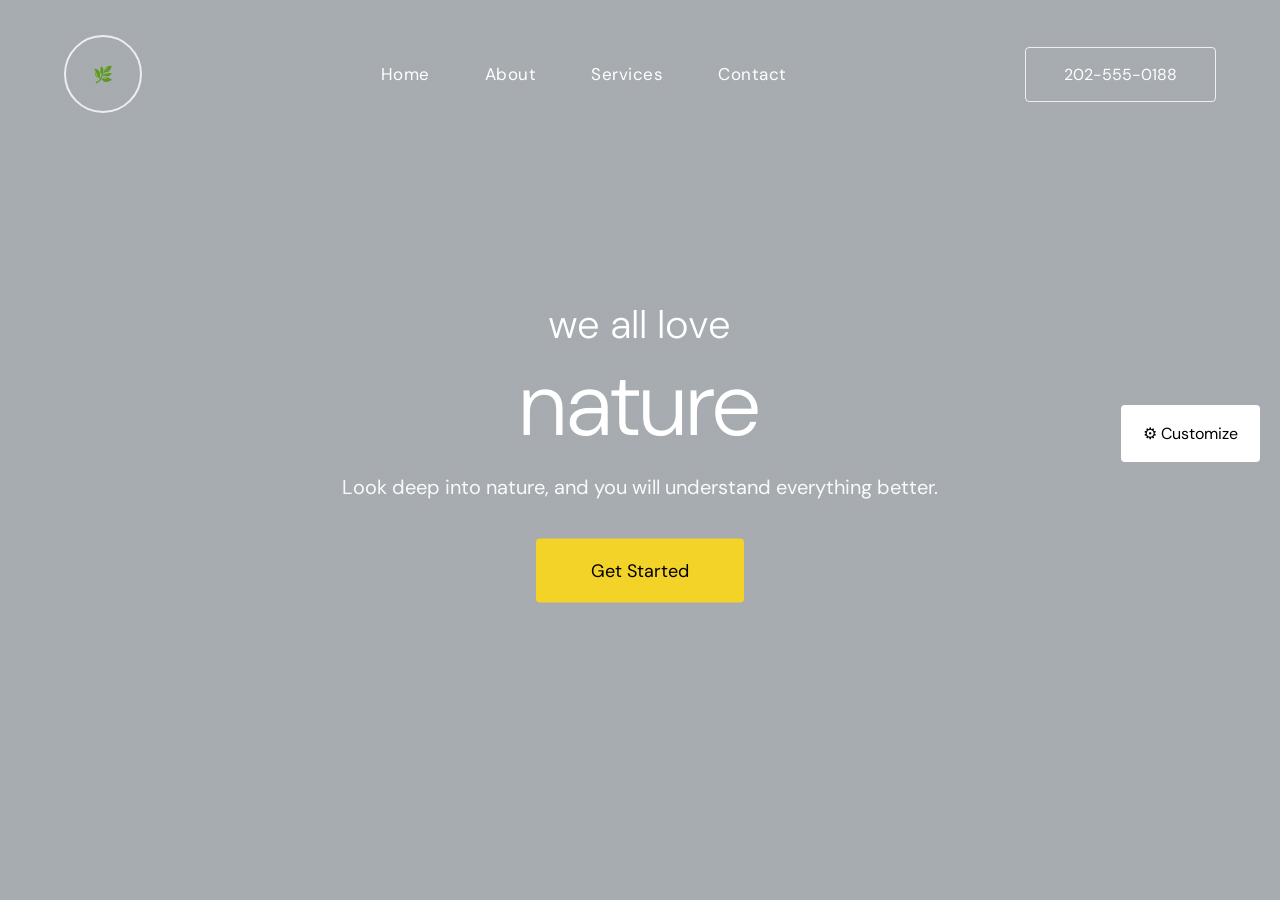
==== index.html @ b96a985e "Add files via upload" ====
<!DOCTYPE html>
<html lang="en">
<head>
    <meta charset="UTF-8">
    <meta name="viewport" content="width=device-width, initial-scale=1.0">
    <title>Love Nature Clone</title>

    <link rel="stylesheet" href="style.css">
</head>
<body>

    <div class="hero">

        <header>
            <div class="logo">
    <span>🌿</span>
</div>

            <nav>
                <a href="#">Home</a>
                <a href="#">About</a>
                <a href="#">Services</a>
                <a href="#">Contact</a>
            </nav>

            <a href="#" class="phone-btn">202-555-0188</a>
        </header>

        <div class="content">
            <h2>we all love</h2>
            <h1>nature</h1>
            <p>
                Look deep into nature, and you will
                understand everything better.
            </p>

            <button class="btn">Get Started</button>
        </div>

        <div class="customize">⚙ Customize</div>

    </div>

</body>
</html>
---- style.css ----
@import url('https://fonts.googleapis.com/css2?family=DM+Sans:wght@300;400;500;700&display=swap');

*{
    margin:0;
    padding:0;
    box-sizing:border-box;
    font-family:'DM Sans',sans-serif;
}

body{
    overflow-x:hidden;
}

/* HERO */
.hero{
    position:relative;
    width:100%;
    height:100vh;

    background:
    linear-gradient(rgba(60,70,80,0.45),rgba(60,70,80,0.45)),
    url("https://images.unsplash.com/photo-1464822759023-fed622ff2c3b?auto=format&fit=crop&w=1920&q=80");

    background-size:cover;
    background-position:center;
}

/* HEADER */
header{
    position:absolute;
    top:0;
    left:50%;
    transform:translateX(-50%);
    width:90%;
    max-width:1400px;

    display:flex;
    justify-content:space-between;
    align-items:center;

    padding:35px 0;
}

/* LOGO */
.logo{
    width:78px;
    height:78px;
    border:2px solid rgba(255,255,255,0.8);
    border-radius:50%;

    display:flex;
    align-items:center;
    justify-content:center;

    background:transparent;
}

.logo img{
    width:40px;
    height:40px;
    filter:invert(1);
}

/* NAV */
nav{
    display:flex;
    gap:55px;
}

nav a{
    color:white;
    text-decoration:none;
    font-size:17px;
    font-weight:400;
    letter-spacing:0.5px;
}

/* PHONE */
.phone-btn{
    color:white;
    text-decoration:none;
    border:1px solid rgba(255,255,255,0.8);
    padding:16px 38px;
    border-radius:4px;
    font-size:16px;
}

/* CONTENT CENTER */
.content{
    position:absolute;
    top:50%;
    left:50%;
    transform:translate(-50%,-50%);
    text-align:center;
    color:white;
    max-width:900px;
}

/* SMALL TEXT */
.content h2{
    font-size:40px;
    font-weight:300;
    letter-spacing:2px;
    margin-bottom:10px;
}

/* BIG TITLE */
.content h1{
    font-size:90px;
    font-weight:300;
    line-height:1;
    margin-bottom:20px;
    letter-spacing:1px;
}

/* DESCRIPTION */
.content p{
    font-size:20px;
    max-width:600px;
    margin:0 auto 35px;
    line-height:1.7;
    opacity:0.95;
}

/* BUTTON */
.btn{
    background:#f4d328;
    border:none;
    padding:20px 55px;
    font-size:18px;
    border-radius:4px;
    cursor:pointer;
    transition:0.3s;
}

.btn:hover{
    background:#e6c21f;
    transform:translateY(-2px);
}

/* CUSTOMIZE */
.customize{
    position:absolute;
    right:20px;
    top:45%;
    background:white;
    padding:18px 22px;
    font-size:16px;
    border-radius:4px;
}
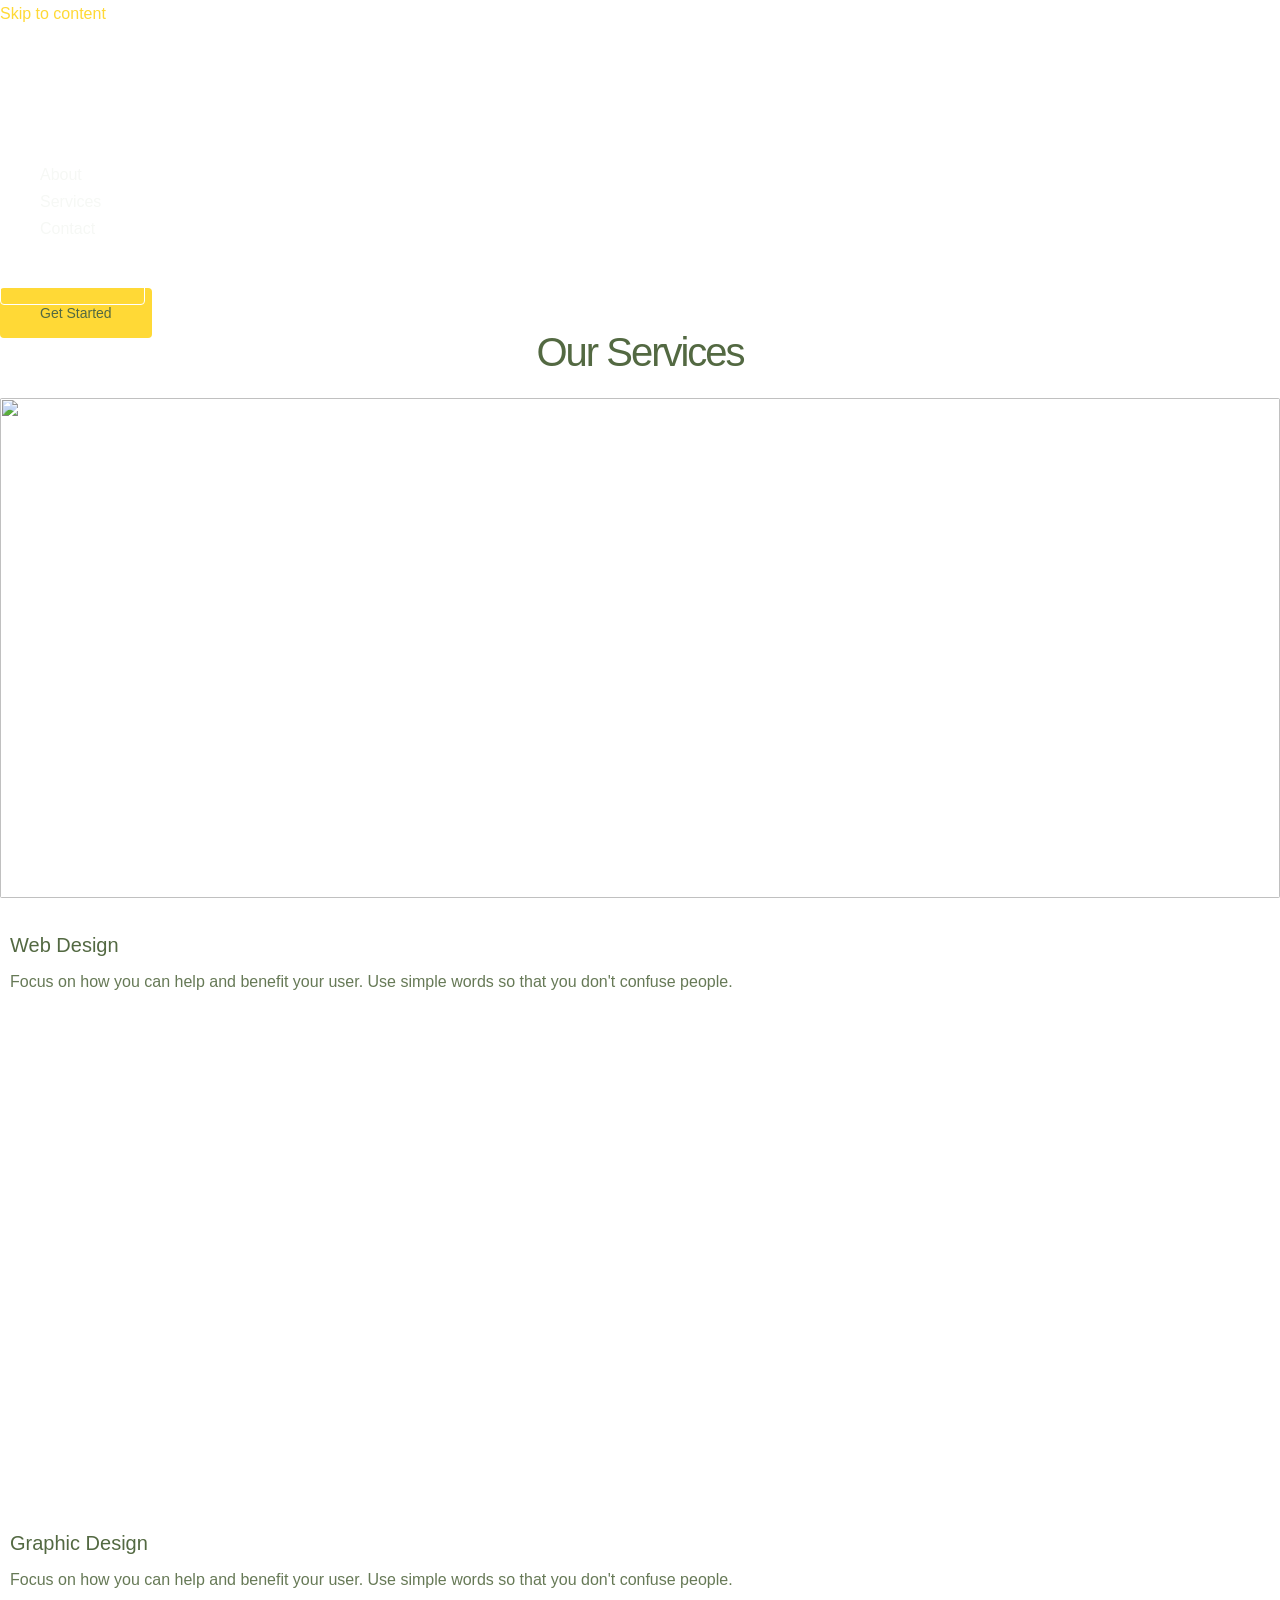
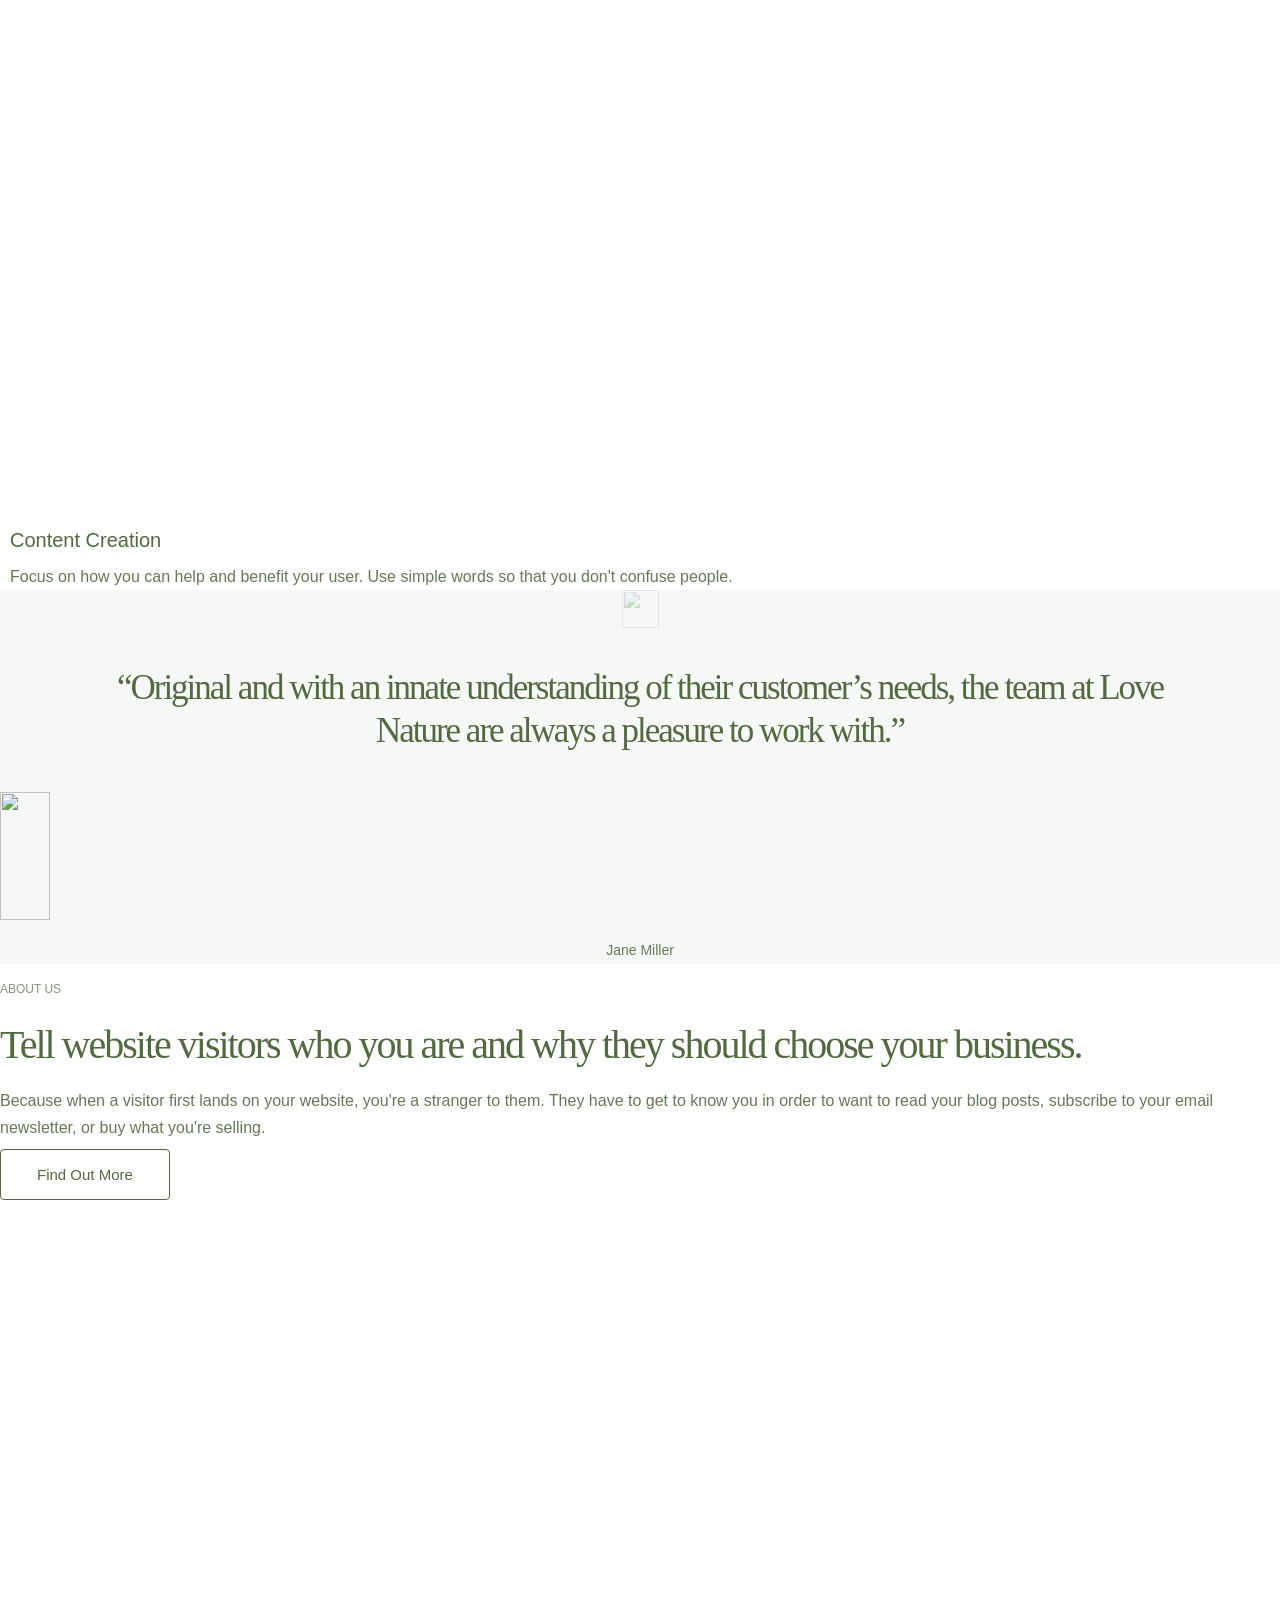
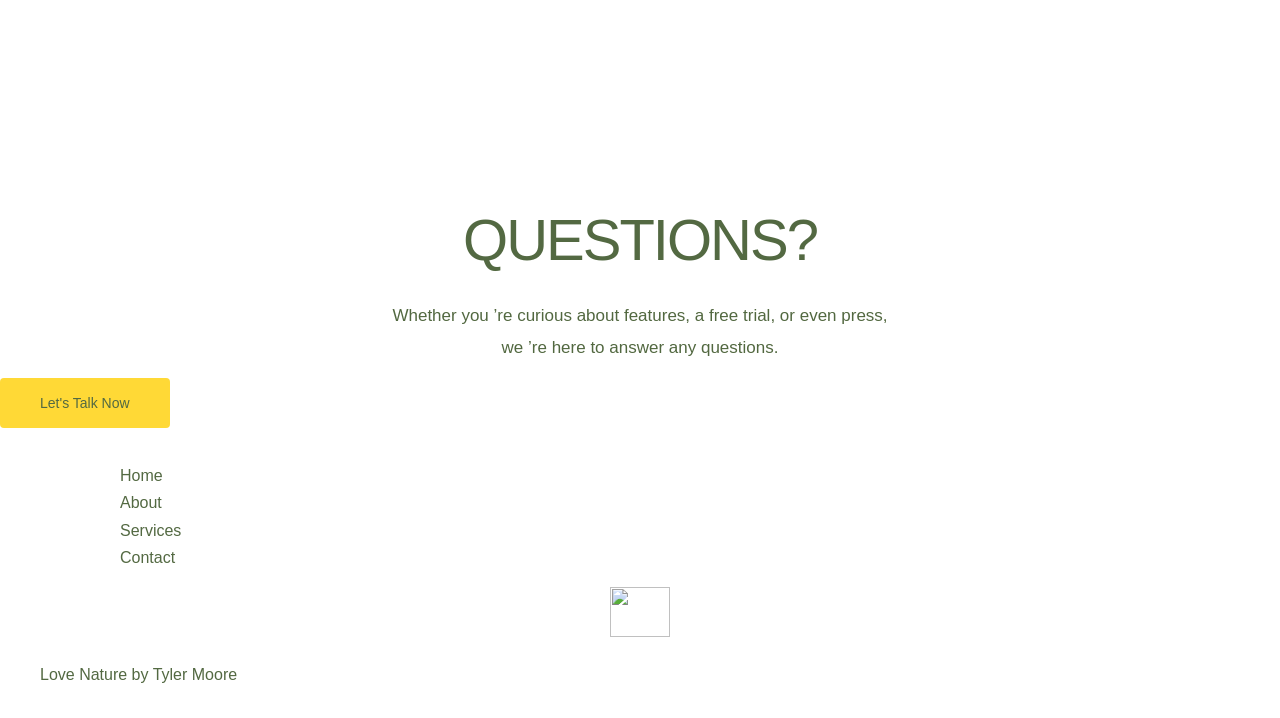
==== commit a94b2472: "First commit" ====
--- a/index.html
+++ b/index.html
@@ -1,45 +1,18826 @@
-<!DOCTYPE html>
-<html lang="en">
-<head>
-    <meta charset="UTF-8">
-    <meta name="viewport" content="width=device-width, initial-scale=1.0">
-    <title>Love Nature Clone</title>
-
-    <link rel="stylesheet" href="style.css">
-</head>
-<body>
-
-    <div class="hero">
-
-        <header>
-            <div class="logo">
-    <span>🌿</span>
-</div>
-
-            <nav>
-                <a href="#">Home</a>
-                <a href="#">About</a>
-                <a href="#">Services</a>
-                <a href="#">Contact</a>
-            </nav>
-
-            <a href="#" class="phone-btn">202-555-0188</a>
-        </header>
-
-        <div class="content">
-            <h2>we all love</h2>
-            <h1>nature</h1>
-            <p>
-                Look deep into nature, and you will
-                understand everything better.
-            </p>
-
-            <button class="btn">Get Started</button>
-        </div>
-
-        <div class="customize">⚙ Customize</div>
-
-    </div>
-
-</body>
-</html>+<!DOCTYPE html>
+<html lang="en-US">
+    <head>
+        <meta charset="UTF-8">
+        <meta name="viewport" content="width=device-width, initial-scale=1">
+        <link rel="profile" href="https://gmpg.org/xfn/11">
+        <script type="text/javascript">
+
+            var isInIFrame = (window.self !== window.top) ? true : false;
+
+            if (!isInIFrame) {
+                var jsData = ["showcase-cta-google-fonts", "\/\/fonts.googleapis.com\/css?family=DM%20Sans%3A400%2C500%2C700&subset=latin%2Clatin-ext"];
+                var style = document.createElement('link');
+                style.setAttribute('id', jsData[0]);
+                style.setAttribute('rel', 'stylesheet');
+                style.setAttribute('type', 'text/css');
+                style.setAttribute('media', 'all');
+                style.setAttribute('href', jsData[1]);
+
+                document.head.appendChild(style);
+            }
+        </script>
+        <meta name='robots' content='index, follow, max-image-preview:large, max-snippet:-1, max-video-preview:-1'/>
+        <!-- This site is optimized with the Yoast SEO plugin v27.3 - https://yoast.com/product/yoast-seo-wordpress/ -->
+        <title>Home - Love Nature</title>
+        <link rel="canonical" href="https://websitedemos.net/love-nature-02/"/>
+        <meta property="og:locale" content="en_US"/>
+        <meta property="og:type" content="website"/>
+        <meta property="og:title" content="Home - Love Nature"/>
+        <meta property="og:description" content="we all love nature Look deep into nature, and you willunderstand everything better. Get Started Our Services Web Design Focus on how you can help and benefit your user. Use simple words so that you don&#8217;t confuse people. Graphic Design Focus on how you can help and benefit your user. Use simple words so that [&hellip;]"/>
+        <meta property="og:url" content="https://websitedemos.net/love-nature-02/"/>
+        <meta property="og:site_name" content="Love Nature"/>
+        <meta property="article:modified_time" content="2025-06-12T08:13:55+00:00"/>
+        <meta property="og:image" content="https://websitedemos.net/love-nature-02/wp-content/uploads/sites/988/2021/11/service-1.jpg"/>
+        <meta property="og:image:width" content="370"/>
+        <meta property="og:image:height" content="500"/>
+        <meta property="og:image:type" content="image/jpeg"/>
+        <meta name="twitter:card" content="summary_large_image"/>
+        <script type="application/ld+json" class="yoast-schema-graph">
+            {
+                "@context": "https:\/\/schema.org",
+                "@graph": [
+                    {
+                        "@type": "WebPage",
+                        "@id": "https:\/\/websitedemos.net\/love-nature-02\/",
+                        "url": "https:\/\/websitedemos.net\/love-nature-02\/",
+                        "name": "Home - Love Nature",
+                        "isPartOf": {
+                            "@id": "https:\/\/websitedemos.net\/love-nature-02\/#website"
+                        },
+                        "about": {
+                            "@id": "https:\/\/websitedemos.net\/love-nature-02\/#organization"
+                        },
+                        "primaryImageOfPage": {
+                            "@id": "https:\/\/websitedemos.net\/love-nature-02\/#primaryimage"
+                        },
+                        "image": {"@id": "https:\/\/websitedemos.net\/love-nature-02\/#primaryimage"
+                    },
+                    "thumbnailUrl": "https:\/\/websitedemos.net\/love-nature-02\/wp-content\/uploads\/sites\/988\/2021\/11\/service-1.jpg",
+                    "datePublished": "2021-11-21T15:12:46+00:00",
+                    "dateModified": "2025-06-12T08:13:55+00:00",
+                    "breadcrumb": {
+                        "@id": "https:\/\/websitedemos.net\/love-nature-02\/#breadcrumb"
+                    },
+                    "inLanguage": "en-US",
+                    "potentialAction": [
+                        {
+                            "@type": "ReadAction",
+                            "target": [
+                                "https:\/\/websitedemos.net\/love-nature-02\/"
+                            ]
+                        }
+                    ]
+                },
+                {
+                    "@type": "ImageObject",
+                    "inLanguage": "en-US",
+                    "@id": "https:\/\/websitedemos.net\/love-nature-02\/#primaryimage",
+                    "url": "https:\/\/websitedemos.net\/love-nature-02\/wp-content\/uploads\/sites\/988\/2021\/11\/service-1.jpg",
+                    "contentUrl": "https:\/\/websitedemos.net\/love-nature-02\/wp-content\/uploads\/sites\/988\/2021\/11\/service-1.jpg",
+                    "width": 370,
+                    "height": 500
+                },
+                {
+                    "@type": "BreadcrumbList",
+                    "@id": "https:\/\/websitedemos.net\/love-nature-02\/#breadcrumb",
+                    "itemListElement": [
+                        {
+                            "@type": "ListItem",
+                            "position": 1,
+                            "name": "Home"
+                        }
+                    ]
+                },
+                {
+                    "@type": "WebSite",
+                    "@id": "https:\/\/websitedemos.net\/love-nature-02\/#website",
+                    "url": "https:\/\/websitedemos.net\/love-nature-02\/",
+                    "name": "Love Nature",
+                    "description": "Just another Astra Starter Templates site",
+                    "publisher": {
+                        "@id": "https:\/\/websitedemos.net\/love-nature-02\/#organization"
+                    },
+                    "potentialAction": [
+                        {
+                            "@type": "SearchAction",
+                            "target": {
+                                "@type": "EntryPoint",
+                                "urlTemplate": "https:\/\/websitedemos.net\/love-nature-02\/?s={search_term_string}"
+                            },
+                            "query-input": {
+                                "@type": "PropertyValueSpecification",
+                                "valueRequired": true,
+                                "valueName": "search_term_string"
+                            }
+                        }
+                    ],
+                    "inLanguage": "en-US"
+                },
+                {
+                    "@type": "Organization",
+                    "@id": "https:\/\/websitedemos.net\/love-nature-02\/#organization",
+                    "name": "Love Nature",
+                    "url": "https:\/\/websitedemos.net\/love-nature-02\/",
+                    "logo": {
+                        "@type": "ImageObject",
+                        "inLanguage": "en-US",
+                        "@id": "https:\/\/websitedemos.net\/love-nature-02\/#\/schema\/logo\/image\/",
+                        "url": "https:\/\/websitedemos.net\/love-nature-02\/wp-content\/uploads\/sites\/988\/2021\/11\/logo-green.svg",
+                        "contentUrl": "https:\/\/websitedemos.net\/love-nature-02\/wp-content\/uploads\/sites\/988\/2021\/11\/logo-green.svg",
+                        "width": 86,
+                        "height": 72,
+                        "caption": "Love Nature"
+                    },
+                    "image": {
+                        "@id": "https:\/\/websitedemos.net\/love-nature-02\/#\/schema\/logo\/image\/"
+                    }
+                }
+            ]
+        }</script>
+    <!-- / Yoast SEO plugin. -->
+    <link rel='dns-prefetch' href='//fonts.googleapis.com'/>
+    <link rel="alternate" type="application/rss+xml" title="Love Nature &raquo; Feed" href="https://websitedemos.net/love-nature-02/feed/"/>
+    <link rel="alternate" type="application/rss+xml" title="Love Nature &raquo; Comments Feed" href="https://websitedemos.net/love-nature-02/comments/feed/"/>
+    <link rel="alternate" title="oEmbed (JSON)" type="application/json+oembed" href="https://websitedemos.net/love-nature-02/wp-json/oembed/1.0/embed?url=https%3A%2F%2Fwebsitedemos.net%2Flove-nature-02%2F"/>
+    <link rel="alternate" title="oEmbed (XML)" type="text/xml+oembed" href="https://websitedemos.net/love-nature-02/wp-json/oembed/1.0/embed?url=https%3A%2F%2Fwebsitedemos.net%2Flove-nature-02%2F&#038;format=xml"/>
+    <style id='wp-img-auto-sizes-contain-inline-css'>
+        img:is([sizes=auto i],[sizes^="auto," i]) {
+            contain-intrinsic-size: 3000px 1500px
+        }
+
+        /*# sourceURL=wp-img-auto-sizes-contain-inline-css */
+    </style>
+    <link rel='stylesheet' id='astra-theme-css-css' href='https://websitedemos.net/love-nature-02/wp-content/themes/astra/assets/css/minified/main.min.css?ver=4.12.3' media='all'/>
+    <style id='astra-theme-css-inline-css'>
+        :root {
+            --ast-post-nav-space: 0;
+            --ast-container-default-xlg-padding: 6.67em;
+            --ast-container-default-lg-padding: 5.67em;
+            --ast-container-default-slg-padding: 4.34em;
+            --ast-container-default-md-padding: 3.34em;
+            --ast-container-default-sm-padding: 6.67em;
+            --ast-container-default-xs-padding: 2.4em;
+            --ast-container-default-xxs-padding: 1.4em;
+            --ast-code-block-background: #EEEEEE;
+            --ast-comment-inputs-background: #FAFAFA;
+            --ast-normal-container-width: 1200px;
+            --ast-narrow-container-width: 750px;
+            --ast-blog-title-font-weight: normal;
+            --ast-blog-meta-weight: inherit;
+            --ast-global-color-primary: var(--ast-global-color-5);
+            --ast-global-color-secondary: var(--ast-global-color-4);
+            --ast-global-color-alternate-background: var(--ast-global-color-7);
+            --ast-global-color-subtle-background: var(--ast-global-color-6);
+            --ast-bg-style-guide: var( --ast-global-color-secondary,--ast-global-color-5 );
+            --ast-shadow-style-guide: 0px 0px 4px 0 #00000057;
+            --ast-global-dark-bg-style: #fff;
+            --ast-global-dark-lfs: #fbfbfb;
+            --ast-widget-bg-color: #fafafa;
+            --ast-wc-container-head-bg-color: #fbfbfb;
+            --ast-title-layout-bg: #eeeeee;
+            --ast-search-border-color: #e7e7e7;
+            --ast-lifter-hover-bg: #e6e6e6;
+            --ast-gallery-block-color: #000;
+            --srfm-color-input-label: var(--ast-global-color-2);
+        }
+
+        html {
+            font-size: 100%;
+        }
+
+        a,.page-title {
+            color: var(--ast-global-color-0);
+        }
+
+        a:hover,a:focus {
+            color: var(--ast-global-color-1);
+        }
+
+        body,button,input,select,textarea,.ast-button,.ast-custom-button {
+            font-family: 'DM Sans',sans-serif;
+            font-weight: 400;
+            font-size: 16px;
+            font-size: 1rem;
+            line-height: var(--ast-body-line-height,1.7em);
+        }
+
+        blockquote {
+            color: var(--ast-global-color-3);
+        }
+
+        p,.entry-content p {
+            margin-bottom: 0em;
+        }
+
+        h1,h2,h3,h4,h5,h6,.entry-content :where(h1,h2,h3,h4,h5,h6),.site-title,.site-title a {
+            font-family: 'DM Sans',sans-serif;
+            font-weight: 400;
+            text-transform: none;
+        }
+
+        .site-title {
+            font-size: 35px;
+            font-size: 2.1875rem;
+            display: none;
+        }
+
+        header .custom-logo-link img {
+            max-width: 60px;
+            width: 60px;
+        }
+
+        .astra-logo-svg {
+            width: 60px;
+        }
+
+        .site-header .site-description {
+            font-size: 15px;
+            font-size: 0.9375rem;
+            display: none;
+        }
+
+        .entry-title {
+            font-size: 30px;
+            font-size: 1.875rem;
+        }
+
+        .archive .ast-article-post .ast-article-inner,.blog .ast-article-post .ast-article-inner,.archive .ast-article-post .ast-article-inner:hover,.blog .ast-article-post .ast-article-inner:hover {
+            overflow: hidden;
+        }
+
+        h1,.entry-content :where(h1) {
+            font-size: 64px;
+            font-size: 4rem;
+            font-weight: 400;
+            font-family: 'DM Sans',sans-serif;
+            line-height: 1.4em;
+            text-transform: none;
+        }
+
+        h2,.entry-content :where(h2) {
+            font-size: 30px;
+            font-size: 1.875rem;
+            font-weight: 400;
+            font-family: 'DM Sans',sans-serif;
+            line-height: 1.3em;
+            text-transform: none;
+        }
+
+        h3,.entry-content :where(h3) {
+            font-size: 20px;
+            font-size: 1.25rem;
+            font-weight: 400;
+            font-family: 'DM Sans',sans-serif;
+            line-height: 1.3em;
+            text-transform: none;
+        }
+
+        h4,.entry-content :where(h4) {
+            font-size: 35px;
+            font-size: 2.1875rem;
+            line-height: 1.2em;
+            font-weight: 400;
+            font-family: 'Forum',display;
+            text-transform: none;
+        }
+
+        h5,.entry-content :where(h5) {
+            font-size: 18px;
+            font-size: 1.125rem;
+            line-height: 1.2em;
+            font-weight: 400;
+            font-family: 'DM Sans',sans-serif;
+            text-transform: none;
+        }
+
+        h6,.entry-content :where(h6) {
+            font-size: 15px;
+            font-size: 0.9375rem;
+            line-height: 1.25em;
+            font-weight: 400;
+            font-family: 'DM Sans',sans-serif;
+            text-transform: none;
+        }
+
+        ::selection {
+            background-color: var(--ast-global-color-0);
+            color: #000000;
+        }
+
+        body,h1,h2,h3,h4,h5,h6,.entry-title a,.entry-content :where(h1,h2,h3,h4,h5,h6) {
+            color: var(--ast-global-color-3);
+        }
+
+        .tagcloud a:hover,.tagcloud a:focus,.tagcloud a.current-item {
+            color: #000000;
+            border-color: var(--ast-global-color-0);
+            background-color: var(--ast-global-color-0);
+        }
+
+        input:focus,input[type="text"]:focus,input[type="email"]:focus,input[type="url"]:focus,input[type="password"]:focus,input[type="reset"]:focus,input[type="search"]:focus,textarea:focus {
+            border-color: var(--ast-global-color-0);
+        }
+
+        input[type="radio"]:checked,input[type=reset],input[type="checkbox"]:checked,input[type="checkbox"]:hover:checked,input[type="checkbox"]:focus:checked,input[type=range]::-webkit-slider-thumb {
+            border-color: var(--ast-global-color-0);
+            background-color: var(--ast-global-color-0);
+            box-shadow: none;
+        }
+
+        .site-footer a:hover + .post-count,.site-footer a:focus + .post-count {
+            background: var(--ast-global-color-0);
+            border-color: var(--ast-global-color-0);
+        }
+
+        .single .nav-links .nav-previous,.single .nav-links .nav-next {
+            color: var(--ast-global-color-0);
+        }
+
+        .entry-meta,.entry-meta * {
+            line-height: 1.45;
+            color: var(--ast-global-color-0);
+        }
+
+        .entry-meta a:not(.ast-button):hover,.entry-meta a:not(.ast-button):hover *,.entry-meta a:not(.ast-button):focus,.entry-meta a:not(.ast-button):focus *,.page-links > .page-link,.page-links .page-link:hover,.post-navigation a:hover {
+            color: var(--ast-global-color-1);
+        }
+
+        #cat option,.secondary .calendar_wrap thead a,.secondary .calendar_wrap thead a:visited {
+            color: var(--ast-global-color-0);
+        }
+
+        .secondary .calendar_wrap #today,.ast-progress-val span {
+            background: var(--ast-global-color-0);
+        }
+
+        .secondary a:hover + .post-count,.secondary a:focus + .post-count {
+            background: var(--ast-global-color-0);
+            border-color: var(--ast-global-color-0);
+        }
+
+        .calendar_wrap #today > a {
+            color: #000000;
+        }
+
+        .page-links .page-link,.single .post-navigation a {
+            color: var(--ast-global-color-0);
+        }
+
+        .ast-search-menu-icon .search-form button.search-submit {
+            padding: 0 4px;
+        }
+
+        .ast-search-menu-icon form.search-form {
+            padding-right: 0;
+        }
+
+        .ast-header-search .ast-search-menu-icon.ast-dropdown-active .search-form,.ast-header-search .ast-search-menu-icon.ast-dropdown-active .search-field:focus {
+            transition: all 0.2s;
+        }
+
+        .search-form input.search-field:focus {
+            outline: none;
+        }
+
+        .ast-mobile-header-content .ast-builder-layout-element:not(.ast-builder-menu):not(.ast-header-divider-element),.ast-mobile-popup-content .ast-builder-layout-element:not(.ast-builder-menu):not(.ast-header-divider-element) {
+            padding: 15px 20px;
+        }
+
+        .ast-archive-title {
+            color: var(--ast-global-color-2);
+        }
+
+        .wp-block-latest-posts > li > a {
+            color: var(--ast-global-color-2);
+        }
+
+        .widget-title,.widget .wp-block-heading {
+            font-size: 22px;
+            font-size: 1.375rem;
+            color: var(--ast-global-color-2);
+        }
+
+        .ast-search-menu-icon.slide-search a:focus-visible:focus-visible,.astra-search-icon:focus-visible,#close:focus-visible,a:focus-visible,.ast-menu-toggle:focus-visible,.site .skip-link:focus-visible,.wp-block-loginout input:focus-visible,.wp-block-search.wp-block-search__button-inside .wp-block-search__inside-wrapper,.ast-header-navigation-arrow:focus-visible,.ast-orders-table__row .ast-orders-table__cell:focus-visible,a#ast-apply-coupon:focus-visible,#ast-apply-coupon:focus-visible,#close:focus-visible,.button.search-submit:focus-visible,#search_submit:focus,.normal-search:focus-visible,.ast-header-account-wrap:focus-visible,.astra-cart-drawer-close:focus,.ast-single-variation:focus,.ast-button:focus,.ast-builder-button-wrap:has(.ast-custom-button-link:focus),.ast-builder-button-wrap .ast-custom-button-link:focus {
+            outline-style: dotted;
+            outline-color: inherit;
+            outline-width: thin;
+        }
+
+        input:focus,input[type="text"]:focus,input[type="email"]:focus,input[type="url"]:focus,input[type="password"]:focus,input[type="reset"]:focus,input[type="search"]:focus,input[type="number"]:focus,textarea:focus,.wp-block-search__input:focus,[data-section="section-header-mobile-trigger"] .ast-button-wrap .ast-mobile-menu-trigger-minimal:focus,.ast-mobile-popup-drawer.active .menu-toggle-close:focus,#ast-scroll-top:focus,#coupon_code:focus,#ast-coupon-code:focus {
+            border-style: dotted;
+            border-color: inherit;
+            border-width: thin;
+        }
+
+        input {
+            outline: none;
+        }
+
+        .ast-logo-title-inline .site-logo-img {
+            padding-right: 1em;
+        }
+
+        .site-logo-img img {
+            transition: all 0.2s linear;
+        }
+
+        .site-logo-img .transparent-custom-logo img,.ast-theme-transparent-header .site-logo-img img {
+            filter: url(#ast-img-color-filter-2);
+        }
+
+        body .ast-oembed-container * {
+            position: absolute;
+            top: 0;
+            width: 100%;
+            height: 100%;
+            left: 0;
+        }
+
+        body .wp-block-embed-pocket-casts .ast-oembed-container * {
+            position: unset;
+        }
+
+        .ast-single-post-featured-section + article {
+            margin-top: 2em;
+        }
+
+        .site-content .ast-single-post-featured-section img {
+            width: 100%;
+            overflow: hidden;
+            object-fit: cover;
+        }
+
+        .site > .ast-single-related-posts-container {
+            margin-top: 0;
+        }
+
+        @media (min-width: 922px) {
+            .ast-desktop .ast-container--narrow {
+                max-width: var(--ast-narrow-container-width);
+                margin: 0 auto;
+            }
+        }
+
+        .ast-page-builder-template .hentry {
+            margin: 0;
+        }
+
+        .ast-page-builder-template .site-content > .ast-container {
+            max-width: 100%;
+            padding: 0;
+        }
+
+        .ast-page-builder-template .site .site-content #primary {
+            padding: 0;
+            margin: 0;
+        }
+
+        .ast-page-builder-template .no-results {
+            text-align: center;
+            margin: 4em auto;
+        }
+
+        .ast-page-builder-template .ast-pagination {
+            padding: 2em;
+        }
+
+        .ast-page-builder-template .entry-header.ast-no-title.ast-no-thumbnail {
+            margin-top: 0;
+        }
+
+        .ast-page-builder-template .entry-header.ast-header-without-markup {
+            margin-top: 0;
+            margin-bottom: 0;
+        }
+
+        .ast-page-builder-template .entry-header.ast-no-title.ast-no-meta {
+            margin-bottom: 0;
+        }
+
+        .ast-page-builder-template.single .post-navigation {
+            padding-bottom: 2em;
+        }
+
+        .ast-page-builder-template.single-post .site-content > .ast-container {
+            max-width: 100%;
+        }
+
+        .ast-page-builder-template .entry-header {
+            margin-top: 4em;
+            margin-left: auto;
+            margin-right: auto;
+            padding-left: 20px;
+            padding-right: 20px;
+        }
+
+        .single.ast-page-builder-template .entry-header {
+            padding-left: 20px;
+            padding-right: 20px;
+        }
+
+        .ast-page-builder-template .ast-archive-description {
+            margin: 4em auto 0;
+            padding-left: 20px;
+            padding-right: 20px;
+        }
+
+        @media (max-width: 921.9px) {
+            #ast-desktop-header {
+                display:none;
+            }
+        }
+
+        @media (min-width: 922px) {
+            #ast-mobile-header {
+                display:none;
+            }
+        }
+
+        .wp-block-buttons.aligncenter {
+            justify-content: center;
+        }
+
+        @media (max-width: 921px) {
+            .ast-theme-transparent-header #primary,.ast-theme-transparent-header #secondary {
+                padding:0;
+            }
+        }
+
+        @media (max-width: 921px) {
+            .ast-plain-container.ast-no-sidebar #primary {
+                padding:0;
+            }
+        }
+
+        .ast-plain-container.ast-no-sidebar #primary {
+            margin-top: 0;
+            margin-bottom: 0;
+        }
+
+        .wp-block-button.is-style-outline .wp-block-button__link {
+            border-color: var(--ast-global-color-0);
+        }
+
+        div.wp-block-button.is-style-outline > .wp-block-button__link:not(.has-text-color),div.wp-block-button.wp-block-button__link.is-style-outline:not(.has-text-color) {
+            color: var(--ast-global-color-0);
+        }
+
+        .wp-block-button.is-style-outline .wp-block-button__link:hover,.wp-block-buttons .wp-block-button.is-style-outline .wp-block-button__link:focus,.wp-block-buttons .wp-block-button.is-style-outline > .wp-block-button__link:not(.has-text-color):hover,.wp-block-buttons .wp-block-button.wp-block-button__link.is-style-outline:not(.has-text-color):hover {
+            color: var(--ast-global-color-2);
+            background-color: var(--ast-global-color-1);
+            border-color: var(--ast-global-color-1);
+        }
+
+        .post-page-numbers.current .page-link,.ast-pagination .page-numbers.current {
+            color: #000000;
+            border-color: var(--ast-global-color-0);
+            background-color: var(--ast-global-color-0);
+        }
+
+        .wp-block-button.is-style-outline .wp-block-button__link.wp-element-button,.ast-outline-button {
+            border-color: var(--ast-global-color-0);
+            font-family: inherit;
+            font-weight: 400;
+            font-size: 14px;
+            font-size: 0.875rem;
+            line-height: 1em;
+            border-top-left-radius: 4px;
+            border-top-right-radius: 4px;
+            border-bottom-right-radius: 4px;
+            border-bottom-left-radius: 4px;
+        }
+
+        .wp-block-buttons .wp-block-button.is-style-outline > .wp-block-button__link:not(.has-text-color),.wp-block-buttons .wp-block-button.wp-block-button__link.is-style-outline:not(.has-text-color),.ast-outline-button {
+            color: var(--ast-global-color-0);
+        }
+
+        .wp-block-button.is-style-outline .wp-block-button__link:hover,.wp-block-buttons .wp-block-button.is-style-outline .wp-block-button__link:focus,.wp-block-buttons .wp-block-button.is-style-outline > .wp-block-button__link:not(.has-text-color):hover,.wp-block-buttons .wp-block-button.wp-block-button__link.is-style-outline:not(.has-text-color):hover,.ast-outline-button:hover,.ast-outline-button:focus,.wp-block-uagb-buttons-child .uagb-buttons-repeater.ast-outline-button:hover,.wp-block-uagb-buttons-child .uagb-buttons-repeater.ast-outline-button:focus {
+            color: var(--ast-global-color-2);
+            background-color: var(--ast-global-color-1);
+            border-color: var(--ast-global-color-1);
+        }
+
+        .wp-block-button .wp-block-button__link.wp-element-button.is-style-outline:not(.has-background),.wp-block-button.is-style-outline>.wp-block-button__link.wp-element-button:not(.has-background),.ast-outline-button {
+            background-color: var(--ast-global-color-0);
+        }
+
+        @media (max-width: 921px) {
+            .wp-block-button.is-style-outline .wp-block-button__link.wp-element-button,.ast-outline-button {
+                font-size:16px;
+                font-size: 1rem;
+            }
+        }
+
+        @media (max-width: 544px) {
+            .wp-block-button.is-style-outline .wp-block-button__link.wp-element-button,.ast-outline-button {
+                font-size:14px;
+                font-size: 0.875rem;
+            }
+        }
+
+        .entry-content[data-ast-blocks-layout] > figure {
+            margin-bottom: 1em;
+        }
+
+        h1.widget-title {
+            font-weight: 400;
+        }
+
+        h2.widget-title {
+            font-weight: 400;
+        }
+
+        h3.widget-title {
+            font-weight: 400;
+        }
+
+        @media (max-width: 921px) {
+            .ast-left-sidebar #content > .ast-container {
+                display:flex;
+                flex-direction: column-reverse;
+                width: 100%;
+            }
+
+            .ast-separate-container .ast-article-post,.ast-separate-container .ast-article-single {
+                padding: 1.5em 2.14em;
+            }
+
+            .ast-author-box img.avatar {
+                margin: 20px 0 0 0;
+            }
+        }
+
+        @media (min-width: 922px) {
+            .ast-separate-container.ast-right-sidebar #primary,.ast-separate-container.ast-left-sidebar #primary {
+                border:0;
+            }
+
+            .search-no-results.ast-separate-container #primary {
+                margin-bottom: 4em;
+            }
+        }
+
+        .elementor-widget-button .elementor-button {
+            border-style: solid;
+            text-decoration: none;
+            border-top-width: 0;
+            border-right-width: 0;
+            border-left-width: 0;
+            border-bottom-width: 0;
+        }
+
+        body .elementor-button.elementor-size-sm,body .elementor-button.elementor-size-xs,body .elementor-button.elementor-size-md,body .elementor-button.elementor-size-lg,body .elementor-button.elementor-size-xl,body .elementor-button {
+            border-top-left-radius: 4px;
+            border-top-right-radius: 4px;
+            border-bottom-right-radius: 4px;
+            border-bottom-left-radius: 4px;
+            padding-top: 17px;
+            padding-right: 40px;
+            padding-bottom: 17px;
+            padding-left: 40px;
+        }
+
+        @media (max-width: 921px) {
+            .elementor-widget-button .elementor-button.elementor-size-sm,.elementor-widget-button .elementor-button.elementor-size-xs,.elementor-widget-button .elementor-button.elementor-size-md,.elementor-widget-button .elementor-button.elementor-size-lg,.elementor-widget-button .elementor-button.elementor-size-xl,.elementor-widget-button .elementor-button {
+                padding-top:16px;
+                padding-right: 32px;
+                padding-bottom: 16px;
+                padding-left: 32px;
+            }
+        }
+
+        @media (max-width: 544px) {
+            .elementor-widget-button .elementor-button.elementor-size-sm,.elementor-widget-button .elementor-button.elementor-size-xs,.elementor-widget-button .elementor-button.elementor-size-md,.elementor-widget-button .elementor-button.elementor-size-lg,.elementor-widget-button .elementor-button.elementor-size-xl,.elementor-widget-button .elementor-button {
+                padding-top:15px;
+                padding-right: 28px;
+                padding-bottom: 15px;
+                padding-left: 28px;
+            }
+        }
+
+        .elementor-widget-button .elementor-button {
+            border-color: var(--ast-global-color-0);
+            background-color: var(--ast-global-color-0);
+        }
+
+        .elementor-widget-button .elementor-button:hover,.elementor-widget-button .elementor-button:focus {
+            color: var(--ast-global-color-2);
+            background-color: var(--ast-global-color-1);
+            border-color: var(--ast-global-color-1);
+        }
+
+        .wp-block-button .wp-block-button__link ,.elementor-widget-button .elementor-button,.elementor-widget-button .elementor-button:visited {
+            color: var(--ast-global-color-2);
+        }
+
+        .elementor-widget-button .elementor-button {
+            font-weight: 400;
+            font-size: 14px;
+            font-size: 0.875rem;
+            line-height: 1em;
+            text-transform: none;
+        }
+
+        body .elementor-button.elementor-size-sm,body .elementor-button.elementor-size-xs,body .elementor-button.elementor-size-md,body .elementor-button.elementor-size-lg,body .elementor-button.elementor-size-xl,body .elementor-button {
+            font-size: 14px;
+            font-size: 0.875rem;
+        }
+
+        .wp-block-button .wp-block-button__link:hover,.wp-block-button .wp-block-button__link:focus {
+            color: var(--ast-global-color-2);
+            background-color: var(--ast-global-color-1);
+            border-color: var(--ast-global-color-1);
+        }
+
+        .elementor-widget-heading h1.elementor-heading-title {
+            line-height: 1.4em;
+        }
+
+        .elementor-widget-heading h2.elementor-heading-title {
+            line-height: 1.3em;
+        }
+
+        .elementor-widget-heading h3.elementor-heading-title {
+            line-height: 1.3em;
+        }
+
+        .elementor-widget-heading h4.elementor-heading-title {
+            line-height: 1.2em;
+        }
+
+        .elementor-widget-heading h5.elementor-heading-title {
+            line-height: 1.2em;
+        }
+
+        .elementor-widget-heading h6.elementor-heading-title {
+            line-height: 1.25em;
+        }
+
+        .wp-block-button .wp-block-button__link,.wp-block-search .wp-block-search__button,body .wp-block-file .wp-block-file__button {
+            border-color: var(--ast-global-color-0);
+            background-color: var(--ast-global-color-0);
+            color: var(--ast-global-color-2);
+            font-family: inherit;
+            font-weight: 400;
+            line-height: 1em;
+            text-transform: none;
+            font-size: 14px;
+            font-size: 0.875rem;
+            border-top-left-radius: 4px;
+            border-top-right-radius: 4px;
+            border-bottom-right-radius: 4px;
+            border-bottom-left-radius: 4px;
+            padding-top: 17px;
+            padding-right: 40px;
+            padding-bottom: 17px;
+            padding-left: 40px;
+        }
+
+        @media (max-width: 921px) {
+            .wp-block-button .wp-block-button__link,.wp-block-search .wp-block-search__button,body .wp-block-file .wp-block-file__button {
+                font-size:16px;
+                font-size: 1rem;
+                padding-top: 16px;
+                padding-right: 32px;
+                padding-bottom: 16px;
+                padding-left: 32px;
+            }
+        }
+
+        @media (max-width: 544px) {
+            .wp-block-button .wp-block-button__link,.wp-block-search .wp-block-search__button,body .wp-block-file .wp-block-file__button {
+                font-size:14px;
+                font-size: 0.875rem;
+                padding-top: 15px;
+                padding-right: 28px;
+                padding-bottom: 15px;
+                padding-left: 28px;
+            }
+        }
+
+        .menu-toggle,button,.ast-button,.ast-custom-button,.button,input#submit,input[type="button"],input[type="submit"],input[type="reset"],form[CLASS*="wp-block-search__"].wp-block-search .wp-block-search__inside-wrapper .wp-block-search__button,body .wp-block-file .wp-block-file__button {
+            border-style: solid;
+            border-top-width: 0;
+            border-right-width: 0;
+            border-left-width: 0;
+            border-bottom-width: 0;
+            color: var(--ast-global-color-2);
+            border-color: var(--ast-global-color-0);
+            background-color: var(--ast-global-color-0);
+            padding-top: 17px;
+            padding-right: 40px;
+            padding-bottom: 17px;
+            padding-left: 40px;
+            font-family: inherit;
+            font-weight: 400;
+            font-size: 14px;
+            font-size: 0.875rem;
+            line-height: 1em;
+            text-transform: none;
+            border-top-left-radius: 4px;
+            border-top-right-radius: 4px;
+            border-bottom-right-radius: 4px;
+            border-bottom-left-radius: 4px;
+        }
+
+        button:focus,.menu-toggle:hover,button:hover,.ast-button:hover,.ast-custom-button:hover .button:hover,.ast-custom-button:hover ,input[type=reset]:hover,input[type=reset]:focus,input#submit:hover,input#submit:focus,input[type="button"]:hover,input[type="button"]:focus,input[type="submit"]:hover,input[type="submit"]:focus,form[CLASS*="wp-block-search__"].wp-block-search .wp-block-search__inside-wrapper .wp-block-search__button:hover,form[CLASS*="wp-block-search__"].wp-block-search .wp-block-search__inside-wrapper .wp-block-search__button:focus,body .wp-block-file .wp-block-file__button:hover,body .wp-block-file .wp-block-file__button:focus {
+            color: var(--ast-global-color-2);
+            background-color: var(--ast-global-color-1);
+            border-color: var(--ast-global-color-1);
+        }
+
+        @media (max-width: 921px) {
+            .menu-toggle,button,.ast-button,.ast-custom-button,.button,input#submit,input[type="button"],input[type="submit"],input[type="reset"],form[CLASS*="wp-block-search__"].wp-block-search .wp-block-search__inside-wrapper .wp-block-search__button,body .wp-block-file .wp-block-file__button {
+                padding-top:16px;
+                padding-right: 32px;
+                padding-bottom: 16px;
+                padding-left: 32px;
+                font-size: 16px;
+                font-size: 1rem;
+            }
+        }
+
+        @media (max-width: 544px) {
+            .menu-toggle,button,.ast-button,.ast-custom-button,.button,input#submit,input[type="button"],input[type="submit"],input[type="reset"],form[CLASS*="wp-block-search__"].wp-block-search .wp-block-search__inside-wrapper .wp-block-search__button,body .wp-block-file .wp-block-file__button {
+                padding-top:15px;
+                padding-right: 28px;
+                padding-bottom: 15px;
+                padding-left: 28px;
+                font-size: 14px;
+                font-size: 0.875rem;
+            }
+        }
+
+        @media (max-width: 921px) {
+            .menu-toggle,button,.ast-button,.button,input#submit,input[type="button"],input[type="submit"],input[type="reset"] {
+                font-size:16px;
+                font-size: 1rem;
+            }
+
+            .ast-mobile-header-stack .main-header-bar .ast-search-menu-icon {
+                display: inline-block;
+            }
+
+            .ast-header-break-point.ast-header-custom-item-outside .ast-mobile-header-stack .main-header-bar .ast-search-icon {
+                margin: 0;
+            }
+
+            .ast-comment-avatar-wrap img {
+                max-width: 2.5em;
+            }
+
+            .ast-comment-meta {
+                padding: 0 1.8888em 1.3333em;
+            }
+
+            .ast-separate-container .ast-comment-list li.depth-1 {
+                padding: 1.5em 2.14em;
+            }
+
+            .ast-separate-container .comment-respond {
+                padding: 2em 2.14em;
+            }
+        }
+
+        @media (min-width: 544px) {
+            .ast-container {
+                max-width:100%;
+            }
+        }
+
+        @media (max-width: 544px) {
+            .ast-separate-container .ast-article-post,.ast-separate-container .ast-article-single,.ast-separate-container .comments-title,.ast-separate-container .ast-archive-description {
+                padding:1.5em 1em;
+            }
+
+            .ast-separate-container #content .ast-container {
+                padding-left: 0.54em;
+                padding-right: 0.54em;
+            }
+
+            .ast-separate-container .ast-comment-list .bypostauthor {
+                padding: .5em;
+            }
+
+            .ast-search-menu-icon.ast-dropdown-active .search-field {
+                width: 170px;
+            }
+
+            .menu-toggle,button,.ast-button,.button,input#submit,input[type="button"],input[type="submit"],input[type="reset"] {
+                font-size: 14px;
+                font-size: 0.875rem;
+            }
+        }
+
+        #ast-mobile-header .ast-site-header-cart-li a {
+            pointer-events: none;
+        }
+
+        body,.ast-separate-container {
+            background-color: var(--ast-global-color-5);
+            background-image: none;
+        }
+
+        @media (max-width: 921px) {
+            .site-title {
+                display:none;
+            }
+
+            .site-header .site-description {
+                display: none;
+            }
+
+            h1,.entry-content :where(h1) {
+                font-size: 30px;
+            }
+
+            h2,.entry-content :where(h2) {
+                font-size: 25px;
+            }
+
+            h3,.entry-content :where(h3) {
+                font-size: 20px;
+            }
+
+            h4,.entry-content :where(h4) {
+                font-size: 35px;
+                font-size: 2.1875rem;
+            }
+
+            .astra-logo-svg {
+                width: 60px;
+            }
+
+            header .custom-logo-link img,.ast-header-break-point .site-logo-img .custom-mobile-logo-link img {
+                max-width: 60px;
+                width: 60px;
+            }
+        }
+
+        @media (max-width: 544px) {
+            .site-title {
+                display:none;
+            }
+
+            .site-header .site-description {
+                display: none;
+            }
+
+            h1,.entry-content :where(h1) {
+                font-size: 30px;
+            }
+
+            h2,.entry-content :where(h2) {
+                font-size: 25px;
+            }
+
+            h3,.entry-content :where(h3) {
+                font-size: 20px;
+            }
+
+            h4,.entry-content :where(h4) {
+                font-size: 24px;
+                font-size: 1.5rem;
+            }
+
+            header .custom-logo-link img,.ast-header-break-point .site-branding img,.ast-header-break-point .custom-logo-link img {
+                max-width: 50px;
+                width: 50px;
+            }
+
+            .astra-logo-svg {
+                width: 50px;
+            }
+
+            .ast-header-break-point .site-logo-img .custom-mobile-logo-link img {
+                max-width: 50px;
+            }
+        }
+
+        @media (max-width: 921px) {
+            html {
+                font-size:91.2%;
+            }
+        }
+
+        @media (max-width: 544px) {
+            html {
+                font-size:91.2%;
+            }
+        }
+
+        @media (min-width: 922px) {
+            .ast-container {
+                max-width:1240px;
+            }
+        }
+
+        @media (min-width: 922px) {
+            .site-content .ast-container {
+                display:flex;
+            }
+        }
+
+        @media (max-width: 921px) {
+            .site-content .ast-container {
+                flex-direction:column;
+            }
+        }
+
+        @media (min-width: 922px) {
+            .main-header-menu .sub-menu .menu-item.ast-left-align-sub-menu:hover > .sub-menu,.main-header-menu .sub-menu .menu-item.ast-left-align-sub-menu.focus > .sub-menu {
+                margin-left:-0px;
+            }
+        }
+
+        .ast-theme-transparent-header .ast-header-search .astra-search-icon,.ast-theme-transparent-header .ast-header-search .search-field::placeholder,.ast-theme-transparent-header .ast-header-search .ast-icon {
+            color: #ffffff;
+        }
+
+        .ast-theme-transparent-header [CLASS*="ast-header-button-"] .ast-custom-button {
+            color: #ffffff;
+            border-color: #ffffff;
+        }
+
+        .ast-theme-transparent-header [CLASS*="ast-header-button-"] .ast-custom-button:hover {
+            color: #ffffff;
+            border-color: #ffffff;
+        }
+
+        .ast-theme-transparent-header [data-section="section-header-mobile-trigger"] .ast-button-wrap .mobile-menu-toggle-icon .ast-mobile-svg {
+            fill: #ffffff;
+        }
+
+        .ast-theme-transparent-header [data-section="section-header-mobile-trigger"] .ast-button-wrap .mobile-menu-wrap .mobile-menu {
+            color: #ffffff;
+        }
+
+        .ast-theme-transparent-header [data-section="section-header-mobile-trigger"] .ast-button-wrap .ast-mobile-menu-trigger-fill {
+            background: var(--ast-global-color-0);
+        }
+
+        .ast-theme-transparent-header [data-section="section-header-mobile-trigger"] .ast-button-wrap .ast-mobile-menu-trigger-fill,.ast-theme-transparent-header [data-section="section-header-mobile-trigger"] .ast-button-wrap .ast-mobile-menu-trigger-minimal {
+            color: #ffffff;
+            border: none;
+        }
+
+        .site .comments-area {
+            padding-bottom: 3em;
+        }
+
+        .footer-widget-area[data-section^="section-fb-html-"] .ast-builder-html-element {
+            text-align: center;
+        }
+
+        .wp-block-file {
+            display: flex;
+            align-items: center;
+            flex-wrap: wrap;
+            justify-content: space-between;
+        }
+
+        .wp-block-pullquote {
+            border: none;
+        }
+
+        .wp-block-pullquote blockquote::before {
+            content: "\201D";
+            font-family: "Helvetica",sans-serif;
+            display: flex;
+            transform: rotate( 180deg );
+            font-size: 6rem;
+            font-style: normal;
+            line-height: 1;
+            font-weight: bold;
+            align-items: center;
+            justify-content: center;
+        }
+
+        .has-text-align-right > blockquote::before {
+            justify-content: flex-start;
+        }
+
+        .has-text-align-left > blockquote::before {
+            justify-content: flex-end;
+        }
+
+        figure.wp-block-pullquote.is-style-solid-color blockquote {
+            max-width: 100%;
+            text-align: inherit;
+        }
+
+        :root {
+            --wp--custom--ast-default-block-top-padding: 3em;
+            --wp--custom--ast-default-block-right-padding: 3em;
+            --wp--custom--ast-default-block-bottom-padding: 3em;
+            --wp--custom--ast-default-block-left-padding: 3em;
+            --wp--custom--ast-container-width: 1200px;
+            --wp--custom--ast-content-width-size: 1200px;
+            --wp--custom--ast-wide-width-size: calc(1200px + var(--wp--custom--ast-default-block-left-padding) + var(--wp--custom--ast-default-block-right-padding));
+        }
+
+        .ast-narrow-container {
+            --wp--custom--ast-content-width-size: 750px;
+            --wp--custom--ast-wide-width-size: 750px;
+        }
+
+        @media(max-width: 921px) {
+            :root {
+                --wp--custom--ast-default-block-top-padding: 3em;
+                --wp--custom--ast-default-block-right-padding: 2em;
+                --wp--custom--ast-default-block-bottom-padding: 3em;
+                --wp--custom--ast-default-block-left-padding: 2em;
+            }
+        }
+
+        @media(max-width: 544px) {
+            :root {
+                --wp--custom--ast-default-block-top-padding: 3em;
+                --wp--custom--ast-default-block-right-padding: 1.5em;
+                --wp--custom--ast-default-block-bottom-padding: 3em;
+                --wp--custom--ast-default-block-left-padding: 1.5em;
+            }
+        }
+
+        .entry-content > .wp-block-group,.entry-content > .wp-block-cover,.entry-content > .wp-block-columns {
+            padding-top: var(--wp--custom--ast-default-block-top-padding);
+            padding-right: var(--wp--custom--ast-default-block-right-padding);
+            padding-bottom: var(--wp--custom--ast-default-block-bottom-padding);
+            padding-left: var(--wp--custom--ast-default-block-left-padding);
+        }
+
+        .ast-plain-container.ast-no-sidebar .entry-content > .alignfull,.ast-page-builder-template .ast-no-sidebar .entry-content > .alignfull {
+            margin-left: calc( -50vw + 50%);
+            margin-right: calc( -50vw + 50%);
+            max-width: 100vw;
+            width: 100vw;
+        }
+
+        .ast-plain-container.ast-no-sidebar .entry-content .alignfull .alignfull,.ast-page-builder-template.ast-no-sidebar .entry-content .alignfull .alignfull,.ast-plain-container.ast-no-sidebar .entry-content .alignfull .alignwide,.ast-page-builder-template.ast-no-sidebar .entry-content .alignfull .alignwide,.ast-plain-container.ast-no-sidebar .entry-content .alignwide .alignfull,.ast-page-builder-template.ast-no-sidebar .entry-content .alignwide .alignfull,.ast-plain-container.ast-no-sidebar .entry-content .alignwide .alignwide,.ast-page-builder-template.ast-no-sidebar .entry-content .alignwide .alignwide,.ast-plain-container.ast-no-sidebar .entry-content .wp-block-column .alignfull,.ast-page-builder-template.ast-no-sidebar .entry-content .wp-block-column .alignfull,.ast-plain-container.ast-no-sidebar .entry-content .wp-block-column .alignwide,.ast-page-builder-template.ast-no-sidebar .entry-content .wp-block-column .alignwide {
+            margin-left: auto;
+            margin-right: auto;
+            width: 100%;
+        }
+
+        [data-ast-blocks-layout] .wp-block-separator:not(.is-style-dots) {
+            height: 0;
+        }
+
+        [data-ast-blocks-layout] .wp-block-separator {
+            margin: 20px auto;
+        }
+
+        [data-ast-blocks-layout] .wp-block-separator:not(.is-style-wide):not(.is-style-dots) {
+            max-width: 100px;
+        }
+
+        [data-ast-blocks-layout] .wp-block-separator.has-background {
+            padding: 0;
+        }
+
+        .entry-content[data-ast-blocks-layout] > * {
+            max-width: var(--wp--custom--ast-content-width-size);
+            margin-left: auto;
+            margin-right: auto;
+        }
+
+        .entry-content[data-ast-blocks-layout] > .alignwide {
+            max-width: var(--wp--custom--ast-wide-width-size);
+        }
+
+        .entry-content[data-ast-blocks-layout] .alignfull {
+            max-width: none;
+        }
+
+        .entry-content .wp-block-columns {
+            margin-bottom: 0;
+        }
+
+        blockquote {
+            margin: 1.5em;
+            border-color: rgba(0,0,0,0.05);
+        }
+
+        .wp-block-quote:not(.has-text-align-right):not(.has-text-align-center) {
+            border-left: 5px solid rgba(0,0,0,0.05);
+        }
+
+        .has-text-align-right > blockquote,blockquote.has-text-align-right {
+            border-right: 5px solid rgba(0,0,0,0.05);
+        }
+
+        .has-text-align-left > blockquote,blockquote.has-text-align-left {
+            border-left: 5px solid rgba(0,0,0,0.05);
+        }
+
+        .wp-block-site-tagline,.wp-block-latest-posts .read-more {
+            margin-top: 15px;
+        }
+
+        .wp-block-loginout p label {
+            display: block;
+        }
+
+        .wp-block-loginout p:not(.login-remember):not(.login-submit) input {
+            width: 100%;
+        }
+
+        .wp-block-loginout input:focus {
+            border-color: transparent;
+        }
+
+        .wp-block-loginout input:focus {
+            outline: thin dotted;
+        }
+
+        .entry-content .wp-block-media-text .wp-block-media-text__content {
+            padding: 0 0 0 8%;
+        }
+
+        .entry-content .wp-block-media-text.has-media-on-the-right .wp-block-media-text__content {
+            padding: 0 8% 0 0;
+        }
+
+        .entry-content .wp-block-media-text.has-background .wp-block-media-text__content {
+            padding: 8%;
+        }
+
+        .entry-content .wp-block-cover:not([class*="background-color"]):not(.has-text-color.has-link-color) .wp-block-cover__inner-container,.entry-content .wp-block-cover:not([class*="background-color"]) .wp-block-cover-image-text,.entry-content .wp-block-cover:not([class*="background-color"]) .wp-block-cover-text,.entry-content .wp-block-cover-image:not([class*="background-color"]) .wp-block-cover__inner-container,.entry-content .wp-block-cover-image:not([class*="background-color"]) .wp-block-cover-image-text,.entry-content .wp-block-cover-image:not([class*="background-color"]) .wp-block-cover-text {
+            color: var(--ast-global-color-primary,var(--ast-global-color-5));
+        }
+
+        .wp-block-loginout .login-remember input {
+            width: 1.1rem;
+            height: 1.1rem;
+            margin: 0 5px 4px 0;
+            vertical-align: middle;
+        }
+
+        .wp-block-latest-posts > li > *:first-child,.wp-block-latest-posts:not(.is-grid) > li:first-child {
+            margin-top: 0;
+        }
+
+        .entry-content > .wp-block-buttons,.entry-content > .wp-block-uagb-buttons {
+            margin-bottom: 1.5em;
+        }
+
+        .wp-block-search__inside-wrapper .wp-block-search__input {
+            padding: 0 10px;
+            color: var(--ast-global-color-3);
+            background: var(--ast-global-color-primary,var(--ast-global-color-5));
+            border-color: var(--ast-border-color);
+        }
+
+        .wp-block-latest-posts .read-more {
+            margin-bottom: 1.5em;
+        }
+
+        .wp-block-search__no-button .wp-block-search__inside-wrapper .wp-block-search__input {
+            padding-top: 5px;
+            padding-bottom: 5px;
+        }
+
+        .wp-block-latest-posts .wp-block-latest-posts__post-date,.wp-block-latest-posts .wp-block-latest-posts__post-author {
+            font-size: 1rem;
+        }
+
+        .wp-block-latest-posts > li > *,.wp-block-latest-posts:not(.is-grid) > li {
+            margin-top: 12px;
+            margin-bottom: 12px;
+        }
+
+        .ast-page-builder-template .entry-content[data-ast-blocks-layout] > .alignwide:where(:not(.uagb-is-root-container):not(.spectra-is-root-container)) > * {
+            max-width: var(--wp--custom--ast-wide-width-size);
+        }
+
+        .ast-page-builder-template .entry-content[data-ast-blocks-layout] > .inherit-container-width > *,.ast-page-builder-template .entry-content[data-ast-blocks-layout] > *:not(.wp-block-group):where(:not(.uagb-is-root-container):not(.spectra-is-root-container)) > *,.entry-content[data-ast-blocks-layout] > .wp-block-cover .wp-block-cover__inner-container {
+            max-width: var(--wp--custom--ast-content-width-size) ;
+            margin-left: auto;
+            margin-right: auto;
+        }
+
+        .ast-page-builder-template .entry-content[data-ast-blocks-layout] > *,.ast-page-builder-template .entry-content[data-ast-blocks-layout] > .alignfull:where(:not(.wp-block-group):not(.uagb-is-root-container):not(.spectra-is-root-container)) > * {
+            max-width: none;
+        }
+
+        .entry-content[data-ast-blocks-layout] .wp-block-cover:not(.alignleft):not(.alignright) {
+            width: auto;
+        }
+
+        @media(max-width: 1200px) {
+            .ast-separate-container .entry-content > .alignfull,.ast-separate-container .entry-content[data-ast-blocks-layout] > .alignwide,.ast-plain-container .entry-content[data-ast-blocks-layout] > .alignwide,.ast-plain-container .entry-content .alignfull {
+                margin-left: calc(-1 * min(var(--ast-container-default-xlg-padding),20px)) ;
+                margin-right: calc(-1 * min(var(--ast-container-default-xlg-padding),20px));
+            }
+        }
+
+        @media(min-width: 1201px) {
+            .ast-separate-container .entry-content > .alignfull {
+                margin-left: calc(-1 * var(--ast-container-default-xlg-padding) );
+                margin-right: calc(-1 * var(--ast-container-default-xlg-padding) );
+            }
+
+            .ast-separate-container .entry-content[data-ast-blocks-layout] > .alignwide,.ast-plain-container .entry-content[data-ast-blocks-layout] > .alignwide {
+                margin-left: calc(-1 * var(--wp--custom--ast-default-block-left-padding) );
+                margin-right: calc(-1 * var(--wp--custom--ast-default-block-right-padding) );
+            }
+        }
+
+        @media(min-width: 921px) {
+            .ast-separate-container .entry-content .wp-block-group.alignwide:not(.inherit-container-width) > :where(:not(.alignleft):not(.alignright)),.ast-plain-container .entry-content .wp-block-group.alignwide:not(.inherit-container-width) > :where(:not(.alignleft):not(.alignright)) {
+                max-width: calc( var(--wp--custom--ast-content-width-size) + 80px );
+            }
+
+            .ast-plain-container.ast-right-sidebar .entry-content[data-ast-blocks-layout] .alignfull,.ast-plain-container.ast-left-sidebar .entry-content[data-ast-blocks-layout] .alignfull {
+                margin-left: -60px;
+                margin-right: -60px;
+            }
+        }
+
+        @media(min-width: 544px) {
+            .entry-content > .alignleft {
+                margin-right: 20px;
+            }
+
+            .entry-content > .alignright {
+                margin-left: 20px;
+            }
+        }
+
+        @media (max-width: 544px) {
+            .wp-block-columns .wp-block-column:not(:last-child) {
+                margin-bottom:20px;
+            }
+
+            .wp-block-latest-posts {
+                margin: 0;
+            }
+        }
+
+        @media( max-width: 600px ) {
+            .entry-content .wp-block-media-text .wp-block-media-text__content,.entry-content .wp-block-media-text.has-media-on-the-right .wp-block-media-text__content {
+                padding: 8% 0 0;
+            }
+
+            .entry-content .wp-block-media-text.has-background .wp-block-media-text__content {
+                padding: 8%;
+            }
+        }
+
+        .ast-page-builder-template .entry-header {
+            padding-left: 0;
+        }
+
+        .ast-narrow-container .site-content .wp-block-uagb-image--align-full .wp-block-uagb-image__figure {
+            max-width: 100%;
+            margin-left: auto;
+            margin-right: auto;
+        }
+
+        :root .has-ast-global-color-0-color {
+            color: var(--ast-global-color-0);
+        }
+
+        :root .has-ast-global-color-0-background-color {
+            background-color: var(--ast-global-color-0);
+        }
+
+        :root .wp-block-button .has-ast-global-color-0-color {
+            color: var(--ast-global-color-0);
+        }
+
+        :root .wp-block-button .has-ast-global-color-0-background-color {
+            background-color: var(--ast-global-color-0);
+        }
+
+        :root .has-ast-global-color-1-color {
+            color: var(--ast-global-color-1);
+        }
+
+        :root .has-ast-global-color-1-background-color {
+            background-color: var(--ast-global-color-1);
+        }
+
+        :root .wp-block-button .has-ast-global-color-1-color {
+            color: var(--ast-global-color-1);
+        }
+
+        :root .wp-block-button .has-ast-global-color-1-background-color {
+            background-color: var(--ast-global-color-1);
+        }
+
+        :root .has-ast-global-color-2-color {
+            color: var(--ast-global-color-2);
+        }
+
+        :root .has-ast-global-color-2-background-color {
+            background-color: var(--ast-global-color-2);
+        }
+
+        :root .wp-block-button .has-ast-global-color-2-color {
+            color: var(--ast-global-color-2);
+        }
+
+        :root .wp-block-button .has-ast-global-color-2-background-color {
+            background-color: var(--ast-global-color-2);
+        }
+
+        :root .has-ast-global-color-3-color {
+            color: var(--ast-global-color-3);
+        }
+
+        :root .has-ast-global-color-3-background-color {
+            background-color: var(--ast-global-color-3);
+        }
+
+        :root .wp-block-button .has-ast-global-color-3-color {
+            color: var(--ast-global-color-3);
+        }
+
+        :root .wp-block-button .has-ast-global-color-3-background-color {
+            background-color: var(--ast-global-color-3);
+        }
+
+        :root .has-ast-global-color-4-color {
+            color: var(--ast-global-color-4);
+        }
+
+        :root .has-ast-global-color-4-background-color {
+            background-color: var(--ast-global-color-4);
+        }
+
+        :root .wp-block-button .has-ast-global-color-4-color {
+            color: var(--ast-global-color-4);
+        }
+
+        :root .wp-block-button .has-ast-global-color-4-background-color {
+            background-color: var(--ast-global-color-4);
+        }
+
+        :root .has-ast-global-color-5-color {
+            color: var(--ast-global-color-5);
+        }
+
+        :root .has-ast-global-color-5-background-color {
+            background-color: var(--ast-global-color-5);
+        }
+
+        :root .wp-block-button .has-ast-global-color-5-color {
+            color: var(--ast-global-color-5);
+        }
+
+        :root .wp-block-button .has-ast-global-color-5-background-color {
+            background-color: var(--ast-global-color-5);
+        }
+
+        :root .has-ast-global-color-6-color {
+            color: var(--ast-global-color-6);
+        }
+
+        :root .has-ast-global-color-6-background-color {
+            background-color: var(--ast-global-color-6);
+        }
+
+        :root .wp-block-button .has-ast-global-color-6-color {
+            color: var(--ast-global-color-6);
+        }
+
+        :root .wp-block-button .has-ast-global-color-6-background-color {
+            background-color: var(--ast-global-color-6);
+        }
+
+        :root .has-ast-global-color-7-color {
+            color: var(--ast-global-color-7);
+        }
+
+        :root .has-ast-global-color-7-background-color {
+            background-color: var(--ast-global-color-7);
+        }
+
+        :root .wp-block-button .has-ast-global-color-7-color {
+            color: var(--ast-global-color-7);
+        }
+
+        :root .wp-block-button .has-ast-global-color-7-background-color {
+            background-color: var(--ast-global-color-7);
+        }
+
+        :root .has-ast-global-color-8-color {
+            color: var(--ast-global-color-8);
+        }
+
+        :root .has-ast-global-color-8-background-color {
+            background-color: var(--ast-global-color-8);
+        }
+
+        :root .wp-block-button .has-ast-global-color-8-color {
+            color: var(--ast-global-color-8);
+        }
+
+        :root .wp-block-button .has-ast-global-color-8-background-color {
+            background-color: var(--ast-global-color-8);
+        }
+
+        :root {
+            --ast-global-color-0: #ffd936;
+            --ast-global-color-1: #dab200;
+            --ast-global-color-2: #536942;
+            --ast-global-color-3: rgba(83,105,65,0.89);
+            --ast-global-color-4: #f6f8f5;
+            --ast-global-color-5: #ffffff;
+            --ast-global-color-6: rgba(82,104,64,0.8);
+            --ast-global-color-7: #000000;
+            --ast-global-color-8: rgba(82,104,64,0.3);
+        }
+
+        :root {
+            --ast-border-color : #dddddd;
+        }
+
+        .ast-single-entry-banner {
+            -js-display: flex;
+            display: flex;
+            flex-direction: column;
+            justify-content: center;
+            text-align: center;
+            position: relative;
+            background: var(--ast-title-layout-bg);
+        }
+
+        .ast-single-entry-banner[data-banner-layout="layout-1"] {
+            max-width: 1200px;
+            background: inherit;
+            padding: 20px 0;
+        }
+
+        .ast-single-entry-banner[data-banner-width-type="custom"] {
+            margin: 0 auto;
+            width: 100%;
+        }
+
+        .ast-single-entry-banner + .site-content .entry-header {
+            margin-bottom: 0;
+        }
+
+        .site .ast-author-avatar {
+            --ast-author-avatar-size: ;
+        }
+
+        a.ast-underline-text {
+            text-decoration: underline;
+        }
+
+        .ast-container > .ast-terms-link {
+            position: relative;
+            display: block;
+        }
+
+        a.ast-button.ast-badge-tax {
+            padding: 4px 8px;
+            border-radius: 3px;
+            font-size: inherit;
+        }
+
+        header.entry-header {
+            text-align: left;
+        }
+
+        header.entry-header .entry-title {
+            font-size: 30px;
+            font-size: 1.875rem;
+        }
+
+        header.entry-header > *:not(:last-child) {
+            margin-bottom: 10px;
+        }
+
+        @media (max-width: 921px) {
+            header.entry-header {
+                text-align:left;
+            }
+        }
+
+        @media (max-width: 544px) {
+            header.entry-header {
+                text-align:left;
+            }
+        }
+
+        .ast-archive-entry-banner {
+            -js-display: flex;
+            display: flex;
+            flex-direction: column;
+            justify-content: center;
+            text-align: center;
+            position: relative;
+            background: var(--ast-title-layout-bg);
+        }
+
+        .ast-archive-entry-banner[data-banner-width-type="custom"] {
+            margin: 0 auto;
+            width: 100%;
+        }
+
+        .ast-archive-entry-banner[data-banner-layout="layout-1"] {
+            background: inherit;
+            padding: 20px 0;
+            text-align: left;
+        }
+
+        body.archive .ast-archive-description {
+            max-width: 1200px;
+            width: 100%;
+            text-align: left;
+            padding-top: 3em;
+            padding-right: 3em;
+            padding-bottom: 3em;
+            padding-left: 3em;
+        }
+
+        body.archive .ast-archive-description .ast-archive-title,body.archive .ast-archive-description .ast-archive-title * {
+            font-size: 40px;
+            font-size: 2.5rem;
+        }
+
+        body.archive .ast-archive-description > *:not(:last-child) {
+            margin-bottom: 10px;
+        }
+
+        @media (max-width: 921px) {
+            body.archive .ast-archive-description {
+                text-align:left;
+            }
+        }
+
+        @media (max-width: 544px) {
+            body.archive .ast-archive-description {
+                text-align:left;
+            }
+        }
+
+        .ast-theme-transparent-header #masthead .site-logo-img .transparent-custom-logo .astra-logo-svg {
+            width: 60px;
+        }
+
+        .ast-theme-transparent-header #masthead .site-logo-img .transparent-custom-logo img {
+            max-width: 60px;
+            width: 60px;
+        }
+
+        @media (max-width: 921px) {
+            .ast-theme-transparent-header #masthead .site-logo-img .transparent-custom-logo .astra-logo-svg {
+                width:60px;
+            }
+
+            .ast-theme-transparent-header #masthead .site-logo-img .transparent-custom-logo img {
+                max-width: 60px;
+                width: 60px;
+            }
+        }
+
+        @media (max-width: 543px) {
+            .ast-theme-transparent-header #masthead .site-logo-img .transparent-custom-logo .astra-logo-svg {
+                width:50px;
+            }
+
+            .ast-theme-transparent-header #masthead .site-logo-img .transparent-custom-logo img {
+                max-width: 50px;
+                width: 50px;
+            }
+        }
+
+        @media (min-width: 921px) {
+            .ast-theme-transparent-header #masthead {
+                position:absolute;
+                left: 0;
+                right: 0;
+            }
+
+            .ast-theme-transparent-header .main-header-bar,.ast-theme-transparent-header.ast-header-break-point .main-header-bar {
+                background: none;
+            }
+
+            body.elementor-editor-active.ast-theme-transparent-header #masthead,.fl-builder-edit .ast-theme-transparent-header #masthead,body.vc_editor.ast-theme-transparent-header #masthead,body.brz-ed.ast-theme-transparent-header #masthead {
+                z-index: 0;
+            }
+
+            .ast-header-break-point.ast-replace-site-logo-transparent.ast-theme-transparent-header .custom-mobile-logo-link {
+                display: none;
+            }
+
+            .ast-header-break-point.ast-replace-site-logo-transparent.ast-theme-transparent-header .transparent-custom-logo {
+                display: inline-block;
+            }
+
+            .ast-theme-transparent-header .ast-above-header,.ast-theme-transparent-header .ast-above-header.ast-above-header-bar {
+                background-image: none;
+                background-color: transparent;
+            }
+
+            .ast-theme-transparent-header .ast-below-header,.ast-theme-transparent-header .ast-below-header.ast-below-header-bar {
+                background-image: none;
+                background-color: transparent;
+            }
+        }
+
+        .ast-theme-transparent-header .site-title a,.ast-theme-transparent-header .site-title a:focus,.ast-theme-transparent-header .site-title a:hover,.ast-theme-transparent-header .site-title a:visited {
+            color: var(--ast-global-color-5);
+        }
+
+        .ast-theme-transparent-header .site-header .site-description {
+            color: var(--ast-global-color-5);
+        }
+
+        .ast-theme-transparent-header .ast-builder-menu .main-header-menu,.ast-theme-transparent-header .ast-builder-menu .main-header-menu .sub-menu,.ast-theme-transparent-header .ast-builder-menu .main-header-menu,.ast-theme-transparent-header.ast-header-break-point .ast-builder-menu .main-header-bar-wrap .main-header-menu,.ast-flyout-menu-enable.ast-header-break-point.ast-theme-transparent-header .main-header-bar-navigation .site-navigation,.ast-fullscreen-menu-enable.ast-header-break-point.ast-theme-transparent-header .main-header-bar-navigation .site-navigation,.ast-flyout-above-menu-enable.ast-header-break-point.ast-theme-transparent-header .ast-above-header-navigation-wrap .ast-above-header-navigation,.ast-flyout-below-menu-enable.ast-header-break-point.ast-theme-transparent-header .ast-below-header-navigation-wrap .ast-below-header-actual-nav,.ast-fullscreen-above-menu-enable.ast-header-break-point.ast-theme-transparent-header .ast-above-header-navigation-wrap,.ast-fullscreen-below-menu-enable.ast-header-break-point.ast-theme-transparent-header .ast-below-header-navigation-wrap,.ast-theme-transparent-header .main-header-menu .menu-link {
+            background-color: rgba(255,255,255,0);
+        }
+
+        .ast-theme-transparent-header .ast-builder-menu .main-header-menu,.ast-theme-transparent-header .ast-builder-menu .main-header-menu .menu-link,.ast-theme-transparent-header [CLASS*="ast-builder-menu-"] .main-header-menu .menu-item > .menu-link,.ast-theme-transparent-header .ast-masthead-custom-menu-items,.ast-theme-transparent-header .ast-masthead-custom-menu-items a,.ast-theme-transparent-header .ast-builder-menu .main-header-menu .menu-item > .ast-menu-toggle,.ast-theme-transparent-header .ast-builder-menu .main-header-menu .menu-item > .ast-menu-toggle,.ast-theme-transparent-header .ast-above-header-navigation a,.ast-header-break-point.ast-theme-transparent-header .ast-above-header-navigation a,.ast-header-break-point.ast-theme-transparent-header .ast-above-header-navigation > ul.ast-above-header-menu > .menu-item-has-children:not(.current-menu-item) > .ast-menu-toggle,.ast-theme-transparent-header .ast-below-header-menu,.ast-theme-transparent-header .ast-below-header-menu a,.ast-header-break-point.ast-theme-transparent-header .ast-below-header-menu a,.ast-header-break-point.ast-theme-transparent-header .ast-below-header-menu,.ast-theme-transparent-header .main-header-menu .menu-link {
+            color: #f6f8f5;
+        }
+
+        .ast-theme-transparent-header .ast-builder-menu .main-header-menu .menu-item:hover > .menu-link,.ast-theme-transparent-header .ast-builder-menu .main-header-menu .menu-item:hover > .ast-menu-toggle,.ast-theme-transparent-header .ast-builder-menu .main-header-menu .ast-masthead-custom-menu-items a:hover,.ast-theme-transparent-header .ast-builder-menu .main-header-menu .focus > .menu-link,.ast-theme-transparent-header .ast-builder-menu .main-header-menu .focus > .ast-menu-toggle,.ast-theme-transparent-header .ast-builder-menu .main-header-menu .current-menu-item > .menu-link,.ast-theme-transparent-header .ast-builder-menu .main-header-menu .current-menu-ancestor > .menu-link,.ast-theme-transparent-header .ast-builder-menu .main-header-menu .current-menu-item > .ast-menu-toggle,.ast-theme-transparent-header .ast-builder-menu .main-header-menu .current-menu-ancestor > .ast-menu-toggle,.ast-theme-transparent-header [CLASS*="ast-builder-menu-"] .main-header-menu .current-menu-item > .menu-link,.ast-theme-transparent-header [CLASS*="ast-builder-menu-"] .main-header-menu .current-menu-ancestor > .menu-link,.ast-theme-transparent-header [CLASS*="ast-builder-menu-"] .main-header-menu .current-menu-item > .ast-menu-toggle,.ast-theme-transparent-header [CLASS*="ast-builder-menu-"] .main-header-menu .current-menu-ancestor > .ast-menu-toggle,.ast-theme-transparent-header .main-header-menu .menu-item:hover > .menu-link,.ast-theme-transparent-header .main-header-menu .current-menu-item > .menu-link,.ast-theme-transparent-header .main-header-menu .current-menu-ancestor > .menu-link {
+            color: #ffffff;
+        }
+
+        .ast-theme-transparent-header .ast-builder-menu .main-header-menu .menu-item .sub-menu .menu-link,.ast-theme-transparent-header .main-header-menu .menu-item .sub-menu .menu-link {
+            background-color: transparent;
+        }
+
+        @media (max-width: 921px) {
+            .ast-theme-transparent-header #masthead {
+                position:absolute;
+                left: 0;
+                right: 0;
+            }
+
+            .ast-theme-transparent-header .main-header-bar,.ast-theme-transparent-header.ast-header-break-point .main-header-bar {
+                background: none;
+            }
+
+            body.elementor-editor-active.ast-theme-transparent-header #masthead,.fl-builder-edit .ast-theme-transparent-header #masthead,body.vc_editor.ast-theme-transparent-header #masthead,body.brz-ed.ast-theme-transparent-header #masthead {
+                z-index: 0;
+            }
+
+            .ast-header-break-point.ast-replace-site-logo-transparent.ast-theme-transparent-header .custom-mobile-logo-link {
+                display: none;
+            }
+
+            .ast-header-break-point.ast-replace-site-logo-transparent.ast-theme-transparent-header .transparent-custom-logo {
+                display: inline-block;
+            }
+
+            .ast-theme-transparent-header .ast-above-header,.ast-theme-transparent-header .ast-above-header.ast-above-header-bar {
+                background-image: none;
+                background-color: transparent;
+            }
+
+            .ast-theme-transparent-header .ast-below-header,.ast-theme-transparent-header .ast-below-header.ast-below-header-bar {
+                background-image: none;
+                background-color: transparent;
+            }
+        }
+
+        @media (max-width: 921px) {
+            .ast-theme-transparent-header .site-title a,.ast-theme-transparent-header .site-title a:focus,.ast-theme-transparent-header .site-title a:hover,.ast-theme-transparent-header .site-title a:visited,.ast-theme-transparent-header .ast-builder-layout-element .ast-site-identity .site-title a,.ast-theme-transparent-header .ast-builder-layout-element .ast-site-identity .site-title a:hover,.ast-theme-transparent-header .ast-builder-layout-element .ast-site-identity .site-title a:focus,.ast-theme-transparent-header .ast-builder-layout-element .ast-site-identity .site-title a:visited {
+                color:#ffffff;
+            }
+
+            .ast-theme-transparent-header .site-header .site-description {
+                color: #ffffff;
+            }
+
+            .ast-theme-transparent-header.ast-header-break-point .ast-builder-menu .main-header-menu,.ast-theme-transparent-header.ast-header-break-point .ast-builder-menu.main-header-menu .sub-menu,.ast-theme-transparent-header.ast-header-break-point .ast-builder-menu.main-header-menu,.ast-theme-transparent-header.ast-header-break-point .ast-builder-menu .main-header-bar-wrap .main-header-menu,.ast-flyout-menu-enable.ast-header-break-point.ast-theme-transparent-header .main-header-bar-navigation .site-navigation,.ast-fullscreen-menu-enable.ast-header-break-point.ast-theme-transparent-header .main-header-bar-navigation .site-navigation,.ast-flyout-above-menu-enable.ast-header-break-point.ast-theme-transparent-header .ast-above-header-navigation-wrap .ast-above-header-navigation,.ast-flyout-below-menu-enable.ast-header-break-point.ast-theme-transparent-header .ast-below-header-navigation-wrap .ast-below-header-actual-nav,.ast-fullscreen-above-menu-enable.ast-header-break-point.ast-theme-transparent-header .ast-above-header-navigation-wrap,.ast-fullscreen-below-menu-enable.ast-header-break-point.ast-theme-transparent-header .ast-below-header-navigation-wrap,.ast-theme-transparent-header .main-header-menu .menu-link {
+                background-color: #ffffff;
+            }
+
+            .ast-theme-transparent-header .ast-builder-menu .main-header-menu,.ast-theme-transparent-header .ast-builder-menu .main-header-menu .menu-link,.ast-theme-transparent-header [CLASS*="ast-builder-menu-"] .main-header-menu .menu-item > .menu-link,.ast-theme-transparent-header .ast-masthead-custom-menu-items,.ast-theme-transparent-header .ast-masthead-custom-menu-items a,.ast-theme-transparent-header .ast-builder-menu .main-header-menu .menu-item > .ast-menu-toggle,.ast-theme-transparent-header .ast-builder-menu .main-header-menu .menu-item > .ast-menu-toggle,.ast-theme-transparent-header .main-header-menu .menu-link {
+                color: #000000;
+            }
+
+            .ast-theme-transparent-header .ast-builder-menu .main-header-menu .menu-item:hover > .menu-link,.ast-theme-transparent-header .ast-builder-menu .main-header-menu .menu-item:hover > .ast-menu-toggle,.ast-theme-transparent-header .ast-builder-menu .main-header-menu .ast-masthead-custom-menu-items a:hover,.ast-theme-transparent-header .ast-builder-menu .main-header-menu .focus > .menu-link,.ast-theme-transparent-header .ast-builder-menu .main-header-menu .focus > .ast-menu-toggle,.ast-theme-transparent-header .ast-builder-menu .main-header-menu .current-menu-item > .menu-link,.ast-theme-transparent-header .ast-builder-menu .main-header-menu .current-menu-ancestor > .menu-link,.ast-theme-transparent-header .ast-builder-menu .main-header-menu .current-menu-item > .ast-menu-toggle,.ast-theme-transparent-header .ast-builder-menu .main-header-menu .current-menu-ancestor > .ast-menu-toggle,.ast-theme-transparent-header [CLASS*="ast-builder-menu-"] .main-header-menu .current-menu-item > .menu-link,.ast-theme-transparent-header [CLASS*="ast-builder-menu-"] .main-header-menu .current-menu-ancestor > .menu-link,.ast-theme-transparent-header [CLASS*="ast-builder-menu-"] .main-header-menu .current-menu-item > .ast-menu-toggle,.ast-theme-transparent-header [CLASS*="ast-builder-menu-"] .main-header-menu .current-menu-ancestor > .ast-menu-toggle,.ast-theme-transparent-header .main-header-menu .menu-item:hover > .menu-link,.ast-theme-transparent-header .main-header-menu .current-menu-item > .menu-link,.ast-theme-transparent-header .main-header-menu .current-menu-ancestor > .menu-link {
+                color: var(--ast-global-color-0);
+            }
+        }
+
+        @media (max-width: 544px) {
+            .ast-theme-transparent-header .site-title a,.ast-theme-transparent-header .site-title a:focus,.ast-theme-transparent-header .site-title a:hover,.ast-theme-transparent-header .site-title a:visited,.ast-theme-transparent-header .ast-builder-layout-element .ast-site-identity .site-title a,.ast-theme-transparent-header .ast-builder-layout-element .ast-site-identity .site-title a:hover,.ast-theme-transparent-header .ast-builder-layout-element .ast-site-identity .site-title a:focus,.ast-theme-transparent-header .ast-builder-layout-element .ast-site-identity .site-title a:visited {
+                color:#ffffff;
+            }
+
+            .ast-theme-transparent-header .site-header .site-description {
+                color: #ffffff;
+            }
+
+            .ast-theme-transparent-header.ast-header-break-point .ast-builder-menu .main-header-menu,.ast-theme-transparent-header.ast-header-break-point .ast-builder-menu.main-header-menu .sub-menu,.ast-theme-transparent-header.ast-header-break-point .ast-builder-menu.main-header-menu,.ast-theme-transparent-header.ast-header-break-point .ast-builder-menu .main-header-bar-wrap .main-header-menu,.ast-flyout-menu-enable.ast-header-break-point.ast-theme-transparent-header .main-header-bar-navigation .site-navigation,.ast-fullscreen-menu-enable.ast-header-break-point.ast-theme-transparent-header .main-header-bar-navigation .site-navigation,.ast-flyout-above-menu-enable.ast-header-break-point.ast-theme-transparent-header .ast-above-header-navigation-wrap .ast-above-header-navigation,.ast-flyout-below-menu-enable.ast-header-break-point.ast-theme-transparent-header .ast-below-header-navigation-wrap .ast-below-header-actual-nav,.ast-fullscreen-above-menu-enable.ast-header-break-point.ast-theme-transparent-header .ast-above-header-navigation-wrap,.ast-fullscreen-below-menu-enable.ast-header-break-point.ast-theme-transparent-header .ast-below-header-navigation-wrap,.ast-theme-transparent-header .main-header-menu .menu-link {
+                background-color: #ffffff;
+            }
+
+            .ast-theme-transparent-header .ast-builder-menu .main-header-menu,.ast-theme-transparent-header .ast-builder-menu .main-header-menu .menu-item > .menu-link,.ast-theme-transparent-header .ast-builder-menu .main-header-menu .menu-link,.ast-theme-transparent-header .ast-masthead-custom-menu-items,.ast-theme-transparent-header .ast-masthead-custom-menu-items a,.ast-theme-transparent-header .ast-builder-menu .main-header-menu .menu-item > .ast-menu-toggle,.ast-theme-transparent-header .ast-builder-menu .main-header-menu .menu-item > .ast-menu-toggle,.ast-theme-transparent-header .main-header-menu .menu-link {
+                color: #000000;
+            }
+
+            .ast-theme-transparent-header .ast-builder-menu .main-header-menu .menu-item:hover > .menu-link,.ast-theme-transparent-header .ast-builder-menu .main-header-menu .menu-item:hover > .ast-menu-toggle,.ast-theme-transparent-header .ast-builder-menu .main-header-menu .ast-masthead-custom-menu-items a:hover,.ast-theme-transparent-header .ast-builder-menu .main-header-menu .focus > .menu-link,.ast-theme-transparent-header .ast-builder-menu .main-header-menu .focus > .ast-menu-toggle,.ast-theme-transparent-header .ast-builder-menu .main-header-menu .current-menu-item > .menu-link,.ast-theme-transparent-header .ast-builder-menu .main-header-menu .current-menu-ancestor > .menu-link,.ast-theme-transparent-header .ast-builder-menu .main-header-menu .current-menu-item > .ast-menu-toggle,.ast-theme-transparent-header .ast-builder-menu .main-header-menu .current-menu-ancestor > .ast-menu-toggle,.ast-theme-transparent-header [CLASS*="ast-builder-menu-"] .main-header-menu .current-menu-item > .menu-link,.ast-theme-transparent-header [CLASS*="ast-builder-menu-"] .main-header-menu .current-menu-ancestor > .menu-link,.ast-theme-transparent-header [CLASS*="ast-builder-menu-"] .main-header-menu .current-menu-item > .ast-menu-toggle,.ast-theme-transparent-header [CLASS*="ast-builder-menu-"] .main-header-menu .current-menu-ancestor > .ast-menu-toggle,.ast-theme-transparent-header .main-header-menu .menu-item:hover > .menu-link,.ast-theme-transparent-header .main-header-menu .current-menu-item > .menu-link,.ast-theme-transparent-header .main-header-menu .current-menu-ancestor > .menu-link {
+                color: var(--ast-global-color-0);
+            }
+        }
+
+        .ast-theme-transparent-header #ast-desktop-header > .ast-main-header-wrap > .main-header-bar,.ast-theme-transparent-header.ast-header-break-point #ast-mobile-header > .ast-main-header-wrap > .main-header-bar {
+            border-bottom-width: 0px;
+            border-bottom-style: solid;
+        }
+
+        .ast-breadcrumbs .trail-browse,.ast-breadcrumbs .trail-items,.ast-breadcrumbs .trail-items li {
+            display: inline-block;
+            margin: 0;
+            padding: 0;
+            border: none;
+            background: inherit;
+            text-indent: 0;
+            text-decoration: none;
+        }
+
+        .ast-breadcrumbs .trail-browse {
+            font-size: inherit;
+            font-style: inherit;
+            font-weight: inherit;
+            color: inherit;
+        }
+
+        .ast-breadcrumbs .trail-items {
+            list-style: none;
+        }
+
+        .trail-items li::after {
+            padding: 0 0.3em;
+            content: "\00bb";
+        }
+
+        .trail-items li:last-of-type::after {
+            display: none;
+        }
+
+        h1,h2,h3,h4,h5,h6,.entry-content :where(h1,h2,h3,h4,h5,h6) {
+            color: var(--ast-global-color-2);
+        }
+
+        .entry-title a {
+            color: var(--ast-global-color-2);
+        }
+
+        @media (max-width: 921px) {
+            .ast-builder-grid-row-container.ast-builder-grid-row-tablet-3-firstrow .ast-builder-grid-row > *:first-child,.ast-builder-grid-row-container.ast-builder-grid-row-tablet-3-lastrow .ast-builder-grid-row > *:last-child {
+                grid-column:1 / -1;
+            }
+        }
+
+        @media (max-width: 544px) {
+            .ast-builder-grid-row-container.ast-builder-grid-row-mobile-3-firstrow .ast-builder-grid-row > *:first-child,.ast-builder-grid-row-container.ast-builder-grid-row-mobile-3-lastrow .ast-builder-grid-row > *:last-child {
+                grid-column:1 / -1;
+            }
+        }
+
+        @media (max-width: 921px) {
+            .ast-builder-layout-element .ast-site-identity {
+                margin-top:5px;
+                margin-left: 15px;
+            }
+        }
+
+        @media (max-width: 544px) {
+            .ast-builder-layout-element .ast-site-identity {
+                margin-top:5px;
+                margin-bottom: 0px;
+                margin-left: 20px;
+                margin-right: 0px;
+            }
+        }
+
+        .ast-builder-layout-element[data-section="title_tagline"] {
+            display: flex;
+        }
+
+        @media (max-width: 921px) {
+            .ast-header-break-point .ast-builder-layout-element[data-section="title_tagline"] {
+                display:flex;
+            }
+        }
+
+        @media (max-width: 544px) {
+            .ast-header-break-point .ast-builder-layout-element[data-section="title_tagline"] {
+                display:flex;
+            }
+        }
+
+        [data-section*="section-hb-button-"] .menu-link {
+            display: none;
+        }
+
+        .ast-header-button-1[data-section*="section-hb-button-"] .ast-builder-button-wrap .ast-custom-button {
+            font-size: 15px;
+            font-size: 0.9375rem;
+        }
+
+        .ast-header-button-1 .ast-custom-button {
+            color: var(--ast-global-color-2);
+            background: rgba(0,0,0,0);
+            border-color: var(--ast-global-color-2);
+            border-top-width: 1px;
+            border-bottom-width: 1px;
+            border-left-width: 1px;
+            border-right-width: 1px;
+        }
+
+        .ast-header-button-1 .ast-custom-button:hover {
+            color: var(--ast-global-color-1);
+            background: rgba(0,0,0,0);
+            border-color: var(--ast-global-color-1);
+        }
+
+        .ast-header-button-1[data-section*="section-hb-button-"] .ast-builder-button-wrap .ast-custom-button {
+            padding-top: 15px;
+            padding-bottom: 15px;
+            padding-left: 25px;
+            padding-right: 25px;
+        }
+
+        .ast-header-button-1[data-section="section-hb-button-1"] {
+            display: flex;
+        }
+
+        @media (max-width: 921px) {
+            .ast-header-break-point .ast-header-button-1[data-section="section-hb-button-1"] {
+                display:flex;
+            }
+        }
+
+        @media (max-width: 544px) {
+            .ast-header-break-point .ast-header-button-1[data-section="section-hb-button-1"] {
+                display:flex;
+            }
+        }
+
+        .ast-builder-menu-1 {
+            font-family: inherit;
+            font-weight: inherit;
+        }
+
+        .ast-builder-menu-1 .menu-item > .menu-link {
+            color: var(--ast-global-color-2);
+        }
+
+        .ast-builder-menu-1 .menu-item > .ast-menu-toggle {
+            color: var(--ast-global-color-2);
+        }
+
+        .ast-builder-menu-1 .menu-item:hover > .menu-link,.ast-builder-menu-1 .inline-on-mobile .menu-item:hover > .ast-menu-toggle {
+            color: var(--ast-global-color-1);
+        }
+
+        .ast-builder-menu-1 .menu-item:hover > .ast-menu-toggle {
+            color: var(--ast-global-color-1);
+        }
+
+        .ast-builder-menu-1 .menu-item.current-menu-item > .menu-link,.ast-builder-menu-1 .inline-on-mobile .menu-item.current-menu-item > .ast-menu-toggle,.ast-builder-menu-1 .current-menu-ancestor > .menu-link {
+            color: var(--ast-global-color-1);
+        }
+
+        .ast-builder-menu-1 .menu-item.current-menu-item > .ast-menu-toggle {
+            color: var(--ast-global-color-1);
+        }
+
+        .ast-builder-menu-1 .sub-menu,.ast-builder-menu-1 .inline-on-mobile .sub-menu {
+            border-top-width: 2px;
+            border-bottom-width: 0px;
+            border-right-width: 0px;
+            border-left-width: 0px;
+            border-color: var(--ast-global-color-0);
+            border-style: solid;
+        }
+
+        .ast-builder-menu-1 .sub-menu .sub-menu {
+            top: -2px;
+        }
+
+        .ast-builder-menu-1 .main-header-menu > .menu-item > .sub-menu,.ast-builder-menu-1 .main-header-menu > .menu-item > .astra-full-megamenu-wrapper {
+            margin-top: 0px;
+        }
+
+        .ast-desktop .ast-builder-menu-1 .main-header-menu > .menu-item > .sub-menu:before,.ast-desktop .ast-builder-menu-1 .main-header-menu > .menu-item > .astra-full-megamenu-wrapper:before {
+            height: calc( 0px + 2px + 5px );
+        }
+
+        .ast-desktop .ast-builder-menu-1 .menu-item .sub-menu .menu-link {
+            border-style: none;
+        }
+
+        @media (max-width: 921px) {
+            .ast-header-break-point .ast-builder-menu-1 .menu-item.menu-item-has-children > .ast-menu-toggle {
+                top:0;
+            }
+
+            .ast-builder-menu-1 .inline-on-mobile .menu-item.menu-item-has-children > .ast-menu-toggle {
+                right: -15px;
+            }
+
+            .ast-builder-menu-1 .menu-item-has-children > .menu-link:after {
+                content: unset;
+            }
+
+            .ast-builder-menu-1 .main-header-menu > .menu-item > .sub-menu,.ast-builder-menu-1 .main-header-menu > .menu-item > .astra-full-megamenu-wrapper {
+                margin-top: 0;
+            }
+        }
+
+        @media (max-width: 544px) {
+            .ast-header-break-point .ast-builder-menu-1 .menu-item.menu-item-has-children > .ast-menu-toggle {
+                top:0;
+            }
+
+            .ast-builder-menu-1 .main-header-menu > .menu-item > .sub-menu,.ast-builder-menu-1 .main-header-menu > .menu-item > .astra-full-megamenu-wrapper {
+                margin-top: 0;
+            }
+        }
+
+        .ast-builder-menu-1 {
+            display: flex;
+        }
+
+        @media (max-width: 921px) {
+            .ast-header-break-point .ast-builder-menu-1 {
+                display:flex;
+            }
+        }
+
+        @media (max-width: 544px) {
+            .ast-header-break-point .ast-builder-menu-1 {
+                display:flex;
+            }
+        }
+
+        .ast-builder-html-element img.alignnone {
+            display: inline-block;
+        }
+
+        .ast-builder-html-element p:first-child {
+            margin-top: 0;
+        }
+
+        .ast-builder-html-element p:last-child {
+            margin-bottom: 0;
+        }
+
+        .ast-header-break-point .main-header-bar .ast-builder-html-element {
+            line-height: 1.85714285714286;
+        }
+
+        @media (max-width: 921px) {
+            .footer-widget-area[data-section="section-fb-html-1"] {
+                margin-top:30px;
+                margin-bottom: 29px;
+                margin-left: 0px;
+                margin-right: 0px;
+            }
+        }
+
+        @media (max-width: 544px) {
+            .footer-widget-area[data-section="section-fb-html-1"] {
+                margin-top:15px;
+                margin-bottom: 25px;
+                margin-left: 0px;
+                margin-right: 0px;
+            }
+        }
+
+        .footer-widget-area[data-section="section-fb-html-1"] {
+            display: block;
+        }
+
+        @media (max-width: 921px) {
+            .ast-header-break-point .footer-widget-area[data-section="section-fb-html-1"] {
+                display:block;
+            }
+        }
+
+        @media (max-width: 544px) {
+            .ast-header-break-point .footer-widget-area[data-section="section-fb-html-1"] {
+                display:block;
+            }
+        }
+
+        .footer-widget-area[data-section="section-fb-html-1"] .ast-builder-html-element {
+            text-align: center;
+        }
+
+        @media (max-width: 921px) {
+            .footer-widget-area[data-section="section-fb-html-1"] .ast-builder-html-element {
+                text-align:center;
+            }
+        }
+
+        @media (max-width: 544px) {
+            .footer-widget-area[data-section="section-fb-html-1"] .ast-builder-html-element {
+                text-align:center;
+            }
+        }
+
+        .ast-footer-copyright {
+            text-align: right;
+        }
+
+        .ast-footer-copyright.site-footer-focus-item {
+            color: var(--ast-global-color-2);
+            margin-top: 0px;
+            margin-bottom: 0px;
+            margin-left: 0px;
+            margin-right: 40px;
+        }
+
+        @media (max-width: 921px) {
+            .ast-footer-copyright {
+                text-align:center;
+            }
+
+            .ast-footer-copyright.site-footer-focus-item {
+                margin-top: 0px;
+                margin-bottom: 0px;
+                margin-left: 0px;
+                margin-right: 0px;
+            }
+        }
+
+        @media (max-width: 544px) {
+            .ast-footer-copyright {
+                text-align:center;
+            }
+
+            .ast-footer-copyright.site-footer-focus-item {
+                margin-top: 0px;
+                margin-bottom: 0px;
+                margin-left: 0px;
+                margin-right: 0px;
+            }
+        }
+
+        .ast-footer-copyright.ast-builder-layout-element {
+            display: flex;
+        }
+
+        @media (max-width: 921px) {
+            .ast-header-break-point .ast-footer-copyright.ast-builder-layout-element {
+                display:flex;
+            }
+        }
+
+        @media (max-width: 544px) {
+            .ast-header-break-point .ast-footer-copyright.ast-builder-layout-element {
+                display:flex;
+            }
+        }
+
+        .site-primary-footer-wrap {
+            padding-top: 45px;
+            padding-bottom: 45px;
+        }
+
+        .site-primary-footer-wrap[data-section="section-primary-footer-builder"] {
+            background-color: var(--ast-global-color-5);
+            background-image: none;
+        }
+
+        .site-primary-footer-wrap[data-section="section-primary-footer-builder"] .ast-builder-grid-row {
+            max-width: 1200px;
+            margin-left: auto;
+            margin-right: auto;
+        }
+
+        .site-primary-footer-wrap[data-section="section-primary-footer-builder"] .ast-builder-grid-row,.site-primary-footer-wrap[data-section="section-primary-footer-builder"] .site-footer-section {
+            align-items: center;
+        }
+
+        .site-primary-footer-wrap[data-section="section-primary-footer-builder"].ast-footer-row-inline .site-footer-section {
+            display: flex;
+            margin-bottom: 0;
+        }
+
+        .ast-builder-grid-row-3-equal .ast-builder-grid-row {
+            grid-template-columns: repeat( 3,1fr );
+        }
+
+        @media (max-width: 921px) {
+            .site-primary-footer-wrap[data-section="section-primary-footer-builder"].ast-footer-row-tablet-inline .site-footer-section {
+                display:flex;
+                margin-bottom: 0;
+            }
+
+            .site-primary-footer-wrap[data-section="section-primary-footer-builder"].ast-footer-row-tablet-stack .site-footer-section {
+                display: block;
+                margin-bottom: 10px;
+            }
+
+            .ast-builder-grid-row-container.ast-builder-grid-row-tablet-full .ast-builder-grid-row {
+                grid-template-columns: 1fr;
+            }
+        }
+
+        @media (max-width: 544px) {
+            .site-primary-footer-wrap[data-section="section-primary-footer-builder"].ast-footer-row-mobile-inline .site-footer-section {
+                display:flex;
+                margin-bottom: 0;
+            }
+
+            .site-primary-footer-wrap[data-section="section-primary-footer-builder"].ast-footer-row-mobile-stack .site-footer-section {
+                display: block;
+                margin-bottom: 10px;
+            }
+
+            .ast-builder-grid-row-container.ast-builder-grid-row-mobile-full .ast-builder-grid-row {
+                grid-template-columns: 1fr;
+            }
+        }
+
+        .site-primary-footer-wrap[data-section="section-primary-footer-builder"] {
+            padding-top: 30px;
+            padding-bottom: 30px;
+            margin-top: 0px;
+            margin-bottom: 0px;
+        }
+
+        @media (max-width: 921px) {
+            .site-primary-footer-wrap[data-section="section-primary-footer-builder"] {
+                padding-top:50px;
+                padding-bottom: 30px;
+                padding-left: 20px;
+                padding-right: 20px;
+                margin-top: 0px;
+                margin-bottom: 0px;
+                margin-left: 0px;
+                margin-right: 0px;
+            }
+        }
+
+        @media (max-width: 544px) {
+            .site-primary-footer-wrap[data-section="section-primary-footer-builder"] {
+                padding-top:35px;
+                padding-bottom: 35px;
+                padding-left: 0px;
+                padding-right: 0px;
+                margin-top: 0px;
+                margin-bottom: 0px;
+                margin-left: 0px;
+                margin-right: 0px;
+            }
+        }
+
+        .site-primary-footer-wrap[data-section="section-primary-footer-builder"] {
+            display: grid;
+        }
+
+        @media (max-width: 921px) {
+            .ast-header-break-point .site-primary-footer-wrap[data-section="section-primary-footer-builder"] {
+                display:grid;
+            }
+        }
+
+        @media (max-width: 544px) {
+            .ast-header-break-point .site-primary-footer-wrap[data-section="section-primary-footer-builder"] {
+                display:grid;
+            }
+        }
+
+        .footer-widget-area.widget-area.site-footer-focus-item {
+            width: auto;
+        }
+
+        .ast-footer-row-inline .footer-widget-area.widget-area.site-footer-focus-item {
+            width: 100%;
+        }
+
+        .elementor-widget-heading .elementor-heading-title {
+            margin: 0;
+        }
+
+        .elementor-page .ast-menu-toggle {
+            color: unset !important;
+            background: unset !important;
+        }
+
+        .elementor-post.elementor-grid-item.hentry {
+            margin-bottom: 0;
+        }
+
+        .woocommerce div.product .elementor-element.elementor-products-grid .related.products ul.products li.product,.elementor-element .elementor-wc-products .woocommerce[class*='columns-'] ul.products li.product {
+            width: auto;
+            margin: 0;
+            float: none;
+        }
+
+        .elementor-toc__list-wrapper {
+            margin: 0;
+        }
+
+        body .elementor hr {
+            background-color: #ccc;
+            margin: 0;
+        }
+
+        .ast-left-sidebar .elementor-section.elementor-section-stretched,.ast-right-sidebar .elementor-section.elementor-section-stretched {
+            max-width: 100%;
+            left: 0 !important;
+        }
+
+        .elementor-posts-container [CLASS*="ast-width-"] {
+            width: 100%;
+        }
+
+        .elementor-template-full-width .ast-container {
+            display: block;
+        }
+
+        .elementor-screen-only,.screen-reader-text,.screen-reader-text span,.ui-helper-hidden-accessible {
+            top: 0 !important;
+        }
+
+        @media (max-width: 544px) {
+            .elementor-element .elementor-wc-products .woocommerce[class*="columns-"] ul.products li.product {
+                width:auto;
+                margin: 0;
+            }
+
+            .elementor-element .woocommerce .woocommerce-result-count {
+                float: none;
+            }
+        }
+
+        .ast-header-break-point .main-header-bar {
+            border-bottom-width: 1px;
+        }
+
+        @media (min-width: 922px) {
+            .main-header-bar {
+                border-bottom-width:1px;
+            }
+        }
+
+        .main-header-menu .menu-item, #astra-footer-menu .menu-item, .main-header-bar .ast-masthead-custom-menu-items {
+            -js-display: flex;
+            display: flex;
+            -webkit-box-pack: center;
+            -webkit-justify-content: center;
+            -moz-box-pack: center;
+            -ms-flex-pack: center;
+            justify-content: center;
+            -webkit-box-orient: vertical;
+            -webkit-box-direction: normal;
+            -webkit-flex-direction: column;
+            -moz-box-orient: vertical;
+            -moz-box-direction: normal;
+            -ms-flex-direction: column;
+            flex-direction: column;
+        }
+
+        .main-header-menu > .menu-item > .menu-link, #astra-footer-menu > .menu-item > .menu-link {
+            height: 100%;
+            -webkit-box-align: center;
+            -webkit-align-items: center;
+            -moz-box-align: center;
+            -ms-flex-align: center;
+            align-items: center;
+            -js-display: flex;
+            display: flex;
+        }
+
+        .ast-header-break-point .main-navigation ul .menu-item .menu-link .icon-arrow:first-of-type svg {
+            top: .2em;
+            margin-top: 0px;
+            margin-left: 0px;
+            width: .65em;
+            transform: translate(0, -2px) rotateZ(270deg);
+        }
+
+        .ast-mobile-popup-content .ast-submenu-expanded > .ast-menu-toggle {
+            transform: rotateX(180deg);
+            overflow-y: auto;
+        }
+
+        @media (min-width: 922px) {
+            .ast-builder-menu .main-navigation > ul > li:last-child a {
+                margin-right:0;
+            }
+        }
+
+        .ast-separate-container .ast-article-inner {
+            background-color: transparent;
+            background-image: none;
+        }
+
+        .ast-separate-container .ast-article-post {
+            background-color: var(--ast-global-color-4);
+            background-image: none;
+        }
+
+        @media (max-width: 921px) {
+            .ast-separate-container .ast-article-post {
+                background-color:var(--ast-global-color-5);
+                background-image: none;
+            }
+        }
+
+        @media (max-width: 544px) {
+            .ast-separate-container .ast-article-post {
+                background-color:var(--ast-global-color-5);
+                background-image: none;
+            }
+        }
+
+        .ast-separate-container .ast-article-single:not(.ast-related-post), .ast-separate-container .error-404, .ast-separate-container .no-results, .single.ast-separate-container .ast-author-meta, .ast-separate-container .related-posts-title-wrapper, .ast-separate-container .comments-count-wrapper, .ast-box-layout.ast-plain-container .site-content, .ast-padded-layout.ast-plain-container .site-content, .ast-separate-container .ast-archive-description, .ast-separate-container .comments-area .comment-respond, .ast-separate-container .comments-area .ast-comment-list li, .ast-separate-container .comments-area .comments-title {
+            background-color: var(--ast-global-color-4);
+            background-image: none;
+        }
+
+        @media (max-width: 921px) {
+            .ast-separate-container .ast-article-single:not(.ast-related-post), .ast-separate-container .error-404, .ast-separate-container .no-results, .single.ast-separate-container .ast-author-meta, .ast-separate-container .related-posts-title-wrapper, .ast-separate-container .comments-count-wrapper, .ast-box-layout.ast-plain-container .site-content, .ast-padded-layout.ast-plain-container .site-content, .ast-separate-container .ast-archive-description {
+                background-color:var(--ast-global-color-5);
+                background-image: none;
+            }
+        }
+
+        @media (max-width: 544px) {
+            .ast-separate-container .ast-article-single:not(.ast-related-post), .ast-separate-container .error-404, .ast-separate-container .no-results, .single.ast-separate-container .ast-author-meta, .ast-separate-container .related-posts-title-wrapper, .ast-separate-container .comments-count-wrapper, .ast-box-layout.ast-plain-container .site-content, .ast-padded-layout.ast-plain-container .site-content, .ast-separate-container .ast-archive-description {
+                background-color:var(--ast-global-color-5);
+                background-image: none;
+            }
+        }
+
+        .ast-separate-container.ast-two-container #secondary .widget {
+            background-color: var(--ast-global-color-4);
+            background-image: none;
+        }
+
+        @media (max-width: 921px) {
+            .ast-separate-container.ast-two-container #secondary .widget {
+                background-color:var(--ast-global-color-5);
+                background-image: none;
+            }
+        }
+
+        @media (max-width: 544px) {
+            .ast-separate-container.ast-two-container #secondary .widget {
+                background-color:var(--ast-global-color-5);
+                background-image: none;
+            }
+        }
+
+        .ast-mobile-header-content > *,.ast-desktop-header-content > * {
+            padding: 10px 0;
+            height: auto;
+        }
+
+        .ast-mobile-header-content > *:first-child,.ast-desktop-header-content > *:first-child {
+            padding-top: 10px;
+        }
+
+        .ast-mobile-header-content > .ast-builder-menu,.ast-desktop-header-content > .ast-builder-menu {
+            padding-top: 0;
+        }
+
+        .ast-mobile-header-content > *:last-child,.ast-desktop-header-content > *:last-child {
+            padding-bottom: 0;
+        }
+
+        .ast-mobile-header-content .ast-search-menu-icon.ast-inline-search label,.ast-desktop-header-content .ast-search-menu-icon.ast-inline-search label {
+            width: 100%;
+        }
+
+        .ast-desktop-header-content .main-header-bar-navigation .ast-submenu-expanded > .ast-menu-toggle::before {
+            transform: rotateX(180deg);
+        }
+
+        #ast-desktop-header .ast-desktop-header-content,.ast-mobile-header-content .ast-search-icon,.ast-desktop-header-content .ast-search-icon,.ast-mobile-header-wrap .ast-mobile-header-content,.ast-main-header-nav-open.ast-popup-nav-open .ast-mobile-header-wrap .ast-mobile-header-content,.ast-main-header-nav-open.ast-popup-nav-open .ast-desktop-header-content {
+            display: none;
+        }
+
+        .ast-main-header-nav-open.ast-header-break-point #ast-desktop-header .ast-desktop-header-content,.ast-main-header-nav-open.ast-header-break-point .ast-mobile-header-wrap .ast-mobile-header-content {
+            display: block;
+        }
+
+        .ast-desktop .ast-desktop-header-content .astra-menu-animation-slide-up > .menu-item > .sub-menu,.ast-desktop .ast-desktop-header-content .astra-menu-animation-slide-up > .menu-item .menu-item > .sub-menu,.ast-desktop .ast-desktop-header-content .astra-menu-animation-slide-down > .menu-item > .sub-menu,.ast-desktop .ast-desktop-header-content .astra-menu-animation-slide-down > .menu-item .menu-item > .sub-menu,.ast-desktop .ast-desktop-header-content .astra-menu-animation-fade > .menu-item > .sub-menu,.ast-desktop .ast-desktop-header-content .astra-menu-animation-fade > .menu-item .menu-item > .sub-menu {
+            opacity: 1;
+            visibility: visible;
+        }
+
+        .ast-hfb-header.ast-default-menu-enable.ast-header-break-point .ast-mobile-header-wrap .ast-mobile-header-content .main-header-bar-navigation {
+            width: unset;
+            margin: unset;
+        }
+
+        .ast-mobile-header-content.content-align-flex-end .main-header-bar-navigation .menu-item-has-children > .ast-menu-toggle,.ast-desktop-header-content.content-align-flex-end .main-header-bar-navigation .menu-item-has-children > .ast-menu-toggle {
+            left: calc( 20px - 0.907em);
+            right: auto;
+        }
+
+        .ast-mobile-header-content .ast-search-menu-icon,.ast-mobile-header-content .ast-search-menu-icon.slide-search,.ast-desktop-header-content .ast-search-menu-icon,.ast-desktop-header-content .ast-search-menu-icon.slide-search {
+            width: 100%;
+            position: relative;
+            display: block;
+            right: auto;
+            transform: none;
+        }
+
+        .ast-mobile-header-content .ast-search-menu-icon.slide-search .search-form,.ast-mobile-header-content .ast-search-menu-icon .search-form,.ast-desktop-header-content .ast-search-menu-icon.slide-search .search-form,.ast-desktop-header-content .ast-search-menu-icon .search-form {
+            right: 0;
+            visibility: visible;
+            opacity: 1;
+            position: relative;
+            top: auto;
+            transform: none;
+            padding: 0;
+            display: block;
+            overflow: hidden;
+        }
+
+        .ast-mobile-header-content .ast-search-menu-icon.ast-inline-search .search-field,.ast-mobile-header-content .ast-search-menu-icon .search-field,.ast-desktop-header-content .ast-search-menu-icon.ast-inline-search .search-field,.ast-desktop-header-content .ast-search-menu-icon .search-field {
+            width: 100%;
+            padding-right: 5.5em;
+        }
+
+        .ast-mobile-header-content .ast-search-menu-icon .search-submit,.ast-desktop-header-content .ast-search-menu-icon .search-submit {
+            display: block;
+            position: absolute;
+            height: 100%;
+            top: 0;
+            right: 0;
+            padding: 0 1em;
+            border-radius: 0;
+        }
+
+        .ast-hfb-header.ast-default-menu-enable.ast-header-break-point .ast-mobile-header-wrap .ast-mobile-header-content .main-header-bar-navigation ul .sub-menu .menu-link {
+            padding-left: 30px;
+        }
+
+        .ast-hfb-header.ast-default-menu-enable.ast-header-break-point .ast-mobile-header-wrap .ast-mobile-header-content .main-header-bar-navigation .sub-menu .menu-item .menu-item .menu-link {
+            padding-left: 40px;
+        }
+
+        .ast-mobile-popup-drawer.active .ast-mobile-popup-inner {
+            background-color: #ffffff;
+            ;}
+
+        .ast-mobile-header-wrap .ast-mobile-header-content, .ast-desktop-header-content {
+            background-color: #ffffff;
+            ;}
+
+        .ast-mobile-popup-content > *, .ast-mobile-header-content > *, .ast-desktop-popup-content > *, .ast-desktop-header-content > * {
+            padding-top: 0px;
+            padding-bottom: 0px;
+        }
+
+        .content-align-flex-start .ast-builder-layout-element {
+            justify-content: flex-start;
+        }
+
+        .content-align-flex-start .main-header-menu {
+            text-align: left;
+        }
+
+        .ast-mobile-popup-drawer.active .menu-toggle-close {
+            color: #3a3a3a;
+        }
+
+        .ast-mobile-header-wrap .ast-primary-header-bar,.ast-primary-header-bar .site-primary-header-wrap {
+            min-height: 70px;
+        }
+
+        .ast-desktop .ast-primary-header-bar .main-header-menu > .menu-item {
+            line-height: 70px;
+        }
+
+        .ast-header-break-point #masthead .ast-mobile-header-wrap .ast-primary-header-bar,.ast-header-break-point #masthead .ast-mobile-header-wrap .ast-below-header-bar,.ast-header-break-point #masthead .ast-mobile-header-wrap .ast-above-header-bar {
+            padding-left: 20px;
+            padding-right: 20px;
+        }
+
+        .ast-header-break-point .ast-primary-header-bar {
+            border-bottom-width: 0px;
+            border-bottom-color: #eaeaea;
+            border-bottom-style: solid;
+        }
+
+        @media (min-width: 922px) {
+            .ast-primary-header-bar {
+                border-bottom-width:0px;
+                border-bottom-color: #eaeaea;
+                border-bottom-style: solid;
+            }
+        }
+
+        .ast-primary-header-bar {
+            background-color: var(--ast-global-color-5);
+            background-image: none;
+        }
+
+        .ast-desktop .ast-primary-header-bar.main-header-bar, .ast-header-break-point #masthead .ast-primary-header-bar.main-header-bar {
+            margin-top: 10px;
+            margin-bottom: 10px;
+        }
+
+        @media (max-width: 544px) {
+            .ast-desktop .ast-primary-header-bar.main-header-bar, .ast-header-break-point #masthead .ast-primary-header-bar.main-header-bar {
+                padding-top:0px;
+                padding-bottom: 0px;
+                padding-left: 0px;
+                padding-right: 0px;
+                margin-top: 0px;
+                margin-bottom: 0px;
+                margin-left: 0px;
+                margin-right: 0px;
+            }
+        }
+
+        .ast-primary-header-bar {
+            display: block;
+        }
+
+        @media (max-width: 921px) {
+            .ast-header-break-point .ast-primary-header-bar {
+                display:grid;
+            }
+        }
+
+        @media (max-width: 544px) {
+            .ast-header-break-point .ast-primary-header-bar {
+                display:grid;
+            }
+        }
+
+        [data-section="section-header-mobile-trigger"] .ast-button-wrap .ast-mobile-menu-trigger-fill {
+            color: var(--ast-global-color-5);
+            border: none;
+            background: var(--ast-global-color-0);
+            border-top-left-radius: 100px;
+            border-top-right-radius: 100px;
+            border-bottom-right-radius: 100px;
+            border-bottom-left-radius: 100px;
+        }
+
+        [data-section="section-header-mobile-trigger"] .ast-button-wrap .mobile-menu-toggle-icon .ast-mobile-svg {
+            width: 22px;
+            height: 22px;
+            fill: var(--ast-global-color-5);
+        }
+
+        [data-section="section-header-mobile-trigger"] .ast-button-wrap .mobile-menu-wrap .mobile-menu {
+            color: var(--ast-global-color-5);
+        }
+
+        @media (max-width: 921px) {
+            [data-section="section-header-mobile-trigger"] .ast-button-wrap .menu-toggle {
+                margin-top:5px;
+                margin-right: 15px;
+            }
+        }
+
+        @media (max-width: 544px) {
+            [data-section="section-header-mobile-trigger"] .ast-button-wrap .menu-toggle {
+                margin-top:5px;
+                margin-bottom: 0px;
+                margin-left: 0px;
+                margin-right: 20px;
+            }
+        }
+
+        .ast-builder-menu-mobile .main-navigation .menu-item.menu-item-has-children > .ast-menu-toggle {
+            top: 0;
+        }
+
+        .ast-builder-menu-mobile .main-navigation .menu-item-has-children > .menu-link:after {
+            content: unset;
+        }
+
+        .ast-hfb-header .ast-builder-menu-mobile .main-navigation .main-header-menu, .ast-hfb-header .ast-builder-menu-mobile .main-navigation .main-header-menu, .ast-hfb-header .ast-mobile-header-content .ast-builder-menu-mobile .main-navigation .main-header-menu, .ast-hfb-header .ast-mobile-popup-content .ast-builder-menu-mobile .main-navigation .main-header-menu {
+            border-top-width: 1px;
+            border-color: #eaeaea;
+        }
+
+        .ast-hfb-header .ast-builder-menu-mobile .main-navigation .menu-item .sub-menu .menu-link, .ast-hfb-header .ast-builder-menu-mobile .main-navigation .menu-item .menu-link, .ast-hfb-header .ast-builder-menu-mobile .main-navigation .menu-item .sub-menu .menu-link, .ast-hfb-header .ast-builder-menu-mobile .main-navigation .menu-item .menu-link, .ast-hfb-header .ast-mobile-header-content .ast-builder-menu-mobile .main-navigation .menu-item .sub-menu .menu-link, .ast-hfb-header .ast-mobile-header-content .ast-builder-menu-mobile .main-navigation .menu-item .menu-link, .ast-hfb-header .ast-mobile-popup-content .ast-builder-menu-mobile .main-navigation .menu-item .sub-menu .menu-link, .ast-hfb-header .ast-mobile-popup-content .ast-builder-menu-mobile .main-navigation .menu-item .menu-link {
+            border-bottom-width: 1px;
+            border-color: #eaeaea;
+            border-style: solid;
+        }
+
+        .ast-builder-menu-mobile .main-navigation .menu-item.menu-item-has-children > .ast-menu-toggle {
+            top: 0;
+        }
+
+        @media (max-width: 921px) {
+            .ast-builder-menu-mobile .main-navigation .main-header-menu .menu-item > .menu-link {
+                color:#000000;
+                padding-top: 5px;
+                padding-bottom: 5px;
+                padding-left: 0px;
+                padding-right: 0px;
+            }
+
+            .ast-builder-menu-mobile .main-navigation .main-header-menu .menu-item > .ast-menu-toggle {
+                color: #000000;
+            }
+
+            .ast-builder-menu-mobile .main-navigation .main-header-menu .menu-item:hover > .menu-link, .ast-builder-menu-mobile .main-navigation .inline-on-mobile .menu-item:hover > .ast-menu-toggle {
+                color: #000000;
+                background: rgba(0,0,0,0);
+            }
+
+            .ast-builder-menu-mobile .main-navigation .menu-item:hover > .ast-menu-toggle {
+                color: #000000;
+            }
+
+            .ast-builder-menu-mobile .main-navigation .menu-item.current-menu-item > .menu-link, .ast-builder-menu-mobile .main-navigation .inline-on-mobile .menu-item.current-menu-item > .ast-menu-toggle, .ast-builder-menu-mobile .main-navigation .menu-item.current-menu-ancestor > .menu-link, .ast-builder-menu-mobile .main-navigation .menu-item.current-menu-ancestor > .ast-menu-toggle {
+                color: var(--ast-global-color-0);
+                background: rgba(0,0,0,0);
+            }
+
+            .ast-builder-menu-mobile .main-navigation .menu-item.current-menu-item > .ast-menu-toggle {
+                color: var(--ast-global-color-0);
+            }
+
+            .ast-builder-menu-mobile .main-navigation .menu-item.menu-item-has-children > .ast-menu-toggle {
+                top: 5px;
+                right: calc( 0px - 0.907em );
+            }
+
+            .ast-builder-menu-mobile .main-navigation .menu-item-has-children > .menu-link:after {
+                content: unset;
+            }
+
+            .ast-builder-menu-mobile .main-navigation .main-header-menu , .ast-builder-menu-mobile .main-navigation .main-header-menu .menu-link, .ast-builder-menu-mobile .main-navigation .main-header-menu .sub-menu {
+                background-color: rgba(0,0,0,0);
+                background-image: none;
+            }
+        }
+
+        @media (max-width: 544px) {
+            .ast-builder-menu-mobile .main-navigation .main-header-menu .menu-item > .menu-link {
+                padding-top:5px;
+                padding-bottom: 5px;
+            }
+
+            .ast-builder-menu-mobile .main-navigation .menu-item.menu-item-has-children > .ast-menu-toggle {
+                top: 5px;
+            }
+        }
+
+        .ast-builder-menu-mobile .main-navigation {
+            display: block;
+        }
+
+        @media (max-width: 921px) {
+            .ast-header-break-point .ast-builder-menu-mobile .main-navigation {
+                display:block;
+            }
+        }
+
+        @media (max-width: 544px) {
+            .ast-header-break-point .ast-builder-menu-mobile .main-navigation {
+                display:block;
+            }
+        }
+
+        .footer-nav-wrap .astra-footer-vertical-menu {
+            display: grid;
+        }
+
+        @media (min-width: 769px) {
+            .footer-nav-wrap .astra-footer-horizontal-menu li {
+                margin: 0;
+            }
+
+            .footer-nav-wrap .astra-footer-horizontal-menu a {
+                padding: 0 0.5em;
+            }
+        }
+
+        @media (min-width: 769px) {
+            .footer-nav-wrap .astra-footer-horizontal-menu li:first-child a {
+                padding-left: 0;
+            }
+
+            .footer-nav-wrap .astra-footer-horizontal-menu li:last-child a {
+                padding-right: 0;
+            }
+        }
+
+        .footer-widget-area[data-section="section-footer-menu"] .astra-footer-horizontal-menu {
+            justify-content: flex-start;
+        }
+
+        .footer-widget-area[data-section="section-footer-menu"] .astra-footer-vertical-menu .menu-item {
+            align-items: flex-start;
+        }
+
+        #astra-footer-menu .menu-item > a {
+            color: var(--ast-global-color-2);
+            padding-top: 0px;
+            padding-bottom: 0px;
+            padding-left: 0px;
+            padding-right: 15px;
+        }
+
+        #astra-footer-menu {
+            margin-left: 40px;
+        }
+
+        @media (max-width: 921px) {
+            .footer-widget-area[data-section="section-footer-menu"] .astra-footer-tablet-horizontal-menu {
+                justify-content:center;
+                display: flex;
+            }
+
+            .footer-widget-area[data-section="section-footer-menu"] .astra-footer-tablet-vertical-menu {
+                display: grid;
+                justify-content: center;
+            }
+
+            .footer-widget-area[data-section="section-footer-menu"] .astra-footer-tablet-vertical-menu .menu-item {
+                align-items: center;
+            }
+
+            #astra-footer-menu .menu-item > a {
+                padding-top: 0px;
+                padding-bottom: 0px;
+                padding-left: 20px;
+                padding-right: 20px;
+            }
+
+            #astra-footer-menu {
+                margin-top: 0px;
+                margin-bottom: 0px;
+                margin-left: 0px;
+                margin-right: 0px;
+            }
+        }
+
+        @media (max-width: 544px) {
+            #astra-footer-menu {
+                margin-top:0px;
+                margin-bottom: 0px;
+                margin-left: 0px;
+                margin-right: 0px;
+            }
+
+            .footer-widget-area[data-section="section-footer-menu"] .astra-footer-mobile-horizontal-menu {
+                justify-content: center;
+                display: flex;
+            }
+
+            .footer-widget-area[data-section="section-footer-menu"] .astra-footer-mobile-vertical-menu {
+                display: grid;
+                justify-content: center;
+            }
+
+            .footer-widget-area[data-section="section-footer-menu"] .astra-footer-mobile-vertical-menu .menu-item {
+                align-items: center;
+            }
+
+            #astra-footer-menu .menu-item > a {
+                padding-top: 0px;
+                padding-bottom: 10px;
+                padding-left: 0px;
+                padding-right: 0px;
+            }
+        }
+
+        .footer-widget-area[data-section="section-footer-menu"] {
+            display: block;
+        }
+
+        @media (max-width: 921px) {
+            .ast-header-break-point .footer-widget-area[data-section="section-footer-menu"] {
+                display:block;
+            }
+        }
+
+        @media (max-width: 544px) {
+            .ast-header-break-point .footer-widget-area[data-section="section-footer-menu"] {
+                display:block;
+            }
+        }
+
+        :root {
+            --e-global-color-astglobalcolor0: #ffd936;
+            --e-global-color-astglobalcolor1: #dab200;
+            --e-global-color-astglobalcolor2: #536942;
+            --e-global-color-astglobalcolor3: rgba(83,105,65,0.89);
+            --e-global-color-astglobalcolor4: #f6f8f5;
+            --e-global-color-astglobalcolor5: #ffffff;
+            --e-global-color-astglobalcolor6: rgba(82,104,64,0.8);
+            --e-global-color-astglobalcolor7: #000000;
+            --e-global-color-astglobalcolor8: rgba(82,104,64,0.3);
+        }
+
+        /*# sourceURL=astra-theme-css-inline-css */
+    </style>
+    <style id="astra-google-fonts-css" media="all">
+        /* latin-ext */
+        @font-face {
+            font-family: 'DM Sans';
+            font-style: normal;
+            font-weight: 400;
+            font-display: fallback;
+            src: url(/fonts.gstatic.com/s/dmsans/v17/rP2Yp2ywxg089UriI5-g4vlH9VoD8Cmcqbu6-K6h9Q.woff2) format('woff2');
+            unicode-range: U+0100-02BA, U+02BD-02C5, U+02C7-02CC, U+02CE-02D7, U+02DD-02FF, U+0304, U+0308, U+0329, U+1D00-1DBF, U+1E00-1E9F, U+1EF2-1EFF, U+2020, U+20A0-20AB, U+20AD-20C0, U+2113, U+2C60-2C7F, U+A720-A7FF;
+        }
+
+        /* latin */
+        @font-face {
+            font-family: 'DM Sans';
+            font-style: normal;
+            font-weight: 400;
+            font-display: fallback;
+            src: url(/fonts.gstatic.com/s/dmsans/v17/rP2Yp2ywxg089UriI5-g4vlH9VoD8Cmcqbu0-K4.woff2) format('woff2');
+            unicode-range: U+0000-00FF, U+0131, U+0152-0153, U+02BB-02BC, U+02C6, U+02DA, U+02DC, U+0304, U+0308, U+0329, U+2000-206F, U+20AC, U+2122, U+2191, U+2193, U+2212, U+2215, U+FEFF, U+FFFD;
+        }
+
+        /* latin-ext */
+        @font-face {
+            font-family: 'DM Sans';
+            font-style: normal;
+            font-weight: 700;
+            font-display: fallback;
+            src: url(/fonts.gstatic.com/s/dmsans/v17/rP2Yp2ywxg089UriI5-g4vlH9VoD8Cmcqbu6-K6h9Q.woff2) format('woff2');
+            unicode-range: U+0100-02BA, U+02BD-02C5, U+02C7-02CC, U+02CE-02D7, U+02DD-02FF, U+0304, U+0308, U+0329, U+1D00-1DBF, U+1E00-1E9F, U+1EF2-1EFF, U+2020, U+20A0-20AB, U+20AD-20C0, U+2113, U+2C60-2C7F, U+A720-A7FF;
+        }
+
+        /* latin */
+        @font-face {
+            font-family: 'DM Sans';
+            font-style: normal;
+            font-weight: 700;
+            font-display: fallback;
+            src: url(/fonts.gstatic.com/s/dmsans/v17/rP2Yp2ywxg089UriI5-g4vlH9VoD8Cmcqbu0-K4.woff2) format('woff2');
+            unicode-range: U+0000-00FF, U+0131, U+0152-0153, U+02BB-02BC, U+02C6, U+02DA, U+02DC, U+0304, U+0308, U+0329, U+2000-206F, U+20AC, U+2122, U+2191, U+2193, U+2212, U+2215, U+FEFF, U+FFFD;
+        }
+
+        /* cyrillic-ext */
+        @font-face {
+            font-family: 'Forum';
+            font-style: normal;
+            font-weight: 400;
+            font-display: fallback;
+            src: url(/fonts.gstatic.com/s/forum/v19/6aey4Ky-Vb8Ew8IcOpIq3g.woff2) format('woff2');
+            unicode-range: U+0460-052F, U+1C80-1C8A, U+20B4, U+2DE0-2DFF, U+A640-A69F, U+FE2E-FE2F;
+        }
+
+        /* cyrillic */
+        @font-face {
+            font-family: 'Forum';
+            font-style: normal;
+            font-weight: 400;
+            font-display: fallback;
+            src: url(/fonts.gstatic.com/s/forum/v19/6aey4Ky-Vb8Ew8IVOpIq3g.woff2) format('woff2');
+            unicode-range: U+0301, U+0400-045F, U+0490-0491, U+04B0-04B1, U+2116;
+        }
+
+        /* latin-ext */
+        @font-face {
+            font-family: 'Forum';
+            font-style: normal;
+            font-weight: 400;
+            font-display: fallback;
+            src: url(/fonts.gstatic.com/s/forum/v19/6aey4Ky-Vb8Ew8IfOpIq3g.woff2) format('woff2');
+            unicode-range: U+0100-02BA, U+02BD-02C5, U+02C7-02CC, U+02CE-02D7, U+02DD-02FF, U+0304, U+0308, U+0329, U+1D00-1DBF, U+1E00-1E9F, U+1EF2-1EFF, U+2020, U+20A0-20AB, U+20AD-20C0, U+2113, U+2C60-2C7F, U+A720-A7FF;
+        }
+
+        /* latin */
+        @font-face {
+            font-family: 'Forum';
+            font-style: normal;
+            font-weight: 400;
+            font-display: fallback;
+            src: url(/fonts.gstatic.com/s/forum/v19/6aey4Ky-Vb8Ew8IROpI.woff2) format('woff2');
+            unicode-range: U+0000-00FF, U+0131, U+0152-0153, U+02BB-02BC, U+02C6, U+02DA, U+02DC, U+0304, U+0308, U+0329, U+2000-206F, U+20AC, U+2122, U+2191, U+2193, U+2212, U+2215, U+FEFF, U+FFFD;
+        }
+    </style>
+    <link rel='stylesheet' id='hfe-widgets-style-css' href='https://websitedemos.net/love-nature-02/wp-content/plugins/header-footer-elementor/inc/widgets-css/frontend.css?ver=2.8.6' media='all'/>
+    <style id='wp-emoji-styles-inline-css'>
+        img.wp-smiley, img.emoji {
+            display: inline !important;
+            border: none !important;
+            box-shadow: none !important;
+            height: 1em !important;
+            width: 1em !important;
+            margin: 0 0.07em !important;
+            vertical-align: -0.1em !important;
+            background: none !important;
+            padding: 0 !important;
+        }
+
+        /*# sourceURL=wp-emoji-styles-inline-css */
+    </style>
+    <style id='global-styles-inline-css'>
+        :root {
+            --wp--preset--aspect-ratio--square: 1;
+            --wp--preset--aspect-ratio--4-3: 4/3;
+            --wp--preset--aspect-ratio--3-4: 3/4;
+            --wp--preset--aspect-ratio--3-2: 3/2;
+            --wp--preset--aspect-ratio--2-3: 2/3;
+            --wp--preset--aspect-ratio--16-9: 16/9;
+            --wp--preset--aspect-ratio--9-16: 9/16;
+            --wp--preset--color--black: #000000;
+            --wp--preset--color--cyan-bluish-gray: #abb8c3;
+            --wp--preset--color--white: #ffffff;
+            --wp--preset--color--pale-pink: #f78da7;
+            --wp--preset--color--vivid-red: #cf2e2e;
+            --wp--preset--color--luminous-vivid-orange: #ff6900;
+            --wp--preset--color--luminous-vivid-amber: #fcb900;
+            --wp--preset--color--light-green-cyan: #7bdcb5;
+            --wp--preset--color--vivid-green-cyan: #00d084;
+            --wp--preset--color--pale-cyan-blue: #8ed1fc;
+            --wp--preset--color--vivid-cyan-blue: #0693e3;
+            --wp--preset--color--vivid-purple: #9b51e0;
+            --wp--preset--color--ast-global-color-0: var(--ast-global-color-0);
+            --wp--preset--color--ast-global-color-1: var(--ast-global-color-1);
+            --wp--preset--color--ast-global-color-2: var(--ast-global-color-2);
+            --wp--preset--color--ast-global-color-3: var(--ast-global-color-3);
+            --wp--preset--color--ast-global-color-4: var(--ast-global-color-4);
+            --wp--preset--color--ast-global-color-5: var(--ast-global-color-5);
+            --wp--preset--color--ast-global-color-6: var(--ast-global-color-6);
+            --wp--preset--color--ast-global-color-7: var(--ast-global-color-7);
+            --wp--preset--color--ast-global-color-8: var(--ast-global-color-8);
+            --wp--preset--gradient--vivid-cyan-blue-to-vivid-purple: linear-gradient(135deg,rgb(6,147,227) 0%,rgb(155,81,224) 100%);
+            --wp--preset--gradient--light-green-cyan-to-vivid-green-cyan: linear-gradient(135deg,rgb(122,220,180) 0%,rgb(0,208,130) 100%);
+            --wp--preset--gradient--luminous-vivid-amber-to-luminous-vivid-orange: linear-gradient(135deg,rgb(252,185,0) 0%,rgb(255,105,0) 100%);
+            --wp--preset--gradient--luminous-vivid-orange-to-vivid-red: linear-gradient(135deg,rgb(255,105,0) 0%,rgb(207,46,46) 100%);
+            --wp--preset--gradient--very-light-gray-to-cyan-bluish-gray: linear-gradient(135deg,rgb(238,238,238) 0%,rgb(169,184,195) 100%);
+            --wp--preset--gradient--cool-to-warm-spectrum: linear-gradient(135deg,rgb(74,234,220) 0%,rgb(151,120,209) 20%,rgb(207,42,186) 40%,rgb(238,44,130) 60%,rgb(251,105,98) 80%,rgb(254,248,76) 100%);
+            --wp--preset--gradient--blush-light-purple: linear-gradient(135deg,rgb(255,206,236) 0%,rgb(152,150,240) 100%);
+            --wp--preset--gradient--blush-bordeaux: linear-gradient(135deg,rgb(254,205,165) 0%,rgb(254,45,45) 50%,rgb(107,0,62) 100%);
+            --wp--preset--gradient--luminous-dusk: linear-gradient(135deg,rgb(255,203,112) 0%,rgb(199,81,192) 50%,rgb(65,88,208) 100%);
+            --wp--preset--gradient--pale-ocean: linear-gradient(135deg,rgb(255,245,203) 0%,rgb(182,227,212) 50%,rgb(51,167,181) 100%);
+            --wp--preset--gradient--electric-grass: linear-gradient(135deg,rgb(202,248,128) 0%,rgb(113,206,126) 100%);
+            --wp--preset--gradient--midnight: linear-gradient(135deg,rgb(2,3,129) 0%,rgb(40,116,252) 100%);
+            --wp--preset--font-size--small: 13px;
+            --wp--preset--font-size--medium: 20px;
+            --wp--preset--font-size--large: 36px;
+            --wp--preset--font-size--x-large: 42px;
+            --wp--preset--spacing--20: 0.44rem;
+            --wp--preset--spacing--30: 0.67rem;
+            --wp--preset--spacing--40: 1rem;
+            --wp--preset--spacing--50: 1.5rem;
+            --wp--preset--spacing--60: 2.25rem;
+            --wp--preset--spacing--70: 3.38rem;
+            --wp--preset--spacing--80: 5.06rem;
+            --wp--preset--shadow--natural: 6px 6px 9px rgba(0, 0, 0, 0.2);
+            --wp--preset--shadow--deep: 12px 12px 50px rgba(0, 0, 0, 0.4);
+            --wp--preset--shadow--sharp: 6px 6px 0px rgba(0, 0, 0, 0.2);
+            --wp--preset--shadow--outlined: 6px 6px 0px -3px rgb(255, 255, 255), 6px 6px rgb(0, 0, 0);
+            --wp--preset--shadow--crisp: 6px 6px 0px rgb(0, 0, 0);
+        }
+
+        :root {
+            --wp--style--global--content-size: var(--wp--custom--ast-content-width-size);
+            --wp--style--global--wide-size: var(--wp--custom--ast-wide-width-size);
+        }
+
+        :where(body) {
+            margin: 0;
+        }
+
+        .wp-site-blocks > .alignleft {
+            float: left;
+            margin-right: 2em;
+        }
+
+        .wp-site-blocks > .alignright {
+            float: right;
+            margin-left: 2em;
+        }
+
+        .wp-site-blocks > .aligncenter {
+            justify-content: center;
+            margin-left: auto;
+            margin-right: auto;
+        }
+
+        :where(.wp-site-blocks) > * {
+            margin-block-start: 24px; margin-block-end: 0; }
+
+        :where(.wp-site-blocks) > :first-child {
+            margin-block-start: 0; }
+
+        :where(.wp-site-blocks) > :last-child {
+            margin-block-end: 0; }
+
+        :root {
+            --wp--style--block-gap: 24px;
+        }
+
+        :root :where(.is-layout-flow) > :first-child {
+            margin-block-start: 0;}
+
+        :root :where(.is-layout-flow) > :last-child {
+            margin-block-end: 0;}
+
+        :root :where(.is-layout-flow) > * {
+            margin-block-start: 24px;margin-block-end: 0;}
+
+        :root :where(.is-layout-constrained) > :first-child {
+            margin-block-start: 0;}
+
+        :root :where(.is-layout-constrained) > :last-child {
+            margin-block-end: 0;}
+
+        :root :where(.is-layout-constrained) > * {
+            margin-block-start: 24px;margin-block-end: 0;}
+
+        :root :where(.is-layout-flex) {
+            gap: 24px;
+        }
+
+        :root :where(.is-layout-grid) {
+            gap: 24px;
+        }
+
+        .is-layout-flow > .alignleft {
+            float: left;
+            margin-inline-start: 0;margin-inline-end: 2em;}
+
+        .is-layout-flow > .alignright {
+            float: right;
+            margin-inline-start: 2em;margin-inline-end: 0;}
+
+        .is-layout-flow > .aligncenter {
+            margin-left: auto !important;
+            margin-right: auto !important;
+        }
+
+        .is-layout-constrained > .alignleft {
+            float: left;
+            margin-inline-start: 0;margin-inline-end: 2em;}
+
+        .is-layout-constrained > .alignright {
+            float: right;
+            margin-inline-start: 2em;margin-inline-end: 0;}
+
+        .is-layout-constrained > .aligncenter {
+            margin-left: auto !important;
+            margin-right: auto !important;
+        }
+
+        .is-layout-constrained > :where(:not(.alignleft):not(.alignright):not(.alignfull)) {
+            max-width: var(--wp--style--global--content-size);
+            margin-left: auto !important;
+            margin-right: auto !important;
+        }
+
+        .is-layout-constrained > .alignwide {
+            max-width: var(--wp--style--global--wide-size);
+        }
+
+        body .is-layout-flex {
+            display: flex;
+        }
+
+        .is-layout-flex {
+            flex-wrap: wrap;
+            align-items: center;
+        }
+
+        .is-layout-flex > :is(*, div) {
+            margin: 0;
+        }
+
+        body .is-layout-grid {
+            display: grid;
+        }
+
+        .is-layout-grid > :is(*, div) {
+            margin: 0;
+        }
+
+        body {
+            padding-top: 0px;
+            padding-right: 0px;
+            padding-bottom: 0px;
+            padding-left: 0px;
+        }
+
+        a:where(:not(.wp-element-button)) {
+            text-decoration: none;
+        }
+
+        :root :where(.wp-element-button, .wp-block-button__link) {
+            background-color: #32373c;
+            border-width: 0;
+            color: #fff;
+            font-family: inherit;
+            font-size: inherit;
+            font-style: inherit;
+            font-weight: inherit;
+            letter-spacing: inherit;
+            line-height: inherit;
+            padding-top: calc(0.667em + 2px);
+            padding-right: calc(1.333em + 2px);
+            padding-bottom: calc(0.667em + 2px);
+            padding-left: calc(1.333em + 2px);
+            text-decoration: none;
+            text-transform: inherit;
+        }
+
+        .has-black-color {
+            color: var(--wp--preset--color--black) !important;
+        }
+
+        .has-cyan-bluish-gray-color {
+            color: var(--wp--preset--color--cyan-bluish-gray) !important;
+        }
+
+        .has-white-color {
+            color: var(--wp--preset--color--white) !important;
+        }
+
+        .has-pale-pink-color {
+            color: var(--wp--preset--color--pale-pink) !important;
+        }
+
+        .has-vivid-red-color {
+            color: var(--wp--preset--color--vivid-red) !important;
+        }
+
+        .has-luminous-vivid-orange-color {
+            color: var(--wp--preset--color--luminous-vivid-orange) !important;
+        }
+
+        .has-luminous-vivid-amber-color {
+            color: var(--wp--preset--color--luminous-vivid-amber) !important;
+        }
+
+        .has-light-green-cyan-color {
+            color: var(--wp--preset--color--light-green-cyan) !important;
+        }
+
+        .has-vivid-green-cyan-color {
+            color: var(--wp--preset--color--vivid-green-cyan) !important;
+        }
+
+        .has-pale-cyan-blue-color {
+            color: var(--wp--preset--color--pale-cyan-blue) !important;
+        }
+
+        .has-vivid-cyan-blue-color {
+            color: var(--wp--preset--color--vivid-cyan-blue) !important;
+        }
+
+        .has-vivid-purple-color {
+            color: var(--wp--preset--color--vivid-purple) !important;
+        }
+
+        .has-ast-global-color-0-color {
+            color: var(--wp--preset--color--ast-global-color-0) !important;
+        }
+
+        .has-ast-global-color-1-color {
+            color: var(--wp--preset--color--ast-global-color-1) !important;
+        }
+
+        .has-ast-global-color-2-color {
+            color: var(--wp--preset--color--ast-global-color-2) !important;
+        }
+
+        .has-ast-global-color-3-color {
+            color: var(--wp--preset--color--ast-global-color-3) !important;
+        }
+
+        .has-ast-global-color-4-color {
+            color: var(--wp--preset--color--ast-global-color-4) !important;
+        }
+
+        .has-ast-global-color-5-color {
+            color: var(--wp--preset--color--ast-global-color-5) !important;
+        }
+
+        .has-ast-global-color-6-color {
+            color: var(--wp--preset--color--ast-global-color-6) !important;
+        }
+
+        .has-ast-global-color-7-color {
+            color: var(--wp--preset--color--ast-global-color-7) !important;
+        }
+
+        .has-ast-global-color-8-color {
+            color: var(--wp--preset--color--ast-global-color-8) !important;
+        }
+
+        .has-black-background-color {
+            background-color: var(--wp--preset--color--black) !important;
+        }
+
+        .has-cyan-bluish-gray-background-color {
+            background-color: var(--wp--preset--color--cyan-bluish-gray) !important;
+        }
+
+        .has-white-background-color {
+            background-color: var(--wp--preset--color--white) !important;
+        }
+
+        .has-pale-pink-background-color {
+            background-color: var(--wp--preset--color--pale-pink) !important;
+        }
+
+        .has-vivid-red-background-color {
+            background-color: var(--wp--preset--color--vivid-red) !important;
+        }
+
+        .has-luminous-vivid-orange-background-color {
+            background-color: var(--wp--preset--color--luminous-vivid-orange) !important;
+        }
+
+        .has-luminous-vivid-amber-background-color {
+            background-color: var(--wp--preset--color--luminous-vivid-amber) !important;
+        }
+
+        .has-light-green-cyan-background-color {
+            background-color: var(--wp--preset--color--light-green-cyan) !important;
+        }
+
+        .has-vivid-green-cyan-background-color {
+            background-color: var(--wp--preset--color--vivid-green-cyan) !important;
+        }
+
+        .has-pale-cyan-blue-background-color {
+            background-color: var(--wp--preset--color--pale-cyan-blue) !important;
+        }
+
+        .has-vivid-cyan-blue-background-color {
+            background-color: var(--wp--preset--color--vivid-cyan-blue) !important;
+        }
+
+        .has-vivid-purple-background-color {
+            background-color: var(--wp--preset--color--vivid-purple) !important;
+        }
+
+        .has-ast-global-color-0-background-color {
+            background-color: var(--wp--preset--color--ast-global-color-0) !important;
+        }
+
+        .has-ast-global-color-1-background-color {
+            background-color: var(--wp--preset--color--ast-global-color-1) !important;
+        }
+
+        .has-ast-global-color-2-background-color {
+            background-color: var(--wp--preset--color--ast-global-color-2) !important;
+        }
+
+        .has-ast-global-color-3-background-color {
+            background-color: var(--wp--preset--color--ast-global-color-3) !important;
+        }
+
+        .has-ast-global-color-4-background-color {
+            background-color: var(--wp--preset--color--ast-global-color-4) !important;
+        }
+
+        .has-ast-global-color-5-background-color {
+            background-color: var(--wp--preset--color--ast-global-color-5) !important;
+        }
+
+        .has-ast-global-color-6-background-color {
+            background-color: var(--wp--preset--color--ast-global-color-6) !important;
+        }
+
+        .has-ast-global-color-7-background-color {
+            background-color: var(--wp--preset--color--ast-global-color-7) !important;
+        }
+
+        .has-ast-global-color-8-background-color {
+            background-color: var(--wp--preset--color--ast-global-color-8) !important;
+        }
+
+        .has-black-border-color {
+            border-color: var(--wp--preset--color--black) !important;
+        }
+
+        .has-cyan-bluish-gray-border-color {
+            border-color: var(--wp--preset--color--cyan-bluish-gray) !important;
+        }
+
+        .has-white-border-color {
+            border-color: var(--wp--preset--color--white) !important;
+        }
+
+        .has-pale-pink-border-color {
+            border-color: var(--wp--preset--color--pale-pink) !important;
+        }
+
+        .has-vivid-red-border-color {
+            border-color: var(--wp--preset--color--vivid-red) !important;
+        }
+
+        .has-luminous-vivid-orange-border-color {
+            border-color: var(--wp--preset--color--luminous-vivid-orange) !important;
+        }
+
+        .has-luminous-vivid-amber-border-color {
+            border-color: var(--wp--preset--color--luminous-vivid-amber) !important;
+        }
+
+        .has-light-green-cyan-border-color {
+            border-color: var(--wp--preset--color--light-green-cyan) !important;
+        }
+
+        .has-vivid-green-cyan-border-color {
+            border-color: var(--wp--preset--color--vivid-green-cyan) !important;
+        }
+
+        .has-pale-cyan-blue-border-color {
+            border-color: var(--wp--preset--color--pale-cyan-blue) !important;
+        }
+
+        .has-vivid-cyan-blue-border-color {
+            border-color: var(--wp--preset--color--vivid-cyan-blue) !important;
+        }
+
+        .has-vivid-purple-border-color {
+            border-color: var(--wp--preset--color--vivid-purple) !important;
+        }
+
+        .has-ast-global-color-0-border-color {
+            border-color: var(--wp--preset--color--ast-global-color-0) !important;
+        }
+
+        .has-ast-global-color-1-border-color {
+            border-color: var(--wp--preset--color--ast-global-color-1) !important;
+        }
+
+        .has-ast-global-color-2-border-color {
+            border-color: var(--wp--preset--color--ast-global-color-2) !important;
+        }
+
+        .has-ast-global-color-3-border-color {
+            border-color: var(--wp--preset--color--ast-global-color-3) !important;
+        }
+
+        .has-ast-global-color-4-border-color {
+            border-color: var(--wp--preset--color--ast-global-color-4) !important;
+        }
+
+        .has-ast-global-color-5-border-color {
+            border-color: var(--wp--preset--color--ast-global-color-5) !important;
+        }
+
+        .has-ast-global-color-6-border-color {
+            border-color: var(--wp--preset--color--ast-global-color-6) !important;
+        }
+
+        .has-ast-global-color-7-border-color {
+            border-color: var(--wp--preset--color--ast-global-color-7) !important;
+        }
+
+        .has-ast-global-color-8-border-color {
+            border-color: var(--wp--preset--color--ast-global-color-8) !important;
+        }
+
+        .has-vivid-cyan-blue-to-vivid-purple-gradient-background {
+            background: var(--wp--preset--gradient--vivid-cyan-blue-to-vivid-purple) !important;
+        }
+
+        .has-light-green-cyan-to-vivid-green-cyan-gradient-background {
+            background: var(--wp--preset--gradient--light-green-cyan-to-vivid-green-cyan) !important;
+        }
+
+        .has-luminous-vivid-amber-to-luminous-vivid-orange-gradient-background {
+            background: var(--wp--preset--gradient--luminous-vivid-amber-to-luminous-vivid-orange) !important;
+        }
+
+        .has-luminous-vivid-orange-to-vivid-red-gradient-background {
+            background: var(--wp--preset--gradient--luminous-vivid-orange-to-vivid-red) !important;
+        }
+
+        .has-very-light-gray-to-cyan-bluish-gray-gradient-background {
+            background: var(--wp--preset--gradient--very-light-gray-to-cyan-bluish-gray) !important;
+        }
+
+        .has-cool-to-warm-spectrum-gradient-background {
+            background: var(--wp--preset--gradient--cool-to-warm-spectrum) !important;
+        }
+
+        .has-blush-light-purple-gradient-background {
+            background: var(--wp--preset--gradient--blush-light-purple) !important;
+        }
+
+        .has-blush-bordeaux-gradient-background {
+            background: var(--wp--preset--gradient--blush-bordeaux) !important;
+        }
+
+        .has-luminous-dusk-gradient-background {
+            background: var(--wp--preset--gradient--luminous-dusk) !important;
+        }
+
+        .has-pale-ocean-gradient-background {
+            background: var(--wp--preset--gradient--pale-ocean) !important;
+        }
+
+        .has-electric-grass-gradient-background {
+            background: var(--wp--preset--gradient--electric-grass) !important;
+        }
+
+        .has-midnight-gradient-background {
+            background: var(--wp--preset--gradient--midnight) !important;
+        }
+
+        .has-small-font-size {
+            font-size: var(--wp--preset--font-size--small) !important;
+        }
+
+        .has-medium-font-size {
+            font-size: var(--wp--preset--font-size--medium) !important;
+        }
+
+        .has-large-font-size {
+            font-size: var(--wp--preset--font-size--large) !important;
+        }
+
+        .has-x-large-font-size {
+            font-size: var(--wp--preset--font-size--x-large) !important;
+        }
+
+        :root :where(.wp-block-pullquote) {
+            font-size: 1.5em;
+            line-height: 1.6;
+        }
+
+        /*# sourceURL=global-styles-inline-css */
+    </style>
+    <link rel='stylesheet' id='hfe-style-css' href='https://websitedemos.net/love-nature-02/wp-content/plugins/header-footer-elementor/assets/css/header-footer-elementor.css?ver=2.8.6' media='all'/>
+    <link rel='stylesheet' id='elementor-icons-css' href='https://websitedemos.net/love-nature-02/wp-content/plugins/elementor/assets/lib/eicons/css/elementor-icons.min.css?ver=5.48.0' media='all'/>
+    <link rel='stylesheet' id='elementor-frontend-css' href='https://websitedemos.net/love-nature-02/wp-content/plugins/elementor/assets/css/frontend.min.css?ver=4.0.1' media='all'/>
+    <style id='elementor-frontend-inline-css'>
+        .elementor-kit-4 {
+            --e-global-color-primary: #6EC1E4;
+            --e-global-color-secondary: #54595F;
+            --e-global-color-text: #7A7A7A;
+            --e-global-color-2e6c5c0: #9FCE00;
+            --e-global-typography-primary-font-family: "Roboto";
+            --e-global-typography-primary-font-weight: 600;
+            --e-global-typography-secondary-font-family: "Roboto Slab";
+            --e-global-typography-secondary-font-weight: 400;
+            --e-global-typography-text-font-family: "Roboto";
+            --e-global-typography-text-font-weight: 400;
+            --e-global-typography-accent-font-family: "Roboto";
+            --e-global-typography-accent-font-weight: 500;
+        }
+
+        .elementor-section.elementor-section-boxed > .elementor-container {
+            max-width: 1140px;
+        }
+
+        .e-con {
+            --container-max-width: 1140px;
+        }
+
+        .elementor-widget:not(:last-child) {
+            margin-block-end:20px;}
+
+        .elementor-element {
+            --widgets-spacing: 20px 20px;
+            --widgets-spacing-row: 20px;
+            --widgets-spacing-column: 20px;
+        }
+
+        {
+        }
+
+        h1.entry-title {
+            display: var(--page-title-display);
+        }
+
+        @media(max-width: 1024px) {
+            .elementor-section.elementor-section-boxed > .elementor-container {
+                max-width:1024px;
+            }
+
+            .e-con {
+                --container-max-width: 1024px;
+            }
+        }
+
+        @media(max-width: 767px) {
+            .elementor-section.elementor-section-boxed > .elementor-container {
+                max-width:767px;
+            }
+
+            .e-con {
+                --container-max-width: 767px;
+            }
+        }
+
+        .elementor-11 .elementor-element.elementor-element-9e1a3b7 {
+            --display: flex;
+            --min-height: 655px;
+            --flex-direction: row;
+            --container-widget-width: calc( ( 1 - var( --container-widget-flex-grow ) ) * 100% );
+            --container-widget-height: 100%;
+            --container-widget-flex-grow: 1;
+            --container-widget-align-self: stretch;
+            --flex-wrap-mobile: wrap;
+            --align-items: stretch;
+            --gap: 0px 0px;
+            --row-gap: 0px;
+            --column-gap: 0px;
+            --overlay-opacity: 0.3;
+            --margin-top: 0px;
+            --margin-bottom: 0px;
+            --margin-left: 0px;
+            --margin-right: 0px;
+            --padding-top: 50px;
+            --padding-bottom: 0px;
+            --padding-left: 0px;
+            --padding-right: 0px;
+        }
+
+        .elementor-11 .elementor-element.elementor-element-9e1a3b7:not(.elementor-motion-effects-element-type-background), .elementor-11 .elementor-element.elementor-element-9e1a3b7 > .elementor-motion-effects-container > .elementor-motion-effects-layer {
+            background-image: url("https://websitedemos.net/love-nature-02/wp-content/uploads/sites/988/2022/01/header-hero.jpg");
+            background-position: center center;
+            background-repeat: no-repeat;
+            background-size: cover;
+        }
+
+        .elementor-11 .elementor-element.elementor-element-9e1a3b7::before, .elementor-11 .elementor-element.elementor-element-9e1a3b7 > .elementor-background-video-container::before, .elementor-11 .elementor-element.elementor-element-9e1a3b7 > .e-con-inner > .elementor-background-video-container::before, .elementor-11 .elementor-element.elementor-element-9e1a3b7 > .elementor-background-slideshow::before, .elementor-11 .elementor-element.elementor-element-9e1a3b7 > .e-con-inner > .elementor-background-slideshow::before, .elementor-11 .elementor-element.elementor-element-9e1a3b7 > .elementor-motion-effects-container > .elementor-motion-effects-layer::before {
+            background-color: #000000;
+            --background-overlay: '';
+        }
+
+        .elementor-11 .elementor-element.elementor-element-8f73ee5 {
+            --display: flex;
+            --min-height: 0px;
+            --justify-content: center;
+            --margin-top: 0px;
+            --margin-bottom: 0px;
+            --margin-left: 0px;
+            --margin-right: 0px;
+            --padding-top: 0px;
+            --padding-bottom: 0px;
+            --padding-left: 0px;
+            --padding-right: 0px;
+        }
+
+        .elementor-11 .elementor-element.elementor-element-4a02dab {
+            text-align: center;
+        }
+
+        .elementor-11 .elementor-element.elementor-element-4a02dab .elementor-heading-title {
+            font-size: 50px;
+            letter-spacing: -3px;
+            color: #FFFFFF;
+        }
+
+        .elementor-11 .elementor-element.elementor-element-93873aa > .elementor-widget-container {
+            margin: -50px 0px 0px 0px;
+        }
+
+        .elementor-11 .elementor-element.elementor-element-93873aa {
+            text-align: center;
+        }
+
+        .elementor-11 .elementor-element.elementor-element-93873aa .elementor-heading-title {
+            font-size: 117px;
+            letter-spacing: -3px;
+            color: #FFFFFF;
+        }
+
+        .elementor-11 .elementor-element.elementor-element-e46045d > .elementor-widget-container {
+            margin: -20px 0px 0px 0px;
+        }
+
+        .elementor-11 .elementor-element.elementor-element-e46045d {
+            text-align: center;
+            font-size: 16px;
+            line-height: 24px;
+            color: #FFFFFF;
+        }
+
+        .elementor-11 .elementor-element.elementor-element-84e5af3 > .elementor-widget-container {
+            margin: 10px 0px 0px 0px;
+        }
+
+        .elementor-11 .elementor-element.elementor-element-84e5af3 .elementor-button {
+            font-size: 14px;
+            font-weight: normal;
+            border-radius: 4px 4px 4px 4px;
+            padding: 17px 40px 17px 40px;
+        }
+
+        .elementor-11 .elementor-element.elementor-element-96bd614 {
+            --display: flex;
+            --flex-direction: row;
+            --container-widget-width: calc( ( 1 - var( --container-widget-flex-grow ) ) * 100% );
+            --container-widget-height: 100%;
+            --container-widget-flex-grow: 1;
+            --container-widget-align-self: stretch;
+            --flex-wrap-mobile: wrap;
+            --align-items: stretch;
+            --gap: 10px 10px;
+            --row-gap: 10px;
+            --column-gap: 10px;
+            --padding-top: 70px;
+            --padding-bottom: 70px;
+            --padding-left: 0px;
+            --padding-right: 0px;
+        }
+
+        .elementor-11 .elementor-element.elementor-element-f6f7e27 {
+            --display: flex;
+        }
+
+        .elementor-11 .elementor-element.elementor-element-d16f5b6 {
+            text-align: center;
+        }
+
+        .elementor-11 .elementor-element.elementor-element-d16f5b6 .elementor-heading-title {
+            font-size: 40px;
+            letter-spacing: -2px;
+        }
+
+        .elementor-11 .elementor-element.elementor-element-49160ad {
+            --divider-border-style: solid;
+            --divider-color: var( --e-global-color-astglobalcolor0 );
+            --divider-border-width: 3px;
+        }
+
+        .elementor-11 .elementor-element.elementor-element-49160ad .elementor-divider-separator {
+            width: 8%;
+            margin: 0 auto;
+            margin-center: 0;
+        }
+
+        .elementor-11 .elementor-element.elementor-element-49160ad .elementor-divider {
+            text-align: center;
+            padding-block-start:0px;padding-block-end:0px;}
+
+        .elementor-11 .elementor-element.elementor-element-a306a4a {
+            --display: flex;
+            --flex-direction: row;
+            --container-widget-width: calc( ( 1 - var( --container-widget-flex-grow ) ) * 100% );
+            --container-widget-height: 100%;
+            --container-widget-flex-grow: 1;
+            --container-widget-align-self: stretch;
+            --flex-wrap-mobile: wrap;
+            --align-items: stretch;
+            --gap: 0px 0px;
+            --row-gap: 0px;
+            --column-gap: 0px;
+            --padding-top: 25px;
+            --padding-bottom: 0px;
+            --padding-left: 0px;
+            --padding-right: 0px;
+        }
+
+        .elementor-11 .elementor-element.elementor-element-5822dc4 {
+            --display: flex;
+            --padding-top: 15px;
+            --padding-bottom: 15px;
+            --padding-left: 15px;
+            --padding-right: 15px;
+        }
+
+        .elementor-11 .elementor-element.elementor-element-85cc8cf img {
+            width: 100%;
+            border-radius: 2px 2px 2px 2px;
+        }
+
+        .elementor-11 .elementor-element.elementor-element-46b514f > .elementor-widget-container {
+            padding: 6px 10px 0px 10px;
+        }
+
+        .elementor-11 .elementor-element.elementor-element-46b514f .hfe-infocard {
+            text-align: left;
+        }
+
+        .elementor-11 .elementor-element.elementor-element-46b514f .hfe-infocard-title {
+            margin: 0px 0px 10px 0px;
+        }
+
+        .elementor-11 .elementor-element.elementor-element-46b514f .hfe-infocard-text {
+            margin: 0px 0px 0px 0px;
+        }
+
+        .elementor-11 .elementor-element.elementor-element-39b81fb {
+            --display: flex;
+            --padding-top: 15px;
+            --padding-bottom: 15px;
+            --padding-left: 15px;
+            --padding-right: 15px;
+        }
+
+        .elementor-11 .elementor-element.elementor-element-66dde07 img {
+            width: 100%;
+            border-radius: 2px 2px 2px 2px;
+        }
+
+        .elementor-11 .elementor-element.elementor-element-b55debf > .elementor-widget-container {
+            padding: 6px 10px 0px 10px;
+        }
+
+        .elementor-11 .elementor-element.elementor-element-b55debf .hfe-infocard {
+            text-align: left;
+        }
+
+        .elementor-11 .elementor-element.elementor-element-b55debf .hfe-infocard-title {
+            margin: 0px 0px 10px 0px;
+        }
+
+        .elementor-11 .elementor-element.elementor-element-b55debf .hfe-infocard-text {
+            margin: 0px 0px 0px 0px;
+        }
+
+        .elementor-11 .elementor-element.elementor-element-db379a5 {
+            --display: flex;
+            --padding-top: 15px;
+            --padding-bottom: 15px;
+            --padding-left: 15px;
+            --padding-right: 15px;
+        }
+
+        .elementor-11 .elementor-element.elementor-element-ece35b4 img {
+            width: 100%;
+            border-radius: 2px 2px 2px 2px;
+        }
+
+        .elementor-11 .elementor-element.elementor-element-6001a5f > .elementor-widget-container {
+            padding: 6px 10px 0px 10px;
+        }
+
+        .elementor-11 .elementor-element.elementor-element-6001a5f .hfe-infocard {
+            text-align: left;
+        }
+
+        .elementor-11 .elementor-element.elementor-element-6001a5f .hfe-infocard-title {
+            margin: 0px 0px 10px 0px;
+        }
+
+        .elementor-11 .elementor-element.elementor-element-6001a5f .hfe-infocard-text {
+            margin: 0px 0px 0px 0px;
+        }
+
+        .elementor-11 .elementor-element.elementor-element-eef07f1 {
+            --display: flex;
+            --flex-direction: row;
+            --container-widget-width: calc( ( 1 - var( --container-widget-flex-grow ) ) * 100% );
+            --container-widget-height: 100%;
+            --container-widget-flex-grow: 1;
+            --container-widget-align-self: stretch;
+            --flex-wrap-mobile: wrap;
+            --align-items: stretch;
+            --gap: 0px 0px;
+            --row-gap: 0px;
+            --column-gap: 0px;
+            --padding-top: 50px;
+            --padding-bottom: 50px;
+            --padding-left: 0px;
+            --padding-right: 0px;
+        }
+
+        .elementor-11 .elementor-element.elementor-element-eef07f1:not(.elementor-motion-effects-element-type-background), .elementor-11 .elementor-element.elementor-element-eef07f1 > .elementor-motion-effects-container > .elementor-motion-effects-layer {
+            background-color: var( --e-global-color-astglobalcolor4 );
+        }
+
+        .elementor-11 .elementor-element.elementor-element-560a2f2 {
+            --display: flex;
+            --margin-top: 0px;
+            --margin-bottom: 0px;
+            --margin-left: 0px;
+            --margin-right: 0px;
+            --padding-top: 0px;
+            --padding-bottom: 0px;
+            --padding-left: 0px;
+            --padding-right: 0px;
+        }
+
+        .elementor-11 .elementor-element.elementor-element-2969cd2 {
+            --display: flex;
+            --padding-top: 20px;
+            --padding-bottom: 20px;
+            --padding-left: 0px;
+            --padding-right: 0px;
+        }
+
+        .elementor-11 .elementor-element.elementor-element-b386419 {
+            text-align: center;
+        }
+
+        .elementor-11 .elementor-element.elementor-element-b386419 img {
+            width: 37px;
+            max-width: 37px;
+            opacity: 0.3;
+        }
+
+        .elementor-11 .elementor-element.elementor-element-e609acf > .elementor-widget-container {
+            padding: 10px 80px 20px 80px;
+        }
+
+        .elementor-11 .elementor-element.elementor-element-e609acf {
+            text-align: center;
+        }
+
+        .elementor-11 .elementor-element.elementor-element-e609acf .elementor-heading-title {
+            font-size: 35px;
+            line-height: 43px;
+            letter-spacing: -2px;
+        }
+
+        .elementor-11 .elementor-element.elementor-element-012264a img {
+            width: 50px;
+        }
+
+        .elementor-11 .elementor-element.elementor-element-f8ed883 > .elementor-widget-container {
+            margin: -12px 0px 0px 0px;
+        }
+
+        .elementor-11 .elementor-element.elementor-element-f8ed883 {
+            text-align: center;
+            font-size: 14px;
+            color: var( --e-global-color-astglobalcolor3 );
+        }
+
+        .elementor-11 .elementor-element.elementor-element-dff0224 {
+            --display: flex;
+            --margin-top: 0px;
+            --margin-bottom: 0px;
+            --margin-left: 0px;
+            --margin-right: 0px;
+            --padding-top: 0px;
+            --padding-bottom: 0px;
+            --padding-left: 0px;
+            --padding-right: 0px;
+        }
+
+        .elementor-11 .elementor-element.elementor-element-f457a2d {
+            --display: flex;
+            --flex-direction: row;
+            --container-widget-width: calc( ( 1 - var( --container-widget-flex-grow ) ) * 100% );
+            --container-widget-height: 100%;
+            --container-widget-flex-grow: 1;
+            --container-widget-align-self: stretch;
+            --flex-wrap-mobile: wrap;
+            --align-items: stretch;
+            --gap: 0px 0px;
+            --row-gap: 0px;
+            --column-gap: 0px;
+            --padding-top: 50px;
+            --padding-bottom: 50px;
+            --padding-left: 0px;
+            --padding-right: 0px;
+        }
+
+        .elementor-11 .elementor-element.elementor-element-3b5731b {
+            --display: flex;
+            --justify-content: center;
+            --padding-top: 10px;
+            --padding-bottom: 10px;
+            --padding-left: 25px;
+            --padding-right: 250px;
+        }
+
+        .elementor-11 .elementor-element.elementor-element-51a9953 {
+            text-align: start;
+            font-size: 12px;
+            color: #536941B3;
+        }
+
+        .elementor-11 .elementor-element.elementor-element-63972dd .hfe-infocard {
+            text-align: left;
+        }
+
+        .elementor-11 .elementor-element.elementor-element-63972dd .hfe-infocard-title {
+            font-size: 40px;
+            line-height: 44px;
+            letter-spacing: -2px;
+            margin: 0px 0px 20px 0px;
+        }
+
+        .elementor-11 .elementor-element.elementor-element-63972dd .hfe-infocard-text {
+            margin: 0px 0px 20px 0px;
+        }
+
+        .elementor-11 .elementor-element.elementor-element-18de470 .elementor-button {
+            background-color: #FFFFFF00;
+            font-size: 15px;
+            font-weight: normal;
+            fill: var( --e-global-color-astglobalcolor2 );
+            color: var( --e-global-color-astglobalcolor2 );
+            border-style: solid;
+            border-width: 1px 1px 1px 1px;
+            border-color: var( --e-global-color-astglobalcolor2 );
+            border-radius: 4px 4px 4px 4px;
+            padding: 16px 36px 16px 36px;
+        }
+
+        .elementor-11 .elementor-element.elementor-element-18de470 .elementor-button:hover, .elementor-11 .elementor-element.elementor-element-18de470 .elementor-button:focus {
+            color: var( --e-global-color-2e6c5c0 );
+            border-color: var( --e-global-color-2e6c5c0 );
+        }
+
+        .elementor-11 .elementor-element.elementor-element-18de470 .elementor-button:hover svg, .elementor-11 .elementor-element.elementor-element-18de470 .elementor-button:focus svg {
+            fill: var( --e-global-color-2e6c5c0 );
+        }
+
+        .elementor-11 .elementor-element.elementor-element-162cad4 {
+            --display: flex;
+            --padding-top: 10px;
+            --padding-bottom: 10px;
+            --padding-left: 10px;
+            --padding-right: 10px;
+        }
+
+        .elementor-11 .elementor-element.elementor-element-8aee090 > .elementor-widget-container {
+            padding: 16px 16px 16px 16px;
+        }
+
+        .elementor-11 .elementor-element.elementor-element-8aee090 img {
+            border-radius: 2px 2px 2px 2px;
+        }
+
+        .elementor-11 .elementor-element.elementor-element-16ec7fa {
+            --display: flex;
+            --min-height: 480px;
+            --flex-direction: row;
+            --container-widget-width: calc( ( 1 - var( --container-widget-flex-grow ) ) * 100% );
+            --container-widget-height: 100%;
+            --container-widget-flex-grow: 1;
+            --container-widget-align-self: stretch;
+            --flex-wrap-mobile: wrap;
+            --align-items: stretch;
+            --gap: 0px 0px;
+            --row-gap: 0px;
+            --column-gap: 0px;
+            --overlay-opacity: 0;
+            --margin-top: 0px;
+            --margin-bottom: 0px;
+            --margin-left: 0px;
+            --margin-right: 0px;
+            --padding-top: 0px;
+            --padding-bottom: 0px;
+            --padding-left: 0px;
+            --padding-right: 0px;
+        }
+
+        .elementor-11 .elementor-element.elementor-element-16ec7fa:not(.elementor-motion-effects-element-type-background), .elementor-11 .elementor-element.elementor-element-16ec7fa > .elementor-motion-effects-container > .elementor-motion-effects-layer {
+            background-image: url("https://websitedemos.net/love-nature-02/wp-content/uploads/sites/988/2021/11/footer-hero-big.jpg");
+            background-position: bottom center;
+            background-repeat: no-repeat;
+            background-size: cover;
+        }
+
+        .elementor-11 .elementor-element.elementor-element-16ec7fa::before, .elementor-11 .elementor-element.elementor-element-16ec7fa > .elementor-background-video-container::before, .elementor-11 .elementor-element.elementor-element-16ec7fa > .e-con-inner > .elementor-background-video-container::before, .elementor-11 .elementor-element.elementor-element-16ec7fa > .elementor-background-slideshow::before, .elementor-11 .elementor-element.elementor-element-16ec7fa > .e-con-inner > .elementor-background-slideshow::before, .elementor-11 .elementor-element.elementor-element-16ec7fa > .elementor-motion-effects-container > .elementor-motion-effects-layer::before {
+            --background-overlay: '';
+        }
+
+        .elementor-11 .elementor-element.elementor-element-d13f07f {
+            --display: flex;
+            --justify-content: center;
+        }
+
+        .elementor-11 .elementor-element.elementor-element-ba599af > .elementor-widget-container {
+            margin: 0px 0px 0px 0px;
+            padding: 0px 0px 0px 0px;
+        }
+
+        .elementor-11 .elementor-element.elementor-element-ba599af {
+            text-align: center;
+        }
+
+        .elementor-11 .elementor-element.elementor-element-ba599af .elementor-heading-title {
+            font-size: 58px;
+            letter-spacing: -2px;
+        }
+
+        .elementor-11 .elementor-element.elementor-element-03937cd > .elementor-widget-container {
+            margin: 5px 0px 25px 0px;
+            padding: 0% 30% 0% 30%;
+        }
+
+        .elementor-11 .elementor-element.elementor-element-03937cd {
+            text-align: center;
+            font-size: 17px;
+            line-height: 32px;
+            color: #526840;
+        }
+
+        .elementor-11 .elementor-element.elementor-element-639a73b > .elementor-widget-container {
+            padding: 0px 0px 0px 0px;
+        }
+
+        .elementor-11 .elementor-element.elementor-element-639a73b .elementor-button {
+            font-weight: normal;
+        }
+
+        @media(max-width: 1024px) {
+            .elementor-11 .elementor-element.elementor-element-9e1a3b7 {
+                --min-height:480px;
+                --padding-top: 70px;
+                --padding-bottom: 10px;
+                --padding-left: 0px;
+                --padding-right: 0px;
+            }
+
+            .elementor-11 .elementor-element.elementor-element-93873aa > .elementor-widget-container {
+                margin: -45px 0px 0px 0px;
+            }
+
+            .elementor-11 .elementor-element.elementor-element-93873aa .elementor-heading-title {
+                font-size: 98px;
+                letter-spacing: -2px;
+            }
+
+            .elementor-11 .elementor-element.elementor-element-e46045d {
+                font-size: 18px;
+            }
+
+            .elementor-11 .elementor-element.elementor-element-84e5af3 > .elementor-widget-container {
+                margin: 10px 0px 0px 0px;
+            }
+
+            .elementor-11 .elementor-element.elementor-element-84e5af3 .elementor-button {
+                font-size: 16px;
+                padding: 16px 32px 16px 32px;
+            }
+
+            .elementor-11 .elementor-element.elementor-element-96bd614 {
+                --padding-top: 70px;
+                --padding-bottom: 70px;
+                --padding-left: 0px;
+                --padding-right: 0px;
+            }
+
+            .elementor-11 .elementor-element.elementor-element-d16f5b6 .elementor-heading-title {
+                font-size: 38px;
+            }
+
+            .elementor-11 .elementor-element.elementor-element-a306a4a {
+                --gap: 0px 0px;
+                --row-gap: 0px;
+                --column-gap: 0px;
+                --margin-top: 0px;
+                --margin-bottom: 0px;
+                --margin-left: 0px;
+                --margin-right: 0px;
+                --padding-top: 20px;
+                --padding-bottom: 0px;
+                --padding-left: 0px;
+                --padding-right: 0px;
+            }
+
+            .elementor-11 .elementor-element.elementor-element-eef07f1 {
+                --flex-wrap: wrap;
+                --padding-top: 40px;
+                --padding-bottom: 30px;
+                --padding-left: 0px;
+                --padding-right: 0px;
+            }
+
+            .elementor-11 .elementor-element.elementor-element-b386419 img {
+                width: 37px;
+                max-width: 37px;
+            }
+
+            .elementor-11 .elementor-element.elementor-element-e609acf .elementor-heading-title {
+                font-size: 35px;
+                line-height: 43px;
+            }
+
+            .elementor-11 .elementor-element.elementor-element-f457a2d {
+                --padding-top: 70px;
+                --padding-bottom: 70px;
+                --padding-left: 25px;
+                --padding-right: 25px;
+            }
+
+            .elementor-11 .elementor-element.elementor-element-3b5731b {
+                --padding-top: 10px;
+                --padding-bottom: 10px;
+                --padding-left: 0px;
+                --padding-right: 35px;
+            }
+
+            .elementor-11 .elementor-element.elementor-element-63972dd .hfe-infocard-title {
+                font-size: 35px;
+            }
+
+            .elementor-11 .elementor-element.elementor-element-18de470 .elementor-button {
+                font-size: 14px;
+                padding: 15px 30px 15px 30px;
+            }
+
+            .elementor-11 .elementor-element.elementor-element-162cad4 {
+                --justify-content: center;
+                --padding-top: 0px;
+                --padding-bottom: 0px;
+                --padding-left: 0px;
+                --padding-right: 0px;
+            }
+
+            .elementor-11 .elementor-element.elementor-element-8aee090 > .elementor-widget-container {
+                padding: 0px 0px 0px 0px;
+            }
+
+            .elementor-11 .elementor-element.elementor-element-16ec7fa {
+                --min-height: 450px;
+                --padding-top: 40px;
+                --padding-bottom: 40px;
+                --padding-left: 0px;
+                --padding-right: 0px;
+            }
+
+            .elementor-11 .elementor-element.elementor-element-03937cd > .elementor-widget-container {
+                margin: 0px 0px 0px 0px;
+                padding: 0% 20% 0% 20%;
+            }
+
+            .elementor-11 .elementor-element.elementor-element-639a73b > .elementor-widget-container {
+                margin: 10px 0px 0px 0px;
+            }
+
+            .elementor-11 .elementor-element.elementor-element-639a73b .elementor-button {
+                font-size: 16px;
+                padding: 16px 32px 16px 32px;
+            }
+        }
+
+        @media(max-width: 767px) {
+            .elementor-11 .elementor-element.elementor-element-9e1a3b7 {
+                --min-height:414px;
+                --padding-top: 64px;
+                --padding-bottom: 0px;
+                --padding-left: 0px;
+                --padding-right: 0px;
+            }
+
+            .elementor-11 .elementor-element.elementor-element-4a02dab .elementor-heading-title {
+                font-size: 44px;
+            }
+
+            .elementor-11 .elementor-element.elementor-element-93873aa > .elementor-widget-container {
+                margin: -40px 0px 0px 0px;
+            }
+
+            .elementor-11 .elementor-element.elementor-element-93873aa .elementor-heading-title {
+                font-size: 72px;
+            }
+
+            .elementor-11 .elementor-element.elementor-element-e46045d > .elementor-widget-container {
+                margin: -25px 0px 0px 0px;
+            }
+
+            .elementor-11 .elementor-element.elementor-element-e46045d {
+                font-size: 14px;
+            }
+
+            .elementor-11 .elementor-element.elementor-element-84e5af3 > .elementor-widget-container {
+                margin: 0px 0px 0px 0px;
+            }
+
+            .elementor-11 .elementor-element.elementor-element-84e5af3 .elementor-button {
+                font-size: 14px;
+                padding: 15px 28px 15px 28px;
+            }
+
+            .elementor-11 .elementor-element.elementor-element-96bd614 {
+                --padding-top: 50px;
+                --padding-bottom: 50px;
+                --padding-left: 0px;
+                --padding-right: 0px;
+            }
+
+            .elementor-11 .elementor-element.elementor-element-d16f5b6 .elementor-heading-title {
+                font-size: 34px;
+            }
+
+            .elementor-11 .elementor-element.elementor-element-49160ad .elementor-divider-separator {
+                width: 20%;
+            }
+
+            .elementor-11 .elementor-element.elementor-element-a306a4a {
+                --padding-top: 0px;
+                --padding-bottom: 0px;
+                --padding-left: 0px;
+                --padding-right: 0px;
+            }
+
+            .elementor-11 .elementor-element.elementor-element-5822dc4 {
+                --padding-top: 30px;
+                --padding-bottom: 40px;
+                --padding-left: 15px;
+                --padding-right: 15px;
+            }
+
+            .elementor-11 .elementor-element.elementor-element-39b81fb {
+                --padding-top: 30px;
+                --padding-bottom: 40px;
+                --padding-left: 15px;
+                --padding-right: 15px;
+            }
+
+            .elementor-11 .elementor-element.elementor-element-db379a5 {
+                --padding-top: 30px;
+                --padding-bottom: 0px;
+                --padding-left: 15px;
+                --padding-right: 15px;
+            }
+
+            .elementor-11 .elementor-element.elementor-element-eef07f1 {
+                --padding-top: 35px;
+                --padding-bottom: 28px;
+                --padding-left: 0px;
+                --padding-right: 0px;
+            }
+
+            .elementor-11 .elementor-element.elementor-element-b386419 img {
+                width: 34px;
+                max-width: 34px;
+            }
+
+            .elementor-11 .elementor-element.elementor-element-e609acf > .elementor-widget-container {
+                padding: 0px 25px 0px 25px;
+            }
+
+            .elementor-11 .elementor-element.elementor-element-e609acf .elementor-heading-title {
+                font-size: 24px;
+                line-height: 38px;
+                letter-spacing: -1.5px;
+            }
+
+            .elementor-11 .elementor-element.elementor-element-012264a > .elementor-widget-container {
+                padding: 5px 0px 0px 0px;
+            }
+
+            .elementor-11 .elementor-element.elementor-element-f457a2d {
+                --padding-top: 50px;
+                --padding-bottom: 50px;
+                --padding-left: 25px;
+                --padding-right: 25px;
+            }
+
+            .elementor-11 .elementor-element.elementor-element-3b5731b {
+                --padding-top: 10px;
+                --padding-bottom: 10px;
+                --padding-left: 0px;
+                --padding-right: 0px;
+            }
+
+            .elementor-11 .elementor-element.elementor-element-16ec7fa:not(.elementor-motion-effects-element-type-background), .elementor-11 .elementor-element.elementor-element-16ec7fa > .elementor-motion-effects-container > .elementor-motion-effects-layer {
+                background-image: url("https://websitedemos.net/love-nature-02/wp-content/uploads/sites/988/2021/11/footer-hero-mobile.jpg");
+                background-position: center center;
+            }
+
+            .elementor-11 .elementor-element.elementor-element-16ec7fa {
+                --min-height: 394px;
+                --padding-top: 32px;
+                --padding-bottom: 32px;
+                --padding-left: 0px;
+                --padding-right: 0px;
+            }
+
+            .elementor-11 .elementor-element.elementor-element-ba599af .elementor-heading-title {
+                font-size: 42px;
+                letter-spacing: -1.5px;
+            }
+
+            .elementor-11 .elementor-element.elementor-element-03937cd > .elementor-widget-container {
+                padding: 0% 10% 0% 10%;
+            }
+
+            .elementor-11 .elementor-element.elementor-element-03937cd {
+                font-size: 15px;
+            }
+
+            .elementor-11 .elementor-element.elementor-element-639a73b > .elementor-widget-container {
+                margin: 10px 0px 0px 0px;
+            }
+
+            .elementor-11 .elementor-element.elementor-element-639a73b .elementor-button {
+                font-size: 14px;
+                padding: 15px 28px 15px 28px;
+            }
+        }
+
+        @media(min-width: 768px) {
+            .elementor-11 .elementor-element.elementor-element-a306a4a {
+                --content-width:100%;
+            }
+
+            .elementor-11 .elementor-element.elementor-element-5822dc4 {
+                --content-width: 100%;
+            }
+
+            .elementor-11 .elementor-element.elementor-element-39b81fb {
+                --content-width: 100%;
+            }
+
+            .elementor-11 .elementor-element.elementor-element-db379a5 {
+                --content-width: 100%;
+            }
+
+            .elementor-11 .elementor-element.elementor-element-560a2f2 {
+                --width: 15%;
+            }
+
+            .elementor-11 .elementor-element.elementor-element-2969cd2 {
+                --width: 69.332%;
+            }
+
+            .elementor-11 .elementor-element.elementor-element-dff0224 {
+                --width: 15%;
+            }
+
+            .elementor-11 .elementor-element.elementor-element-3b5731b {
+                --width: 60%;
+            }
+
+            .elementor-11 .elementor-element.elementor-element-162cad4 {
+                --width: 40%;
+            }
+        }
+
+        @media(max-width: 1024px) and (min-width:768px) {
+            .elementor-11 .elementor-element.elementor-element-560a2f2 {
+                --width:100%;
+            }
+
+            .elementor-11 .elementor-element.elementor-element-2969cd2 {
+                --width: 100%;
+            }
+
+            .elementor-11 .elementor-element.elementor-element-dff0224 {
+                --width: 100%;
+            }
+
+            .elementor-11 .elementor-element.elementor-element-3b5731b {
+                --width: 50%;
+            }
+
+            .elementor-11 .elementor-element.elementor-element-162cad4 {
+                --width: 50%;
+            }
+        }
+
+        @media(min-width: 1025px) {
+            .elementor-11 .elementor-element.elementor-element-9e1a3b7:not(.elementor-motion-effects-element-type-background), .elementor-11 .elementor-element.elementor-element-9e1a3b7 > .elementor-motion-effects-container > .elementor-motion-effects-layer {
+                background-attachment:scroll;
+            }
+
+            .elementor-11 .elementor-element.elementor-element-16ec7fa:not(.elementor-motion-effects-element-type-background), .elementor-11 .elementor-element.elementor-element-16ec7fa > .elementor-motion-effects-container > .elementor-motion-effects-layer {
+                background-attachment: scroll;
+            }
+        }
+
+        /*# sourceURL=elementor-frontend-inline-css */
+    </style>
+    <link rel='stylesheet' id='font-awesome-5-all-css' href='https://websitedemos.net/love-nature-02/wp-content/plugins/elementor/assets/lib/font-awesome/css/all.min.css?ver=4.0.1' media='all'/>
+    <link rel='stylesheet' id='font-awesome-4-shim-css' href='https://websitedemos.net/love-nature-02/wp-content/plugins/elementor/assets/lib/font-awesome/css/v4-shims.min.css?ver=4.0.1' media='all'/>
+    <link rel='stylesheet' id='widget-heading-css' href='https://websitedemos.net/love-nature-02/wp-content/plugins/elementor/assets/css/widget-heading.min.css?ver=4.0.1' media='all'/>
+    <link rel='stylesheet' id='widget-divider-css' href='https://websitedemos.net/love-nature-02/wp-content/plugins/elementor/assets/css/widget-divider.min.css?ver=4.0.1' media='all'/>
+    <link rel='stylesheet' id='widget-image-css' href='https://websitedemos.net/love-nature-02/wp-content/plugins/elementor/assets/css/widget-image.min.css?ver=4.0.1' media='all'/>
+    <link rel='stylesheet' id='showcase-cta-css' href='https://websitedemos.net/love-nature-02/wp-content/plugins/astra-sites-server/admin/showcase-cta/switcher/dist/style-main.css?ver=0ca6a158cd8f4928bf5f' media='all'/>
+    <link rel='stylesheet' id='hfe-elementor-icons-css' href='https://websitedemos.net/love-nature-02/wp-content/plugins/elementor/assets/lib/eicons/css/elementor-icons.min.css?ver=5.34.0' media='all'/>
+    <link rel='stylesheet' id='hfe-icons-list-css' href='https://websitedemos.net/love-nature-02/wp-content/plugins/elementor/assets/css/widget-icon-list.min.css?ver=3.24.3' media='all'/>
+    <link rel='stylesheet' id='hfe-social-icons-css' href='https://websitedemos.net/love-nature-02/wp-content/plugins/elementor/assets/css/widget-social-icons.min.css?ver=3.24.0' media='all'/>
+    <link rel='stylesheet' id='hfe-social-share-icons-brands-css' href='https://websitedemos.net/love-nature-02/wp-content/plugins/elementor/assets/lib/font-awesome/css/brands.css?ver=5.15.3' media='all'/>
+    <link rel='stylesheet' id='hfe-social-share-icons-fontawesome-css' href='https://websitedemos.net/love-nature-02/wp-content/plugins/elementor/assets/lib/font-awesome/css/fontawesome.css?ver=5.15.3' media='all'/>
+    <link rel='stylesheet' id='hfe-nav-menu-icons-css' href='https://websitedemos.net/love-nature-02/wp-content/plugins/elementor/assets/lib/font-awesome/css/solid.css?ver=5.15.3' media='all'/>
+    <link rel='stylesheet' id='elementor-gf-local-roboto-css' href='https://websitedemos.net/love-nature-02/wp-content/uploads/sites/988/elementor/google-fonts/css/roboto.css?ver=1742882060' media='all'/>
+    <link rel='stylesheet' id='elementor-gf-local-robotoslab-css' href='https://websitedemos.net/love-nature-02/wp-content/uploads/sites/988/elementor/google-fonts/css/robotoslab.css?ver=1742882070' media='all'/>
+    <link rel='stylesheet' id='elementor-icons-shared-0-css' href='https://websitedemos.net/love-nature-02/wp-content/plugins/elementor/assets/lib/font-awesome/css/fontawesome.min.css?ver=5.15.3' media='all'/>
+    <link rel='stylesheet' id='elementor-icons-fa-solid-css' href='https://websitedemos.net/love-nature-02/wp-content/plugins/elementor/assets/lib/font-awesome/css/solid.min.css?ver=5.15.3' media='all'/>
+    <script src="https://websitedemos.net/love-nature-02/wp-content/themes/astra/assets/js/minified/flexibility.min.js?ver=4.12.3" id="astra-flexibility-js"></script>
+    <script id="astra-flexibility-js-after">
+        typeof flexibility !== "undefined" && flexibility(document.documentElement);
+        //# sourceURL=astra-flexibility-js-after
+    </script>
+    <script src="https://websitedemos.net/love-nature-02/wp-content/plugins/elementor/assets/lib/font-awesome/js/v4-shims.min.js?ver=4.0.1" id="font-awesome-4-shim-js"></script>
+    <script src="https://websitedemos.net/love-nature-02/wp-includes/js/jquery/jquery.min.js?ver=3.7.1" id="jquery-core-js"></script>
+    <script src="https://websitedemos.net/love-nature-02/wp-includes/js/jquery/jquery-migrate.min.js?ver=3.4.1" id="jquery-migrate-js"></script>
+    <script id="jquery-js-after">
+        !function($) {
+            "use strict";
+            $(document).ready(function() {
+                $(this).scrollTop() > 100 && $(".hfe-scroll-to-top-wrap").removeClass("hfe-scroll-to-top-hide"),
+                $(window).scroll(function() {
+                    $(this).scrollTop() < 100 ? $(".hfe-scroll-to-top-wrap").fadeOut(300) : $(".hfe-scroll-to-top-wrap").fadeIn(300)
+                }),
+                $(".hfe-scroll-to-top-wrap").on("click", function() {
+                    $("html, body").animate({
+                        scrollTop: 0
+                    }, 300);
+                    return !1
+                })
+            })
+        }(jQuery);
+        !function($) {
+            'use strict';
+            $(document).ready(function() {
+                var bar = $('.hfe-reading-progress-bar');
+                if (!bar.length)
+                    return;
+                $(window).on('scroll', function() {
+                    var s = $(window).scrollTop()
+                      , d = $(document).height() - $(window).height()
+                      , p = d ? s / d * 100 : 0;
+                    bar.css('width', p + '%')
+                });
+            });
+        }(jQuery);
+        //# sourceURL=jquery-js-after
+    </script>
+    <script src="https://websitedemos.net/love-nature-02/wp-includes/js/dist/dom-ready.min.js?ver=f77871ff7694fffea381" id="wp-dom-ready-js"></script>
+    <script src="https://websitedemos.net/love-nature-02/wp-includes/js/dist/url.min.js?ver=9e178c9516d1222dc834" id="wp-url-js"></script>
+    <script id="showcase-cta-preview-js-js-after">
+        (window.self !== window.top) || document.write('<script src="https://websitedemos.net/love-nature-02/wp-content/plugins/astra-sites-server/dist/template-preview/main.js?ver=ae2e87f495819b6e9f4f"></scr' + 'ipt>');
+        //# sourceURL=showcase-cta-preview-js-js-after
+    </script>
+    <script id="starter-templates-preview-js-js-extra">
+        var starterTemplatesPreview = {
+            "site_url": "https://websitedemos.net/love-nature-02",
+            "AstColorPaletteVarPrefix": "--ast-global-color-",
+            "AstEleColorPaletteVarPrefix": ["ast-global-color-0", "ast-global-color-1", "ast-global-color-2", "ast-global-color-3", "ast-global-color-4", "ast-global-color-5", "ast-global-color-6", "ast-global-color-7", "ast-global-color-8"],
+            "templateTheme": "astra"
+        };
+        //# sourceURL=starter-templates-preview-js-js-extra
+    </script>
+    <script id="starter-templates-preview-js-js-after">
+        (window.self === window.top) || document.write('<script src="https://websitedemos.net/love-nature-02/wp-content/plugins/astra-sites-server/dist/template-preview/main.js?ver=ae2e87f495819b6e9f4f"></scr' + 'ipt>');
+        //# sourceURL=starter-templates-preview-js-js-after
+    </script>
+    <link rel="https://api.w.org/" href="https://websitedemos.net/love-nature-02/wp-json/"/>
+    <link rel="alternate" title="JSON" type="application/json" href="https://websitedemos.net/love-nature-02/wp-json/wp/v2/pages/11"/>
+    <link rel="EditURI" type="application/rsd+xml" title="RSD" href="https://websitedemos.net/love-nature-02/xmlrpc.php?rsd"/>
+    <meta name="generator" content="WordPress 6.9.4"/>
+    <link rel='shortlink' href='https://websitedemos.net/love-nature-02/'/>
+    <!-- Google Tag Manager -->
+    <script>
+        (function(w, d, s, l, i) {
+            w[l] = w[l] || [];
+            w[l].push({
+                'gtm.start': new Date().getTime(),
+                event: 'gtm.js'
+            });
+            var f = d.getElementsByTagName(s)[0]
+              , j = d.createElement(s)
+              , dl = l != 'dataLayer' ? '&l=' + l : '';
+            j.async = true;
+            j.src = 'https://www.googletagmanager.com/gtm.js?id=' + i + dl;
+            f.parentNode.insertBefore(j, f);
+        }
+        )(window, document, 'script', 'dataLayer', 'GTM-PW78FQ8');
+    </script>
+    <!-- End Google Tag Manager -->
+    <meta name="generator" content="Elementor 4.0.1; features: additional_custom_breakpoints; settings: css_print_method-internal, google_font-enabled, font_display-auto">
+    <style>
+        .e-con.e-parent:nth-of-type(n+4):not(.e-lazyloaded):not(.e-no-lazyload), .e-con.e-parent:nth-of-type(n+4):not(.e-lazyloaded):not(.e-no-lazyload) * {
+            background-image: none !important;
+        }
+
+        @media screen and (max-height: 1024px) {
+            .e-con.e-parent:nth-of-type(n+3):not(.e-lazyloaded):not(.e-no-lazyload), .e-con.e-parent:nth-of-type(n+3):not(.e-lazyloaded):not(.e-no-lazyload) * {
+                background-image: none !important;
+            }
+        }
+
+        @media screen and (max-height: 640px) {
+            .e-con.e-parent:nth-of-type(n+2):not(.e-lazyloaded):not(.e-no-lazyload), .e-con.e-parent:nth-of-type(n+2):not(.e-lazyloaded):not(.e-no-lazyload) * {
+                background-image: none !important;
+            }
+        }
+    </style>
+    <link rel="icon" href="https://websitedemos.net/love-nature-02/wp-content/uploads/sites/988/2021/11/logo-green.svg" sizes="32x32"/>
+    <link rel="icon" href="https://websitedemos.net/love-nature-02/wp-content/uploads/sites/988/2021/11/logo-green.svg" sizes="192x192"/>
+    <link rel="apple-touch-icon" href="https://websitedemos.net/love-nature-02/wp-content/uploads/sites/988/2021/11/logo-green.svg"/>
+    <meta name="msapplication-TileImage" content="https://websitedemos.net/love-nature-02/wp-content/uploads/sites/988/2021/11/logo-green.svg"/>
+    <style id="wp-custom-css">
+        /* WPForms fixes */
+        /* Initial field looks */
+        .wpforms-container input[type=date], .wpforms-container input[type=datetime], .wpforms-container input[type=datetime-local], .wpforms-container input[type=email], .wpforms-container input[type=month], .wpforms-container input[type=number], .wpforms-container input[type=password], .wpforms-container input[type=range], .wpforms-container input[type=search], .wpforms-container input[type=tel], .wpforms-container input[type=text], .wpforms-container input[type=time], .wpforms-container input[type=url], .wpforms-container input[type=week], .wpforms-container select, .wpforms-container textarea {
+            background: #fff;
+            border-width: 0 0 1px 0;
+            color: var(--ast-global-color-2);
+            opacity: 0.5;
+        }
+
+        /* On focus */
+        .wpforms-container input:focus, .wpforms-container select:focus, .wpforms-container textarea:focus {
+            outline: none;
+            opacity: 1;
+            border-color: var(--ast-global-color-0);
+        }
+
+        /* Don't allow resizing the Message box */
+        .wpforms-container textarea {
+            resize: none;
+        }
+
+        /* Message box fixed height */
+        .wpforms-container .wpforms-field-textarea textarea.wpforms-field-medium {
+            height: 136px;
+        }
+
+        /* Button size & font size */
+        .wpforms-container button {
+            padding: 15px 34px;
+            font-size: 15px;
+        }
+
+        /* WPForms done */
+        /* Footer 2 big columns on sides and 1 small one in the middle */
+        .ast-builder-grid-row-3-equal .ast-builder-grid-row {
+            grid-template-columns: 3fr 1fr 3fr;
+        }
+    </style>
+</head>
+<body itemtype='https://schema.org/WebPage' itemscope='itemscope' class="home wp-singular page-template-default page page-id-11 wp-custom-logo wp-embed-responsive wp-theme-astra ehf-template-astra ehf-stylesheet-astra ast-header-break-point ast-page-builder-template ast-no-sidebar astra-4.12.3 ast-single-post ast-replace-site-logo-transparent ast-inherit-site-logo-transparent ast-theme-transparent-header ast-hfb-header elementor-default elementor-kit-4 elementor-page elementor-page-11">
+    <!-- Google Tag Manager (noscript) -->
+    <noscript>
+        <iframe src="https://www.googletagmanager.com/ns.html?id=GTM-PW78FQ8" height="0" width="0" style="display:none;visibility:hidden"></iframe>
+    </noscript>
+    <!-- End Google Tag Manager (noscript) -->
+    <a class="skip-link screen-reader-text" href="#content">Skip to content</a>
+    <div class="hfeed site" id="page">
+        <header class="site-header header-main-layout-1 ast-primary-menu-enabled ast-logo-title-inline ast-hide-custom-menu-mobile ast-builder-menu-toggle-icon ast-mobile-header-inline" id="masthead" itemtype="https://schema.org/WPHeader" itemscope="itemscope" itemid="#masthead">
+            <div id="ast-desktop-header" data-toggle-type="dropdown">
+                <div class="ast-main-header-wrap main-header-bar-wrap ">
+                    <div class="ast-primary-header-bar ast-primary-header main-header-bar site-header-focus-item" data-section="section-primary-header-builder">
+                        <div class="site-primary-header-wrap ast-builder-grid-row-container site-header-focus-item ast-container" data-section="section-primary-header-builder">
+                            <div class="ast-builder-grid-row ast-builder-grid-row-has-sides ast-builder-grid-row-no-center">
+                                <div class="site-header-primary-section-left site-header-section ast-flex site-header-section-left">
+                                    <div class="ast-builder-layout-element ast-flex site-header-focus-item" data-section="title_tagline">
+                                        <div class="site-branding ast-site-identity" itemtype="https://schema.org/Organization" itemscope="itemscope">
+                                            <span class="site-logo-img">
+                                                <a href="https://websitedemos.net/love-nature-02/" class="custom-logo-link transparent-custom-logo" rel="home" itemprop="url" aria-label="Love Nature">
+                                                    <img width="86" height="72" src="https://websitedemos.net/love-nature-02/wp-content/uploads/sites/988/2021/11/logo-white.svg" class="custom-logo" alt="" decoding="async"/>
+                                                </a>
+                                            </span>
+                                        </div>
+                                        <!-- .site-branding -->
+                                    </div>
+                                </div>
+                                <div class="site-header-primary-section-right site-header-section ast-flex ast-grid-right-section">
+                                    <div class="ast-builder-menu-1 ast-builder-menu ast-flex ast-builder-menu-1-focus-item ast-builder-layout-element site-header-focus-item" data-section="section-hb-menu-1">
+                                        <div class="ast-main-header-bar-alignment">
+                                            <div class="main-header-bar-navigation">
+                                                <nav class="site-navigation ast-flex-grow-1 navigation-accessibility site-header-focus-item" id="primary-site-navigation-desktop" aria-label="Primary Site Navigation" itemtype="https://schema.org/SiteNavigationElement" itemscope="itemscope">
+                                                    <div class="main-navigation ast-inline-flex">
+                                                        <ul id="ast-hf-menu-1" class="main-header-menu ast-menu-shadow ast-nav-menu ast-flex  submenu-with-border stack-on-mobile">
+                                                            <li id="menu-item-1169" class="menu-item menu-item-type-post_type menu-item-object-page menu-item-home current-menu-item page_item page-item-11 current_page_item menu-item-1169">
+                                                                <a href="https://websitedemos.net/love-nature-02/" aria-current="page" class="menu-link">Home</a>
+                                                            </li>
+                                                            <li id="menu-item-1170" class="menu-item menu-item-type-post_type menu-item-object-page menu-item-1170">
+                                                                <a href="https://websitedemos.net/love-nature-02/about/" class="menu-link">About</a>
+                                                            </li>
+                                                            <li id="menu-item-1172" class="menu-item menu-item-type-post_type menu-item-object-page menu-item-1172">
+                                                                <a href="https://websitedemos.net/love-nature-02/services/" class="menu-link">Services</a>
+                                                            </li>
+                                                            <li id="menu-item-1171" class="menu-item menu-item-type-post_type menu-item-object-page menu-item-1171">
+                                                                <a href="https://websitedemos.net/love-nature-02/contact/" class="menu-link">Contact</a>
+                                                            </li>
+                                                        </ul>
+                                                    </div>
+                                                </nav>
+                                            </div>
+                                        </div>
+                                    </div>
+                                    <div class="ast-builder-layout-element ast-flex site-header-focus-item ast-header-button-1" data-section="section-hb-button-1">
+                                        <div class="ast-builder-button-wrap ast-builder-button-size-">
+                                            <a class="ast-custom-button-link" href="tel:202-555-0188" target="_self" role="button" aria-label="202-555-0188">
+                                                <div class="ast-custom-button">202-555-0188</div>
+                                            </a>
+                                            <a class="menu-link" href="tel:202-555-0188" target="_self">202-555-0188</a>
+                                        </div>
+                                    </div>
+                                </div>
+                            </div>
+                        </div>
+                    </div>
+                </div>
+            </div>
+            <!-- Main Header Bar Wrap -->
+            <div id="ast-mobile-header" class="ast-mobile-header-wrap " data-type="dropdown">
+                <div class="ast-main-header-wrap main-header-bar-wrap">
+                    <div class="ast-primary-header-bar ast-primary-header main-header-bar site-primary-header-wrap site-header-focus-item ast-builder-grid-row-layout-default ast-builder-grid-row-tablet-layout-default ast-builder-grid-row-mobile-layout-default" data-section="section-primary-header-builder">
+                        <div class="ast-builder-grid-row ast-builder-grid-row-has-sides ast-builder-grid-row-no-center">
+                            <div class="site-header-primary-section-left site-header-section ast-flex site-header-section-left">
+                                <div class="ast-builder-layout-element ast-flex site-header-focus-item" data-section="title_tagline">
+                                    <div class="site-branding ast-site-identity" itemtype="https://schema.org/Organization" itemscope="itemscope">
+                                        <span class="site-logo-img">
+                                            <a href="https://websitedemos.net/love-nature-02/" class="custom-logo-link transparent-custom-logo" rel="home" itemprop="url" aria-label="Love Nature">
+                                                <img width="86" height="72" src="https://websitedemos.net/love-nature-02/wp-content/uploads/sites/988/2021/11/logo-white.svg" class="custom-logo" alt="" decoding="async"/>
+                                            </a>
+                                        </span>
+                                    </div>
+                                    <!-- .site-branding -->
+                                </div>
+                            </div>
+                            <div class="site-header-primary-section-right site-header-section ast-flex ast-grid-right-section">
+                                <div class="ast-builder-layout-element ast-flex site-header-focus-item" data-section="section-header-mobile-trigger">
+                                    <div class="ast-button-wrap">
+                                        <button type="button" class="menu-toggle main-header-menu-toggle ast-mobile-menu-trigger-fill" aria-expanded="false" aria-label="Main menu toggle">
+                                            <span class="mobile-menu-toggle-icon">
+                                                <span aria-hidden="true" class="ahfb-svg-iconset ast-inline-flex svg-baseline">
+                                                    <svg class='ast-mobile-svg ast-menu2-svg' fill='currentColor' version='1.1' xmlns='http://www.w3.org/2000/svg' width='24' height='28' viewBox='0 0 24 28'>
+                                                        <path d='M24 21v2c0 0.547-0.453 1-1 1h-22c-0.547 0-1-0.453-1-1v-2c0-0.547 0.453-1 1-1h22c0.547 0 1 0.453 1 1zM24 13v2c0 0.547-0.453 1-1 1h-22c-0.547 0-1-0.453-1-1v-2c0-0.547 0.453-1 1-1h22c0.547 0 1 0.453 1 1zM24 5v2c0 0.547-0.453 1-1 1h-22c-0.547 0-1-0.453-1-1v-2c0-0.547 0.453-1 1-1h22c0.547 0 1 0.453 1 1z'></path>
+                                                    </svg>
+                                                </span>
+                                                <span aria-hidden="true" class="ahfb-svg-iconset ast-inline-flex svg-baseline">
+                                                    <svg class='ast-mobile-svg ast-close-svg' fill='currentColor' version='1.1' xmlns='http://www.w3.org/2000/svg' width='24' height='24' viewBox='0 0 24 24'>
+                                                        <path d='M5.293 6.707l5.293 5.293-5.293 5.293c-0.391 0.391-0.391 1.024 0 1.414s1.024 0.391 1.414 0l5.293-5.293 5.293 5.293c0.391 0.391 1.024 0.391 1.414 0s0.391-1.024 0-1.414l-5.293-5.293 5.293-5.293c0.391-0.391 0.391-1.024 0-1.414s-1.024-0.391-1.414 0l-5.293 5.293-5.293-5.293c-0.391-0.391-1.024-0.391-1.414 0s-0.391 1.024 0 1.414z'></path>
+                                                    </svg>
+                                                </span>
+                                            </span>
+                                        </button>
+                                    </div>
+                                </div>
+                            </div>
+                        </div>
+                    </div>
+                </div>
+                <div class="ast-mobile-header-content content-align-flex-start ">
+                    <div class="ast-builder-menu-1 ast-builder-menu ast-flex ast-builder-menu-1-focus-item ast-builder-layout-element site-header-focus-item" data-section="section-hb-menu-1">
+                        <div class="ast-main-header-bar-alignment">
+                            <div class="main-header-bar-navigation">
+                                <nav class="site-navigation ast-flex-grow-1 navigation-accessibility site-header-focus-item" id="primary-site-navigation-mobile" aria-label="Primary Site Navigation" itemtype="https://schema.org/SiteNavigationElement" itemscope="itemscope">
+                                    <div class="main-navigation ast-inline-flex">
+                                        <ul id="ast-hf-menu-1-mobile" class="main-header-menu ast-menu-shadow ast-nav-menu ast-flex  submenu-with-border stack-on-mobile">
+                                            <li class="menu-item menu-item-type-post_type menu-item-object-page menu-item-home current-menu-item page_item page-item-11 current_page_item menu-item-1169">
+                                                <a href="https://websitedemos.net/love-nature-02/" aria-current="page" class="menu-link">Home</a>
+                                            </li>
+                                            <li class="menu-item menu-item-type-post_type menu-item-object-page menu-item-1170">
+                                                <a href="https://websitedemos.net/love-nature-02/about/" class="menu-link">About</a>
+                                            </li>
+                                            <li class="menu-item menu-item-type-post_type menu-item-object-page menu-item-1172">
+                                                <a href="https://websitedemos.net/love-nature-02/services/" class="menu-link">Services</a>
+                                            </li>
+                                            <li class="menu-item menu-item-type-post_type menu-item-object-page menu-item-1171">
+                                                <a href="https://websitedemos.net/love-nature-02/contact/" class="menu-link">Contact</a>
+                                            </li>
+                                        </ul>
+                                    </div>
+                                </nav>
+                            </div>
+                        </div>
+                    </div>
+                </div>
+            </div>
+        </header>
+        <!-- #masthead -->
+        <div id="content" class="site-content">
+            <div class="ast-container">
+                <div id="primary" class="content-area primary">
+                    <main id="main" class="site-main">
+                        <article class="post-11 page type-page status-publish ast-article-single" id="post-11" itemtype="https://schema.org/CreativeWork" itemscope="itemscope">
+                            <header class="entry-header ast-no-title ast-header-without-markup"></header>
+                            <!-- .entry-header -->
+                            <div class="entry-content clear" itemprop="text">
+                                <div data-elementor-type="wp-page" data-elementor-id="11" class="elementor elementor-11">
+                                    <div class="elementor-element elementor-element-9e1a3b7 e-flex e-con-boxed e-con e-parent" data-id="9e1a3b7" data-element_type="container" data-e-type="container" data-settings="{&quot;background_background&quot;:&quot;classic&quot;}">
+                                        <div class="e-con-inner">
+                                            <div class="elementor-element elementor-element-8f73ee5 e-con-full e-flex e-con e-child" data-id="8f73ee5" data-element_type="container" data-e-type="container">
+                                                <div class="elementor-element elementor-element-4a02dab elementor-widget elementor-widget-heading" data-id="4a02dab" data-element_type="widget" data-e-type="widget" data-widget_type="heading.default">
+                                                    <div class="elementor-widget-container">
+                                                        <h1 class="elementor-heading-title elementor-size-default">we all love</h1>
+                                                    </div>
+                                                </div>
+                                                <div class="elementor-element elementor-element-93873aa elementor-widget elementor-widget-heading" data-id="93873aa" data-element_type="widget" data-e-type="widget" data-widget_type="heading.default">
+                                                    <div class="elementor-widget-container">
+                                                        <h1 class="elementor-heading-title elementor-size-default">nature</h1>
+                                                    </div>
+                                                </div>
+                                                <div class="elementor-element elementor-element-e46045d elementor-widget elementor-widget-text-editor" data-id="e46045d" data-element_type="widget" data-e-type="widget" data-widget_type="text-editor.default">
+                                                    <div class="elementor-widget-container">
+                                                        <p>
+                                                            Look deep into nature, and you will<br/>understand everything better.
+                                                        </p>
+                                                    </div>
+                                                </div>
+                                                <div class="elementor-element elementor-element-84e5af3 elementor-align-center elementor-widget elementor-widget-button" data-id="84e5af3" data-element_type="widget" data-e-type="widget" data-widget_type="button.default">
+                                                    <div class="elementor-widget-container">
+                                                        <div class="elementor-button-wrapper">
+                                                            <a class="elementor-button elementor-button-link elementor-size-sm" href="#">
+                                                                <span class="elementor-button-content-wrapper">
+                                                                    <span class="elementor-button-text">Get Started</span>
+                                                                </span>
+                                                            </a>
+                                                        </div>
+                                                    </div>
+                                                </div>
+                                            </div>
+                                        </div>
+                                    </div>
+                                    <div class="elementor-element elementor-element-96bd614 e-flex e-con-boxed e-con e-parent" data-id="96bd614" data-element_type="container" data-e-type="container">
+                                        <div class="e-con-inner">
+                                            <div class="elementor-element elementor-element-f6f7e27 e-flex e-con-boxed e-con e-child" data-id="f6f7e27" data-element_type="container" data-e-type="container">
+                                                <div class="e-con-inner">
+                                                    <div class="elementor-element elementor-element-d16f5b6 elementor-widget elementor-widget-heading" data-id="d16f5b6" data-element_type="widget" data-e-type="widget" data-widget_type="heading.default">
+                                                        <div class="elementor-widget-container">
+                                                            <h2 class="elementor-heading-title elementor-size-default">Our Services</h2>
+                                                        </div>
+                                                    </div>
+                                                    <div class="elementor-element elementor-element-49160ad elementor-widget-divider--view-line elementor-widget elementor-widget-divider" data-id="49160ad" data-element_type="widget" data-e-type="widget" data-widget_type="divider.default">
+                                                        <div class="elementor-widget-container">
+                                                            <div class="elementor-divider">
+                                                                <span class="elementor-divider-separator"></span>
+                                                            </div>
+                                                        </div>
+                                                    </div>
+                                                    <div class="elementor-element elementor-element-a306a4a e-flex e-con-boxed e-con e-child" data-id="a306a4a" data-element_type="container" data-e-type="container">
+                                                        <div class="e-con-inner">
+                                                            <div class="elementor-element elementor-element-5822dc4 e-flex e-con-boxed e-con e-child" data-id="5822dc4" data-element_type="container" data-e-type="container">
+                                                                <div class="e-con-inner">
+                                                                    <div class="elementor-element elementor-element-85cc8cf elementor-widget elementor-widget-image" data-id="85cc8cf" data-element_type="widget" data-e-type="widget" data-widget_type="image.default">
+                                                                        <div class="elementor-widget-container">
+                                                                            <img fetchpriority="high" decoding="async" width="370" height="500" src="https://websitedemos.net/love-nature-02/wp-content/uploads/sites/988/2021/11/service-1.jpg" class="attachment-full size-full wp-image-109" alt="" srcset="https://websitedemos.net/love-nature-02/wp-content/uploads/sites/988/2021/11/service-1.jpg 370w, https://websitedemos.net/love-nature-02/wp-content/uploads/sites/988/2021/11/service-1-222x300.jpg 222w" sizes="(max-width: 370px) 100vw, 370px"/>
+                                                                        </div>
+                                                                    </div>
+                                                                    <div class="elementor-element elementor-element-46b514f elementor-widget elementor-widget-hfe-infocard" data-id="46b514f" data-element_type="widget" data-e-type="widget" data-widget_type="hfe-infocard.default">
+                                                                        <div class="elementor-widget-container">
+                                                                            <div class="hfe-infocard">
+                                                                                <div class="hfe-infocard-title-wrap">
+                                                                                    <h3 class="hfe-infocard-title elementor-inline-editing" data-elementor-setting-key="infocard_title" data-elementor-inline-editing-toolbar="basic">Web Design</h3>
+                                                                                </div>
+                                                                                <div class="hfe-infocard-text-wrap">
+                                                                                    <div class="hfe-infocard-text elementor-inline-editing" data-elementor-setting-key="infocard_description" data-elementor-inline-editing-toolbar="advanced">Focus on how you can help and benefit your user. Use simple words so that you don't confuse people.				</div>
+                                                                                </div>
+                                                                            </div>
+                                                                        </div>
+                                                                    </div>
+                                                                </div>
+                                                            </div>
+                                                            <div class="elementor-element elementor-element-39b81fb e-flex e-con-boxed e-con e-child" data-id="39b81fb" data-element_type="container" data-e-type="container">
+                                                                <div class="e-con-inner">
+                                                                    <div class="elementor-element elementor-element-66dde07 elementor-widget elementor-widget-image" data-id="66dde07" data-element_type="widget" data-e-type="widget" data-widget_type="image.default">
+                                                                        <div class="elementor-widget-container">
+                                                                            <img decoding="async" width="370" height="500" src="https://websitedemos.net/love-nature-02/wp-content/uploads/sites/988/2021/11/service-2.jpg" class="attachment-full size-full wp-image-110" alt="" srcset="https://websitedemos.net/love-nature-02/wp-content/uploads/sites/988/2021/11/service-2.jpg 370w, https://websitedemos.net/love-nature-02/wp-content/uploads/sites/988/2021/11/service-2-222x300.jpg 222w" sizes="(max-width: 370px) 100vw, 370px"/>
+                                                                        </div>
+                                                                    </div>
+                                                                    <div class="elementor-element elementor-element-b55debf elementor-widget elementor-widget-hfe-infocard" data-id="b55debf" data-element_type="widget" data-e-type="widget" data-widget_type="hfe-infocard.default">
+                                                                        <div class="elementor-widget-container">
+                                                                            <div class="hfe-infocard">
+                                                                                <div class="hfe-infocard-title-wrap">
+                                                                                    <h3 class="hfe-infocard-title elementor-inline-editing" data-elementor-setting-key="infocard_title" data-elementor-inline-editing-toolbar="basic">Graphic Design</h3>
+                                                                                </div>
+                                                                                <div class="hfe-infocard-text-wrap">
+                                                                                    <div class="hfe-infocard-text elementor-inline-editing" data-elementor-setting-key="infocard_description" data-elementor-inline-editing-toolbar="advanced">Focus on how you can help and benefit your user. Use simple words so that you don't confuse people.				</div>
+                                                                                </div>
+                                                                            </div>
+                                                                        </div>
+                                                                    </div>
+                                                                </div>
+                                                            </div>
+                                                            <div class="elementor-element elementor-element-db379a5 e-flex e-con-boxed e-con e-child" data-id="db379a5" data-element_type="container" data-e-type="container">
+                                                                <div class="e-con-inner">
+                                                                    <div class="elementor-element elementor-element-ece35b4 elementor-widget elementor-widget-image" data-id="ece35b4" data-element_type="widget" data-e-type="widget" data-widget_type="image.default">
+                                                                        <div class="elementor-widget-container">
+                                                                            <img decoding="async" width="370" height="500" src="https://websitedemos.net/love-nature-02/wp-content/uploads/sites/988/2021/11/service-3.jpg" class="attachment-full size-full wp-image-108" alt="" srcset="https://websitedemos.net/love-nature-02/wp-content/uploads/sites/988/2021/11/service-3.jpg 370w, https://websitedemos.net/love-nature-02/wp-content/uploads/sites/988/2021/11/service-3-222x300.jpg 222w" sizes="(max-width: 370px) 100vw, 370px"/>
+                                                                        </div>
+                                                                    </div>
+                                                                    <div class="elementor-element elementor-element-6001a5f elementor-widget elementor-widget-hfe-infocard" data-id="6001a5f" data-element_type="widget" data-e-type="widget" data-widget_type="hfe-infocard.default">
+                                                                        <div class="elementor-widget-container">
+                                                                            <div class="hfe-infocard">
+                                                                                <div class="hfe-infocard-title-wrap">
+                                                                                    <h3 class="hfe-infocard-title elementor-inline-editing" data-elementor-setting-key="infocard_title" data-elementor-inline-editing-toolbar="basic">Content Creation</h3>
+                                                                                </div>
+                                                                                <div class="hfe-infocard-text-wrap">
+                                                                                    <div class="hfe-infocard-text elementor-inline-editing" data-elementor-setting-key="infocard_description" data-elementor-inline-editing-toolbar="advanced">Focus on how you can help and benefit your user. Use simple words so that you don't confuse people.				</div>
+                                                                                </div>
+                                                                            </div>
+                                                                        </div>
+                                                                    </div>
+                                                                </div>
+                                                            </div>
+                                                        </div>
+                                                    </div>
+                                                </div>
+                                            </div>
+                                        </div>
+                                    </div>
+                                    <div class="elementor-element elementor-element-eef07f1 e-flex e-con-boxed e-con e-parent" data-id="eef07f1" data-element_type="container" data-e-type="container" data-settings="{&quot;background_background&quot;:&quot;classic&quot;}">
+                                        <div class="e-con-inner">
+                                            <div class="elementor-element elementor-element-560a2f2 e-con-full e-flex e-con e-child" data-id="560a2f2" data-element_type="container" data-e-type="container"></div>
+                                            <div class="elementor-element elementor-element-2969cd2 e-con-full e-flex e-con e-child" data-id="2969cd2" data-element_type="container" data-e-type="container">
+                                                <div class="elementor-element elementor-element-b386419 elementor-widget elementor-widget-image" data-id="b386419" data-element_type="widget" data-e-type="widget" data-widget_type="image.default">
+                                                    <div class="elementor-widget-container">
+                                                        <img loading="lazy" decoding="async" width="46" height="38" src="https://websitedemos.net/love-nature-02/wp-content/uploads/sites/988/2021/11/quotes.svg" class="attachment-full size-full wp-image-117" alt=""/>
+                                                    </div>
+                                                </div>
+                                                <div class="elementor-element elementor-element-e609acf elementor-widget elementor-widget-heading" data-id="e609acf" data-element_type="widget" data-e-type="widget" data-widget_type="heading.default">
+                                                    <div class="elementor-widget-container">
+                                                        <h4 class="elementor-heading-title elementor-size-default">“Original and with an innate understanding of their customer’s needs, the team at Love Nature are always a pleasure to work with.”</h4>
+                                                    </div>
+                                                </div>
+                                                <div class="elementor-element elementor-element-012264a elementor-widget elementor-widget-image" data-id="012264a" data-element_type="widget" data-e-type="widget" data-widget_type="image.default">
+                                                    <div class="elementor-widget-container">
+                                                        <img loading="lazy" decoding="async" width="128" height="128" src="https://websitedemos.net/love-nature-02/wp-content/uploads/sites/988/2021/11/avatar_on_home.png" class="attachment-full size-full wp-image-924" alt=""/>
+                                                    </div>
+                                                </div>
+                                                <div class="elementor-element elementor-element-f8ed883 elementor-widget elementor-widget-text-editor" data-id="f8ed883" data-element_type="widget" data-e-type="widget" data-widget_type="text-editor.default">
+                                                    <div class="elementor-widget-container">
+                                                        <p>Jane Miller</p>
+                                                    </div>
+                                                </div>
+                                            </div>
+                                            <div class="elementor-element elementor-element-dff0224 e-con-full e-flex e-con e-child" data-id="dff0224" data-element_type="container" data-e-type="container"></div>
+                                        </div>
+                                    </div>
+                                    <div class="elementor-element elementor-element-f457a2d e-flex e-con-boxed e-con e-parent" data-id="f457a2d" data-element_type="container" data-e-type="container">
+                                        <div class="e-con-inner">
+                                            <div class="elementor-element elementor-element-3b5731b e-con-full e-flex e-con e-child" data-id="3b5731b" data-element_type="container" data-e-type="container">
+                                                <div class="elementor-element elementor-element-51a9953 elementor-widget elementor-widget-text-editor" data-id="51a9953" data-element_type="widget" data-e-type="widget" data-widget_type="text-editor.default">
+                                                    <div class="elementor-widget-container">
+                                                        <p>ABOUT US</p>
+                                                    </div>
+                                                </div>
+                                                <div class="elementor-element elementor-element-63972dd elementor-widget elementor-widget-hfe-infocard" data-id="63972dd" data-element_type="widget" data-e-type="widget" data-widget_type="hfe-infocard.default">
+                                                    <div class="elementor-widget-container">
+                                                        <div class="hfe-infocard">
+                                                            <div class="hfe-infocard-title-wrap">
+                                                                <h4 class="hfe-infocard-title elementor-inline-editing" data-elementor-setting-key="infocard_title" data-elementor-inline-editing-toolbar="basic">Tell website visitors who you are and why they should choose your business.</h4>
+                                                            </div>
+                                                            <div class="hfe-infocard-text-wrap">
+                                                                <div class="hfe-infocard-text elementor-inline-editing" data-elementor-setting-key="infocard_description" data-elementor-inline-editing-toolbar="advanced">Because when a visitor first lands on your website, you're a stranger to them. They have to get to know you in order to want to read your blog posts, subscribe to your email newsletter, or buy what you're selling.				</div>
+                                                            </div>
+                                                        </div>
+                                                    </div>
+                                                </div>
+                                                <div class="elementor-element elementor-element-18de470 elementor-widget elementor-widget-button" data-id="18de470" data-element_type="widget" data-e-type="widget" data-widget_type="button.default">
+                                                    <div class="elementor-widget-container">
+                                                        <div class="elementor-button-wrapper">
+                                                            <a class="elementor-button elementor-button-link elementor-size-sm" href="#">
+                                                                <span class="elementor-button-content-wrapper">
+                                                                    <span class="elementor-button-text">Find Out More</span>
+                                                                </span>
+                                                            </a>
+                                                        </div>
+                                                    </div>
+                                                </div>
+                                            </div>
+                                            <div class="elementor-element elementor-element-162cad4 elementor-hidden-mobile e-con-full e-flex e-con e-child" data-id="162cad4" data-element_type="container" data-e-type="container">
+                                                <div class="elementor-element elementor-element-8aee090 elementor-widget elementor-widget-image" data-id="8aee090" data-element_type="widget" data-e-type="widget" data-widget_type="image.default">
+                                                    <div class="elementor-widget-container">
+                                                        <img loading="lazy" decoding="async" width="470" height="570" src="https://websitedemos.net/love-nature-02/wp-content/uploads/sites/988/2021/11/leaf.jpg" class="attachment-full size-full wp-image-145" alt="" srcset="https://websitedemos.net/love-nature-02/wp-content/uploads/sites/988/2021/11/leaf.jpg 470w, https://websitedemos.net/love-nature-02/wp-content/uploads/sites/988/2021/11/leaf-247x300.jpg 247w, https://websitedemos.net/love-nature-02/wp-content/uploads/sites/988/2021/11/leaf-400x485.jpg 400w" sizes="(max-width: 470px) 100vw, 470px"/>
+                                                    </div>
+                                                </div>
+                                            </div>
+                                        </div>
+                                    </div>
+                                    <div class="elementor-element elementor-element-16ec7fa e-flex e-con-boxed e-con e-parent" data-id="16ec7fa" data-element_type="container" data-e-type="container" data-settings="{&quot;background_background&quot;:&quot;classic&quot;}">
+                                        <div class="e-con-inner">
+                                            <div class="elementor-element elementor-element-d13f07f e-con-full e-flex e-con e-child" data-id="d13f07f" data-element_type="container" data-e-type="container">
+                                                <div class="elementor-element elementor-element-ba599af elementor-widget elementor-widget-heading" data-id="ba599af" data-element_type="widget" data-e-type="widget" data-widget_type="heading.default">
+                                                    <div class="elementor-widget-container">
+                                                        <h1 class="elementor-heading-title elementor-size-default">QUESTIONS?</h1>
+                                                    </div>
+                                                </div>
+                                                <div class="elementor-element elementor-element-03937cd elementor-widget elementor-widget-text-editor" data-id="03937cd" data-element_type="widget" data-e-type="widget" data-widget_type="text-editor.default">
+                                                    <div class="elementor-widget-container">
+                                                        <p>Whether you &#8217;re curious about features, a free trial, or even press, we &#8217;re here to answer any questions.</p>
+                                                    </div>
+                                                </div>
+                                                <div class="elementor-element elementor-element-639a73b elementor-align-center elementor-widget elementor-widget-button" data-id="639a73b" data-element_type="widget" data-e-type="widget" data-widget_type="button.default">
+                                                    <div class="elementor-widget-container">
+                                                        <div class="elementor-button-wrapper">
+                                                            <a class="elementor-button elementor-button-link elementor-size-sm" href="#">
+                                                                <span class="elementor-button-content-wrapper">
+                                                                    <span class="elementor-button-text">Let's Talk Now</span>
+                                                                </span>
+                                                            </a>
+                                                        </div>
+                                                    </div>
+                                                </div>
+                                            </div>
+                                        </div>
+                                    </div>
+                                </div>
+                            </div>
+                            <!-- .entry-content .clear -->
+                        </article>
+                        <!-- #post-## -->
+                    </main>
+                    <!-- #main -->
+                </div>
+                <!-- #primary -->
+            </div>
+            <!-- ast-container -->
+        </div>
+        <!-- #content -->
+        <footer class="site-footer" id="colophon" itemtype="https://schema.org/WPFooter" itemscope="itemscope" itemid="#colophon">
+            <div class="site-primary-footer-wrap ast-builder-grid-row-container site-footer-focus-item ast-builder-grid-row-3-equal ast-builder-grid-row-tablet-full ast-builder-grid-row-mobile-full ast-footer-row-stack ast-footer-row-tablet-stack ast-footer-row-mobile-stack" data-section="section-primary-footer-builder">
+                <div class="ast-builder-grid-row-container-inner">
+                    <div class="ast-builder-footer-grid-columns site-primary-footer-inner-wrap ast-builder-grid-row">
+                        <div class="site-footer-primary-section-1 site-footer-section site-footer-section-1">
+                            <div class="footer-widget-area widget-area site-footer-focus-item" data-section="section-footer-menu">
+                                <div class="footer-bar-navigation">
+                                    <nav class="site-navigation ast-flex-grow-1 navigation-accessibility footer-navigation" id="footer-site-navigation" aria-label="Site Navigation: Main Menu" itemtype="https://schema.org/SiteNavigationElement" itemscope="itemscope">
+                                        <div class="footer-nav-wrap">
+                                            <ul id="astra-footer-menu" class="ast-nav-menu ast-flex astra-footer-horizontal-menu astra-footer-tablet-horizontal-menu astra-footer-mobile-vertical-menu">
+                                                <li class="menu-item menu-item-type-post_type menu-item-object-page menu-item-home current-menu-item page_item page-item-11 current_page_item menu-item-1169">
+                                                    <a href="https://websitedemos.net/love-nature-02/" aria-current="page" class="menu-link">Home</a>
+                                                </li>
+                                                <li class="menu-item menu-item-type-post_type menu-item-object-page menu-item-1170">
+                                                    <a href="https://websitedemos.net/love-nature-02/about/" class="menu-link">About</a>
+                                                </li>
+                                                <li class="menu-item menu-item-type-post_type menu-item-object-page menu-item-1172">
+                                                    <a href="https://websitedemos.net/love-nature-02/services/" class="menu-link">Services</a>
+                                                </li>
+                                                <li class="menu-item menu-item-type-post_type menu-item-object-page menu-item-1171">
+                                                    <a href="https://websitedemos.net/love-nature-02/contact/" class="menu-link">Contact</a>
+                                                </li>
+                                            </ul>
+                                        </div>
+                                    </nav>
+                                </div>
+                            </div>
+                        </div>
+                        <div class="site-footer-primary-section-2 site-footer-section site-footer-section-2">
+                            <div class="footer-widget-area widget-area site-footer-focus-item ast-footer-html-1" data-section="section-fb-html-1">
+                                <div class="ast-header-html inner-link-style-">
+                                    <div class="ast-builder-html-element">
+                                        <p>
+                                            <img class="alignnone wp-image-74 size-thumbnail" src="https://websitedemos.net/love-nature-02/wp-content/uploads/sites/988/2021/11/logo-green.svg" alt="" width="60" height="50"/>
+                                        </p>
+                                    </div>
+                                </div>
+                            </div>
+                        </div>
+                        <div class="site-footer-primary-section-3 site-footer-section site-footer-section-3">
+                            <div class="ast-builder-layout-element ast-flex site-footer-focus-item ast-footer-copyright" data-section="section-footer-builder">
+                                <div class="ast-footer-copyright">
+                                    <p>Love Nature by Tyler Moore</p>
+                                </div>
+                            </div>
+                        </div>
+                    </div>
+                </div>
+            </div>
+        </footer>
+        <!-- #colophon -->
+    </div>
+    <!-- #page -->
+    <script type="speculationrules">
+        {
+            "prefetch": [
+                {
+                    "source": "document",
+                    "where": {
+                        "and": [
+                            {
+                                "href_matches": "/love-nature-02/*"
+                            },
+                            {
+                                "not": {
+                                    "href_matches": [
+                                        "/love-nature-02/wp-*.php",
+                                        "/love-nature-02/wp-admin/*",
+                                        "/love-nature-02/wp-content/uploads/sites/988/*",
+                                        "/love-nature-02/wp-content/*",
+                                        "/love-nature-02/wp-content/plugins/*",
+                                        "/love-nature-02/wp-content/themes/astra/*",
+                                        "/love-nature-02/*\\?(.+)"
+                                    ]
+                                }
+                            },
+                            {
+                                "not": {
+                                    "selector_matches": "a[rel~=\"nofollow\"]"
+                                }
+                            },
+                            {
+                                "not": {
+                                    "selector_matches": ".no-prefetch, .no-prefetch a"
+                                }
+                            }
+                        ]
+                    },
+                    "eagerness": "conservative"
+                }
+            ]
+        }</script>
+    <svg xmlns="http://www.w3.org/2000/svg" viewBox="0 0 0 0" width="0" height="0" focusable="false" role="none" style="visibility: hidden; position: absolute; left: -9999px; overflow: hidden;">
+        <defs>
+            <filter id="ast-img-color-filter-2">
+                <feColorMatrix color-interpolation-filters="sRGB" type="matrix" values=" .299 .587 .114 0 0 .299 .587 .114 0 0 .299 .587 .114 0 0 .299 .587 .114 0 0 "/>
+                <feComponentTransfer color-interpolation-filters="sRGB">
+                    <feFuncR type="table" tableValues="1 1"/>
+                    <feFuncG type="table" tableValues="1 1"/>
+                    <feFuncB type="table" tableValues="1 1"/>
+                    <feFuncA type="table" tableValues="1 1"/>
+                </feComponentTransfer>
+                <feComposite in2="SourceGraphic" operator="in"/>
+            </filter>
+        </defs>
+    </svg>
+    <div id="showcase-cta-entry-root" class="st-customizer-cta st-section-root"></div>
+    <script>
+        const lazyloadRunObserver = () => {
+            const lazyloadBackgrounds = document.querySelectorAll(`.e-con.e-parent:not(.e-lazyloaded)`);
+            const lazyloadBackgroundObserver = new IntersectionObserver( (entries) => {
+                entries.forEach( (entry) => {
+                    if (entry.isIntersecting) {
+                        let lazyloadBackground = entry.target;
+                        if (lazyloadBackground) {
+                            lazyloadBackground.classList.add('e-lazyloaded');
+                        }
+                        lazyloadBackgroundObserver.unobserve(entry.target);
+                    }
+                }
+                );
+            }
+            ,{
+                rootMargin: '200px 0px 200px 0px'
+            });
+            lazyloadBackgrounds.forEach( (lazyloadBackground) => {
+                lazyloadBackgroundObserver.observe(lazyloadBackground);
+            }
+            );
+        }
+        ;
+        const events = ['DOMContentLoaded', 'elementor/lazyload/observe', ];
+        events.forEach( (event) => {
+            document.addEventListener(event, lazyloadRunObserver);
+        }
+        );
+    </script>
+    <script id="astra-theme-js-js-extra">
+        var astra = {
+            "break_point": "921",
+            "isRtl": "",
+            "is_scroll_to_id": "",
+            "is_scroll_to_top": "",
+            "is_header_footer_builder_active": "1",
+            "responsive_cart_click": "flyout",
+            "is_dark_palette": ""
+        };
+        //# sourceURL=astra-theme-js-js-extra
+    </script>
+    <script src="https://websitedemos.net/love-nature-02/wp-content/themes/astra/assets/js/minified/frontend.min.js?ver=4.12.3" id="astra-theme-js-js"></script>
+    <script src="https://websitedemos.net/love-nature-02/wp-content/plugins/elementor/assets/js/webpack.runtime.min.js?ver=4.0.1" id="elementor-webpack-runtime-js"></script>
+    <script src="https://websitedemos.net/love-nature-02/wp-content/plugins/elementor/assets/js/frontend-modules.min.js?ver=4.0.1" id="elementor-frontend-modules-js"></script>
+    <script src="https://websitedemos.net/love-nature-02/wp-includes/js/jquery/ui/core.min.js?ver=1.13.3" id="jquery-ui-core-js"></script>
+    <script id="elementor-frontend-js-before">
+        var elementorFrontendConfig = {
+            "environmentMode": {
+                "edit": false,
+                "wpPreview": false,
+                "isScriptDebug": false
+            },
+            "i18n": {
+                "shareOnFacebook": "Share on Facebook",
+                "shareOnTwitter": "Share on Twitter",
+                "pinIt": "Pin it",
+                "download": "Download",
+                "downloadImage": "Download image",
+                "fullscreen": "Fullscreen",
+                "zoom": "Zoom",
+                "share": "Share",
+                "playVideo": "Play Video",
+                "previous": "Previous",
+                "next": "Next",
+                "close": "Close",
+                "a11yCarouselPrevSlideMessage": "Previous slide",
+                "a11yCarouselNextSlideMessage": "Next slide",
+                "a11yCarouselFirstSlideMessage": "This is the first slide",
+                "a11yCarouselLastSlideMessage": "This is the last slide",
+                "a11yCarouselPaginationBulletMessage": "Go to slide"
+            },
+            "is_rtl": false,
+            "breakpoints": {
+                "xs": 0,
+                "sm": 480,
+                "md": 768,
+                "lg": 1025,
+                "xl": 1440,
+                "xxl": 1600
+            },
+            "responsive": {
+                "breakpoints": {
+                    "mobile": {
+                        "label": "Mobile Portrait",
+                        "value": 767,
+                        "default_value": 767,
+                        "direction": "max",
+                        "is_enabled": true
+                    },
+                    "mobile_extra": {
+                        "label": "Mobile Landscape",
+                        "value": 880,
+                        "default_value": 880,
+                        "direction": "max",
+                        "is_enabled": false
+                    },
+                    "tablet": {
+                        "label": "Tablet Portrait",
+                        "value": 1024,
+                        "default_value": 1024,
+                        "direction": "max",
+                        "is_enabled": true
+                    },
+                    "tablet_extra": {
+                        "label": "Tablet Landscape",
+                        "value": 1200,
+                        "default_value": 1200,
+                        "direction": "max",
+                        "is_enabled": false
+                    },
+                    "laptop": {
+                        "label": "Laptop",
+                        "value": 1366,
+                        "default_value": 1366,
+                        "direction": "max",
+                        "is_enabled": false
+                    },
+                    "widescreen": {
+                        "label": "Widescreen",
+                        "value": 2400,
+                        "default_value": 2400,
+                        "direction": "min",
+                        "is_enabled": false
+                    }
+                },
+                "hasCustomBreakpoints": false
+            },
+            "version": "4.0.1",
+            "is_static": false,
+            "experimentalFeatures": {
+                "additional_custom_breakpoints": true,
+                "container": true,
+                "nested-elements": true,
+                "global_classes_should_enforce_capabilities": true,
+                "e_variables": true,
+                "e_opt_in_v4_page": true,
+                "e_components": true,
+                "e_interactions": true,
+                "e_widget_creation": true,
+                "import-export-customization": true
+            },
+            "urls": {
+                "assets": "https:\/\/websitedemos.net\/love-nature-02\/wp-content\/plugins\/elementor\/assets\/",
+                "ajaxurl": "https:\/\/websitedemos.net\/love-nature-02\/wp-admin\/admin-ajax.php",
+                "uploadUrl": "https:\/\/websitedemos.net\/love-nature-02\/wp-content\/uploads\/sites\/988"
+            },
+            "nonces": {
+                "floatingButtonsClickTracking": "59b5106a2e",
+                "atomicFormsSendForm": "a05d8240c5"
+            },
+            "swiperClass": "swiper",
+            "settings": {
+                "page": [],
+                "editorPreferences": []
+            },
+            "kit": {
+                "active_breakpoints": ["viewport_mobile", "viewport_tablet"],
+                "global_image_lightbox": "yes",
+                "lightbox_enable_counter": "yes",
+                "lightbox_enable_fullscreen": "yes",
+                "lightbox_enable_zoom": "yes",
+                "lightbox_enable_share": "yes",
+                "lightbox_title_src": "title",
+                "lightbox_description_src": "description"
+            },
+            "post": {
+                "id": 11,
+                "title": "Home%20-%20Love%20Nature",
+                "excerpt": "",
+                "featuredImage": false
+            }
+        };
+        //# sourceURL=elementor-frontend-js-before
+    </script>
+    <script src="https://websitedemos.net/love-nature-02/wp-content/plugins/elementor/assets/js/frontend.min.js?ver=4.0.1" id="elementor-frontend-js"></script>
+    <script id="starter-templates-zip-preview-js-extra">
+        var starter_templates_zip_preview = {
+            "AstColorPaletteVarPrefix": "--ast-global-color-",
+            "AstEleColorPaletteVarPrefix": ["ast-global-color-0", "ast-global-color-1", "ast-global-color-2", "ast-global-color-3", "ast-global-color-4", "ast-global-color-5", "ast-global-color-6", "ast-global-color-7", "ast-global-color-8"]
+        };
+        //# sourceURL=starter-templates-zip-preview-js-extra
+    </script>
+    <script src="https://websitedemos.net/love-nature-02/wp-content/plugins/astra-pro-sites/inc/lib/onboarding/assets/dist/template-preview/main.js?ver=aabd2ae4238bd052108b" id="starter-templates-zip-preview-js"></script>
+    <script src="https://websitedemos.net/love-nature-02/wp-includes/js/dist/vendor/react.min.js?ver=18.3.1.1" id="react-js"></script>
+    <script src="https://websitedemos.net/love-nature-02/wp-includes/js/dist/vendor/react-dom.min.js?ver=18.3.1.1" id="react-dom-js"></script>
+    <script src="https://websitedemos.net/love-nature-02/wp-includes/js/dist/escape-html.min.js?ver=6561a406d2d232a6fbd2" id="wp-escape-html-js"></script>
+    <script src="https://websitedemos.net/love-nature-02/wp-includes/js/dist/element.min.js?ver=6a582b0c827fa25df3dd" id="wp-element-js"></script>
+    <script src="https://websitedemos.net/love-nature-02/wp-includes/js/dist/hooks.min.js?ver=dd5603f07f9220ed27f1" id="wp-hooks-js"></script>
+    <script src="https://websitedemos.net/love-nature-02/wp-includes/js/dist/i18n.min.js?ver=c26c3dc7bed366793375" id="wp-i18n-js"></script>
+    <script id="wp-i18n-js-after">
+        wp.i18n.setLocaleData({
+            'text direction\u0004ltr': ['ltr']
+        });
+        //# sourceURL=wp-i18n-js-after
+    </script>
+    <script id="showcase-cta-js-js-extra">
+        var showcaseCTA = {
+            "adminUrl": "https://websitedemos.net/love-nature-02/wp-admin/",
+            "networkSiteURL": "https://websitedemos.net/",
+            "templateName": "Love Nature",
+            "isMainSite": "",
+            "templateColorScheme": "light",
+            "path": "/love-nature-02/",
+            "pageBuilder": ["elementor"],
+            "customizerData": {
+                "astra-settings": {
+                    "blog-single-width": "default",
+                    "blog-single-max-width": 1200,
+                    "page-single-width": "default",
+                    "page-single-max-width": 1200,
+                    "single-content-images-shadow": false,
+                    "single-post-ast-content-layout": "default",
+                    "single-post-sidebar-style": "default",
+                    "ast-dynamic-single-post-elements-gap": 10,
+                    "ast-dynamic-single-post-meta-font-size": {
+                        "desktop": "",
+                        "tablet": "",
+                        "mobile": "",
+                        "desktop-unit": "px",
+                        "tablet-unit": "px",
+                        "mobile-unit": "px"
+                    },
+                    "ast-dynamic-single-post-meta-font-weight": "",
+                    "ast-dynamic-single-post-metadata": ["comments", "ast-dynamic-single-post-taxonomy", "author"],
+                    "section-search-page-title-structure": ["section-search-page-title-title"],
+                    "section-search-page-title-custom-title": "Search Results for:",
+                    "section-search-page-title-found-custom-description": "Here are the search results for your search.",
+                    "section-search-page-title-not-found-custom-description": "Sorry, but we could not find anything related to your search terms. Please try again.",
+                    "section-search-page-title-title-font-weight": "",
+                    "section-search-page-title-title-font-size": {
+                        "desktop": "",
+                        "tablet": "",
+                        "mobile": "",
+                        "desktop-unit": "px",
+                        "tablet-unit": "px",
+                        "mobile-unit": "px"
+                    },
+                    "ast-search-results-per-page": 10,
+                    "section-search-page-title-horizontal-alignment": {
+                        "desktop": "",
+                        "tablet": "",
+                        "mobile": ""
+                    },
+                    "ast-search-live-search": false,
+                    "ast-search-live-search-post-types": {
+                        "post": 1,
+                        "page": 1
+                    },
+                    "blog-post-structure": ["image", "title", "title-meta", "excerpt", "read-more"],
+                    "blog-post-per-page": 10,
+                    "blog-hover-effect": "none",
+                    "blog-layout": "blog-layout-classic",
+                    "blog-width": "default",
+                    "blog-meta-date-type": "published",
+                    "blog-meta-date-format": "",
+                    "blog-max-width": 1200,
+                    "blog-post-content": "excerpt",
+                    "blog-meta": ["comments", "category", "author"],
+                    "post-card-border-radius": {
+                        "desktop": {
+                            "top": "",
+                            "right": "",
+                            "bottom": "",
+                            "left": ""
+                        },
+                        "tablet": {
+                            "top": "",
+                            "right": "",
+                            "bottom": "",
+                            "left": ""
+                        },
+                        "mobile": {
+                            "top": "",
+                            "right": "",
+                            "bottom": "",
+                            "left": ""
+                        },
+                        "desktop-unit": "px",
+                        "tablet-unit": "px",
+                        "mobile-unit": "px"
+                    },
+                    "post-card-featured-overlay": "",
+                    "blog-category-style": "default",
+                    "blog-tag-style": "default",
+                    "blog-post-meta-divider-type": "/",
+                    "blog-meta-category-style": "default",
+                    "blog-meta-tag-style": "default",
+                    "blog-image-ratio-type": "",
+                    "blog-image-ratio-pre-scale": "16/9",
+                    "blog-image-custom-scale-width": 16,
+                    "blog-image-custom-scale-height": 9,
+                    "text-color": "var(--ast-global-color-3)",
+                    "link-color": "var(--ast-global-color-0)",
+                    "theme-color": "var(--ast-global-color-0)",
+                    "link-h-color": "var(--ast-global-color-1)",
+                    "heading-base-color": "var(--ast-global-color-2)",
+                    "border-color": "",
+                    "footer-bg-obj": {
+                        "background-color": "",
+                        "background-image": "",
+                        "background-repeat": "repeat",
+                        "background-position": "center center",
+                        "background-size": "auto",
+                        "background-attachment": "scroll",
+                        "background-type": "",
+                        "background-media": "",
+                        "overlay-type": "none",
+                        "overlay-color": "",
+                        "overlay-gradient": ""
+                    },
+                    "footer-color": "",
+                    "footer-link-color": "",
+                    "footer-link-h-color": "",
+                    "footer-adv-bg-obj": {
+                        "background-color": "",
+                        "background-image": "",
+                        "background-repeat": "repeat",
+                        "background-position": "center center",
+                        "background-size": "auto",
+                        "background-attachment": "scroll",
+                        "background-type": "",
+                        "background-media": "",
+                        "overlay-type": "none",
+                        "overlay-color": "",
+                        "overlay-gradient": ""
+                    },
+                    "footer-adv-text-color": "",
+                    "footer-adv-link-color": "",
+                    "footer-adv-link-h-color": "",
+                    "footer-adv-wgt-title-color": "",
+                    "button-color": "var(--ast-global-color-2)",
+                    "button-h-color": "var(--ast-global-color-2)",
+                    "button-bg-color": "var(--ast-global-color-0)",
+                    "button-bg-h-color": "var(--ast-global-color-1)",
+                    "secondary-button-bg-h-color": "var(--ast-global-color-1)",
+                    "secondary-button-bg-color": "var(--ast-global-color-0)",
+                    "secondary-button-color": "",
+                    "secondary-button-h-color": "",
+                    "theme-button-padding": {
+                        "desktop": {
+                            "top": "17",
+                            "right": "40",
+                            "bottom": "17",
+                            "left": "40"
+                        },
+                        "tablet": {
+                            "top": "16",
+                            "right": "32",
+                            "bottom": "16",
+                            "left": "32"
+                        },
+                        "mobile": {
+                            "top": "15",
+                            "right": "28",
+                            "bottom": "15",
+                            "left": "28"
+                        },
+                        "desktop-unit": "px",
+                        "tablet-unit": "px",
+                        "mobile-unit": "px"
+                    },
+                    "secondary-theme-button-padding": {
+                        "desktop": {
+                            "top": "",
+                            "right": "",
+                            "bottom": "",
+                            "left": ""
+                        },
+                        "tablet": {
+                            "top": "",
+                            "right": "",
+                            "bottom": "",
+                            "left": ""
+                        },
+                        "mobile": {
+                            "top": "",
+                            "right": "",
+                            "bottom": "",
+                            "left": ""
+                        },
+                        "desktop-unit": "px",
+                        "tablet-unit": "px",
+                        "mobile-unit": "px"
+                    },
+                    "button-radius-fields": {
+                        "desktop": {
+                            "top": 4,
+                            "right": 4,
+                            "bottom": 4,
+                            "left": 4
+                        },
+                        "tablet": {
+                            "top": "",
+                            "right": "",
+                            "bottom": "",
+                            "left": ""
+                        },
+                        "mobile": {
+                            "top": "",
+                            "right": "",
+                            "bottom": "",
+                            "left": ""
+                        },
+                        "desktop-unit": "px",
+                        "tablet-unit": "px",
+                        "mobile-unit": "px"
+                    },
+                    "secondary-button-radius-fields": {
+                        "desktop": {
+                            "top": 4,
+                            "right": 4,
+                            "bottom": 4,
+                            "left": 4
+                        },
+                        "tablet": {
+                            "top": "",
+                            "right": "",
+                            "bottom": "",
+                            "left": ""
+                        },
+                        "mobile": {
+                            "top": "",
+                            "right": "",
+                            "bottom": "",
+                            "left": ""
+                        },
+                        "desktop-unit": "px",
+                        "tablet-unit": "px",
+                        "mobile-unit": "px"
+                    },
+                    "theme-button-border-group-border-size": {
+                        "top": "",
+                        "right": "",
+                        "bottom": "",
+                        "left": ""
+                    },
+                    "secondary-theme-button-border-group-border-size": {
+                        "top": "",
+                        "right": "",
+                        "bottom": "",
+                        "left": ""
+                    },
+                    "footer-sml-layout": "footer-sml-layout-1",
+                    "footer-sml-section-1": "custom",
+                    "footer-sml-section-1-credit": "Copyright &copy; [current_year] [site_title] | Powered by [theme_author]",
+                    "footer-sml-section-2": "",
+                    "footer-sml-section-2-credit": "Copyright &copy; [current_year] [site_title] | Powered by [theme_author]",
+                    "footer-sml-dist-equal-align": true,
+                    "footer-sml-divider": 1,
+                    "footer-sml-divider-color": "#7a7a7a",
+                    "footer-layout-width": "content",
+                    "ast-header-retina-logo": "",
+                    "use-logo-svg-icon": false,
+                    "logo-svg-icon": {
+                        "type": "",
+                        "value": ""
+                    },
+                    "logo-svg-site-title-gap": {
+                        "desktop": "5",
+                        "tablet": "5",
+                        "mobile": "5"
+                    },
+                    "ast-header-logo-width": "",
+                    "ast-header-responsive-logo-width": {
+                        "desktop": 60,
+                        "tablet": 60,
+                        "mobile": 50
+                    },
+                    "header-color-site-title": "",
+                    "header-color-h-site-title": "",
+                    "header-color-site-tagline": "",
+                    "display-site-title-responsive": {
+                        "desktop": false,
+                        "tablet": false,
+                        "mobile": false
+                    },
+                    "display-site-tagline-responsive": {
+                        "desktop": 0,
+                        "tablet": false,
+                        "mobile": 0
+                    },
+                    "logo-title-inline": 1,
+                    "disable-primary-nav": false,
+                    "header-layouts": "header-main-layout-1",
+                    "header-main-rt-section": "none",
+                    "header-display-outside-menu": false,
+                    "header-main-rt-section-html": "\u003Cbutton\u003EContact Us\u003C/button\u003E",
+                    "header-main-rt-section-button-text": "Button",
+                    "header-main-rt-section-button-link": "https://www.wpastra.com",
+                    "header-main-rt-section-button-link-option": {
+                        "url": "https://www.wpastra.com",
+                        "new_tab": false,
+                        "link_rel": ""
+                    },
+                    "header-main-rt-section-button-style": "theme-button",
+                    "header-main-rt-section-button-text-color": "",
+                    "header-main-rt-section-button-back-color": "",
+                    "header-main-rt-section-button-text-h-color": "",
+                    "header-main-rt-section-button-back-h-color": "",
+                    "header-main-rt-section-button-padding": {
+                        "desktop": {
+                            "top": "",
+                            "right": "",
+                            "bottom": "",
+                            "left": ""
+                        },
+                        "tablet": {
+                            "top": "",
+                            "right": "",
+                            "bottom": "",
+                            "left": ""
+                        },
+                        "mobile": {
+                            "top": "",
+                            "right": "",
+                            "bottom": "",
+                            "left": ""
+                        }
+                    },
+                    "header-main-rt-section-button-border-size": {
+                        "top": "",
+                        "right": "",
+                        "bottom": "",
+                        "left": ""
+                    },
+                    "header-main-sep": 1,
+                    "header-main-sep-color": "",
+                    "header-main-layout-width": "content",
+                    "primary-submenu-border": {
+                        "top": "2",
+                        "right": "0",
+                        "bottom": "0",
+                        "left": "0"
+                    },
+                    "primary-submenu-item-border": false,
+                    "primary-submenu-b-color": "",
+                    "primary-submenu-item-b-color": "",
+                    "primary-header-button-font-family": "inherit",
+                    "primary-header-button-font-weight": "inherit",
+                    "primary-header-button-font-size": {
+                        "desktop": "",
+                        "tablet": "",
+                        "mobile": "",
+                        "desktop-unit": "px",
+                        "tablet-unit": "px",
+                        "mobile-unit": "px"
+                    },
+                    "primary-header-button-text-transform": "",
+                    "primary-header-button-line-height": 1,
+                    "primary-header-button-letter-spacing": "",
+                    "header-main-menu-label": "",
+                    "header-main-menu-align": "inline",
+                    "header-main-submenu-container-animation": "",
+                    "mobile-header-breakpoint": "",
+                    "mobile-header-logo": "",
+                    "mobile-header-logo-width": "",
+                    "site-layout": "ast-full-width-layout",
+                    "site-content-width": 1200,
+                    "narrow-container-max-width": 750,
+                    "site-layout-outside-bg-obj-responsive": {
+                        "desktop": {
+                            "background-color": "var(--ast-global-color-5)",
+                            "background-image": "",
+                            "background-repeat": "repeat",
+                            "background-position": "center center",
+                            "background-size": "auto",
+                            "background-attachment": "scroll",
+                            "background-type": "color",
+                            "background-media": "",
+                            "overlay-type": "",
+                            "overlay-color": "",
+                            "overlay-gradient": ""
+                        },
+                        "tablet": {
+                            "background-color": "",
+                            "background-image": "",
+                            "background-repeat": "repeat",
+                            "background-position": "center center",
+                            "background-size": "auto",
+                            "background-attachment": "scroll",
+                            "background-type": "",
+                            "background-media": "",
+                            "overlay-type": "",
+                            "overlay-color": "",
+                            "overlay-gradient": ""
+                        },
+                        "mobile": {
+                            "background-color": "",
+                            "background-image": "",
+                            "background-repeat": "repeat",
+                            "background-position": "center center",
+                            "background-size": "auto",
+                            "background-attachment": "scroll",
+                            "background-type": "",
+                            "background-media": "",
+                            "overlay-type": "",
+                            "overlay-color": "",
+                            "overlay-gradient": ""
+                        }
+                    },
+                    "content-bg-obj-responsive": {
+                        "desktop": {
+                            "background-color": "var(--ast-global-color-4)",
+                            "background-image": "",
+                            "background-repeat": "repeat",
+                            "background-position": "center center",
+                            "background-size": "auto",
+                            "background-attachment": "scroll",
+                            "background-type": "color",
+                            "background-media": "",
+                            "overlay-type": "",
+                            "overlay-color": "",
+                            "overlay-gradient": ""
+                        },
+                        "tablet": {
+                            "background-color": "var(--ast-global-color-5)",
+                            "background-image": "",
+                            "background-repeat": "repeat",
+                            "background-position": "center center",
+                            "background-size": "auto",
+                            "background-attachment": "scroll",
+                            "background-type": "color",
+                            "background-media": "",
+                            "overlay-type": "",
+                            "overlay-color": "",
+                            "overlay-gradient": ""
+                        },
+                        "mobile": {
+                            "background-color": "var(--ast-global-color-5)",
+                            "background-image": "",
+                            "background-repeat": "repeat",
+                            "background-position": "center center",
+                            "background-size": "auto",
+                            "background-attachment": "scroll",
+                            "background-type": "color",
+                            "background-media": "",
+                            "overlay-type": "",
+                            "overlay-color": "",
+                            "overlay-gradient": ""
+                        }
+                    },
+                    "wp-blocks-ui": "comfort",
+                    "wp-blocks-global-padding": {
+                        "desktop": {
+                            "top": "",
+                            "right": "",
+                            "bottom": "",
+                            "left": ""
+                        },
+                        "tablet": {
+                            "top": "",
+                            "right": "",
+                            "bottom": "",
+                            "left": ""
+                        },
+                        "mobile": {
+                            "top": "",
+                            "right": "",
+                            "bottom": "",
+                            "left": ""
+                        },
+                        "desktop-unit": "em",
+                        "tablet-unit": "em",
+                        "mobile-unit": "em"
+                    },
+                    "enable-comments-area": true,
+                    "comments-box-placement": "",
+                    "comment-form-position": "below",
+                    "comments-box-container-width": "",
+                    "ast-sub-section-comments-margin": {
+                        "desktop": {
+                            "top": "",
+                            "right": "",
+                            "bottom": "",
+                            "left": ""
+                        },
+                        "tablet": {
+                            "top": "",
+                            "right": "",
+                            "bottom": "",
+                            "left": ""
+                        },
+                        "mobile": {
+                            "top": "",
+                            "right": "",
+                            "bottom": "",
+                            "left": ""
+                        },
+                        "desktop-unit": "em",
+                        "tablet-unit": "em",
+                        "mobile-unit": "em"
+                    },
+                    "ast-sub-section-comments-padding": {
+                        "desktop": {
+                            "top": "",
+                            "right": "",
+                            "bottom": 3,
+                            "left": ""
+                        },
+                        "tablet": {
+                            "top": "",
+                            "right": "",
+                            "bottom": "",
+                            "left": ""
+                        },
+                        "mobile": {
+                            "top": "",
+                            "right": "",
+                            "bottom": "",
+                            "left": ""
+                        },
+                        "desktop-unit": "em",
+                        "tablet-unit": "em",
+                        "mobile-unit": "em"
+                    },
+                    "single-page-ast-content-layout": "default",
+                    "single-page-content-style": "default",
+                    "single-post-content-style": "default",
+                    "archive-post-ast-content-layout": "default",
+                    "ast-site-content-layout": "normal-width-container",
+                    "site-content-style": "boxed",
+                    "body-font-family": "'DM Sans', sans-serif",
+                    "body-font-variant": "",
+                    "body-font-weight": "400",
+                    "font-size-body": {
+                        "desktop": 16,
+                        "tablet": "",
+                        "mobile": "",
+                        "desktop-unit": "px",
+                        "tablet-unit": "px",
+                        "mobile-unit": "px"
+                    },
+                    "body-font-extras": {
+                        "line-height": 1.7,
+                        "line-height-unit": "em",
+                        "letter-spacing": "",
+                        "letter-spacing-unit": "px",
+                        "text-transform": "",
+                        "text-decoration": ""
+                    },
+                    "headings-font-extras": {
+                        "line-height": "",
+                        "line-height-unit": "em",
+                        "letter-spacing": "",
+                        "letter-spacing-unit": "px",
+                        "text-transform": "none",
+                        "text-decoration": ""
+                    },
+                    "para-margin-bottom": 0,
+                    "underline-content-links": false,
+                    "site-accessibility-toggle": true,
+                    "site-accessibility-highlight-type": "dotted",
+                    "site-accessibility-highlight-input-type": "disable",
+                    "body-text-transform": "",
+                    "headings-font-family": "'DM Sans', sans-serif",
+                    "headings-font-weight": "400",
+                    "font-size-site-title": {
+                        "desktop": 35,
+                        "tablet": "",
+                        "mobile": "",
+                        "desktop-unit": "px",
+                        "tablet-unit": "px",
+                        "mobile-unit": "px"
+                    },
+                    "font-size-site-tagline": {
+                        "desktop": 15,
+                        "tablet": "",
+                        "mobile": "",
+                        "desktop-unit": "px",
+                        "tablet-unit": "px",
+                        "mobile-unit": "px"
+                    },
+                    "single-post-outside-spacing": {
+                        "desktop": {
+                            "top": "",
+                            "right": "",
+                            "bottom": "",
+                            "left": ""
+                        },
+                        "tablet": {
+                            "top": "",
+                            "right": "",
+                            "bottom": "",
+                            "left": ""
+                        },
+                        "mobile": {
+                            "top": "",
+                            "right": "",
+                            "bottom": "",
+                            "left": ""
+                        },
+                        "desktop-unit": "px",
+                        "tablet-unit": "px",
+                        "mobile-unit": "px"
+                    },
+                    "font-size-page-title": {
+                        "desktop": 30,
+                        "tablet": "",
+                        "mobile": "",
+                        "desktop-unit": "px",
+                        "tablet-unit": "px",
+                        "mobile-unit": "px"
+                    },
+                    "font-size-post-tax": {
+                        "desktop": "",
+                        "tablet": "",
+                        "mobile": "",
+                        "desktop-unit": "px",
+                        "tablet-unit": "px",
+                        "mobile-unit": "px"
+                    },
+                    "font-size-post-meta": {
+                        "desktop": "",
+                        "tablet": "",
+                        "mobile": "",
+                        "desktop-unit": "px",
+                        "tablet-unit": "px",
+                        "mobile-unit": "px"
+                    },
+                    "font-size-h1": {
+                        "desktop": "64",
+                        "tablet": "",
+                        "mobile": "",
+                        "desktop-unit": "px",
+                        "tablet-unit": "px",
+                        "mobile-unit": "px"
+                    },
+                    "font-size-h2": {
+                        "desktop": 30,
+                        "tablet": "",
+                        "mobile": "",
+                        "desktop-unit": "px",
+                        "tablet-unit": "px",
+                        "mobile-unit": "px"
+                    },
+                    "font-size-h3": {
+                        "desktop": "20",
+                        "tablet": "",
+                        "mobile": "",
+                        "desktop-unit": "px",
+                        "tablet-unit": "px",
+                        "mobile-unit": "px"
+                    },
+                    "font-size-h4": {
+                        "desktop": "35",
+                        "tablet": "35",
+                        "mobile": "24",
+                        "desktop-unit": "px",
+                        "tablet-unit": "px",
+                        "mobile-unit": "px"
+                    },
+                    "font-size-h5": {
+                        "desktop": 18,
+                        "tablet": "",
+                        "mobile": "",
+                        "desktop-unit": "px",
+                        "tablet-unit": "px",
+                        "mobile-unit": "px"
+                    },
+                    "font-size-h6": {
+                        "desktop": 15,
+                        "tablet": "",
+                        "mobile": "",
+                        "desktop-unit": "px",
+                        "tablet-unit": "px",
+                        "mobile-unit": "px"
+                    },
+                    "site-sidebar-layout": "no-sidebar",
+                    "site-sidebar-width": 30,
+                    "single-page-sidebar-layout": "default",
+                    "single-post-sidebar-layout": "default",
+                    "archive-post-sidebar-layout": "default",
+                    "site-sticky-sidebar": false,
+                    "site-sidebar-style": "boxed",
+                    "single-page-sidebar-style": "default",
+                    "archive-post-sidebar-style": "default",
+                    "footer-adv": "disabled",
+                    "footer-adv-border-width": "",
+                    "footer-adv-border-color": "#7a7a7a",
+                    "mobile-header-toggle-btn-style": "fill",
+                    "hide-custom-menu-mobile": 1,
+                    "mobile-header-toggle-target": "icon",
+                    "enable-scroll-to-id": false,
+                    "ast-dynamic-single-download-structure": ["ast-dynamic-single-download-title", "ast-dynamic-single-download-meta", "ast-dynamic-single-download-image"],
+                    "enable-related-posts": false,
+                    "related-posts-title": "Related Posts",
+                    "releted-posts-title-alignment": "left",
+                    "related-posts-total-count": 2,
+                    "enable-related-posts-excerpt": false,
+                    "related-posts-box-placement": "default",
+                    "related-posts-outside-location": "above",
+                    "related-posts-container-width": "fallback",
+                    "related-posts-excerpt-count": 25,
+                    "related-posts-based-on": "categories",
+                    "related-posts-order-by": "date",
+                    "related-posts-order": "asc",
+                    "related-posts-grid-responsive": {
+                        "desktop": "2-equal",
+                        "tablet": "2-equal",
+                        "mobile": "full"
+                    },
+                    "related-posts-structure": ["featured-image", "title-meta"],
+                    "related-posts-tag-style": "none",
+                    "related-posts-category-style": "none",
+                    "related-posts-date-format": "",
+                    "related-posts-meta-date-type": "published",
+                    "related-posts-author-avatar-size": "",
+                    "related-posts-author-avatar": false,
+                    "related-posts-author-prefix-label": "By ",
+                    "related-posts-image-size": "",
+                    "related-posts-image-custom-scale-width": 16,
+                    "related-posts-image-custom-scale-height": 9,
+                    "related-posts-image-ratio-pre-scale": "16/9",
+                    "related-posts-image-ratio-type": "",
+                    "related-posts-meta-structure": ["comments", "category", "author"],
+                    "related-posts-text-color": "",
+                    "related-posts-link-color": "",
+                    "related-posts-title-color": "",
+                    "related-posts-background-color": "",
+                    "related-posts-meta-color": "",
+                    "related-posts-link-hover-color": "",
+                    "related-posts-meta-link-hover-color": "",
+                    "related-posts-section-title-font-family": "inherit",
+                    "related-posts-section-title-font-weight": "inherit",
+                    "related-posts-section-title-text-transform": "",
+                    "related-posts-section-title-line-height": "",
+                    "related-posts-section-title-font-extras": {
+                        "line-height": "",
+                        "line-height-unit": "em",
+                        "letter-spacing": "",
+                        "letter-spacing-unit": "px",
+                        "text-transform": "",
+                        "text-decoration": ""
+                    },
+                    "related-posts-section-title-font-size": {
+                        "desktop": "30",
+                        "tablet": "",
+                        "mobile": "",
+                        "desktop-unit": "px",
+                        "tablet-unit": "px",
+                        "mobile-unit": "px"
+                    },
+                    "related-posts-title-font-family": "inherit",
+                    "related-posts-title-font-weight": "inherit",
+                    "related-posts-title-text-transform": "",
+                    "related-posts-title-line-height": "1",
+                    "related-posts-title-font-size": {
+                        "desktop": "20",
+                        "tablet": "",
+                        "mobile": "",
+                        "desktop-unit": "px",
+                        "tablet-unit": "px",
+                        "mobile-unit": "px"
+                    },
+                    "related-posts-title-font-extras": {
+                        "line-height": "1",
+                        "line-height-unit": "em",
+                        "letter-spacing": "",
+                        "letter-spacing-unit": "px",
+                        "text-transform": "",
+                        "text-decoration": ""
+                    },
+                    "related-posts-meta-font-family": "inherit",
+                    "related-posts-meta-font-weight": "inherit",
+                    "related-posts-meta-text-transform": "",
+                    "related-posts-meta-line-height": "",
+                    "related-posts-meta-font-size": {
+                        "desktop": "14",
+                        "tablet": "",
+                        "mobile": "",
+                        "desktop-unit": "px",
+                        "tablet-unit": "px",
+                        "mobile-unit": "px"
+                    },
+                    "related-posts-meta-font-extras": {
+                        "line-height": "",
+                        "line-height-unit": "em",
+                        "letter-spacing": "",
+                        "letter-spacing-unit": "px",
+                        "text-transform": "",
+                        "text-decoration": ""
+                    },
+                    "related-posts-content-font-family": "inherit",
+                    "related-posts-content-font-weight": "inherit",
+                    "related-posts-content-font-extras": {
+                        "line-height": "",
+                        "line-height-unit": "em",
+                        "letter-spacing": "",
+                        "letter-spacing-unit": "px",
+                        "text-transform": "",
+                        "text-decoration": ""
+                    },
+                    "related-posts-content-font-size": {
+                        "desktop": "",
+                        "tablet": "",
+                        "mobile": "",
+                        "desktop-unit": "px",
+                        "tablet-unit": "px",
+                        "mobile-unit": "px"
+                    },
+                    "ast-sub-section-related-posts-padding": {
+                        "desktop": {
+                            "top": 2.5,
+                            "right": 2.5,
+                            "bottom": 2.5,
+                            "left": 2.5
+                        },
+                        "tablet": {
+                            "top": "",
+                            "right": "",
+                            "bottom": "",
+                            "left": ""
+                        },
+                        "mobile": {
+                            "top": "",
+                            "right": "",
+                            "bottom": "",
+                            "left": ""
+                        },
+                        "desktop-unit": "em",
+                        "tablet-unit": "em",
+                        "mobile-unit": "em"
+                    },
+                    "ast-sub-section-related-posts-margin": {
+                        "desktop": {
+                            "top": 2,
+                            "right": "",
+                            "bottom": "",
+                            "left": ""
+                        },
+                        "tablet": {
+                            "top": "",
+                            "right": "",
+                            "bottom": "",
+                            "left": ""
+                        },
+                        "mobile": {
+                            "top": "",
+                            "right": "",
+                            "bottom": "",
+                            "left": ""
+                        },
+                        "desktop-unit": "em",
+                        "tablet-unit": "em",
+                        "mobile-unit": "em"
+                    },
+                    "transparent-header-logo": "https://websitedemos.net/love-nature-02/wp-content/uploads/sites/988/2021/11/logo-white.svg",
+                    "transparent-header-retina-logo": "",
+                    "different-transparent-logo": true,
+                    "different-transparent-retina-logo": 0,
+                    "transparent-header-logo-width": {
+                        "desktop": 60,
+                        "tablet": 60,
+                        "mobile": 50
+                    },
+                    "transparent-header-enable": 0,
+                    "transparent-header-disable-archive": 1,
+                    "transparent-header-disable-latest-posts-index": 1,
+                    "transparent-header-on-devices": "both",
+                    "transparent-header-main-sep": 0,
+                    "transparent-header-main-sep-color": "",
+                    "transparent-header-bg-color": "",
+                    "transparent-header-color-site-title": "",
+                    "transparent-header-color-h-site-title": "",
+                    "transparent-menu-bg-color": "",
+                    "transparent-menu-color": "",
+                    "transparent-menu-h-color": "",
+                    "transparent-submenu-bg-color": "",
+                    "transparent-submenu-color": "",
+                    "transparent-submenu-h-color": "",
+                    "transparent-header-logo-color": "#ffffff",
+                    "transparent-header-bg-color-responsive": {
+                        "desktop": "",
+                        "tablet": "",
+                        "mobile": ""
+                    },
+                    "hba-transparent-header-bg-color-responsi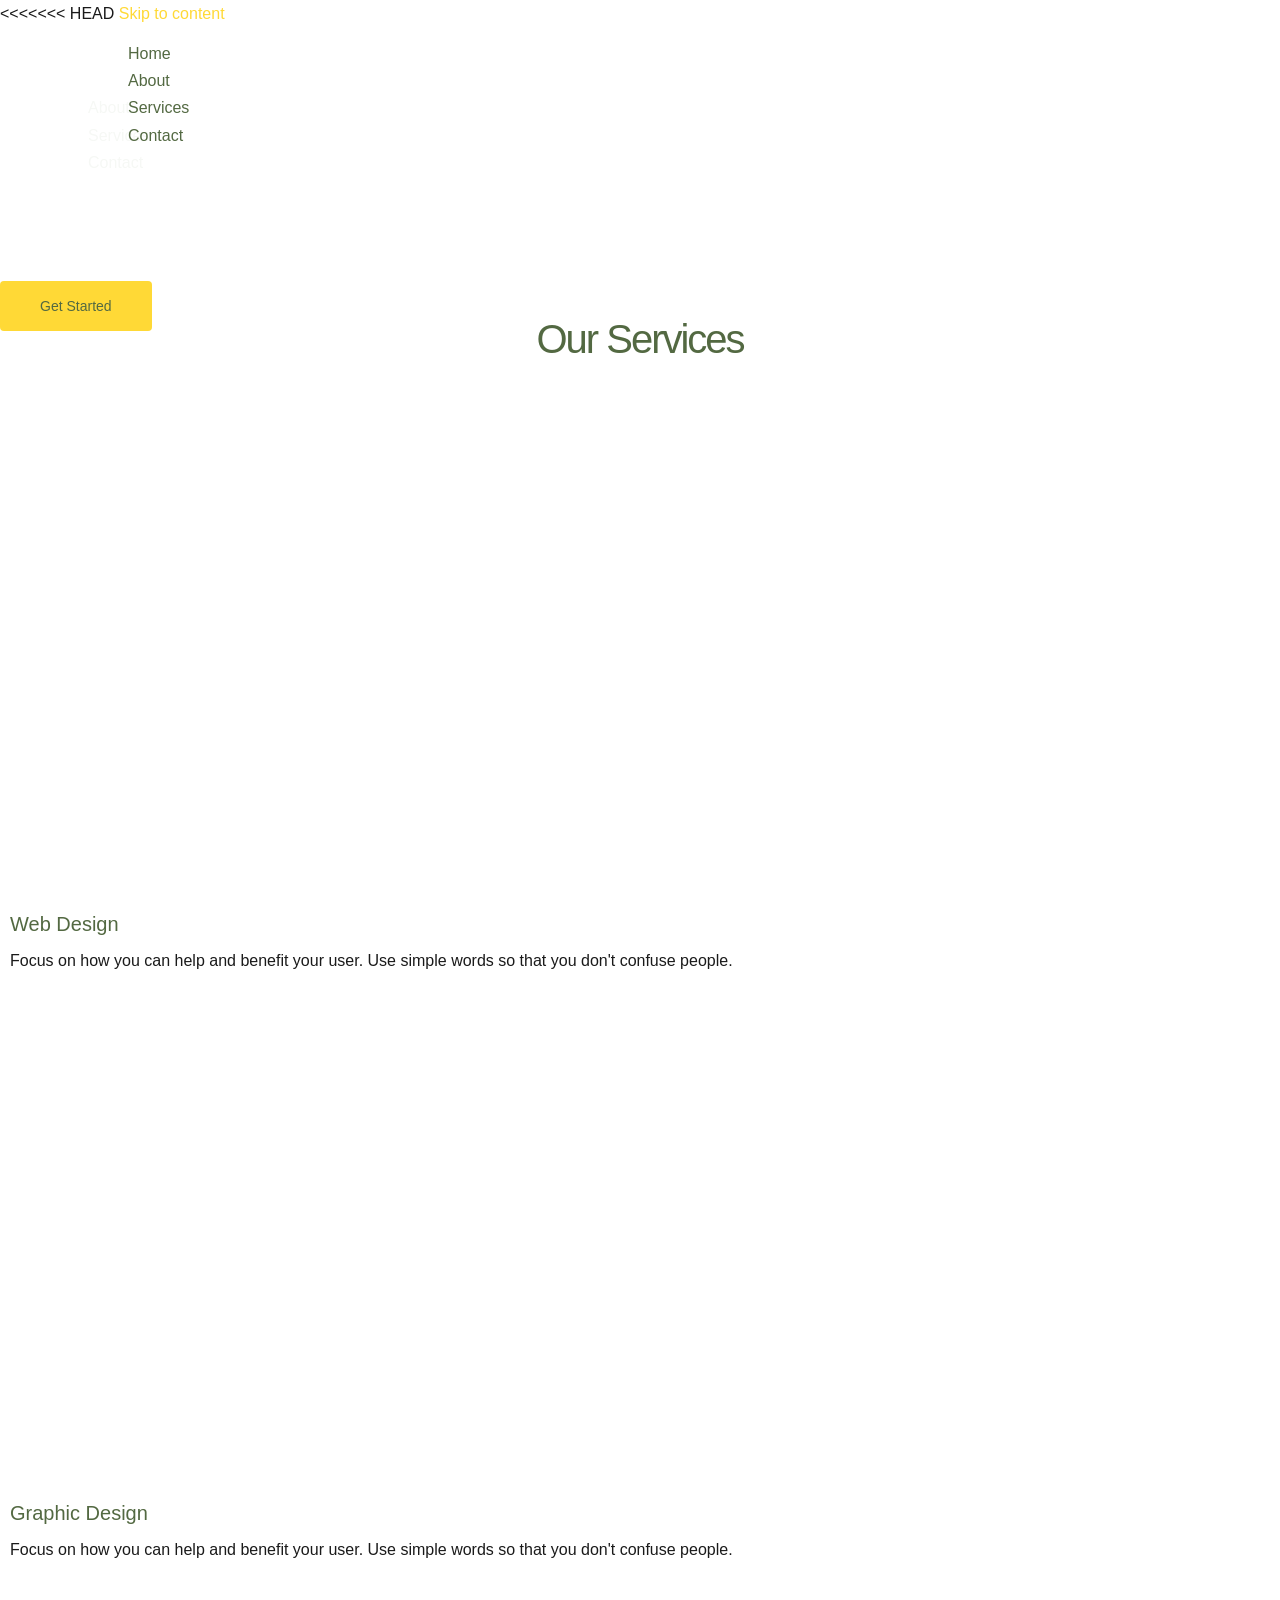
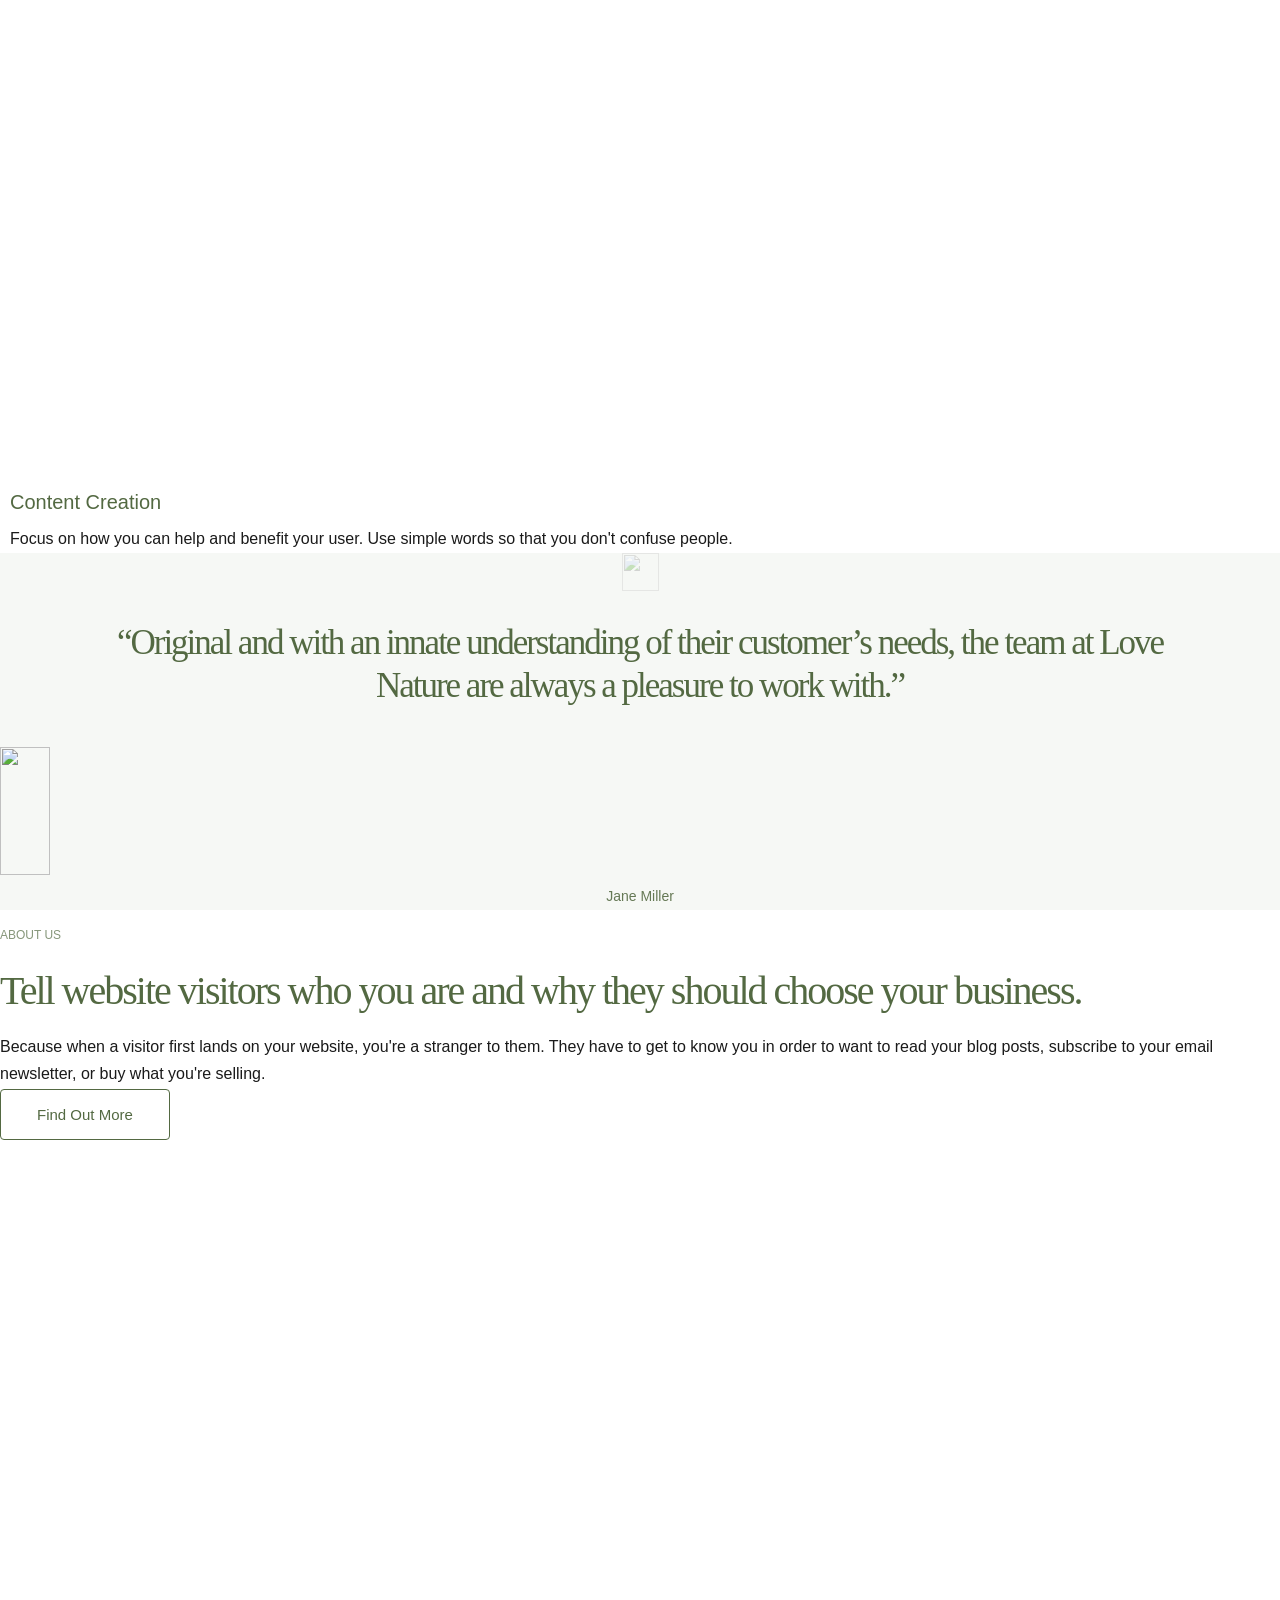
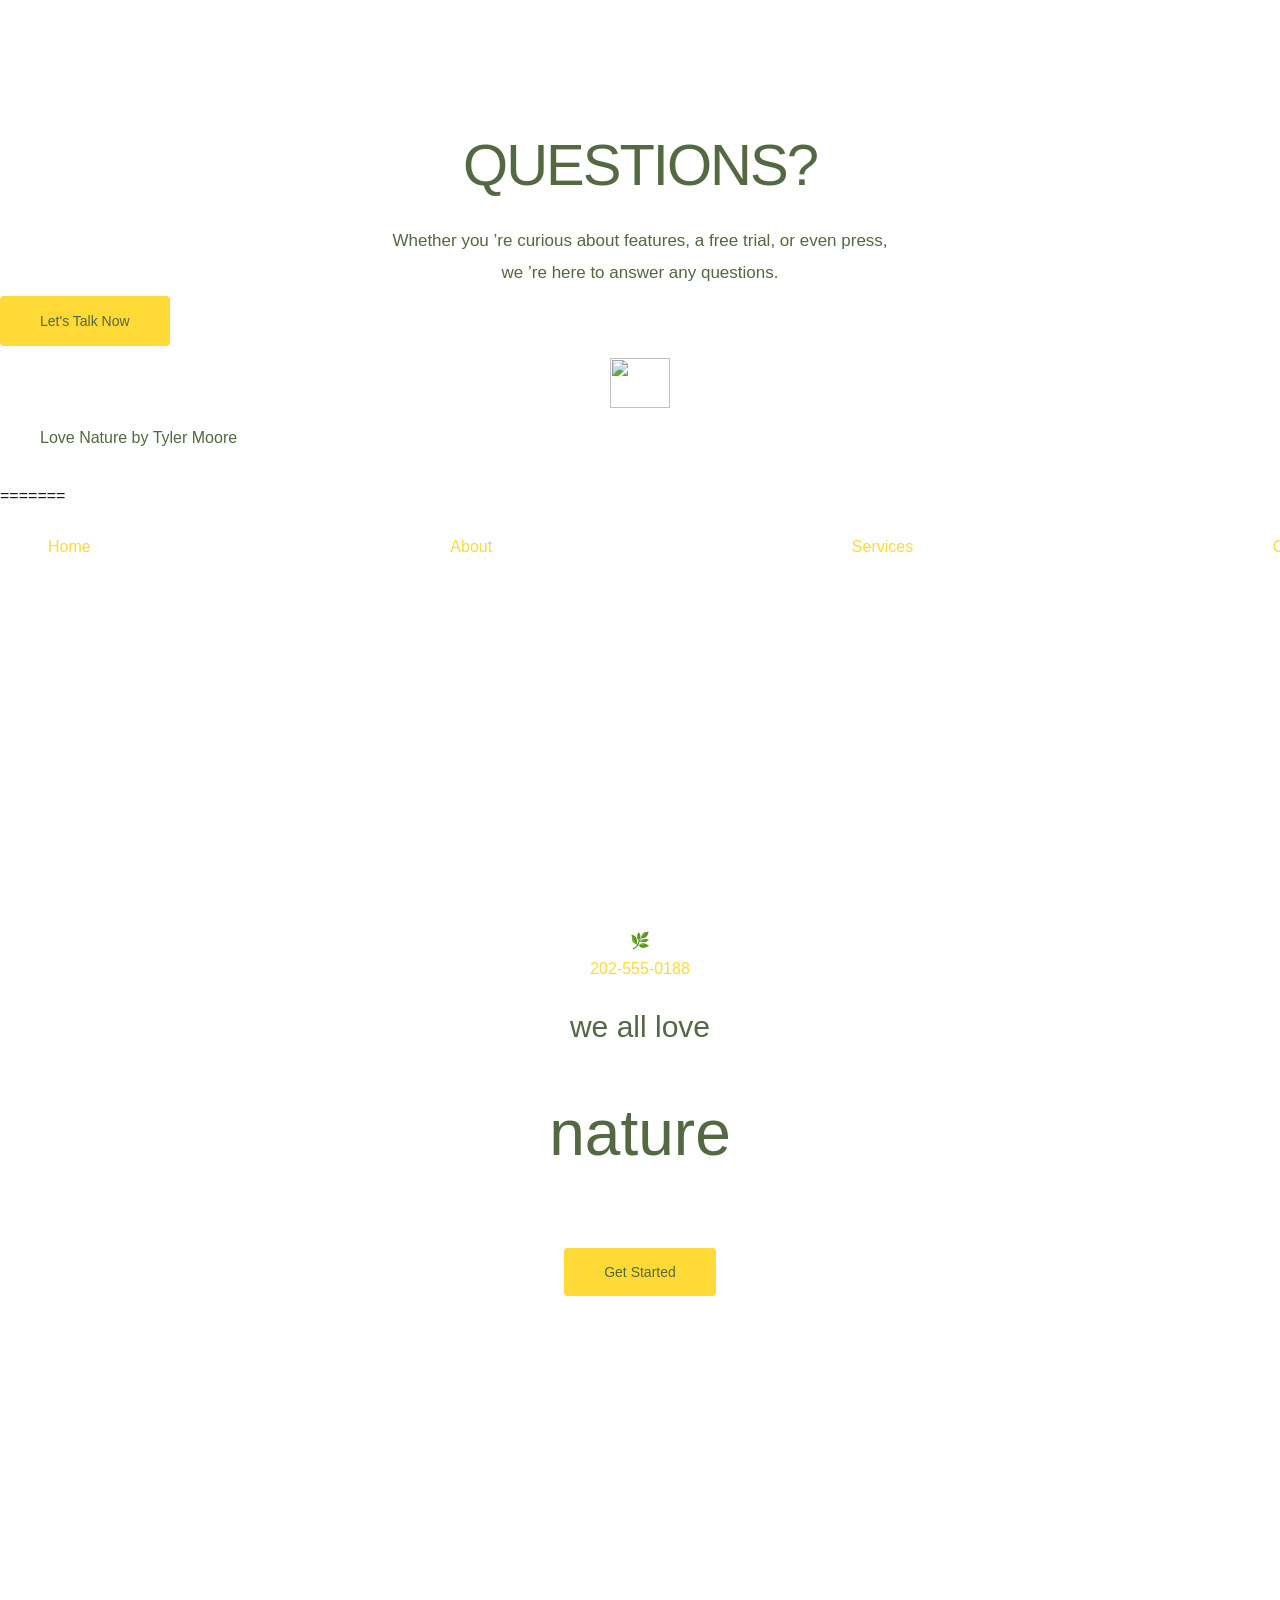
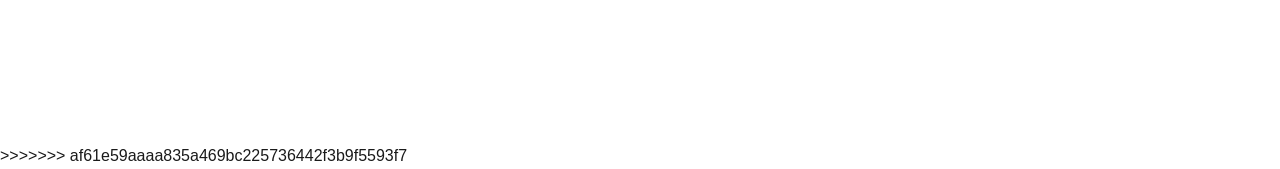
==== commit 6eb365f6: "fixed merge conflict" ====
--- a/index.html
+++ b/index.html
@@ -1,3 +1,4 @@
+<<<<<<< HEAD
 <!DOCTYPE html>
 <html lang="en-US">
     <head>
@@ -18824,3 +18825,50 @@
     <script defer src="https://static.cloudflareinsights.com/beacon.min.js/v833ccba57c9e4d2798f2e76cebdd09a11778172276447" integrity="sha512-57MDmcccJXYtNnH+ZiBwzC4jb2rvgVCEokYN+L/nLlmO8rfYT/gIpW2A569iJ/3b+0UEasghjuZH/ma3wIs/EQ==" data-cf-beacon='{"version":"2024.11.0","token":"974d812d4f9e465096df037cad7ee20d","server_timing":{"name":{"cfCacheStatus":true,"cfEdge":true,"cfExtPri":true,"cfL4":true,"cfOrigin":true,"cfSpeedBrain":true},"location_startswith":null}}' crossorigin="anonymous"></script>
 </body>
 </html>
+=======
+<!DOCTYPE html>
+<html lang="en">
+<head>
+    <meta charset="UTF-8">
+    <meta name="viewport" content="width=device-width, initial-scale=1.0">
+    <title>Love Nature Clone</title>
+
+    <link rel="stylesheet" href="style.css">
+</head>
+<body>
+
+    <div class="hero">
+
+        <header>
+            <div class="logo">
+    <span>🌿</span>
+</div>
+
+            <nav>
+                <a href="#">Home</a>
+                <a href="#">About</a>
+                <a href="#">Services</a>
+                <a href="#">Contact</a>
+            </nav>
+
+            <a href="#" class="phone-btn">202-555-0188</a>
+        </header>
+
+        <div class="content">
+            <h2>we all love</h2>
+            <h1>nature</h1>
+            <p>
+                Look deep into nature, and you will
+                understand everything better.
+            </p>
+
+            <button class="btn">Get Started</button>
+        </div>
+
+        <div class="customize">⚙ Customize</div>
+
+    </div>
+
+</body>
+</html>
+>>>>>>> af61e59aaaa835a469bc225736442f3b9f5593f7
--- a/style.css
+++ b/style.css
@@ -0,0 +1,628 @@
+<<<<<<< HEAD
+/* ══════════════════════════════════════
+   RESET & BASE
+══════════════════════════════════════ */
+*, *::before, *::after {
+  box-sizing: border-box;
+  margin: 0;
+  padding: 0;
+}
+
+html {
+  scroll-behavior: smooth;
+}
+
+body {
+  font-family: 'Inter', sans-serif;
+  overflow-x: hidden;
+  background: #fff;
+  color: #1a1a1a;
+}
+
+/* ══════════════════════════════════════
+   HERO SECTION
+══════════════════════════════════════ */
+.hero {
+  position: relative;
+  width: 100%;
+  height: 137vh;
+  min-height: 600px;
+  display: flex;
+  flex-direction: column;
+  align-items: center;
+  justify-content: center;
+  text-align: center;
+  color: rgb(255, 255, 255);
+  overflow: hidden;
+}
+
+.hero-bg {
+  position: absolute;
+  inset: 0;
+  background-image: url('https://websitedemos.net/love-nature-02/wp-content/uploads/sites/988/2022/01/header-hero.jpg');
+  background-size: cover;
+  background-position: center;
+  filter: brightness(0.72);
+  z-index: 0;
+}
+
+/* ══════════════════════════════════════
+   NAVBAR
+══════════════════════════════════════ */
+nav {
+  position: absolute;
+  top: 0;
+  left: 0;
+  width: 100%;
+  display: flex;
+  align-items: center;
+  justify-content: space-between;
+  padding: 24px 48px;
+  z-index: 10;
+}
+
+.logo-wrap {
+  position: relative;
+  width: 72px;
+  height: 72px;
+  flex-shrink: 0;
+}
+
+.logo-wrap svg {
+  position: absolute;
+  inset: 0;
+  width: 100%;
+  height: 100%;
+}
+
+.logo-letter {
+  position: absolute;
+  inset: 0;
+  display: flex;
+  align-items: center;
+  justify-content: center;
+  font-family: 'Playfair Display', serif;
+  font-size: 22px;
+  color: #fff;
+  font-weight: 700;
+}
+
+.nav-right {
+  display: flex;
+  align-items: center;
+  gap: 36px;
+}
+
+.nav-links {
+  display: flex;
+  align-items: center;
+  gap: 36px;
+  list-style: none;
+}
+
+.nav-links a {
+  color: rgba(255, 255, 255, 0.9);
+  text-decoration: none;
+  font-size: 15px;
+  font-weight: 400;
+  letter-spacing: 0.02em;
+  transition: color 0.2s;
+}
+
+.nav-links a:hover {
+  color: #F5C518;
+}
+
+.nav-phone {
+  border: 1.5px solid rgba(255, 255, 255, 0.75);
+  border-radius: 4px;
+  padding: 10px 20px;
+  color: #fff;
+  font-size: 14px;
+  font-weight: 400;
+  letter-spacing: 0.03em;
+  text-decoration: none;
+  white-space: nowrap;
+  transition: background 0.2s;
+}
+
+.nav-phone:hover {
+  background: rgba(255, 255, 255, 0.12);
+}
+
+/* ══════════════════════════════════════
+   HERO CONTENT
+══════════════════════════════════════ */
+.hero-content {
+  position: relative;
+  z-index: 5;
+  display: flex;
+  flex-direction: column;
+  align-items: center;
+}
+
+.hero-eyebrow {
+  font-family:  'sans-serif';
+  font-size: normal 50px;
+  font-weight: 400;
+  line-height:70px;
+  color:
+rgb(255, 255, 255);
+  letter-spacing: 0.01em;
+  margin-bottom: 4px;
+}
+
+.hero-title {
+  font-family: 'Playfair Display', serif;
+  font-size: clamp(72px, 11vw, 140px);
+  font-weight: 700;
+  color: #fff;
+  line-height: 1;
+  letter-spacing: -0.01em;
+  margin-bottom: 20px;
+}
+
+.hero-subtitle {
+  font-size: clamp(14px, 1.5vw, 17px);
+  font-weight: 300;
+  color: rgba(255, 255, 255, 0.88);
+  line-height: 1.6;
+  max-width: 380px;
+  margin-bottom: 36px;
+}
+
+/* ══════════════════════════════════════
+   BUTTONS
+══════════════════════════════════════ */
+.btn-primary {
+  display: inline-block;
+  background: #F5C518;
+  color: #1a1a1a;
+  font-family: 'Inter', sans-serif;
+  font-size: 15px;
+  font-weight: 500;
+  letter-spacing: 0.03em;
+  padding: 16px 48px;
+  border-radius: 4px;
+  text-decoration: none;
+  border: none;
+  cursor: pointer;
+  transition: background 0.2s, transform 0.15s;
+}
+
+.btn-primary:hover {
+  background: #e6b800;
+  transform: translateY(-2px);
+}
+
+/* ══════════════════════════════════════
+   FLOATING CUSTOMIZE BUTTON
+══════════════════════════════════════ */
+.customize-btn {
+  position: absolute;
+  right: 0;
+  top: 50%;
+  transform: translateY(-50%);
+  background: #fff;
+  color: #1a1a1a;
+  font-size: 14px;
+  font-weight: 500;
+  padding: 12px 18px;
+  border-radius: 8px 0 0 8px;
+  display: flex;
+  align-items: center;
+  gap: 8px;
+  cursor: pointer;
+  box-shadow: 0 2px 12px rgba(0, 0, 0, 0.15);
+  z-index: 20;
+  border: none;
+  letter-spacing: 0.01em;
+}
+
+.customize-btn:hover {
+  background: #f5f5f5;
+}
+
+/* ══════════════════════════════════════
+   SERVICES SECTION
+══════════════════════════════════════ */
+.services {
+  padding: 90px 60px;
+  background: #fafaf8;
+}
+
+.services-header {
+  text-align: center;
+  margin-bottom: 64px;
+}
+
+.section-eyebrow {
+  display: inline-block;
+  font-family: 'Inter', sans-serif;
+  font-size: 12px;
+  font-weight: 500;
+  letter-spacing: 0.18em;
+  text-transform: uppercase;
+  color: #b89a00;
+  margin-bottom: 12px;
+}
+
+.services-title {
+  font-family: 'Playfair Display', serif;
+  font-size: clamp(32px, 4vw, 48px);
+  font-weight: 700;
+  color: #1a1a1a;
+  margin-bottom: 16px;
+  letter-spacing: -0.01em;
+}
+
+.services-divider {
+  width: 60px;
+  height: 3px;
+  background: #F5C518;
+  margin: 0 auto 20px;
+  border-radius: 2px;
+}
+
+.services-subtitle {
+  font-family: 'Inter', sans-serif;
+  font-size: 16px;
+  font-weight: 300;
+  color: #666;
+  max-width: 480px;
+  margin: 0 auto;
+  line-height: 1.7;
+}
+
+/* ══════════════════════════════════════
+   SERVICES GRID
+══════════════════════════════════════ */
+.services-grid {
+  display: grid;
+  grid-template-columns: repeat(3, 1fr);
+  gap: 32px;
+  max-width: 1200px;
+  margin: 0 auto;
+}
+
+/* ══════════════════════════════════════
+   SERVICE CARD
+══════════════════════════════════════ */
+.service-card {
+  background: #fff;
+  border-radius: 14px;
+  overflow: hidden;
+  box-shadow: 0 4px 24px rgba(0, 0, 0, 0.07);
+  transition: transform 0.35s ease, box-shadow 0.35s ease;
+}
+
+.service-card:hover {
+  transform: translateY(-10px);
+  box-shadow: 0 20px 48px rgba(0, 0, 0, 0.13);
+}
+
+/* ── Image Wrap ── */
+.service-img-wrap {
+  position: relative;
+  overflow: hidden;
+  height: 260px;
+}
+
+.service-img-wrap img {
+  width: 100%;
+  height: 100%;
+  object-fit: cover;
+  display: block;
+  transition: transform 0.55s ease;
+}
+
+.service-card:hover .service-img-wrap img {
+  transform: scale(1.07);
+}
+
+/* ── Hover Overlay ── */
+.service-overlay {
+  position: absolute;
+  inset: 0;
+  background: rgba(0, 0, 0, 0.4);
+  display: flex;
+  align-items: center;
+  justify-content: center;
+  opacity: 0;
+  transition: opacity 0.35s ease;
+}
+
+.service-card:hover .service-overlay {
+  opacity: 1;
+}
+
+.service-btn {
+  
+  color: #1a1a1a;
+  font-family: 'Inter', sans-serif;
+  font-size: 14px;
+  font-weight: 500;
+  padding: 12px 30px;
+  border-radius: 4px;
+  text-decoration: none;
+  letter-spacing: 0.03em;
+
+}
+
+.service-btn:hover {
+  background: #e6b800;
+  transform: scale(1.04);
+}
+
+/* ── Tag Badge ── */
+.service-tag {
+  position: absolute;
+  top: 16px;
+  left: 16px;
+  background: rgba(245, 197, 24, 0.92);
+  color: #1a1a1a;
+  font-family: 'Inter', sans-serif;
+  font-size: 11px;
+  font-weight: 500;
+  letter-spacing: 0.1em;
+  text-transform: uppercase;
+  padding: 5px 12px;
+  border-radius: 20px;
+}
+
+/* ── Card Body ── */
+.service-body {
+  padding: 26px 28px 30px;
+}
+
+.service-icon {
+  font-size: 30px;
+  margin-bottom: 12px;
+  line-height: 1;
+}
+
+.service-name {
+  font-family: 'sans-serif';
+  font-size: 38px;
+  font-weight: 400;
+  color: 
+rgb(83, 105, 66);
+  margin-bottom: 10px;
+}
+
+.service-desc {
+  font-family:'sans-serif';
+  font-size: 15px;
+  font-weight: 400;
+  color: 
+rgba(83, 105, 65, 0.89) ;
+  line-height: 25px;
+  margin-bottom: 20px;
+}
+
+.service-link {
+  font-family:'sans-serif';
+  font-size: 14px;
+  font-weight: 500;
+  
+  text-decoration: none;
+  letter-spacing: 0.02em;
+  display: inline-flex;
+  align-items: center;
+  gap: 6px;
+  transition: color 0.2s;
+}
+
+.service-link span {
+  display: inline-block;
+  transition: transform 0.2s;
+}
+
+
+
+.service-link:hover span {
+  transform: translateX(5px);
+}
+
+/* ══════════════════════════════════════
+   RESPONSIVE
+══════════════════════════════════════ */
+@media (max-width: 1024px) {
+  .services {
+    padding: 80px 40px;
+  }
+}
+
+@media (max-width: 900px) {
+  .services-grid {
+    grid-template-columns: repeat(2, 1fr);
+  }
+}
+
+@media (max-width: 768px) {
+  nav {
+    padding: 20px 24px;
+  }
+  .nav-links {
+    gap: 20px;
+  }
+  .nav-links li:nth-child(3),
+  .nav-links li:nth-child(4) {
+    display: none;
+  }
+  .customize-btn {
+    display: none;
+  }
+  .services {
+    padding: 60px 24px;
+  }
+}
+
+@media (max-width: 560px) {
+  .services-grid {
+    grid-template-columns: 1fr;
+  }
+  .services {
+    padding: 48px 20px;
+  }
+}
+
+@media (max-width: 480px) {
+  nav {
+    padding: 16px 20px;
+  }
+  .nav-links {
+    display: none;
+  }
+=======
+@import url('https://fonts.googleapis.com/css2?family=DM+Sans:wght@300;400;500;700&display=swap');
+
+*{
+    margin:0;
+    padding:0;
+    box-sizing:border-box;
+    font-family:'DM Sans',sans-serif;
+}
+
+body{
+    overflow-x:hidden;
+}
+
+/* HERO */
+.hero{
+    position:relative;
+    width:100%;
+    height:100vh;
+
+    background:
+    linear-gradient(rgba(60,70,80,0.45),rgba(60,70,80,0.45)),
+    url("https://images.unsplash.com/photo-1464822759023-fed622ff2c3b?auto=format&fit=crop&w=1920&q=80");
+
+    background-size:cover;
+    background-position:center;
+}
+
+/* HEADER */
+header{
+    position:absolute;
+    top:0;
+    left:50%;
+    transform:translateX(-50%);
+    width:90%;
+    max-width:1400px;
+
+    display:flex;
+    justify-content:space-between;
+    align-items:center;
+
+    padding:35px 0;
+}
+
+/* LOGO */
+.logo{
+    width:78px;
+    height:78px;
+    border:2px solid rgba(255,255,255,0.8);
+    border-radius:50%;
+
+    display:flex;
+    align-items:center;
+    justify-content:center;
+
+    background:transparent;
+}
+
+.logo img{
+    width:40px;
+    height:40px;
+    filter:invert(1);
+}
+
+/* NAV */
+nav{
+    display:flex;
+    gap:55px;
+}
+
+nav a{
+    color:white;
+    text-decoration:none;
+    font-size:17px;
+    font-weight:400;
+    letter-spacing:0.5px;
+}
+
+/* PHONE */
+.phone-btn{
+    color:white;
+    text-decoration:none;
+    border:1px solid rgba(255,255,255,0.8);
+    padding:16px 38px;
+    border-radius:4px;
+    font-size:16px;
+}
+
+/* CONTENT CENTER */
+.content{
+    position:absolute;
+    top:50%;
+    left:50%;
+    transform:translate(-50%,-50%);
+    text-align:center;
+    color:white;
+    max-width:900px;
+}
+
+/* SMALL TEXT */
+.content h2{
+    font-size:40px;
+    font-weight:300;
+    letter-spacing:2px;
+    margin-bottom:10px;
+}
+
+/* BIG TITLE */
+.content h1{
+    font-size:90px;
+    font-weight:300;
+    line-height:1;
+    margin-bottom:20px;
+    letter-spacing:1px;
+}
+
+/* DESCRIPTION */
+.content p{
+    font-size:20px;
+    max-width:600px;
+    margin:0 auto 35px;
+    line-height:1.7;
+    opacity:0.95;
+}
+
+/* BUTTON */
+.btn{
+    background:#f4d328;
+    border:none;
+    padding:20px 55px;
+    font-size:18px;
+    border-radius:4px;
+    cursor:pointer;
+    transition:0.3s;
+}
+
+.btn:hover{
+    background:#e6c21f;
+    transform:translateY(-2px);
+}
+
+/* CUSTOMIZE */
+.customize{
+    position:absolute;
+    right:20px;
+    top:45%;
+    background:white;
+    padding:18px 22px;
+    font-size:16px;
+    border-radius:4px;
+>>>>>>> af61e59aaaa835a469bc225736442f3b9f5593f7
+}
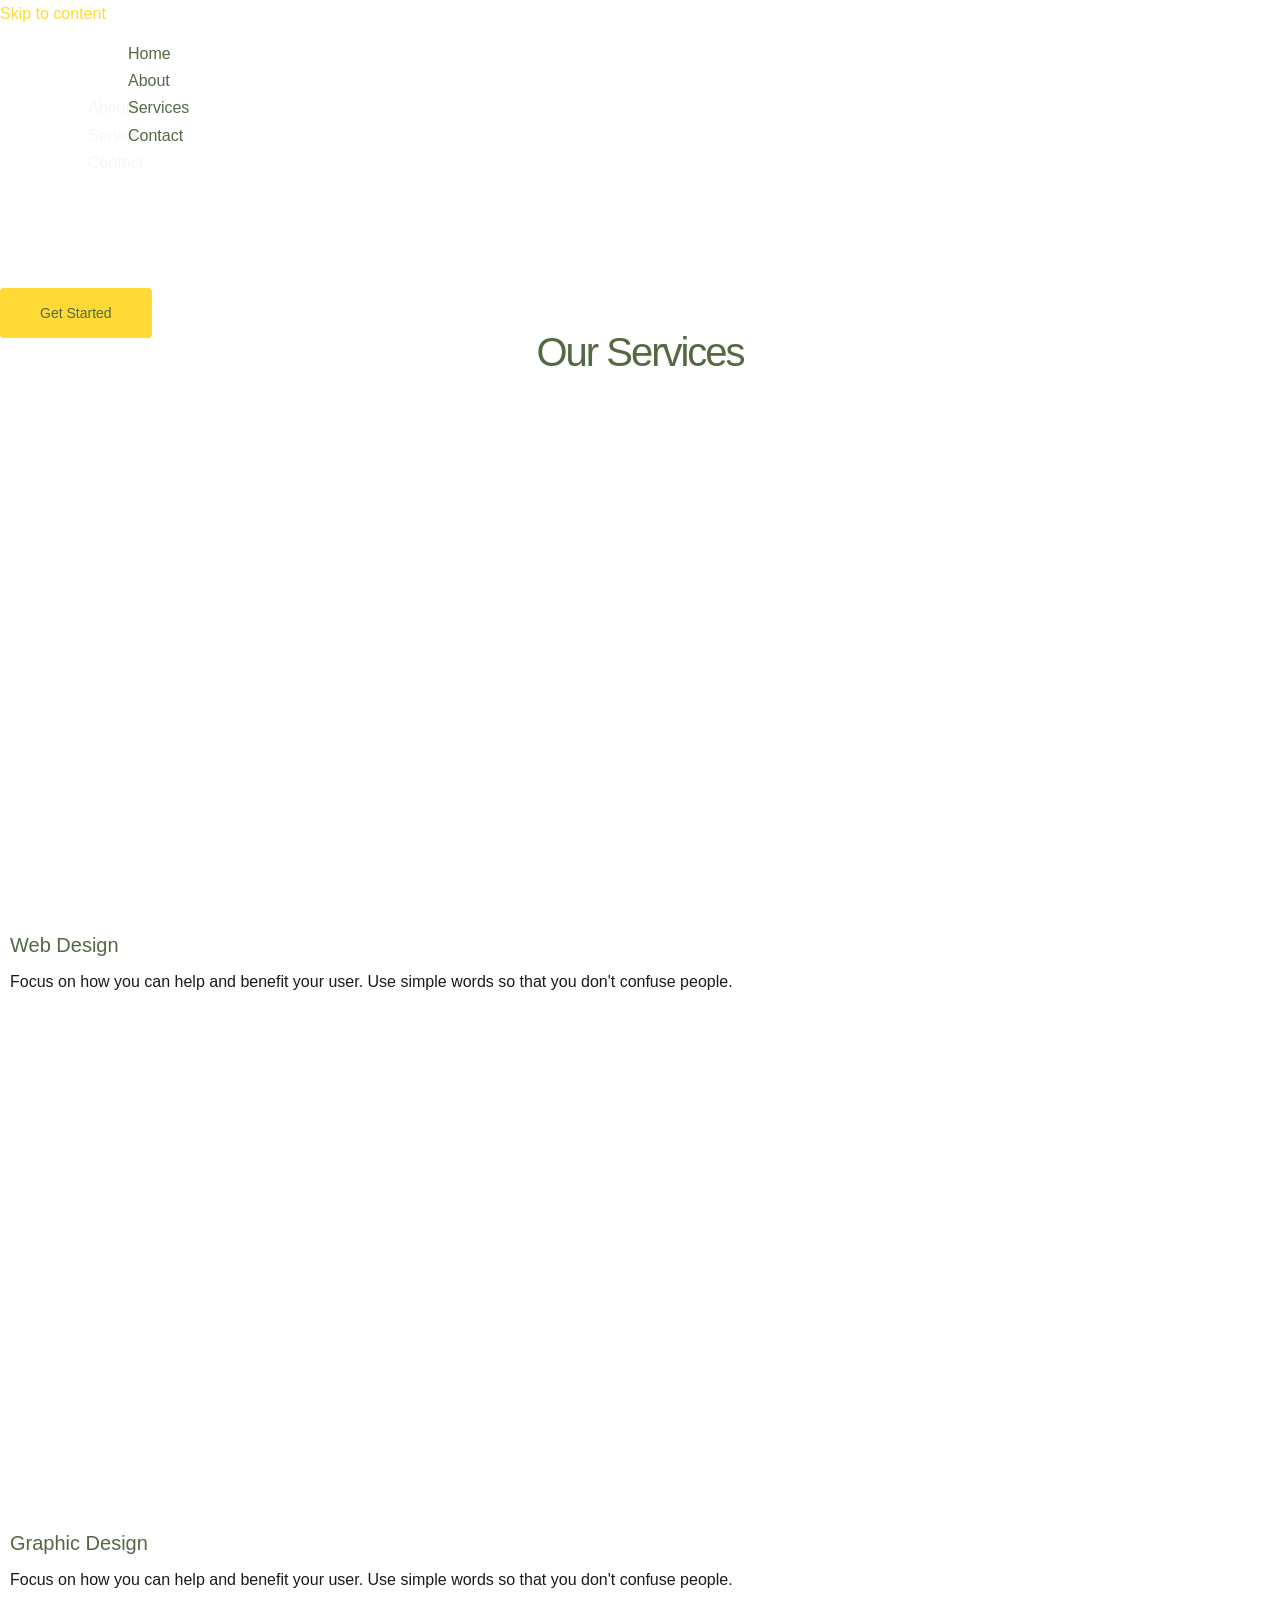
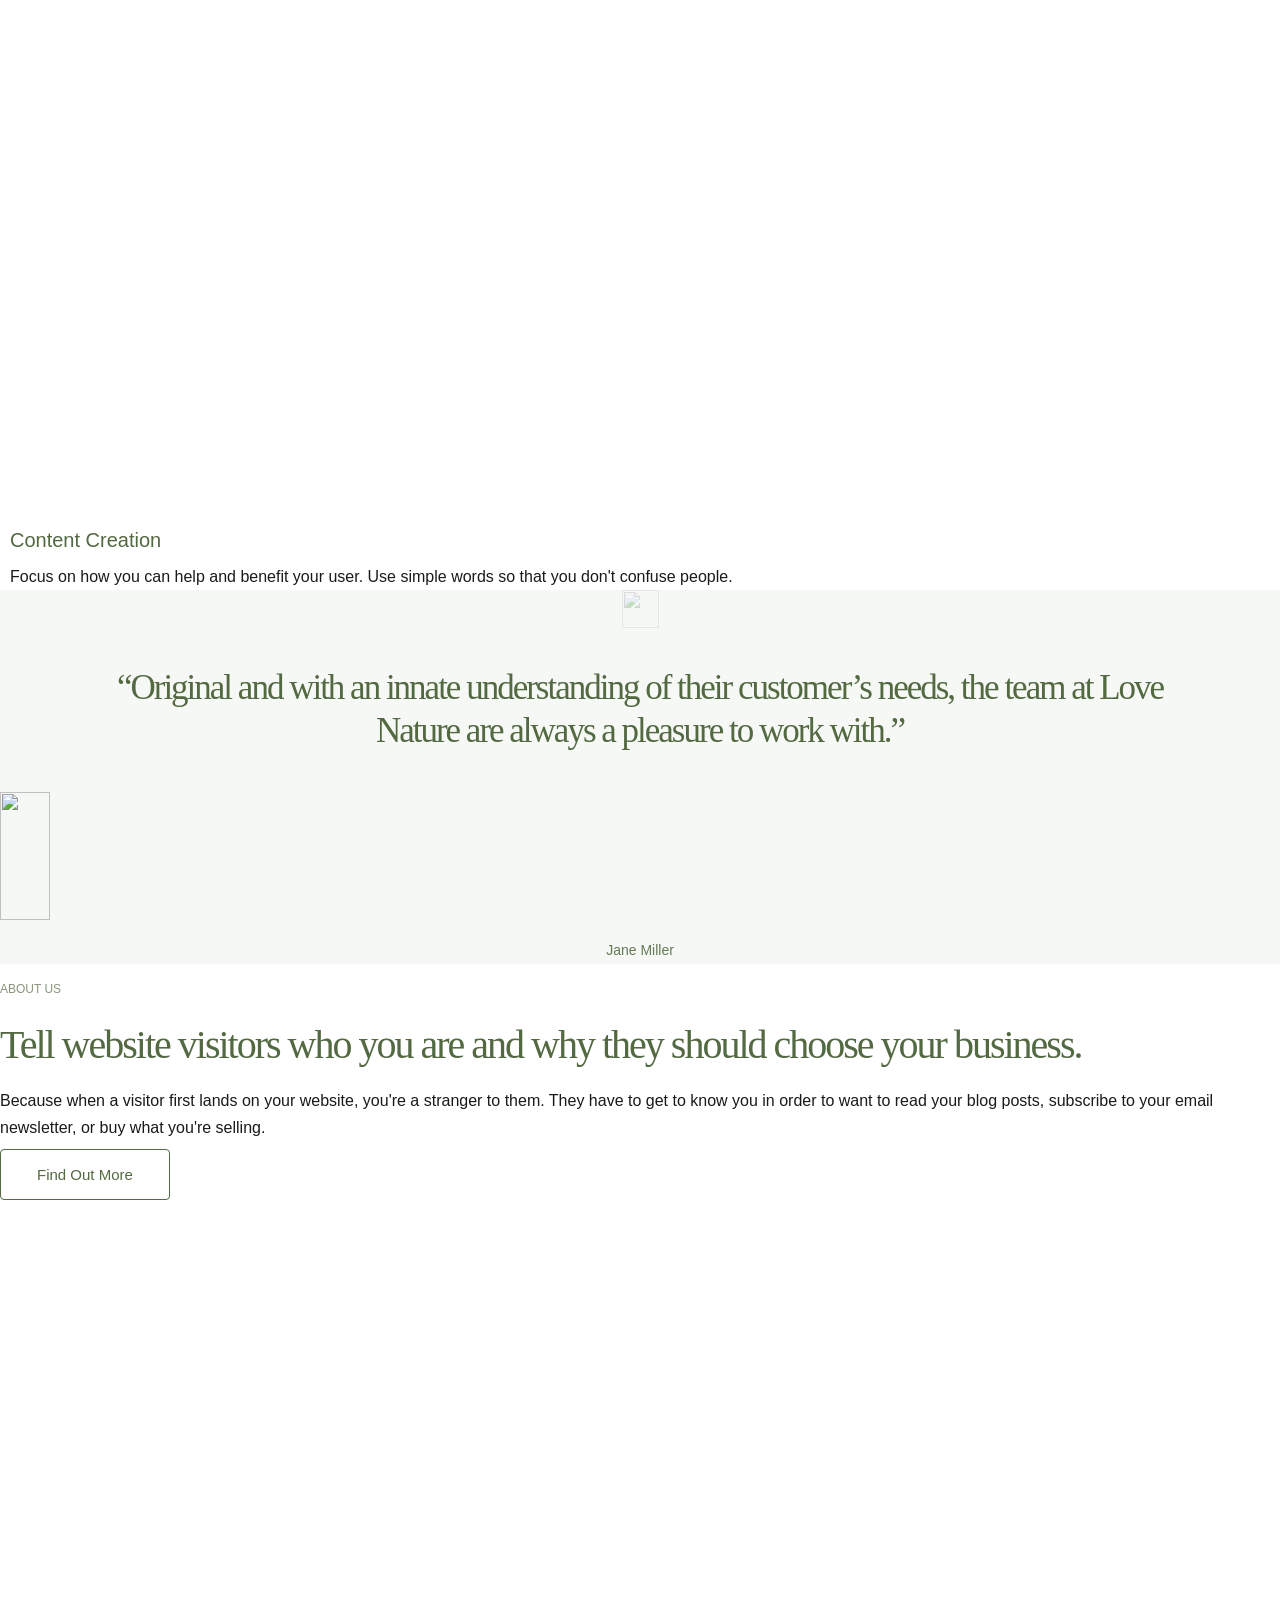
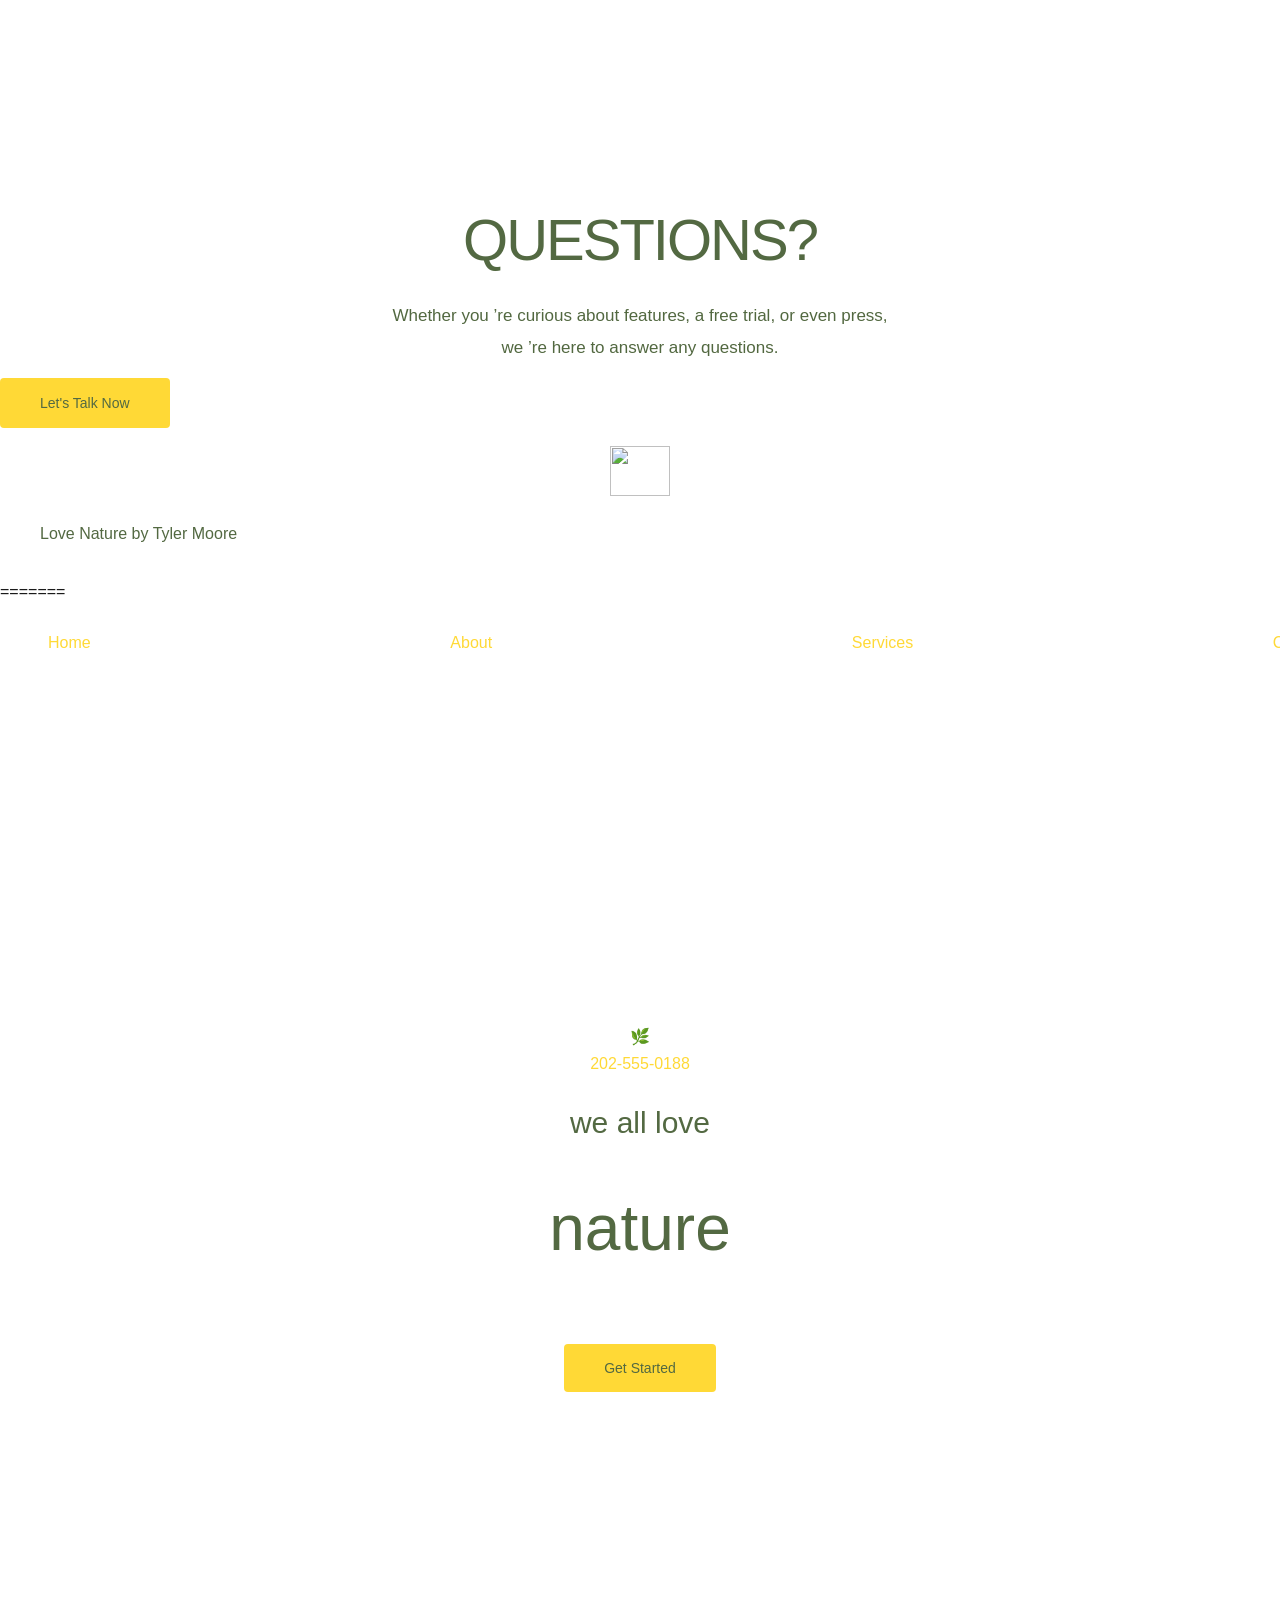
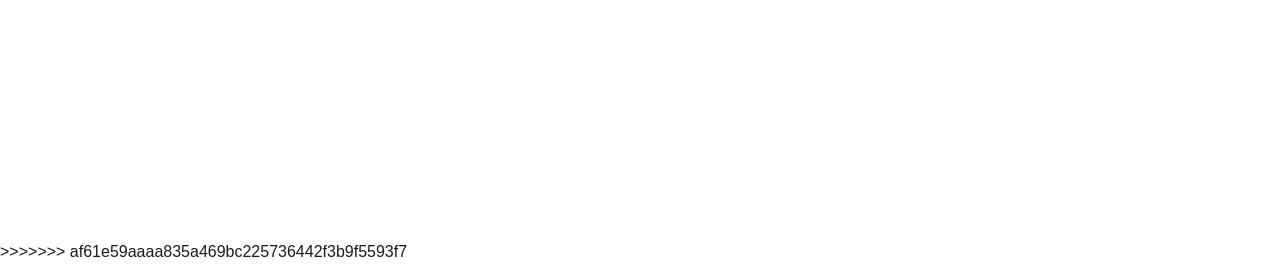
==== commit a4f04a66: "removed merge conflict text" ====
--- a/index.html
+++ b/index.html
@@ -1,4 +1,4 @@
-<<<<<<< HEAD
+
 <!DOCTYPE html>
 <html lang="en-US">
     <head>
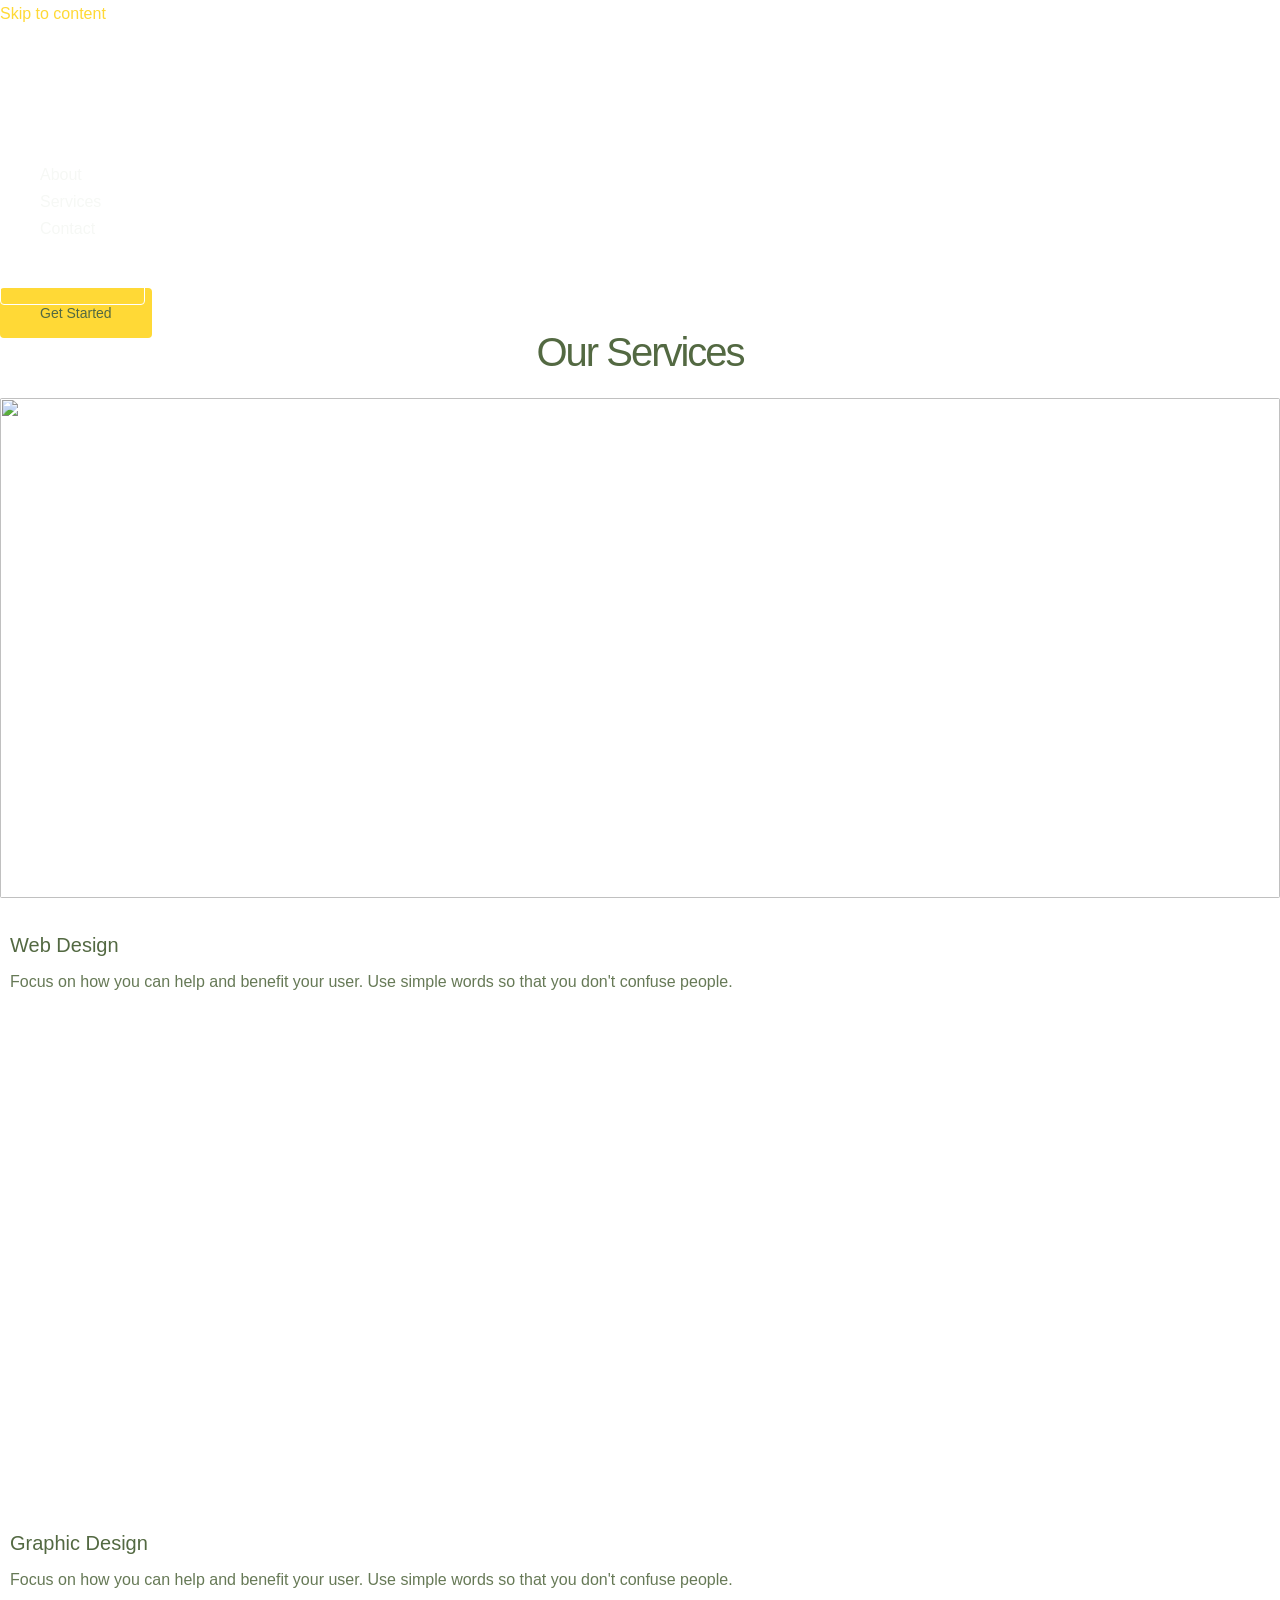
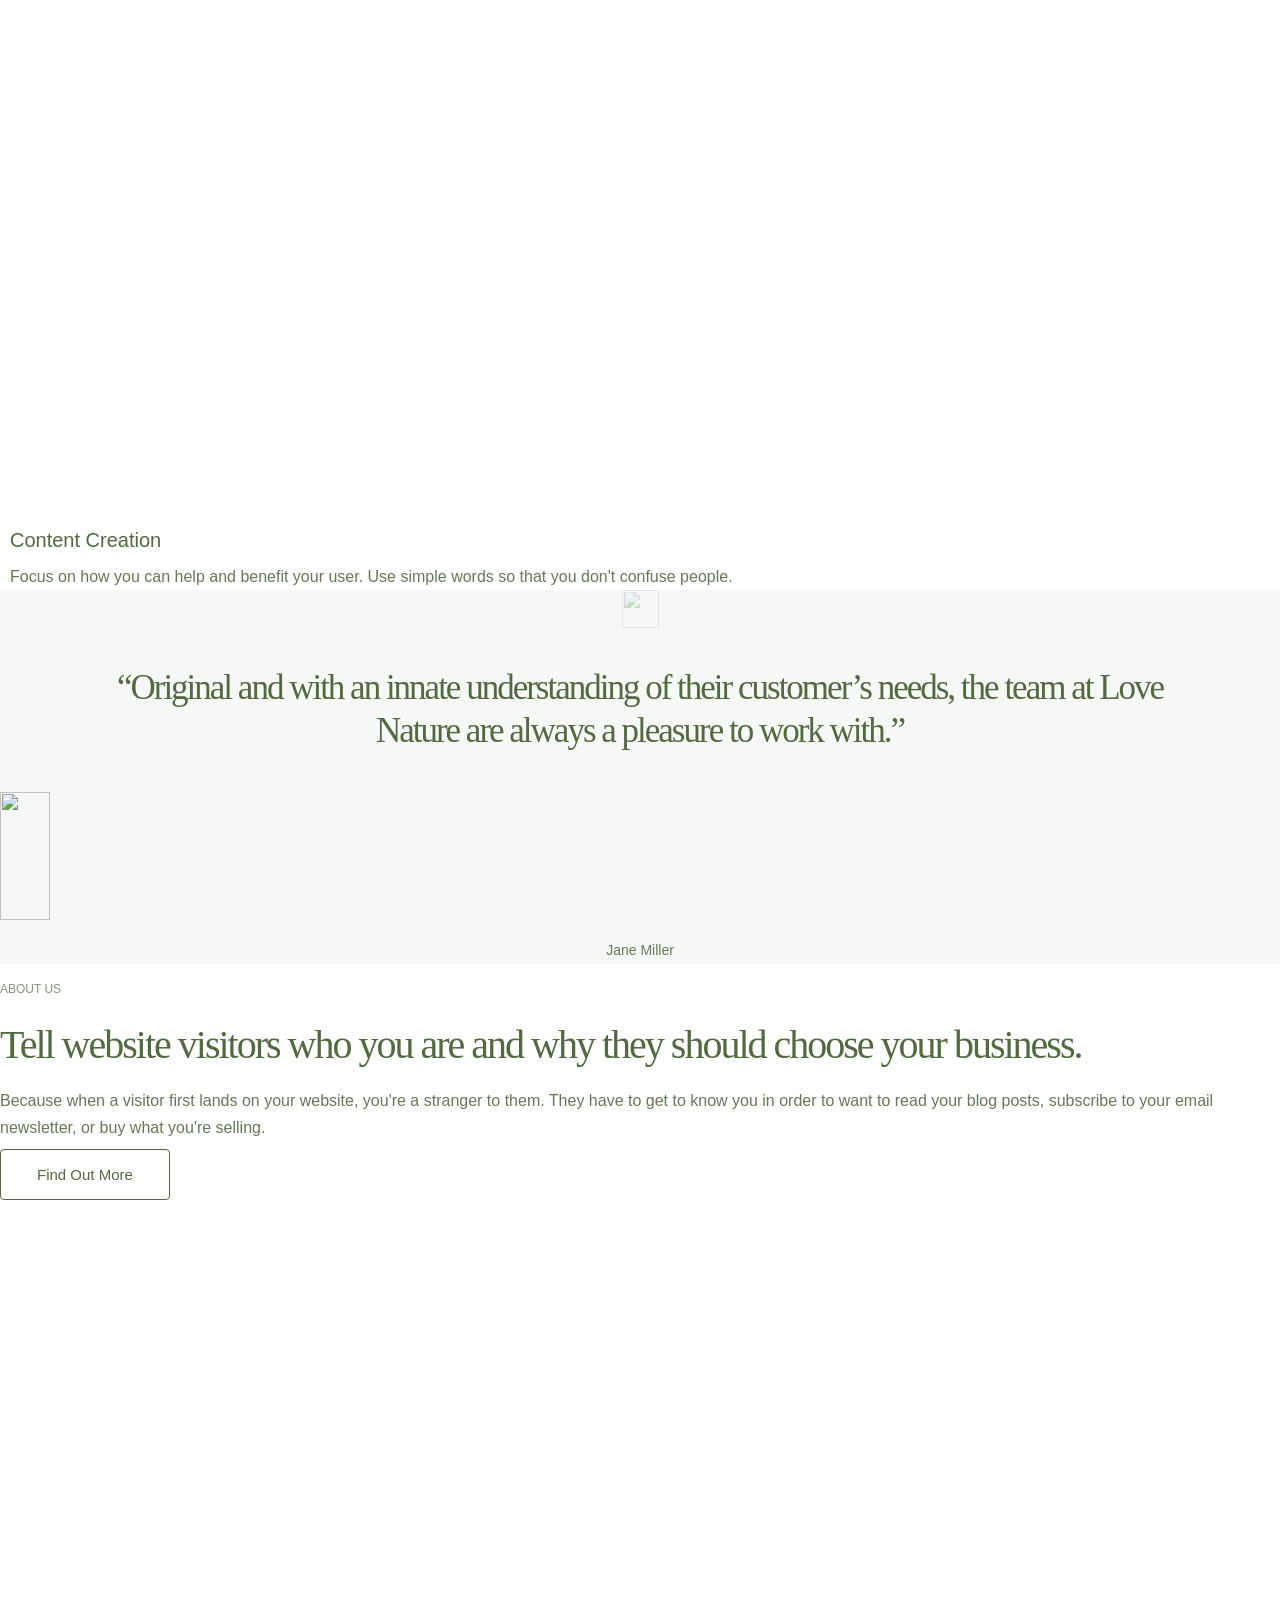
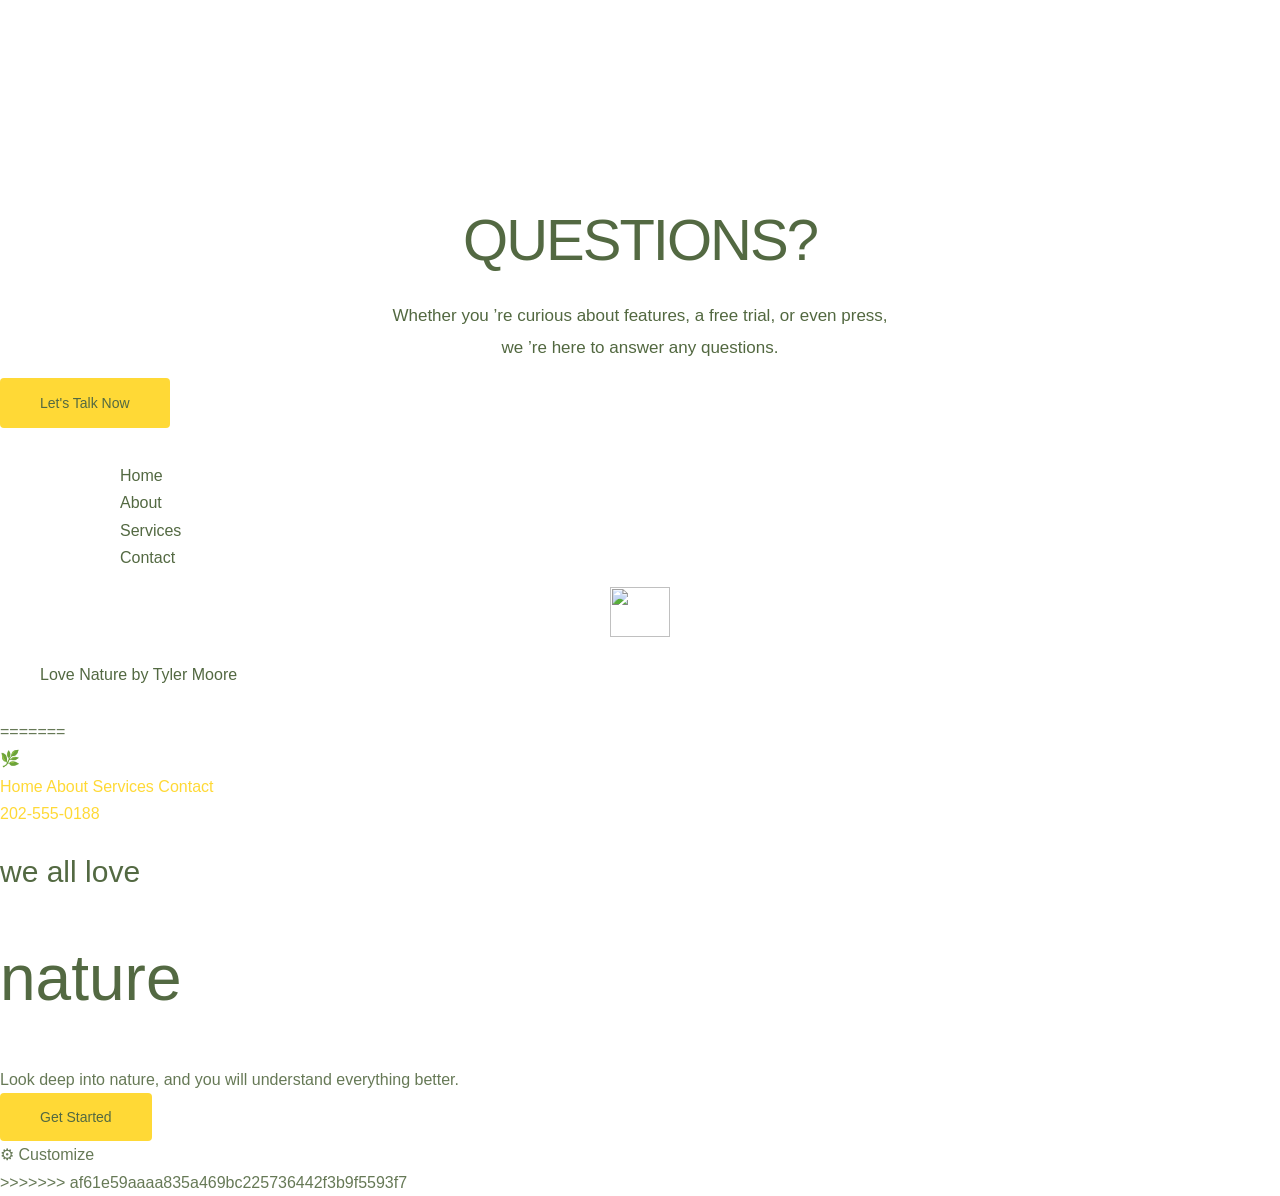
==== commit 51937988: "fixed css" ====
--- a/index.html
+++ b/index.html
@@ -1,6 +1,7 @@
 
 <!DOCTYPE html>
 <html lang="en-US">
+    <link rel="stylesheet" href="style.css">
     <head>
         <meta charset="UTF-8">
         <meta name="viewport" content="width=device-width, initial-scale=1">
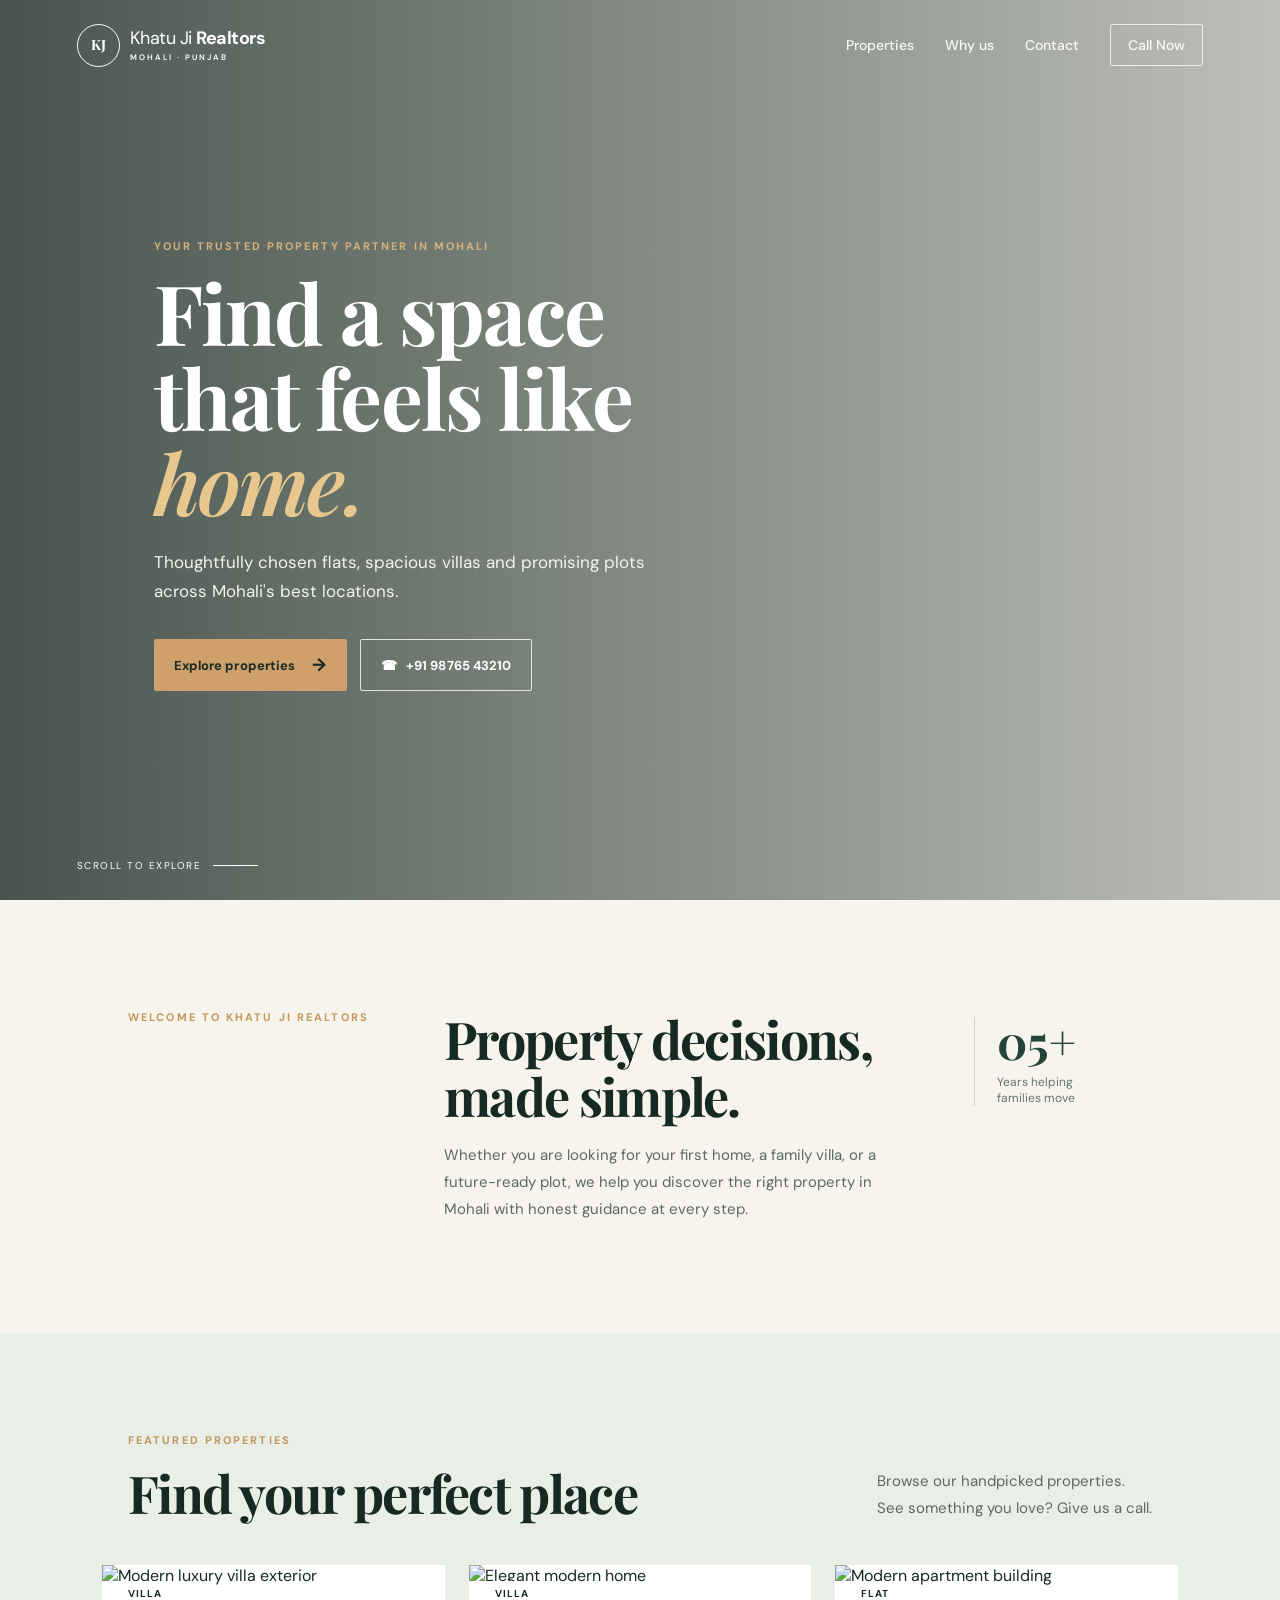
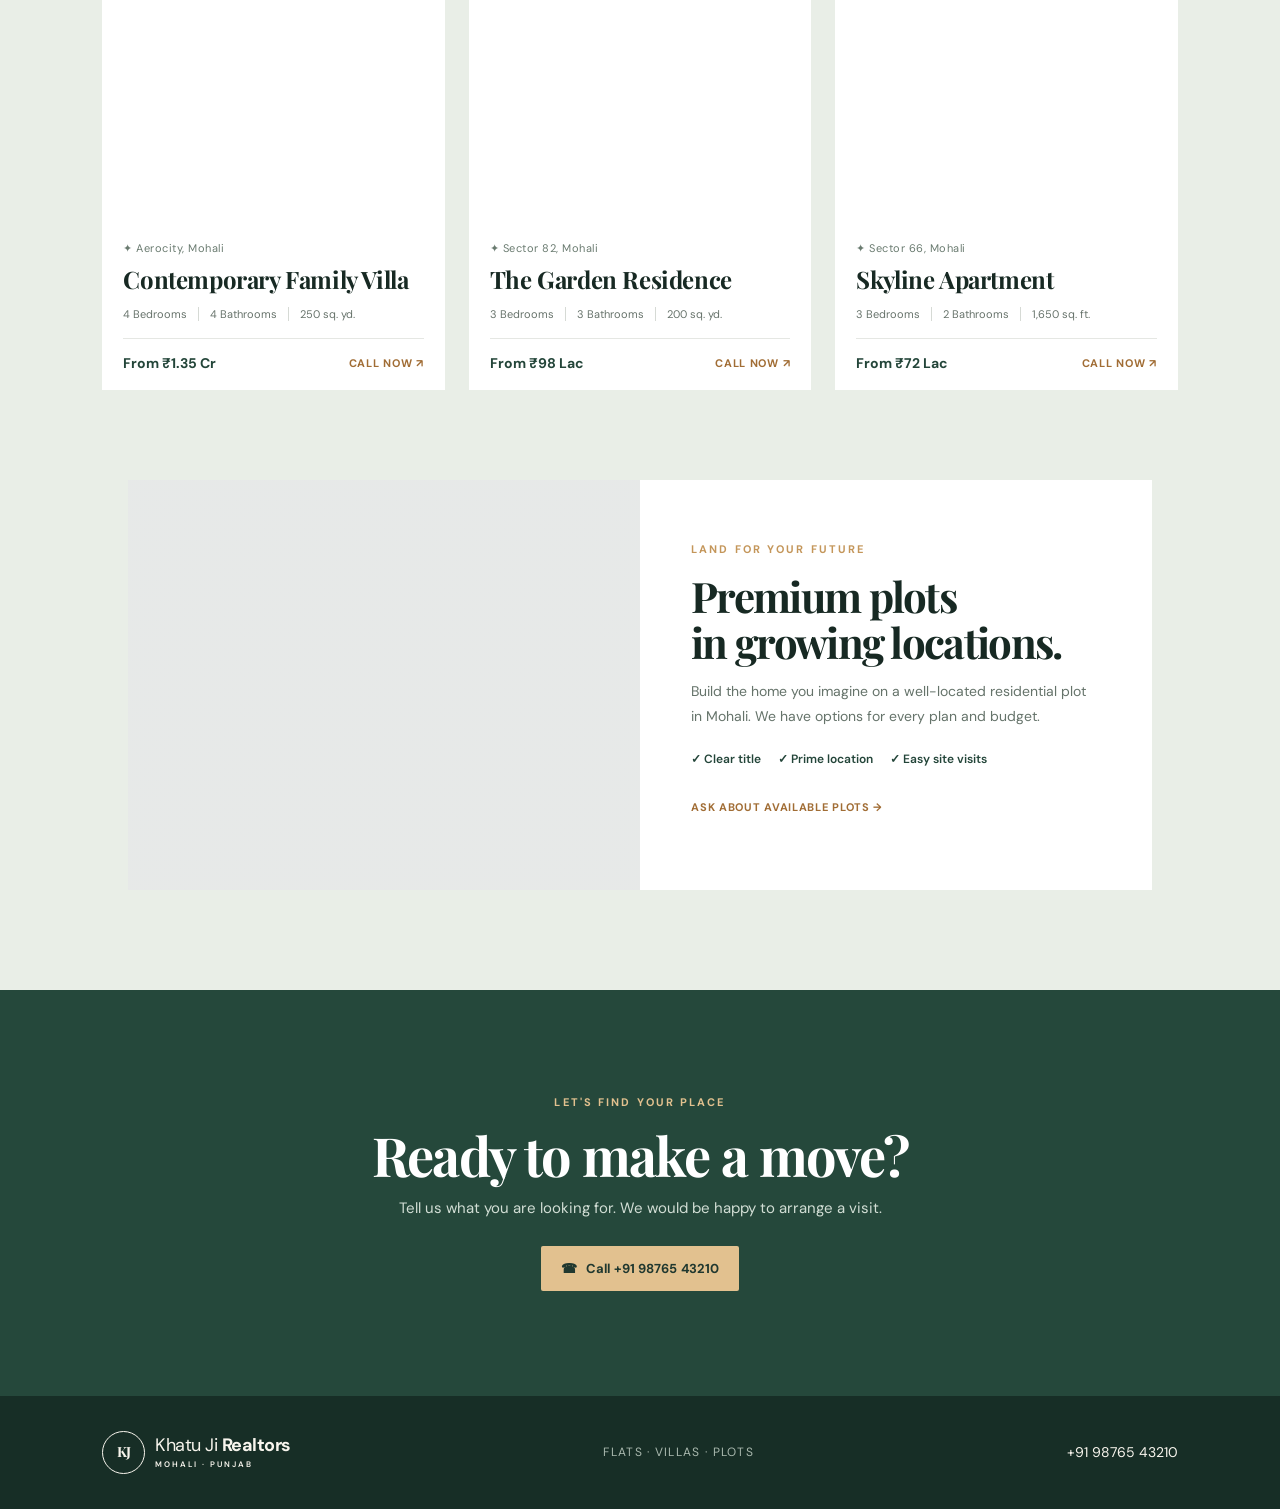
==== commit fcbc0a14: "Refactor website structure" ====
--- a/index.html
+++ b/index.html
@@ -1,18875 +1,60 @@
-
-<!DOCTYPE html>
-<html lang="en-US">
-    <link rel="stylesheet" href="style.css">
-    <head>
-        <meta charset="UTF-8">
-        <meta name="viewport" content="width=device-width, initial-scale=1">
-        <link rel="profile" href="https://gmpg.org/xfn/11">
-        <script type="text/javascript">
-
-            var isInIFrame = (window.self !== window.top) ? true : false;
-
-            if (!isInIFrame) {
-                var jsData = ["showcase-cta-google-fonts", "\/\/fonts.googleapis.com\/css?family=DM%20Sans%3A400%2C500%2C700&subset=latin%2Clatin-ext"];
-                var style = document.createElement('link');
-                style.setAttribute('id', jsData[0]);
-                style.setAttribute('rel', 'stylesheet');
-                style.setAttribute('type', 'text/css');
-                style.setAttribute('media', 'all');
-                style.setAttribute('href', jsData[1]);
-
-                document.head.appendChild(style);
-            }
-        </script>
-        <meta name='robots' content='index, follow, max-image-preview:large, max-snippet:-1, max-video-preview:-1'/>
-        <!-- This site is optimized with the Yoast SEO plugin v27.3 - https://yoast.com/product/yoast-seo-wordpress/ -->
-        <title>Home - Love Nature</title>
-        <link rel="canonical" href="https://websitedemos.net/love-nature-02/"/>
-        <meta property="og:locale" content="en_US"/>
-        <meta property="og:type" content="website"/>
-        <meta property="og:title" content="Home - Love Nature"/>
-        <meta property="og:description" content="we all love nature Look deep into nature, and you willunderstand everything better. Get Started Our Services Web Design Focus on how you can help and benefit your user. Use simple words so that you don&#8217;t confuse people. Graphic Design Focus on how you can help and benefit your user. Use simple words so that [&hellip;]"/>
-        <meta property="og:url" content="https://websitedemos.net/love-nature-02/"/>
-        <meta property="og:site_name" content="Love Nature"/>
-        <meta property="article:modified_time" content="2025-06-12T08:13:55+00:00"/>
-        <meta property="og:image" content="https://websitedemos.net/love-nature-02/wp-content/uploads/sites/988/2021/11/service-1.jpg"/>
-        <meta property="og:image:width" content="370"/>
-        <meta property="og:image:height" content="500"/>
-        <meta property="og:image:type" content="image/jpeg"/>
-        <meta name="twitter:card" content="summary_large_image"/>
-        <script type="application/ld+json" class="yoast-schema-graph">
-            {
-                "@context": "https:\/\/schema.org",
-                "@graph": [
-                    {
-                        "@type": "WebPage",
-                        "@id": "https:\/\/websitedemos.net\/love-nature-02\/",
-                        "url": "https:\/\/websitedemos.net\/love-nature-02\/",
-                        "name": "Home - Love Nature",
-                        "isPartOf": {
-                            "@id": "https:\/\/websitedemos.net\/love-nature-02\/#website"
-                        },
-                        "about": {
-                            "@id": "https:\/\/websitedemos.net\/love-nature-02\/#organization"
-                        },
-                        "primaryImageOfPage": {
-                            "@id": "https:\/\/websitedemos.net\/love-nature-02\/#primaryimage"
-                        },
-                        "image": {"@id": "https:\/\/websitedemos.net\/love-nature-02\/#primaryimage"
-                    },
-                    "thumbnailUrl": "https:\/\/websitedemos.net\/love-nature-02\/wp-content\/uploads\/sites\/988\/2021\/11\/service-1.jpg",
-                    "datePublished": "2021-11-21T15:12:46+00:00",
-                    "dateModified": "2025-06-12T08:13:55+00:00",
-                    "breadcrumb": {
-                        "@id": "https:\/\/websitedemos.net\/love-nature-02\/#breadcrumb"
-                    },
-                    "inLanguage": "en-US",
-                    "potentialAction": [
-                        {
-                            "@type": "ReadAction",
-                            "target": [
-                                "https:\/\/websitedemos.net\/love-nature-02\/"
-                            ]
-                        }
-                    ]
-                },
-                {
-                    "@type": "ImageObject",
-                    "inLanguage": "en-US",
-                    "@id": "https:\/\/websitedemos.net\/love-nature-02\/#primaryimage",
-                    "url": "https:\/\/websitedemos.net\/love-nature-02\/wp-content\/uploads\/sites\/988\/2021\/11\/service-1.jpg",
-                    "contentUrl": "https:\/\/websitedemos.net\/love-nature-02\/wp-content\/uploads\/sites\/988\/2021\/11\/service-1.jpg",
-                    "width": 370,
-                    "height": 500
-                },
-                {
-                    "@type": "BreadcrumbList",
-                    "@id": "https:\/\/websitedemos.net\/love-nature-02\/#breadcrumb",
-                    "itemListElement": [
-                        {
-                            "@type": "ListItem",
-                            "position": 1,
-                            "name": "Home"
-                        }
-                    ]
-                },
-                {
-                    "@type": "WebSite",
-                    "@id": "https:\/\/websitedemos.net\/love-nature-02\/#website",
-                    "url": "https:\/\/websitedemos.net\/love-nature-02\/",
-                    "name": "Love Nature",
-                    "description": "Just another Astra Starter Templates site",
-                    "publisher": {
-                        "@id": "https:\/\/websitedemos.net\/love-nature-02\/#organization"
-                    },
-                    "potentialAction": [
-                        {
-                            "@type": "SearchAction",
-                            "target": {
-                                "@type": "EntryPoint",
-                                "urlTemplate": "https:\/\/websitedemos.net\/love-nature-02\/?s={search_term_string}"
-                            },
-                            "query-input": {
-                                "@type": "PropertyValueSpecification",
-                                "valueRequired": true,
-                                "valueName": "search_term_string"
-                            }
-                        }
-                    ],
-                    "inLanguage": "en-US"
-                },
-                {
-                    "@type": "Organization",
-                    "@id": "https:\/\/websitedemos.net\/love-nature-02\/#organization",
-                    "name": "Love Nature",
-                    "url": "https:\/\/websitedemos.net\/love-nature-02\/",
-                    "logo": {
-                        "@type": "ImageObject",
-                        "inLanguage": "en-US",
-                        "@id": "https:\/\/websitedemos.net\/love-nature-02\/#\/schema\/logo\/image\/",
-                        "url": "https:\/\/websitedemos.net\/love-nature-02\/wp-content\/uploads\/sites\/988\/2021\/11\/logo-green.svg",
-                        "contentUrl": "https:\/\/websitedemos.net\/love-nature-02\/wp-content\/uploads\/sites\/988\/2021\/11\/logo-green.svg",
-                        "width": 86,
-                        "height": 72,
-                        "caption": "Love Nature"
-                    },
-                    "image": {
-                        "@id": "https:\/\/websitedemos.net\/love-nature-02\/#\/schema\/logo\/image\/"
-                    }
-                }
-            ]
-        }</script>
-    <!-- / Yoast SEO plugin. -->
-    <link rel='dns-prefetch' href='//fonts.googleapis.com'/>
-    <link rel="alternate" type="application/rss+xml" title="Love Nature &raquo; Feed" href="https://websitedemos.net/love-nature-02/feed/"/>
-    <link rel="alternate" type="application/rss+xml" title="Love Nature &raquo; Comments Feed" href="https://websitedemos.net/love-nature-02/comments/feed/"/>
-    <link rel="alternate" title="oEmbed (JSON)" type="application/json+oembed" href="https://websitedemos.net/love-nature-02/wp-json/oembed/1.0/embed?url=https%3A%2F%2Fwebsitedemos.net%2Flove-nature-02%2F"/>
-    <link rel="alternate" title="oEmbed (XML)" type="text/xml+oembed" href="https://websitedemos.net/love-nature-02/wp-json/oembed/1.0/embed?url=https%3A%2F%2Fwebsitedemos.net%2Flove-nature-02%2F&#038;format=xml"/>
-    <style id='wp-img-auto-sizes-contain-inline-css'>
-        img:is([sizes=auto i],[sizes^="auto," i]) {
-            contain-intrinsic-size: 3000px 1500px
-        }
-
-        /*# sourceURL=wp-img-auto-sizes-contain-inline-css */
-    </style>
-    <link rel='stylesheet' id='astra-theme-css-css' href='https://websitedemos.net/love-nature-02/wp-content/themes/astra/assets/css/minified/main.min.css?ver=4.12.3' media='all'/>
-    <style id='astra-theme-css-inline-css'>
-        :root {
-            --ast-post-nav-space: 0;
-            --ast-container-default-xlg-padding: 6.67em;
-            --ast-container-default-lg-padding: 5.67em;
-            --ast-container-default-slg-padding: 4.34em;
-            --ast-container-default-md-padding: 3.34em;
-            --ast-container-default-sm-padding: 6.67em;
-            --ast-container-default-xs-padding: 2.4em;
-            --ast-container-default-xxs-padding: 1.4em;
-            --ast-code-block-background: #EEEEEE;
-            --ast-comment-inputs-background: #FAFAFA;
-            --ast-normal-container-width: 1200px;
-            --ast-narrow-container-width: 750px;
-            --ast-blog-title-font-weight: normal;
-            --ast-blog-meta-weight: inherit;
-            --ast-global-color-primary: var(--ast-global-color-5);
-            --ast-global-color-secondary: var(--ast-global-color-4);
-            --ast-global-color-alternate-background: var(--ast-global-color-7);
-            --ast-global-color-subtle-background: var(--ast-global-color-6);
-            --ast-bg-style-guide: var( --ast-global-color-secondary,--ast-global-color-5 );
-            --ast-shadow-style-guide: 0px 0px 4px 0 #00000057;
-            --ast-global-dark-bg-style: #fff;
-            --ast-global-dark-lfs: #fbfbfb;
-            --ast-widget-bg-color: #fafafa;
-            --ast-wc-container-head-bg-color: #fbfbfb;
-            --ast-title-layout-bg: #eeeeee;
-            --ast-search-border-color: #e7e7e7;
-            --ast-lifter-hover-bg: #e6e6e6;
-            --ast-gallery-block-color: #000;
-            --srfm-color-input-label: var(--ast-global-color-2);
-        }
-
-        html {
-            font-size: 100%;
-        }
-
-        a,.page-title {
-            color: var(--ast-global-color-0);
-        }
-
-        a:hover,a:focus {
-            color: var(--ast-global-color-1);
-        }
-
-        body,button,input,select,textarea,.ast-button,.ast-custom-button {
-            font-family: 'DM Sans',sans-serif;
-            font-weight: 400;
-            font-size: 16px;
-            font-size: 1rem;
-            line-height: var(--ast-body-line-height,1.7em);
-        }
-
-        blockquote {
-            color: var(--ast-global-color-3);
-        }
-
-        p,.entry-content p {
-            margin-bottom: 0em;
-        }
-
-        h1,h2,h3,h4,h5,h6,.entry-content :where(h1,h2,h3,h4,h5,h6),.site-title,.site-title a {
-            font-family: 'DM Sans',sans-serif;
-            font-weight: 400;
-            text-transform: none;
-        }
-
-        .site-title {
-            font-size: 35px;
-            font-size: 2.1875rem;
-            display: none;
-        }
-
-        header .custom-logo-link img {
-            max-width: 60px;
-            width: 60px;
-        }
-
-        .astra-logo-svg {
-            width: 60px;
-        }
-
-        .site-header .site-description {
-            font-size: 15px;
-            font-size: 0.9375rem;
-            display: none;
-        }
-
-        .entry-title {
-            font-size: 30px;
-            font-size: 1.875rem;
-        }
-
-        .archive .ast-article-post .ast-article-inner,.blog .ast-article-post .ast-article-inner,.archive .ast-article-post .ast-article-inner:hover,.blog .ast-article-post .ast-article-inner:hover {
-            overflow: hidden;
-        }
-
-        h1,.entry-content :where(h1) {
-            font-size: 64px;
-            font-size: 4rem;
-            font-weight: 400;
-            font-family: 'DM Sans',sans-serif;
-            line-height: 1.4em;
-            text-transform: none;
-        }
-
-        h2,.entry-content :where(h2) {
-            font-size: 30px;
-            font-size: 1.875rem;
-            font-weight: 400;
-            font-family: 'DM Sans',sans-serif;
-            line-height: 1.3em;
-            text-transform: none;
-        }
-
-        h3,.entry-content :where(h3) {
-            font-size: 20px;
-            font-size: 1.25rem;
-            font-weight: 400;
-            font-family: 'DM Sans',sans-serif;
-            line-height: 1.3em;
-            text-transform: none;
-        }
-
-        h4,.entry-content :where(h4) {
-            font-size: 35px;
-            font-size: 2.1875rem;
-            line-height: 1.2em;
-            font-weight: 400;
-            font-family: 'Forum',display;
-            text-transform: none;
-        }
-
-        h5,.entry-content :where(h5) {
-            font-size: 18px;
-            font-size: 1.125rem;
-            line-height: 1.2em;
-            font-weight: 400;
-            font-family: 'DM Sans',sans-serif;
-            text-transform: none;
-        }
-
-        h6,.entry-content :where(h6) {
-            font-size: 15px;
-            font-size: 0.9375rem;
-            line-height: 1.25em;
-            font-weight: 400;
-            font-family: 'DM Sans',sans-serif;
-            text-transform: none;
-        }
-
-        ::selection {
-            background-color: var(--ast-global-color-0);
-            color: #000000;
-        }
-
-        body,h1,h2,h3,h4,h5,h6,.entry-title a,.entry-content :where(h1,h2,h3,h4,h5,h6) {
-            color: var(--ast-global-color-3);
-        }
-
-        .tagcloud a:hover,.tagcloud a:focus,.tagcloud a.current-item {
-            color: #000000;
-            border-color: var(--ast-global-color-0);
-            background-color: var(--ast-global-color-0);
-        }
-
-        input:focus,input[type="text"]:focus,input[type="email"]:focus,input[type="url"]:focus,input[type="password"]:focus,input[type="reset"]:focus,input[type="search"]:focus,textarea:focus {
-            border-color: var(--ast-global-color-0);
-        }
-
-        input[type="radio"]:checked,input[type=reset],input[type="checkbox"]:checked,input[type="checkbox"]:hover:checked,input[type="checkbox"]:focus:checked,input[type=range]::-webkit-slider-thumb {
-            border-color: var(--ast-global-color-0);
-            background-color: var(--ast-global-color-0);
-            box-shadow: none;
-        }
-
-        .site-footer a:hover + .post-count,.site-footer a:focus + .post-count {
-            background: var(--ast-global-color-0);
-            border-color: var(--ast-global-color-0);
-        }
-
-        .single .nav-links .nav-previous,.single .nav-links .nav-next {
-            color: var(--ast-global-color-0);
-        }
-
-        .entry-meta,.entry-meta * {
-            line-height: 1.45;
-            color: var(--ast-global-color-0);
-        }
-
-        .entry-meta a:not(.ast-button):hover,.entry-meta a:not(.ast-button):hover *,.entry-meta a:not(.ast-button):focus,.entry-meta a:not(.ast-button):focus *,.page-links > .page-link,.page-links .page-link:hover,.post-navigation a:hover {
-            color: var(--ast-global-color-1);
-        }
-
-        #cat option,.secondary .calendar_wrap thead a,.secondary .calendar_wrap thead a:visited {
-            color: var(--ast-global-color-0);
-        }
-
-        .secondary .calendar_wrap #today,.ast-progress-val span {
-            background: var(--ast-global-color-0);
-        }
-
-        .secondary a:hover + .post-count,.secondary a:focus + .post-count {
-            background: var(--ast-global-color-0);
-            border-color: var(--ast-global-color-0);
-        }
-
-        .calendar_wrap #today > a {
-            color: #000000;
-        }
-
-        .page-links .page-link,.single .post-navigation a {
-            color: var(--ast-global-color-0);
-        }
-
-        .ast-search-menu-icon .search-form button.search-submit {
-            padding: 0 4px;
-        }
-
-        .ast-search-menu-icon form.search-form {
-            padding-right: 0;
-        }
-
-        .ast-header-search .ast-search-menu-icon.ast-dropdown-active .search-form,.ast-header-search .ast-search-menu-icon.ast-dropdown-active .search-field:focus {
-            transition: all 0.2s;
-        }
-
-        .search-form input.search-field:focus {
-            outline: none;
-        }
-
-        .ast-mobile-header-content .ast-builder-layout-element:not(.ast-builder-menu):not(.ast-header-divider-element),.ast-mobile-popup-content .ast-builder-layout-element:not(.ast-builder-menu):not(.ast-header-divider-element) {
-            padding: 15px 20px;
-        }
-
-        .ast-archive-title {
-            color: var(--ast-global-color-2);
-        }
-
-        .wp-block-latest-posts > li > a {
-            color: var(--ast-global-color-2);
-        }
-
-        .widget-title,.widget .wp-block-heading {
-            font-size: 22px;
-            font-size: 1.375rem;
-            color: var(--ast-global-color-2);
-        }
-
-        .ast-search-menu-icon.slide-search a:focus-visible:focus-visible,.astra-search-icon:focus-visible,#close:focus-visible,a:focus-visible,.ast-menu-toggle:focus-visible,.site .skip-link:focus-visible,.wp-block-loginout input:focus-visible,.wp-block-search.wp-block-search__button-inside .wp-block-search__inside-wrapper,.ast-header-navigation-arrow:focus-visible,.ast-orders-table__row .ast-orders-table__cell:focus-visible,a#ast-apply-coupon:focus-visible,#ast-apply-coupon:focus-visible,#close:focus-visible,.button.search-submit:focus-visible,#search_submit:focus,.normal-search:focus-visible,.ast-header-account-wrap:focus-visible,.astra-cart-drawer-close:focus,.ast-single-variation:focus,.ast-button:focus,.ast-builder-button-wrap:has(.ast-custom-button-link:focus),.ast-builder-button-wrap .ast-custom-button-link:focus {
-            outline-style: dotted;
-            outline-color: inherit;
-            outline-width: thin;
-        }
-
-        input:focus,input[type="text"]:focus,input[type="email"]:focus,input[type="url"]:focus,input[type="password"]:focus,input[type="reset"]:focus,input[type="search"]:focus,input[type="number"]:focus,textarea:focus,.wp-block-search__input:focus,[data-section="section-header-mobile-trigger"] .ast-button-wrap .ast-mobile-menu-trigger-minimal:focus,.ast-mobile-popup-drawer.active .menu-toggle-close:focus,#ast-scroll-top:focus,#coupon_code:focus,#ast-coupon-code:focus {
-            border-style: dotted;
-            border-color: inherit;
-            border-width: thin;
-        }
-
-        input {
-            outline: none;
-        }
-
-        .ast-logo-title-inline .site-logo-img {
-            padding-right: 1em;
-        }
-
-        .site-logo-img img {
-            transition: all 0.2s linear;
-        }
-
-        .site-logo-img .transparent-custom-logo img,.ast-theme-transparent-header .site-logo-img img {
-            filter: url(#ast-img-color-filter-2);
-        }
-
-        body .ast-oembed-container * {
-            position: absolute;
-            top: 0;
-            width: 100%;
-            height: 100%;
-            left: 0;
-        }
-
-        body .wp-block-embed-pocket-casts .ast-oembed-container * {
-            position: unset;
-        }
-
-        .ast-single-post-featured-section + article {
-            margin-top: 2em;
-        }
-
-        .site-content .ast-single-post-featured-section img {
-            width: 100%;
-            overflow: hidden;
-            object-fit: cover;
-        }
-
-        .site > .ast-single-related-posts-container {
-            margin-top: 0;
-        }
-
-        @media (min-width: 922px) {
-            .ast-desktop .ast-container--narrow {
-                max-width: var(--ast-narrow-container-width);
-                margin: 0 auto;
-            }
-        }
-
-        .ast-page-builder-template .hentry {
-            margin: 0;
-        }
-
-        .ast-page-builder-template .site-content > .ast-container {
-            max-width: 100%;
-            padding: 0;
-        }
-
-        .ast-page-builder-template .site .site-content #primary {
-            padding: 0;
-            margin: 0;
-        }
-
-        .ast-page-builder-template .no-results {
-            text-align: center;
-            margin: 4em auto;
-        }
-
-        .ast-page-builder-template .ast-pagination {
-            padding: 2em;
-        }
-
-        .ast-page-builder-template .entry-header.ast-no-title.ast-no-thumbnail {
-            margin-top: 0;
-        }
-
-        .ast-page-builder-template .entry-header.ast-header-without-markup {
-            margin-top: 0;
-            margin-bottom: 0;
-        }
-
-        .ast-page-builder-template .entry-header.ast-no-title.ast-no-meta {
-            margin-bottom: 0;
-        }
-
-        .ast-page-builder-template.single .post-navigation {
-            padding-bottom: 2em;
-        }
-
-        .ast-page-builder-template.single-post .site-content > .ast-container {
-            max-width: 100%;
-        }
-
-        .ast-page-builder-template .entry-header {
-            margin-top: 4em;
-            margin-left: auto;
-            margin-right: auto;
-            padding-left: 20px;
-            padding-right: 20px;
-        }
-
-        .single.ast-page-builder-template .entry-header {
-            padding-left: 20px;
-            padding-right: 20px;
-        }
-
-        .ast-page-builder-template .ast-archive-description {
-            margin: 4em auto 0;
-            padding-left: 20px;
-            padding-right: 20px;
-        }
-
-        @media (max-width: 921.9px) {
-            #ast-desktop-header {
-                display:none;
-            }
-        }
-
-        @media (min-width: 922px) {
-            #ast-mobile-header {
-                display:none;
-            }
-        }
-
-        .wp-block-buttons.aligncenter {
-            justify-content: center;
-        }
-
-        @media (max-width: 921px) {
-            .ast-theme-transparent-header #primary,.ast-theme-transparent-header #secondary {
-                padding:0;
-            }
-        }
-
-        @media (max-width: 921px) {
-            .ast-plain-container.ast-no-sidebar #primary {
-                padding:0;
-            }
-        }
-
-        .ast-plain-container.ast-no-sidebar #primary {
-            margin-top: 0;
-            margin-bottom: 0;
-        }
-
-        .wp-block-button.is-style-outline .wp-block-button__link {
-            border-color: var(--ast-global-color-0);
-        }
-
-        div.wp-block-button.is-style-outline > .wp-block-button__link:not(.has-text-color),div.wp-block-button.wp-block-button__link.is-style-outline:not(.has-text-color) {
-            color: var(--ast-global-color-0);
-        }
-
-        .wp-block-button.is-style-outline .wp-block-button__link:hover,.wp-block-buttons .wp-block-button.is-style-outline .wp-block-button__link:focus,.wp-block-buttons .wp-block-button.is-style-outline > .wp-block-button__link:not(.has-text-color):hover,.wp-block-buttons .wp-block-button.wp-block-button__link.is-style-outline:not(.has-text-color):hover {
-            color: var(--ast-global-color-2);
-            background-color: var(--ast-global-color-1);
-            border-color: var(--ast-global-color-1);
-        }
-
-        .post-page-numbers.current .page-link,.ast-pagination .page-numbers.current {
-            color: #000000;
-            border-color: var(--ast-global-color-0);
-            background-color: var(--ast-global-color-0);
-        }
-
-        .wp-block-button.is-style-outline .wp-block-button__link.wp-element-button,.ast-outline-button {
-            border-color: var(--ast-global-color-0);
-            font-family: inherit;
-            font-weight: 400;
-            font-size: 14px;
-            font-size: 0.875rem;
-            line-height: 1em;
-            border-top-left-radius: 4px;
-            border-top-right-radius: 4px;
-            border-bottom-right-radius: 4px;
-            border-bottom-left-radius: 4px;
-        }
-
-        .wp-block-buttons .wp-block-button.is-style-outline > .wp-block-button__link:not(.has-text-color),.wp-block-buttons .wp-block-button.wp-block-button__link.is-style-outline:not(.has-text-color),.ast-outline-button {
-            color: var(--ast-global-color-0);
-        }
-
-        .wp-block-button.is-style-outline .wp-block-button__link:hover,.wp-block-buttons .wp-block-button.is-style-outline .wp-block-button__link:focus,.wp-block-buttons .wp-block-button.is-style-outline > .wp-block-button__link:not(.has-text-color):hover,.wp-block-buttons .wp-block-button.wp-block-button__link.is-style-outline:not(.has-text-color):hover,.ast-outline-button:hover,.ast-outline-button:focus,.wp-block-uagb-buttons-child .uagb-buttons-repeater.ast-outline-button:hover,.wp-block-uagb-buttons-child .uagb-buttons-repeater.ast-outline-button:focus {
-            color: var(--ast-global-color-2);
-            background-color: var(--ast-global-color-1);
-            border-color: var(--ast-global-color-1);
-        }
-
-        .wp-block-button .wp-block-button__link.wp-element-button.is-style-outline:not(.has-background),.wp-block-button.is-style-outline>.wp-block-button__link.wp-element-button:not(.has-background),.ast-outline-button {
-            background-color: var(--ast-global-color-0);
-        }
-
-        @media (max-width: 921px) {
-            .wp-block-button.is-style-outline .wp-block-button__link.wp-element-button,.ast-outline-button {
-                font-size:16px;
-                font-size: 1rem;
-            }
-        }
-
-        @media (max-width: 544px) {
-            .wp-block-button.is-style-outline .wp-block-button__link.wp-element-button,.ast-outline-button {
-                font-size:14px;
-                font-size: 0.875rem;
-            }
-        }
-
-        .entry-content[data-ast-blocks-layout] > figure {
-            margin-bottom: 1em;
-        }
-
-        h1.widget-title {
-            font-weight: 400;
-        }
-
-        h2.widget-title {
-            font-weight: 400;
-        }
-
-        h3.widget-title {
-            font-weight: 400;
-        }
-
-        @media (max-width: 921px) {
-            .ast-left-sidebar #content > .ast-container {
-                display:flex;
-                flex-direction: column-reverse;
-                width: 100%;
-            }
-
-            .ast-separate-container .ast-article-post,.ast-separate-container .ast-article-single {
-                padding: 1.5em 2.14em;
-            }
-
-            .ast-author-box img.avatar {
-                margin: 20px 0 0 0;
-            }
-        }
-
-        @media (min-width: 922px) {
-            .ast-separate-container.ast-right-sidebar #primary,.ast-separate-container.ast-left-sidebar #primary {
-                border:0;
-            }
-
-            .search-no-results.ast-separate-container #primary {
-                margin-bottom: 4em;
-            }
-        }
-
-        .elementor-widget-button .elementor-button {
-            border-style: solid;
-            text-decoration: none;
-            border-top-width: 0;
-            border-right-width: 0;
-            border-left-width: 0;
-            border-bottom-width: 0;
-        }
-
-        body .elementor-button.elementor-size-sm,body .elementor-button.elementor-size-xs,body .elementor-button.elementor-size-md,body .elementor-button.elementor-size-lg,body .elementor-button.elementor-size-xl,body .elementor-button {
-            border-top-left-radius: 4px;
-            border-top-right-radius: 4px;
-            border-bottom-right-radius: 4px;
-            border-bottom-left-radius: 4px;
-            padding-top: 17px;
-            padding-right: 40px;
-            padding-bottom: 17px;
-            padding-left: 40px;
-        }
-
-        @media (max-width: 921px) {
-            .elementor-widget-button .elementor-button.elementor-size-sm,.elementor-widget-button .elementor-button.elementor-size-xs,.elementor-widget-button .elementor-button.elementor-size-md,.elementor-widget-button .elementor-button.elementor-size-lg,.elementor-widget-button .elementor-button.elementor-size-xl,.elementor-widget-button .elementor-button {
-                padding-top:16px;
-                padding-right: 32px;
-                padding-bottom: 16px;
-                padding-left: 32px;
-            }
-        }
-
-        @media (max-width: 544px) {
-            .elementor-widget-button .elementor-button.elementor-size-sm,.elementor-widget-button .elementor-button.elementor-size-xs,.elementor-widget-button .elementor-button.elementor-size-md,.elementor-widget-button .elementor-button.elementor-size-lg,.elementor-widget-button .elementor-button.elementor-size-xl,.elementor-widget-button .elementor-button {
-                padding-top:15px;
-                padding-right: 28px;
-                padding-bottom: 15px;
-                padding-left: 28px;
-            }
-        }
-
-        .elementor-widget-button .elementor-button {
-            border-color: var(--ast-global-color-0);
-            background-color: var(--ast-global-color-0);
-        }
-
-        .elementor-widget-button .elementor-button:hover,.elementor-widget-button .elementor-button:focus {
-            color: var(--ast-global-color-2);
-            background-color: var(--ast-global-color-1);
-            border-color: var(--ast-global-color-1);
-        }
-
-        .wp-block-button .wp-block-button__link ,.elementor-widget-button .elementor-button,.elementor-widget-button .elementor-button:visited {
-            color: var(--ast-global-color-2);
-        }
-
-        .elementor-widget-button .elementor-button {
-            font-weight: 400;
-            font-size: 14px;
-            font-size: 0.875rem;
-            line-height: 1em;
-            text-transform: none;
-        }
-
-        body .elementor-button.elementor-size-sm,body .elementor-button.elementor-size-xs,body .elementor-button.elementor-size-md,body .elementor-button.elementor-size-lg,body .elementor-button.elementor-size-xl,body .elementor-button {
-            font-size: 14px;
-            font-size: 0.875rem;
-        }
-
-        .wp-block-button .wp-block-button__link:hover,.wp-block-button .wp-block-button__link:focus {
-            color: var(--ast-global-color-2);
-            background-color: var(--ast-global-color-1);
-            border-color: var(--ast-global-color-1);
-        }
-
-        .elementor-widget-heading h1.elementor-heading-title {
-            line-height: 1.4em;
-        }
-
-        .elementor-widget-heading h2.elementor-heading-title {
-            line-height: 1.3em;
-        }
-
-        .elementor-widget-heading h3.elementor-heading-title {
-            line-height: 1.3em;
-        }
-
-        .elementor-widget-heading h4.elementor-heading-title {
-            line-height: 1.2em;
-        }
-
-        .elementor-widget-heading h5.elementor-heading-title {
-            line-height: 1.2em;
-        }
-
-        .elementor-widget-heading h6.elementor-heading-title {
-            line-height: 1.25em;
-        }
-
-        .wp-block-button .wp-block-button__link,.wp-block-search .wp-block-search__button,body .wp-block-file .wp-block-file__button {
-            border-color: var(--ast-global-color-0);
-            background-color: var(--ast-global-color-0);
-            color: var(--ast-global-color-2);
-            font-family: inherit;
-            font-weight: 400;
-            line-height: 1em;
-            text-transform: none;
-            font-size: 14px;
-            font-size: 0.875rem;
-            border-top-left-radius: 4px;
-            border-top-right-radius: 4px;
-            border-bottom-right-radius: 4px;
-            border-bottom-left-radius: 4px;
-            padding-top: 17px;
-            padding-right: 40px;
-            padding-bottom: 17px;
-            padding-left: 40px;
-        }
-
-        @media (max-width: 921px) {
-            .wp-block-button .wp-block-button__link,.wp-block-search .wp-block-search__button,body .wp-block-file .wp-block-file__button {
-                font-size:16px;
-                font-size: 1rem;
-                padding-top: 16px;
-                padding-right: 32px;
-                padding-bottom: 16px;
-                padding-left: 32px;
-            }
-        }
-
-        @media (max-width: 544px) {
-            .wp-block-button .wp-block-button__link,.wp-block-search .wp-block-search__button,body .wp-block-file .wp-block-file__button {
-                font-size:14px;
-                font-size: 0.875rem;
-                padding-top: 15px;
-                padding-right: 28px;
-                padding-bottom: 15px;
-                padding-left: 28px;
-            }
-        }
-
-        .menu-toggle,button,.ast-button,.ast-custom-button,.button,input#submit,input[type="button"],input[type="submit"],input[type="reset"],form[CLASS*="wp-block-search__"].wp-block-search .wp-block-search__inside-wrapper .wp-block-search__button,body .wp-block-file .wp-block-file__button {
-            border-style: solid;
-            border-top-width: 0;
-            border-right-width: 0;
-            border-left-width: 0;
-            border-bottom-width: 0;
-            color: var(--ast-global-color-2);
-            border-color: var(--ast-global-color-0);
-            background-color: var(--ast-global-color-0);
-            padding-top: 17px;
-            padding-right: 40px;
-            padding-bottom: 17px;
-            padding-left: 40px;
-            font-family: inherit;
-            font-weight: 400;
-            font-size: 14px;
-            font-size: 0.875rem;
-            line-height: 1em;
-            text-transform: none;
-            border-top-left-radius: 4px;
-            border-top-right-radius: 4px;
-            border-bottom-right-radius: 4px;
-            border-bottom-left-radius: 4px;
-        }
-
-        button:focus,.menu-toggle:hover,button:hover,.ast-button:hover,.ast-custom-button:hover .button:hover,.ast-custom-button:hover ,input[type=reset]:hover,input[type=reset]:focus,input#submit:hover,input#submit:focus,input[type="button"]:hover,input[type="button"]:focus,input[type="submit"]:hover,input[type="submit"]:focus,form[CLASS*="wp-block-search__"].wp-block-search .wp-block-search__inside-wrapper .wp-block-search__button:hover,form[CLASS*="wp-block-search__"].wp-block-search .wp-block-search__inside-wrapper .wp-block-search__button:focus,body .wp-block-file .wp-block-file__button:hover,body .wp-block-file .wp-block-file__button:focus {
-            color: var(--ast-global-color-2);
-            background-color: var(--ast-global-color-1);
-            border-color: var(--ast-global-color-1);
-        }
-
-        @media (max-width: 921px) {
-            .menu-toggle,button,.ast-button,.ast-custom-button,.button,input#submit,input[type="button"],input[type="submit"],input[type="reset"],form[CLASS*="wp-block-search__"].wp-block-search .wp-block-search__inside-wrapper .wp-block-search__button,body .wp-block-file .wp-block-file__button {
-                padding-top:16px;
-                padding-right: 32px;
-                padding-bottom: 16px;
-                padding-left: 32px;
-                font-size: 16px;
-                font-size: 1rem;
-            }
-        }
-
-        @media (max-width: 544px) {
-            .menu-toggle,button,.ast-button,.ast-custom-button,.button,input#submit,input[type="button"],input[type="submit"],input[type="reset"],form[CLASS*="wp-block-search__"].wp-block-search .wp-block-search__inside-wrapper .wp-block-search__button,body .wp-block-file .wp-block-file__button {
-                padding-top:15px;
-                padding-right: 28px;
-                padding-bottom: 15px;
-                padding-left: 28px;
-                font-size: 14px;
-                font-size: 0.875rem;
-            }
-        }
-
-        @media (max-width: 921px) {
-            .menu-toggle,button,.ast-button,.button,input#submit,input[type="button"],input[type="submit"],input[type="reset"] {
-                font-size:16px;
-                font-size: 1rem;
-            }
-
-            .ast-mobile-header-stack .main-header-bar .ast-search-menu-icon {
-                display: inline-block;
-            }
-
-            .ast-header-break-point.ast-header-custom-item-outside .ast-mobile-header-stack .main-header-bar .ast-search-icon {
-                margin: 0;
-            }
-
-            .ast-comment-avatar-wrap img {
-                max-width: 2.5em;
-            }
-
-            .ast-comment-meta {
-                padding: 0 1.8888em 1.3333em;
-            }
-
-            .ast-separate-container .ast-comment-list li.depth-1 {
-                padding: 1.5em 2.14em;
-            }
-
-            .ast-separate-container .comment-respond {
-                padding: 2em 2.14em;
-            }
-        }
-
-        @media (min-width: 544px) {
-            .ast-container {
-                max-width:100%;
-            }
-        }
-
-        @media (max-width: 544px) {
-            .ast-separate-container .ast-article-post,.ast-separate-container .ast-article-single,.ast-separate-container .comments-title,.ast-separate-container .ast-archive-description {
-                padding:1.5em 1em;
-            }
-
-            .ast-separate-container #content .ast-container {
-                padding-left: 0.54em;
-                padding-right: 0.54em;
-            }
-
-            .ast-separate-container .ast-comment-list .bypostauthor {
-                padding: .5em;
-            }
-
-            .ast-search-menu-icon.ast-dropdown-active .search-field {
-                width: 170px;
-            }
-
-            .menu-toggle,button,.ast-button,.button,input#submit,input[type="button"],input[type="submit"],input[type="reset"] {
-                font-size: 14px;
-                font-size: 0.875rem;
-            }
-        }
-
-        #ast-mobile-header .ast-site-header-cart-li a {
-            pointer-events: none;
-        }
-
-        body,.ast-separate-container {
-            background-color: var(--ast-global-color-5);
-            background-image: none;
-        }
-
-        @media (max-width: 921px) {
-            .site-title {
-                display:none;
-            }
-
-            .site-header .site-description {
-                display: none;
-            }
-
-            h1,.entry-content :where(h1) {
-                font-size: 30px;
-            }
-
-            h2,.entry-content :where(h2) {
-                font-size: 25px;
-            }
-
-            h3,.entry-content :where(h3) {
-                font-size: 20px;
-            }
-
-            h4,.entry-content :where(h4) {
-                font-size: 35px;
-                font-size: 2.1875rem;
-            }
-
-            .astra-logo-svg {
-                width: 60px;
-            }
-
-            header .custom-logo-link img,.ast-header-break-point .site-logo-img .custom-mobile-logo-link img {
-                max-width: 60px;
-                width: 60px;
-            }
-        }
-
-        @media (max-width: 544px) {
-            .site-title {
-                display:none;
-            }
-
-            .site-header .site-description {
-                display: none;
-            }
-
-            h1,.entry-content :where(h1) {
-                font-size: 30px;
-            }
-
-            h2,.entry-content :where(h2) {
-                font-size: 25px;
-            }
-
-            h3,.entry-content :where(h3) {
-                font-size: 20px;
-            }
-
-            h4,.entry-content :where(h4) {
-                font-size: 24px;
-                font-size: 1.5rem;
-            }
-
-            header .custom-logo-link img,.ast-header-break-point .site-branding img,.ast-header-break-point .custom-logo-link img {
-                max-width: 50px;
-                width: 50px;
-            }
-
-            .astra-logo-svg {
-                width: 50px;
-            }
-
-            .ast-header-break-point .site-logo-img .custom-mobile-logo-link img {
-                max-width: 50px;
-            }
-        }
-
-        @media (max-width: 921px) {
-            html {
-                font-size:91.2%;
-            }
-        }
-
-        @media (max-width: 544px) {
-            html {
-                font-size:91.2%;
-            }
-        }
-
-        @media (min-width: 922px) {
-            .ast-container {
-                max-width:1240px;
-            }
-        }
-
-        @media (min-width: 922px) {
-            .site-content .ast-container {
-                display:flex;
-            }
-        }
-
-        @media (max-width: 921px) {
-            .site-content .ast-container {
-                flex-direction:column;
-            }
-        }
-
-        @media (min-width: 922px) {
-            .main-header-menu .sub-menu .menu-item.ast-left-align-sub-menu:hover > .sub-menu,.main-header-menu .sub-menu .menu-item.ast-left-align-sub-menu.focus > .sub-menu {
-                margin-left:-0px;
-            }
-        }
-
-        .ast-theme-transparent-header .ast-header-search .astra-search-icon,.ast-theme-transparent-header .ast-header-search .search-field::placeholder,.ast-theme-transparent-header .ast-header-search .ast-icon {
-            color: #ffffff;
-        }
-
-        .ast-theme-transparent-header [CLASS*="ast-header-button-"] .ast-custom-button {
-            color: #ffffff;
-            border-color: #ffffff;
-        }
-
-        .ast-theme-transparent-header [CLASS*="ast-header-button-"] .ast-custom-button:hover {
-            color: #ffffff;
-            border-color: #ffffff;
-        }
-
-        .ast-theme-transparent-header [data-section="section-header-mobile-trigger"] .ast-button-wrap .mobile-menu-toggle-icon .ast-mobile-svg {
-            fill: #ffffff;
-        }
-
-        .ast-theme-transparent-header [data-section="section-header-mobile-trigger"] .ast-button-wrap .mobile-menu-wrap .mobile-menu {
-            color: #ffffff;
-        }
-
-        .ast-theme-transparent-header [data-section="section-header-mobile-trigger"] .ast-button-wrap .ast-mobile-menu-trigger-fill {
-            background: var(--ast-global-color-0);
-        }
-
-        .ast-theme-transparent-header [data-section="section-header-mobile-trigger"] .ast-button-wrap .ast-mobile-menu-trigger-fill,.ast-theme-transparent-header [data-section="section-header-mobile-trigger"] .ast-button-wrap .ast-mobile-menu-trigger-minimal {
-            color: #ffffff;
-            border: none;
-        }
-
-        .site .comments-area {
-            padding-bottom: 3em;
-        }
-
-        .footer-widget-area[data-section^="section-fb-html-"] .ast-builder-html-element {
-            text-align: center;
-        }
-
-        .wp-block-file {
-            display: flex;
-            align-items: center;
-            flex-wrap: wrap;
-            justify-content: space-between;
-        }
-
-        .wp-block-pullquote {
-            border: none;
-        }
-
-        .wp-block-pullquote blockquote::before {
-            content: "\201D";
-            font-family: "Helvetica",sans-serif;
-            display: flex;
-            transform: rotate( 180deg );
-            font-size: 6rem;
-            font-style: normal;
-            line-height: 1;
-            font-weight: bold;
-            align-items: center;
-            justify-content: center;
-        }
-
-        .has-text-align-right > blockquote::before {
-            justify-content: flex-start;
-        }
-
-        .has-text-align-left > blockquote::before {
-            justify-content: flex-end;
-        }
-
-        figure.wp-block-pullquote.is-style-solid-color blockquote {
-            max-width: 100%;
-            text-align: inherit;
-        }
-
-        :root {
-            --wp--custom--ast-default-block-top-padding: 3em;
-            --wp--custom--ast-default-block-right-padding: 3em;
-            --wp--custom--ast-default-block-bottom-padding: 3em;
-            --wp--custom--ast-default-block-left-padding: 3em;
-            --wp--custom--ast-container-width: 1200px;
-            --wp--custom--ast-content-width-size: 1200px;
-            --wp--custom--ast-wide-width-size: calc(1200px + var(--wp--custom--ast-default-block-left-padding) + var(--wp--custom--ast-default-block-right-padding));
-        }
-
-        .ast-narrow-container {
-            --wp--custom--ast-content-width-size: 750px;
-            --wp--custom--ast-wide-width-size: 750px;
-        }
-
-        @media(max-width: 921px) {
-            :root {
-                --wp--custom--ast-default-block-top-padding: 3em;
-                --wp--custom--ast-default-block-right-padding: 2em;
-                --wp--custom--ast-default-block-bottom-padding: 3em;
-                --wp--custom--ast-default-block-left-padding: 2em;
-            }
-        }
-
-        @media(max-width: 544px) {
-            :root {
-                --wp--custom--ast-default-block-top-padding: 3em;
-                --wp--custom--ast-default-block-right-padding: 1.5em;
-                --wp--custom--ast-default-block-bottom-padding: 3em;
-                --wp--custom--ast-default-block-left-padding: 1.5em;
-            }
-        }
-
-        .entry-content > .wp-block-group,.entry-content > .wp-block-cover,.entry-content > .wp-block-columns {
-            padding-top: var(--wp--custom--ast-default-block-top-padding);
-            padding-right: var(--wp--custom--ast-default-block-right-padding);
-            padding-bottom: var(--wp--custom--ast-default-block-bottom-padding);
-            padding-left: var(--wp--custom--ast-default-block-left-padding);
-        }
-
-        .ast-plain-container.ast-no-sidebar .entry-content > .alignfull,.ast-page-builder-template .ast-no-sidebar .entry-content > .alignfull {
-            margin-left: calc( -50vw + 50%);
-            margin-right: calc( -50vw + 50%);
-            max-width: 100vw;
-            width: 100vw;
-        }
-
-        .ast-plain-container.ast-no-sidebar .entry-content .alignfull .alignfull,.ast-page-builder-template.ast-no-sidebar .entry-content .alignfull .alignfull,.ast-plain-container.ast-no-sidebar .entry-content .alignfull .alignwide,.ast-page-builder-template.ast-no-sidebar .entry-content .alignfull .alignwide,.ast-plain-container.ast-no-sidebar .entry-content .alignwide .alignfull,.ast-page-builder-template.ast-no-sidebar .entry-content .alignwide .alignfull,.ast-plain-container.ast-no-sidebar .entry-content .alignwide .alignwide,.ast-page-builder-template.ast-no-sidebar .entry-content .alignwide .alignwide,.ast-plain-container.ast-no-sidebar .entry-content .wp-block-column .alignfull,.ast-page-builder-template.ast-no-sidebar .entry-content .wp-block-column .alignfull,.ast-plain-container.ast-no-sidebar .entry-content .wp-block-column .alignwide,.ast-page-builder-template.ast-no-sidebar .entry-content .wp-block-column .alignwide {
-            margin-left: auto;
-            margin-right: auto;
-            width: 100%;
-        }
-
-        [data-ast-blocks-layout] .wp-block-separator:not(.is-style-dots) {
-            height: 0;
-        }
-
-        [data-ast-blocks-layout] .wp-block-separator {
-            margin: 20px auto;
-        }
-
-        [data-ast-blocks-layout] .wp-block-separator:not(.is-style-wide):not(.is-style-dots) {
-            max-width: 100px;
-        }
-
-        [data-ast-blocks-layout] .wp-block-separator.has-background {
-            padding: 0;
-        }
-
-        .entry-content[data-ast-blocks-layout] > * {
-            max-width: var(--wp--custom--ast-content-width-size);
-            margin-left: auto;
-            margin-right: auto;
-        }
-
-        .entry-content[data-ast-blocks-layout] > .alignwide {
-            max-width: var(--wp--custom--ast-wide-width-size);
-        }
-
-        .entry-content[data-ast-blocks-layout] .alignfull {
-            max-width: none;
-        }
-
-        .entry-content .wp-block-columns {
-            margin-bottom: 0;
-        }
-
-        blockquote {
-            margin: 1.5em;
-            border-color: rgba(0,0,0,0.05);
-        }
-
-        .wp-block-quote:not(.has-text-align-right):not(.has-text-align-center) {
-            border-left: 5px solid rgba(0,0,0,0.05);
-        }
-
-        .has-text-align-right > blockquote,blockquote.has-text-align-right {
-            border-right: 5px solid rgba(0,0,0,0.05);
-        }
-
-        .has-text-align-left > blockquote,blockquote.has-text-align-left {
-            border-left: 5px solid rgba(0,0,0,0.05);
-        }
-
-        .wp-block-site-tagline,.wp-block-latest-posts .read-more {
-            margin-top: 15px;
-        }
-
-        .wp-block-loginout p label {
-            display: block;
-        }
-
-        .wp-block-loginout p:not(.login-remember):not(.login-submit) input {
-            width: 100%;
-        }
-
-        .wp-block-loginout input:focus {
-            border-color: transparent;
-        }
-
-        .wp-block-loginout input:focus {
-            outline: thin dotted;
-        }
-
-        .entry-content .wp-block-media-text .wp-block-media-text__content {
-            padding: 0 0 0 8%;
-        }
-
-        .entry-content .wp-block-media-text.has-media-on-the-right .wp-block-media-text__content {
-            padding: 0 8% 0 0;
-        }
-
-        .entry-content .wp-block-media-text.has-background .wp-block-media-text__content {
-            padding: 8%;
-        }
-
-        .entry-content .wp-block-cover:not([class*="background-color"]):not(.has-text-color.has-link-color) .wp-block-cover__inner-container,.entry-content .wp-block-cover:not([class*="background-color"]) .wp-block-cover-image-text,.entry-content .wp-block-cover:not([class*="background-color"]) .wp-block-cover-text,.entry-content .wp-block-cover-image:not([class*="background-color"]) .wp-block-cover__inner-container,.entry-content .wp-block-cover-image:not([class*="background-color"]) .wp-block-cover-image-text,.entry-content .wp-block-cover-image:not([class*="background-color"]) .wp-block-cover-text {
-            color: var(--ast-global-color-primary,var(--ast-global-color-5));
-        }
-
-        .wp-block-loginout .login-remember input {
-            width: 1.1rem;
-            height: 1.1rem;
-            margin: 0 5px 4px 0;
-            vertical-align: middle;
-        }
-
-        .wp-block-latest-posts > li > *:first-child,.wp-block-latest-posts:not(.is-grid) > li:first-child {
-            margin-top: 0;
-        }
-
-        .entry-content > .wp-block-buttons,.entry-content > .wp-block-uagb-buttons {
-            margin-bottom: 1.5em;
-        }
-
-        .wp-block-search__inside-wrapper .wp-block-search__input {
-            padding: 0 10px;
-            color: var(--ast-global-color-3);
-            background: var(--ast-global-color-primary,var(--ast-global-color-5));
-            border-color: var(--ast-border-color);
-        }
-
-        .wp-block-latest-posts .read-more {
-            margin-bottom: 1.5em;
-        }
-
-        .wp-block-search__no-button .wp-block-search__inside-wrapper .wp-block-search__input {
-            padding-top: 5px;
-            padding-bottom: 5px;
-        }
-
-        .wp-block-latest-posts .wp-block-latest-posts__post-date,.wp-block-latest-posts .wp-block-latest-posts__post-author {
-            font-size: 1rem;
-        }
-
-        .wp-block-latest-posts > li > *,.wp-block-latest-posts:not(.is-grid) > li {
-            margin-top: 12px;
-            margin-bottom: 12px;
-        }
-
-        .ast-page-builder-template .entry-content[data-ast-blocks-layout] > .alignwide:where(:not(.uagb-is-root-container):not(.spectra-is-root-container)) > * {
-            max-width: var(--wp--custom--ast-wide-width-size);
-        }
-
-        .ast-page-builder-template .entry-content[data-ast-blocks-layout] > .inherit-container-width > *,.ast-page-builder-template .entry-content[data-ast-blocks-layout] > *:not(.wp-block-group):where(:not(.uagb-is-root-container):not(.spectra-is-root-container)) > *,.entry-content[data-ast-blocks-layout] > .wp-block-cover .wp-block-cover__inner-container {
-            max-width: var(--wp--custom--ast-content-width-size) ;
-            margin-left: auto;
-            margin-right: auto;
-        }
-
-        .ast-page-builder-template .entry-content[data-ast-blocks-layout] > *,.ast-page-builder-template .entry-content[data-ast-blocks-layout] > .alignfull:where(:not(.wp-block-group):not(.uagb-is-root-container):not(.spectra-is-root-container)) > * {
-            max-width: none;
-        }
-
-        .entry-content[data-ast-blocks-layout] .wp-block-cover:not(.alignleft):not(.alignright) {
-            width: auto;
-        }
-
-        @media(max-width: 1200px) {
-            .ast-separate-container .entry-content > .alignfull,.ast-separate-container .entry-content[data-ast-blocks-layout] > .alignwide,.ast-plain-container .entry-content[data-ast-blocks-layout] > .alignwide,.ast-plain-container .entry-content .alignfull {
-                margin-left: calc(-1 * min(var(--ast-container-default-xlg-padding),20px)) ;
-                margin-right: calc(-1 * min(var(--ast-container-default-xlg-padding),20px));
-            }
-        }
-
-        @media(min-width: 1201px) {
-            .ast-separate-container .entry-content > .alignfull {
-                margin-left: calc(-1 * var(--ast-container-default-xlg-padding) );
-                margin-right: calc(-1 * var(--ast-container-default-xlg-padding) );
-            }
-
-            .ast-separate-container .entry-content[data-ast-blocks-layout] > .alignwide,.ast-plain-container .entry-content[data-ast-blocks-layout] > .alignwide {
-                margin-left: calc(-1 * var(--wp--custom--ast-default-block-left-padding) );
-                margin-right: calc(-1 * var(--wp--custom--ast-default-block-right-padding) );
-            }
-        }
-
-        @media(min-width: 921px) {
-            .ast-separate-container .entry-content .wp-block-group.alignwide:not(.inherit-container-width) > :where(:not(.alignleft):not(.alignright)),.ast-plain-container .entry-content .wp-block-group.alignwide:not(.inherit-container-width) > :where(:not(.alignleft):not(.alignright)) {
-                max-width: calc( var(--wp--custom--ast-content-width-size) + 80px );
-            }
-
-            .ast-plain-container.ast-right-sidebar .entry-content[data-ast-blocks-layout] .alignfull,.ast-plain-container.ast-left-sidebar .entry-content[data-ast-blocks-layout] .alignfull {
-                margin-left: -60px;
-                margin-right: -60px;
-            }
-        }
-
-        @media(min-width: 544px) {
-            .entry-content > .alignleft {
-                margin-right: 20px;
-            }
-
-            .entry-content > .alignright {
-                margin-left: 20px;
-            }
-        }
-
-        @media (max-width: 544px) {
-            .wp-block-columns .wp-block-column:not(:last-child) {
-                margin-bottom:20px;
-            }
-
-            .wp-block-latest-posts {
-                margin: 0;
-            }
-        }
-
-        @media( max-width: 600px ) {
-            .entry-content .wp-block-media-text .wp-block-media-text__content,.entry-content .wp-block-media-text.has-media-on-the-right .wp-block-media-text__content {
-                padding: 8% 0 0;
-            }
-
-            .entry-content .wp-block-media-text.has-background .wp-block-media-text__content {
-                padding: 8%;
-            }
-        }
-
-        .ast-page-builder-template .entry-header {
-            padding-left: 0;
-        }
-
-        .ast-narrow-container .site-content .wp-block-uagb-image--align-full .wp-block-uagb-image__figure {
-            max-width: 100%;
-            margin-left: auto;
-            margin-right: auto;
-        }
-
-        :root .has-ast-global-color-0-color {
-            color: var(--ast-global-color-0);
-        }
-
-        :root .has-ast-global-color-0-background-color {
-            background-color: var(--ast-global-color-0);
-        }
-
-        :root .wp-block-button .has-ast-global-color-0-color {
-            color: var(--ast-global-color-0);
-        }
-
-        :root .wp-block-button .has-ast-global-color-0-background-color {
-            background-color: var(--ast-global-color-0);
-        }
-
-        :root .has-ast-global-color-1-color {
-            color: var(--ast-global-color-1);
-        }
-
-        :root .has-ast-global-color-1-background-color {
-            background-color: var(--ast-global-color-1);
-        }
-
-        :root .wp-block-button .has-ast-global-color-1-color {
-            color: var(--ast-global-color-1);
-        }
-
-        :root .wp-block-button .has-ast-global-color-1-background-color {
-            background-color: var(--ast-global-color-1);
-        }
-
-        :root .has-ast-global-color-2-color {
-            color: var(--ast-global-color-2);
-        }
-
-        :root .has-ast-global-color-2-background-color {
-            background-color: var(--ast-global-color-2);
-        }
-
-        :root .wp-block-button .has-ast-global-color-2-color {
-            color: var(--ast-global-color-2);
-        }
-
-        :root .wp-block-button .has-ast-global-color-2-background-color {
-            background-color: var(--ast-global-color-2);
-        }
-
-        :root .has-ast-global-color-3-color {
-            color: var(--ast-global-color-3);
-        }
-
-        :root .has-ast-global-color-3-background-color {
-            background-color: var(--ast-global-color-3);
-        }
-
-        :root .wp-block-button .has-ast-global-color-3-color {
-            color: var(--ast-global-color-3);
-        }
-
-        :root .wp-block-button .has-ast-global-color-3-background-color {
-            background-color: var(--ast-global-color-3);
-        }
-
-        :root .has-ast-global-color-4-color {
-            color: var(--ast-global-color-4);
-        }
-
-        :root .has-ast-global-color-4-background-color {
-            background-color: var(--ast-global-color-4);
-        }
-
-        :root .wp-block-button .has-ast-global-color-4-color {
-            color: var(--ast-global-color-4);
-        }
-
-        :root .wp-block-button .has-ast-global-color-4-background-color {
-            background-color: var(--ast-global-color-4);
-        }
-
-        :root .has-ast-global-color-5-color {
-            color: var(--ast-global-color-5);
-        }
-
-        :root .has-ast-global-color-5-background-color {
-            background-color: var(--ast-global-color-5);
-        }
-
-        :root .wp-block-button .has-ast-global-color-5-color {
-            color: var(--ast-global-color-5);
-        }
-
-        :root .wp-block-button .has-ast-global-color-5-background-color {
-            background-color: var(--ast-global-color-5);
-        }
-
-        :root .has-ast-global-color-6-color {
-            color: var(--ast-global-color-6);
-        }
-
-        :root .has-ast-global-color-6-background-color {
-            background-color: var(--ast-global-color-6);
-        }
-
-        :root .wp-block-button .has-ast-global-color-6-color {
-            color: var(--ast-global-color-6);
-        }
-
-        :root .wp-block-button .has-ast-global-color-6-background-color {
-            background-color: var(--ast-global-color-6);
-        }
-
-        :root .has-ast-global-color-7-color {
-            color: var(--ast-global-color-7);
-        }
-
-        :root .has-ast-global-color-7-background-color {
-            background-color: var(--ast-global-color-7);
-        }
-
-        :root .wp-block-button .has-ast-global-color-7-color {
-            color: var(--ast-global-color-7);
-        }
-
-        :root .wp-block-button .has-ast-global-color-7-background-color {
-            background-color: var(--ast-global-color-7);
-        }
-
-        :root .has-ast-global-color-8-color {
-            color: var(--ast-global-color-8);
-        }
-
-        :root .has-ast-global-color-8-background-color {
-            background-color: var(--ast-global-color-8);
-        }
-
-        :root .wp-block-button .has-ast-global-color-8-color {
-            color: var(--ast-global-color-8);
-        }
-
-        :root .wp-block-button .has-ast-global-color-8-background-color {
-            background-color: var(--ast-global-color-8);
-        }
-
-        :root {
-            --ast-global-color-0: #ffd936;
-            --ast-global-color-1: #dab200;
-            --ast-global-color-2: #536942;
-            --ast-global-color-3: rgba(83,105,65,0.89);
-            --ast-global-color-4: #f6f8f5;
-            --ast-global-color-5: #ffffff;
-            --ast-global-color-6: rgba(82,104,64,0.8);
-            --ast-global-color-7: #000000;
-            --ast-global-color-8: rgba(82,104,64,0.3);
-        }
-
-        :root {
-            --ast-border-color : #dddddd;
-        }
-
-        .ast-single-entry-banner {
-            -js-display: flex;
-            display: flex;
-            flex-direction: column;
-            justify-content: center;
-            text-align: center;
-            position: relative;
-            background: var(--ast-title-layout-bg);
-        }
-
-        .ast-single-entry-banner[data-banner-layout="layout-1"] {
-            max-width: 1200px;
-            background: inherit;
-            padding: 20px 0;
-        }
-
-        .ast-single-entry-banner[data-banner-width-type="custom"] {
-            margin: 0 auto;
-            width: 100%;
-        }
-
-        .ast-single-entry-banner + .site-content .entry-header {
-            margin-bottom: 0;
-        }
-
-        .site .ast-author-avatar {
-            --ast-author-avatar-size: ;
-        }
-
-        a.ast-underline-text {
-            text-decoration: underline;
-        }
-
-        .ast-container > .ast-terms-link {
-            position: relative;
-            display: block;
-        }
-
-        a.ast-button.ast-badge-tax {
-            padding: 4px 8px;
-            border-radius: 3px;
-            font-size: inherit;
-        }
-
-        header.entry-header {
-            text-align: left;
-        }
-
-        header.entry-header .entry-title {
-            font-size: 30px;
-            font-size: 1.875rem;
-        }
-
-        header.entry-header > *:not(:last-child) {
-            margin-bottom: 10px;
-        }
-
-        @media (max-width: 921px) {
-            header.entry-header {
-                text-align:left;
-            }
-        }
-
-        @media (max-width: 544px) {
-            header.entry-header {
-                text-align:left;
-            }
-        }
-
-        .ast-archive-entry-banner {
-            -js-display: flex;
-            display: flex;
-            flex-direction: column;
-            justify-content: center;
-            text-align: center;
-            position: relative;
-            background: var(--ast-title-layout-bg);
-        }
-
-        .ast-archive-entry-banner[data-banner-width-type="custom"] {
-            margin: 0 auto;
-            width: 100%;
-        }
-
-        .ast-archive-entry-banner[data-banner-layout="layout-1"] {
-            background: inherit;
-            padding: 20px 0;
-            text-align: left;
-        }
-
-        body.archive .ast-archive-description {
-            max-width: 1200px;
-            width: 100%;
-            text-align: left;
-            padding-top: 3em;
-            padding-right: 3em;
-            padding-bottom: 3em;
-            padding-left: 3em;
-        }
-
-        body.archive .ast-archive-description .ast-archive-title,body.archive .ast-archive-description .ast-archive-title * {
-            font-size: 40px;
-            font-size: 2.5rem;
-        }
-
-        body.archive .ast-archive-description > *:not(:last-child) {
-            margin-bottom: 10px;
-        }
-
-        @media (max-width: 921px) {
-            body.archive .ast-archive-description {
-                text-align:left;
-            }
-        }
-
-        @media (max-width: 544px) {
-            body.archive .ast-archive-description {
-                text-align:left;
-            }
-        }
-
-        .ast-theme-transparent-header #masthead .site-logo-img .transparent-custom-logo .astra-logo-svg {
-            width: 60px;
-        }
-
-        .ast-theme-transparent-header #masthead .site-logo-img .transparent-custom-logo img {
-            max-width: 60px;
-            width: 60px;
-        }
-
-        @media (max-width: 921px) {
-            .ast-theme-transparent-header #masthead .site-logo-img .transparent-custom-logo .astra-logo-svg {
-                width:60px;
-            }
-
-            .ast-theme-transparent-header #masthead .site-logo-img .transparent-custom-logo img {
-                max-width: 60px;
-                width: 60px;
-            }
-        }
-
-        @media (max-width: 543px) {
-            .ast-theme-transparent-header #masthead .site-logo-img .transparent-custom-logo .astra-logo-svg {
-                width:50px;
-            }
-
-            .ast-theme-transparent-header #masthead .site-logo-img .transparent-custom-logo img {
-                max-width: 50px;
-                width: 50px;
-            }
-        }
-
-        @media (min-width: 921px) {
-            .ast-theme-transparent-header #masthead {
-                position:absolute;
-                left: 0;
-                right: 0;
-            }
-
-            .ast-theme-transparent-header .main-header-bar,.ast-theme-transparent-header.ast-header-break-point .main-header-bar {
-                background: none;
-            }
-
-            body.elementor-editor-active.ast-theme-transparent-header #masthead,.fl-builder-edit .ast-theme-transparent-header #masthead,body.vc_editor.ast-theme-transparent-header #masthead,body.brz-ed.ast-theme-transparent-header #masthead {
-                z-index: 0;
-            }
-
-            .ast-header-break-point.ast-replace-site-logo-transparent.ast-theme-transparent-header .custom-mobile-logo-link {
-                display: none;
-            }
-
-            .ast-header-break-point.ast-replace-site-logo-transparent.ast-theme-transparent-header .transparent-custom-logo {
-                display: inline-block;
-            }
-
-            .ast-theme-transparent-header .ast-above-header,.ast-theme-transparent-header .ast-above-header.ast-above-header-bar {
-                background-image: none;
-                background-color: transparent;
-            }
-
-            .ast-theme-transparent-header .ast-below-header,.ast-theme-transparent-header .ast-below-header.ast-below-header-bar {
-                background-image: none;
-                background-color: transparent;
-            }
-        }
-
-        .ast-theme-transparent-header .site-title a,.ast-theme-transparent-header .site-title a:focus,.ast-theme-transparent-header .site-title a:hover,.ast-theme-transparent-header .site-title a:visited {
-            color: var(--ast-global-color-5);
-        }
-
-        .ast-theme-transparent-header .site-header .site-description {
-            color: var(--ast-global-color-5);
-        }
-
-        .ast-theme-transparent-header .ast-builder-menu .main-header-menu,.ast-theme-transparent-header .ast-builder-menu .main-header-menu .sub-menu,.ast-theme-transparent-header .ast-builder-menu .main-header-menu,.ast-theme-transparent-header.ast-header-break-point .ast-builder-menu .main-header-bar-wrap .main-header-menu,.ast-flyout-menu-enable.ast-header-break-point.ast-theme-transparent-header .main-header-bar-navigation .site-navigation,.ast-fullscreen-menu-enable.ast-header-break-point.ast-theme-transparent-header .main-header-bar-navigation .site-navigation,.ast-flyout-above-menu-enable.ast-header-break-point.ast-theme-transparent-header .ast-above-header-navigation-wrap .ast-above-header-navigation,.ast-flyout-below-menu-enable.ast-header-break-point.ast-theme-transparent-header .ast-below-header-navigation-wrap .ast-below-header-actual-nav,.ast-fullscreen-above-menu-enable.ast-header-break-point.ast-theme-transparent-header .ast-above-header-navigation-wrap,.ast-fullscreen-below-menu-enable.ast-header-break-point.ast-theme-transparent-header .ast-below-header-navigation-wrap,.ast-theme-transparent-header .main-header-menu .menu-link {
-            background-color: rgba(255,255,255,0);
-        }
-
-        .ast-theme-transparent-header .ast-builder-menu .main-header-menu,.ast-theme-transparent-header .ast-builder-menu .main-header-menu .menu-link,.ast-theme-transparent-header [CLASS*="ast-builder-menu-"] .main-header-menu .menu-item > .menu-link,.ast-theme-transparent-header .ast-masthead-custom-menu-items,.ast-theme-transparent-header .ast-masthead-custom-menu-items a,.ast-theme-transparent-header .ast-builder-menu .main-header-menu .menu-item > .ast-menu-toggle,.ast-theme-transparent-header .ast-builder-menu .main-header-menu .menu-item > .ast-menu-toggle,.ast-theme-transparent-header .ast-above-header-navigation a,.ast-header-break-point.ast-theme-transparent-header .ast-above-header-navigation a,.ast-header-break-point.ast-theme-transparent-header .ast-above-header-navigation > ul.ast-above-header-menu > .menu-item-has-children:not(.current-menu-item) > .ast-menu-toggle,.ast-theme-transparent-header .ast-below-header-menu,.ast-theme-transparent-header .ast-below-header-menu a,.ast-header-break-point.ast-theme-transparent-header .ast-below-header-menu a,.ast-header-break-point.ast-theme-transparent-header .ast-below-header-menu,.ast-theme-transparent-header .main-header-menu .menu-link {
-            color: #f6f8f5;
-        }
-
-        .ast-theme-transparent-header .ast-builder-menu .main-header-menu .menu-item:hover > .menu-link,.ast-theme-transparent-header .ast-builder-menu .main-header-menu .menu-item:hover > .ast-menu-toggle,.ast-theme-transparent-header .ast-builder-menu .main-header-menu .ast-masthead-custom-menu-items a:hover,.ast-theme-transparent-header .ast-builder-menu .main-header-menu .focus > .menu-link,.ast-theme-transparent-header .ast-builder-menu .main-header-menu .focus > .ast-menu-toggle,.ast-theme-transparent-header .ast-builder-menu .main-header-menu .current-menu-item > .menu-link,.ast-theme-transparent-header .ast-builder-menu .main-header-menu .current-menu-ancestor > .menu-link,.ast-theme-transparent-header .ast-builder-menu .main-header-menu .current-menu-item > .ast-menu-toggle,.ast-theme-transparent-header .ast-builder-menu .main-header-menu .current-menu-ancestor > .ast-menu-toggle,.ast-theme-transparent-header [CLASS*="ast-builder-menu-"] .main-header-menu .current-menu-item > .menu-link,.ast-theme-transparent-header [CLASS*="ast-builder-menu-"] .main-header-menu .current-menu-ancestor > .menu-link,.ast-theme-transparent-header [CLASS*="ast-builder-menu-"] .main-header-menu .current-menu-item > .ast-menu-toggle,.ast-theme-transparent-header [CLASS*="ast-builder-menu-"] .main-header-menu .current-menu-ancestor > .ast-menu-toggle,.ast-theme-transparent-header .main-header-menu .menu-item:hover > .menu-link,.ast-theme-transparent-header .main-header-menu .current-menu-item > .menu-link,.ast-theme-transparent-header .main-header-menu .current-menu-ancestor > .menu-link {
-            color: #ffffff;
-        }
-
-        .ast-theme-transparent-header .ast-builder-menu .main-header-menu .menu-item .sub-menu .menu-link,.ast-theme-transparent-header .main-header-menu .menu-item .sub-menu .menu-link {
-            background-color: transparent;
-        }
-
-        @media (max-width: 921px) {
-            .ast-theme-transparent-header #masthead {
-                position:absolute;
-                left: 0;
-                right: 0;
-            }
-
-            .ast-theme-transparent-header .main-header-bar,.ast-theme-transparent-header.ast-header-break-point .main-header-bar {
-                background: none;
-            }
-
-            body.elementor-editor-active.ast-theme-transparent-header #masthead,.fl-builder-edit .ast-theme-transparent-header #masthead,body.vc_editor.ast-theme-transparent-header #masthead,body.brz-ed.ast-theme-transparent-header #masthead {
-                z-index: 0;
-            }
-
-            .ast-header-break-point.ast-replace-site-logo-transparent.ast-theme-transparent-header .custom-mobile-logo-link {
-                display: none;
-            }
-
-            .ast-header-break-point.ast-replace-site-logo-transparent.ast-theme-transparent-header .transparent-custom-logo {
-                display: inline-block;
-            }
-
-            .ast-theme-transparent-header .ast-above-header,.ast-theme-transparent-header .ast-above-header.ast-above-header-bar {
-                background-image: none;
-                background-color: transparent;
-            }
-
-            .ast-theme-transparent-header .ast-below-header,.ast-theme-transparent-header .ast-below-header.ast-below-header-bar {
-                background-image: none;
-                background-color: transparent;
-            }
-        }
-
-        @media (max-width: 921px) {
-            .ast-theme-transparent-header .site-title a,.ast-theme-transparent-header .site-title a:focus,.ast-theme-transparent-header .site-title a:hover,.ast-theme-transparent-header .site-title a:visited,.ast-theme-transparent-header .ast-builder-layout-element .ast-site-identity .site-title a,.ast-theme-transparent-header .ast-builder-layout-element .ast-site-identity .site-title a:hover,.ast-theme-transparent-header .ast-builder-layout-element .ast-site-identity .site-title a:focus,.ast-theme-transparent-header .ast-builder-layout-element .ast-site-identity .site-title a:visited {
-                color:#ffffff;
-            }
-
-            .ast-theme-transparent-header .site-header .site-description {
-                color: #ffffff;
-            }
-
-            .ast-theme-transparent-header.ast-header-break-point .ast-builder-menu .main-header-menu,.ast-theme-transparent-header.ast-header-break-point .ast-builder-menu.main-header-menu .sub-menu,.ast-theme-transparent-header.ast-header-break-point .ast-builder-menu.main-header-menu,.ast-theme-transparent-header.ast-header-break-point .ast-builder-menu .main-header-bar-wrap .main-header-menu,.ast-flyout-menu-enable.ast-header-break-point.ast-theme-transparent-header .main-header-bar-navigation .site-navigation,.ast-fullscreen-menu-enable.ast-header-break-point.ast-theme-transparent-header .main-header-bar-navigation .site-navigation,.ast-flyout-above-menu-enable.ast-header-break-point.ast-theme-transparent-header .ast-above-header-navigation-wrap .ast-above-header-navigation,.ast-flyout-below-menu-enable.ast-header-break-point.ast-theme-transparent-header .ast-below-header-navigation-wrap .ast-below-header-actual-nav,.ast-fullscreen-above-menu-enable.ast-header-break-point.ast-theme-transparent-header .ast-above-header-navigation-wrap,.ast-fullscreen-below-menu-enable.ast-header-break-point.ast-theme-transparent-header .ast-below-header-navigation-wrap,.ast-theme-transparent-header .main-header-menu .menu-link {
-                background-color: #ffffff;
-            }
-
-            .ast-theme-transparent-header .ast-builder-menu .main-header-menu,.ast-theme-transparent-header .ast-builder-menu .main-header-menu .menu-link,.ast-theme-transparent-header [CLASS*="ast-builder-menu-"] .main-header-menu .menu-item > .menu-link,.ast-theme-transparent-header .ast-masthead-custom-menu-items,.ast-theme-transparent-header .ast-masthead-custom-menu-items a,.ast-theme-transparent-header .ast-builder-menu .main-header-menu .menu-item > .ast-menu-toggle,.ast-theme-transparent-header .ast-builder-menu .main-header-menu .menu-item > .ast-menu-toggle,.ast-theme-transparent-header .main-header-menu .menu-link {
-                color: #000000;
-            }
-
-            .ast-theme-transparent-header .ast-builder-menu .main-header-menu .menu-item:hover > .menu-link,.ast-theme-transparent-header .ast-builder-menu .main-header-menu .menu-item:hover > .ast-menu-toggle,.ast-theme-transparent-header .ast-builder-menu .main-header-menu .ast-masthead-custom-menu-items a:hover,.ast-theme-transparent-header .ast-builder-menu .main-header-menu .focus > .menu-link,.ast-theme-transparent-header .ast-builder-menu .main-header-menu .focus > .ast-menu-toggle,.ast-theme-transparent-header .ast-builder-menu .main-header-menu .current-menu-item > .menu-link,.ast-theme-transparent-header .ast-builder-menu .main-header-menu .current-menu-ancestor > .menu-link,.ast-theme-transparent-header .ast-builder-menu .main-header-menu .current-menu-item > .ast-menu-toggle,.ast-theme-transparent-header .ast-builder-menu .main-header-menu .current-menu-ancestor > .ast-menu-toggle,.ast-theme-transparent-header [CLASS*="ast-builder-menu-"] .main-header-menu .current-menu-item > .menu-link,.ast-theme-transparent-header [CLASS*="ast-builder-menu-"] .main-header-menu .current-menu-ancestor > .menu-link,.ast-theme-transparent-header [CLASS*="ast-builder-menu-"] .main-header-menu .current-menu-item > .ast-menu-toggle,.ast-theme-transparent-header [CLASS*="ast-builder-menu-"] .main-header-menu .current-menu-ancestor > .ast-menu-toggle,.ast-theme-transparent-header .main-header-menu .menu-item:hover > .menu-link,.ast-theme-transparent-header .main-header-menu .current-menu-item > .menu-link,.ast-theme-transparent-header .main-header-menu .current-menu-ancestor > .menu-link {
-                color: var(--ast-global-color-0);
-            }
-        }
-
-        @media (max-width: 544px) {
-            .ast-theme-transparent-header .site-title a,.ast-theme-transparent-header .site-title a:focus,.ast-theme-transparent-header .site-title a:hover,.ast-theme-transparent-header .site-title a:visited,.ast-theme-transparent-header .ast-builder-layout-element .ast-site-identity .site-title a,.ast-theme-transparent-header .ast-builder-layout-element .ast-site-identity .site-title a:hover,.ast-theme-transparent-header .ast-builder-layout-element .ast-site-identity .site-title a:focus,.ast-theme-transparent-header .ast-builder-layout-element .ast-site-identity .site-title a:visited {
-                color:#ffffff;
-            }
-
-            .ast-theme-transparent-header .site-header .site-description {
-                color: #ffffff;
-            }
-
-            .ast-theme-transparent-header.ast-header-break-point .ast-builder-menu .main-header-menu,.ast-theme-transparent-header.ast-header-break-point .ast-builder-menu.main-header-menu .sub-menu,.ast-theme-transparent-header.ast-header-break-point .ast-builder-menu.main-header-menu,.ast-theme-transparent-header.ast-header-break-point .ast-builder-menu .main-header-bar-wrap .main-header-menu,.ast-flyout-menu-enable.ast-header-break-point.ast-theme-transparent-header .main-header-bar-navigation .site-navigation,.ast-fullscreen-menu-enable.ast-header-break-point.ast-theme-transparent-header .main-header-bar-navigation .site-navigation,.ast-flyout-above-menu-enable.ast-header-break-point.ast-theme-transparent-header .ast-above-header-navigation-wrap .ast-above-header-navigation,.ast-flyout-below-menu-enable.ast-header-break-point.ast-theme-transparent-header .ast-below-header-navigation-wrap .ast-below-header-actual-nav,.ast-fullscreen-above-menu-enable.ast-header-break-point.ast-theme-transparent-header .ast-above-header-navigation-wrap,.ast-fullscreen-below-menu-enable.ast-header-break-point.ast-theme-transparent-header .ast-below-header-navigation-wrap,.ast-theme-transparent-header .main-header-menu .menu-link {
-                background-color: #ffffff;
-            }
-
-            .ast-theme-transparent-header .ast-builder-menu .main-header-menu,.ast-theme-transparent-header .ast-builder-menu .main-header-menu .menu-item > .menu-link,.ast-theme-transparent-header .ast-builder-menu .main-header-menu .menu-link,.ast-theme-transparent-header .ast-masthead-custom-menu-items,.ast-theme-transparent-header .ast-masthead-custom-menu-items a,.ast-theme-transparent-header .ast-builder-menu .main-header-menu .menu-item > .ast-menu-toggle,.ast-theme-transparent-header .ast-builder-menu .main-header-menu .menu-item > .ast-menu-toggle,.ast-theme-transparent-header .main-header-menu .menu-link {
-                color: #000000;
-            }
-
-            .ast-theme-transparent-header .ast-builder-menu .main-header-menu .menu-item:hover > .menu-link,.ast-theme-transparent-header .ast-builder-menu .main-header-menu .menu-item:hover > .ast-menu-toggle,.ast-theme-transparent-header .ast-builder-menu .main-header-menu .ast-masthead-custom-menu-items a:hover,.ast-theme-transparent-header .ast-builder-menu .main-header-menu .focus > .menu-link,.ast-theme-transparent-header .ast-builder-menu .main-header-menu .focus > .ast-menu-toggle,.ast-theme-transparent-header .ast-builder-menu .main-header-menu .current-menu-item > .menu-link,.ast-theme-transparent-header .ast-builder-menu .main-header-menu .current-menu-ancestor > .menu-link,.ast-theme-transparent-header .ast-builder-menu .main-header-menu .current-menu-item > .ast-menu-toggle,.ast-theme-transparent-header .ast-builder-menu .main-header-menu .current-menu-ancestor > .ast-menu-toggle,.ast-theme-transparent-header [CLASS*="ast-builder-menu-"] .main-header-menu .current-menu-item > .menu-link,.ast-theme-transparent-header [CLASS*="ast-builder-menu-"] .main-header-menu .current-menu-ancestor > .menu-link,.ast-theme-transparent-header [CLASS*="ast-builder-menu-"] .main-header-menu .current-menu-item > .ast-menu-toggle,.ast-theme-transparent-header [CLASS*="ast-builder-menu-"] .main-header-menu .current-menu-ancestor > .ast-menu-toggle,.ast-theme-transparent-header .main-header-menu .menu-item:hover > .menu-link,.ast-theme-transparent-header .main-header-menu .current-menu-item > .menu-link,.ast-theme-transparent-header .main-header-menu .current-menu-ancestor > .menu-link {
-                color: var(--ast-global-color-0);
-            }
-        }
-
-        .ast-theme-transparent-header #ast-desktop-header > .ast-main-header-wrap > .main-header-bar,.ast-theme-transparent-header.ast-header-break-point #ast-mobile-header > .ast-main-header-wrap > .main-header-bar {
-            border-bottom-width: 0px;
-            border-bottom-style: solid;
-        }
-
-        .ast-breadcrumbs .trail-browse,.ast-breadcrumbs .trail-items,.ast-breadcrumbs .trail-items li {
-            display: inline-block;
-            margin: 0;
-            padding: 0;
-            border: none;
-            background: inherit;
-            text-indent: 0;
-            text-decoration: none;
-        }
-
-        .ast-breadcrumbs .trail-browse {
-            font-size: inherit;
-            font-style: inherit;
-            font-weight: inherit;
-            color: inherit;
-        }
-
-        .ast-breadcrumbs .trail-items {
-            list-style: none;
-        }
-
-        .trail-items li::after {
-            padding: 0 0.3em;
-            content: "\00bb";
-        }
-
-        .trail-items li:last-of-type::after {
-            display: none;
-        }
-
-        h1,h2,h3,h4,h5,h6,.entry-content :where(h1,h2,h3,h4,h5,h6) {
-            color: var(--ast-global-color-2);
-        }
-
-        .entry-title a {
-            color: var(--ast-global-color-2);
-        }
-
-        @media (max-width: 921px) {
-            .ast-builder-grid-row-container.ast-builder-grid-row-tablet-3-firstrow .ast-builder-grid-row > *:first-child,.ast-builder-grid-row-container.ast-builder-grid-row-tablet-3-lastrow .ast-builder-grid-row > *:last-child {
-                grid-column:1 / -1;
-            }
-        }
-
-        @media (max-width: 544px) {
-            .ast-builder-grid-row-container.ast-builder-grid-row-mobile-3-firstrow .ast-builder-grid-row > *:first-child,.ast-builder-grid-row-container.ast-builder-grid-row-mobile-3-lastrow .ast-builder-grid-row > *:last-child {
-                grid-column:1 / -1;
-            }
-        }
-
-        @media (max-width: 921px) {
-            .ast-builder-layout-element .ast-site-identity {
-                margin-top:5px;
-                margin-left: 15px;
-            }
-        }
-
-        @media (max-width: 544px) {
-            .ast-builder-layout-element .ast-site-identity {
-                margin-top:5px;
-                margin-bottom: 0px;
-                margin-left: 20px;
-                margin-right: 0px;
-            }
-        }
-
-        .ast-builder-layout-element[data-section="title_tagline"] {
-            display: flex;
-        }
-
-        @media (max-width: 921px) {
-            .ast-header-break-point .ast-builder-layout-element[data-section="title_tagline"] {
-                display:flex;
-            }
-        }
-
-        @media (max-width: 544px) {
-            .ast-header-break-point .ast-builder-layout-element[data-section="title_tagline"] {
-                display:flex;
-            }
-        }
-
-        [data-section*="section-hb-button-"] .menu-link {
-            display: none;
-        }
-
-        .ast-header-button-1[data-section*="section-hb-button-"] .ast-builder-button-wrap .ast-custom-button {
-            font-size: 15px;
-            font-size: 0.9375rem;
-        }
-
-        .ast-header-button-1 .ast-custom-button {
-            color: var(--ast-global-color-2);
-            background: rgba(0,0,0,0);
-            border-color: var(--ast-global-color-2);
-            border-top-width: 1px;
-            border-bottom-width: 1px;
-            border-left-width: 1px;
-            border-right-width: 1px;
-        }
-
-        .ast-header-button-1 .ast-custom-button:hover {
-            color: var(--ast-global-color-1);
-            background: rgba(0,0,0,0);
-            border-color: var(--ast-global-color-1);
-        }
-
-        .ast-header-button-1[data-section*="section-hb-button-"] .ast-builder-button-wrap .ast-custom-button {
-            padding-top: 15px;
-            padding-bottom: 15px;
-            padding-left: 25px;
-            padding-right: 25px;
-        }
-
-        .ast-header-button-1[data-section="section-hb-button-1"] {
-            display: flex;
-        }
-
-        @media (max-width: 921px) {
-            .ast-header-break-point .ast-header-button-1[data-section="section-hb-button-1"] {
-                display:flex;
-            }
-        }
-
-        @media (max-width: 544px) {
-            .ast-header-break-point .ast-header-button-1[data-section="section-hb-button-1"] {
-                display:flex;
-            }
-        }
-
-        .ast-builder-menu-1 {
-            font-family: inherit;
-            font-weight: inherit;
-        }
-
-        .ast-builder-menu-1 .menu-item > .menu-link {
-            color: var(--ast-global-color-2);
-        }
-
-        .ast-builder-menu-1 .menu-item > .ast-menu-toggle {
-            color: var(--ast-global-color-2);
-        }
-
-        .ast-builder-menu-1 .menu-item:hover > .menu-link,.ast-builder-menu-1 .inline-on-mobile .menu-item:hover > .ast-menu-toggle {
-            color: var(--ast-global-color-1);
-        }
-
-        .ast-builder-menu-1 .menu-item:hover > .ast-menu-toggle {
-            color: var(--ast-global-color-1);
-        }
-
-        .ast-builder-menu-1 .menu-item.current-menu-item > .menu-link,.ast-builder-menu-1 .inline-on-mobile .menu-item.current-menu-item > .ast-menu-toggle,.ast-builder-menu-1 .current-menu-ancestor > .menu-link {
-            color: var(--ast-global-color-1);
-        }
-
-        .ast-builder-menu-1 .menu-item.current-menu-item > .ast-menu-toggle {
-            color: var(--ast-global-color-1);
-        }
-
-        .ast-builder-menu-1 .sub-menu,.ast-builder-menu-1 .inline-on-mobile .sub-menu {
-            border-top-width: 2px;
-            border-bottom-width: 0px;
-            border-right-width: 0px;
-            border-left-width: 0px;
-            border-color: var(--ast-global-color-0);
-            border-style: solid;
-        }
-
-        .ast-builder-menu-1 .sub-menu .sub-menu {
-            top: -2px;
-        }
-
-        .ast-builder-menu-1 .main-header-menu > .menu-item > .sub-menu,.ast-builder-menu-1 .main-header-menu > .menu-item > .astra-full-megamenu-wrapper {
-            margin-top: 0px;
-        }
-
-        .ast-desktop .ast-builder-menu-1 .main-header-menu > .menu-item > .sub-menu:before,.ast-desktop .ast-builder-menu-1 .main-header-menu > .menu-item > .astra-full-megamenu-wrapper:before {
-            height: calc( 0px + 2px + 5px );
-        }
-
-        .ast-desktop .ast-builder-menu-1 .menu-item .sub-menu .menu-link {
-            border-style: none;
-        }
-
-        @media (max-width: 921px) {
-            .ast-header-break-point .ast-builder-menu-1 .menu-item.menu-item-has-children > .ast-menu-toggle {
-                top:0;
-            }
-
-            .ast-builder-menu-1 .inline-on-mobile .menu-item.menu-item-has-children > .ast-menu-toggle {
-                right: -15px;
-            }
-
-            .ast-builder-menu-1 .menu-item-has-children > .menu-link:after {
-                content: unset;
-            }
-
-            .ast-builder-menu-1 .main-header-menu > .menu-item > .sub-menu,.ast-builder-menu-1 .main-header-menu > .menu-item > .astra-full-megamenu-wrapper {
-                margin-top: 0;
-            }
-        }
-
-        @media (max-width: 544px) {
-            .ast-header-break-point .ast-builder-menu-1 .menu-item.menu-item-has-children > .ast-menu-toggle {
-                top:0;
-            }
-
-            .ast-builder-menu-1 .main-header-menu > .menu-item > .sub-menu,.ast-builder-menu-1 .main-header-menu > .menu-item > .astra-full-megamenu-wrapper {
-                margin-top: 0;
-            }
-        }
-
-        .ast-builder-menu-1 {
-            display: flex;
-        }
-
-        @media (max-width: 921px) {
-            .ast-header-break-point .ast-builder-menu-1 {
-                display:flex;
-            }
-        }
-
-        @media (max-width: 544px) {
-            .ast-header-break-point .ast-builder-menu-1 {
-                display:flex;
-            }
-        }
-
-        .ast-builder-html-element img.alignnone {
-            display: inline-block;
-        }
-
-        .ast-builder-html-element p:first-child {
-            margin-top: 0;
-        }
-
-        .ast-builder-html-element p:last-child {
-            margin-bottom: 0;
-        }
-
-        .ast-header-break-point .main-header-bar .ast-builder-html-element {
-            line-height: 1.85714285714286;
-        }
-
-        @media (max-width: 921px) {
-            .footer-widget-area[data-section="section-fb-html-1"] {
-                margin-top:30px;
-                margin-bottom: 29px;
-                margin-left: 0px;
-                margin-right: 0px;
-            }
-        }
-
-        @media (max-width: 544px) {
-            .footer-widget-area[data-section="section-fb-html-1"] {
-                margin-top:15px;
-                margin-bottom: 25px;
-                margin-left: 0px;
-                margin-right: 0px;
-            }
-        }
-
-        .footer-widget-area[data-section="section-fb-html-1"] {
-            display: block;
-        }
-
-        @media (max-width: 921px) {
-            .ast-header-break-point .footer-widget-area[data-section="section-fb-html-1"] {
-                display:block;
-            }
-        }
-
-        @media (max-width: 544px) {
-            .ast-header-break-point .footer-widget-area[data-section="section-fb-html-1"] {
-                display:block;
-            }
-        }
-
-        .footer-widget-area[data-section="section-fb-html-1"] .ast-builder-html-element {
-            text-align: center;
-        }
-
-        @media (max-width: 921px) {
-            .footer-widget-area[data-section="section-fb-html-1"] .ast-builder-html-element {
-                text-align:center;
-            }
-        }
-
-        @media (max-width: 544px) {
-            .footer-widget-area[data-section="section-fb-html-1"] .ast-builder-html-element {
-                text-align:center;
-            }
-        }
-
-        .ast-footer-copyright {
-            text-align: right;
-        }
-
-        .ast-footer-copyright.site-footer-focus-item {
-            color: var(--ast-global-color-2);
-            margin-top: 0px;
-            margin-bottom: 0px;
-            margin-left: 0px;
-            margin-right: 40px;
-        }
-
-        @media (max-width: 921px) {
-            .ast-footer-copyright {
-                text-align:center;
-            }
-
-            .ast-footer-copyright.site-footer-focus-item {
-                margin-top: 0px;
-                margin-bottom: 0px;
-                margin-left: 0px;
-                margin-right: 0px;
-            }
-        }
-
-        @media (max-width: 544px) {
-            .ast-footer-copyright {
-                text-align:center;
-            }
-
-            .ast-footer-copyright.site-footer-focus-item {
-                margin-top: 0px;
-                margin-bottom: 0px;
-                margin-left: 0px;
-                margin-right: 0px;
-            }
-        }
-
-        .ast-footer-copyright.ast-builder-layout-element {
-            display: flex;
-        }
-
-        @media (max-width: 921px) {
-            .ast-header-break-point .ast-footer-copyright.ast-builder-layout-element {
-                display:flex;
-            }
-        }
-
-        @media (max-width: 544px) {
-            .ast-header-break-point .ast-footer-copyright.ast-builder-layout-element {
-                display:flex;
-            }
-        }
-
-        .site-primary-footer-wrap {
-            padding-top: 45px;
-            padding-bottom: 45px;
-        }
-
-        .site-primary-footer-wrap[data-section="section-primary-footer-builder"] {
-            background-color: var(--ast-global-color-5);
-            background-image: none;
-        }
-
-        .site-primary-footer-wrap[data-section="section-primary-footer-builder"] .ast-builder-grid-row {
-            max-width: 1200px;
-            margin-left: auto;
-            margin-right: auto;
-        }
-
-        .site-primary-footer-wrap[data-section="section-primary-footer-builder"] .ast-builder-grid-row,.site-primary-footer-wrap[data-section="section-primary-footer-builder"] .site-footer-section {
-            align-items: center;
-        }
-
-        .site-primary-footer-wrap[data-section="section-primary-footer-builder"].ast-footer-row-inline .site-footer-section {
-            display: flex;
-            margin-bottom: 0;
-        }
-
-        .ast-builder-grid-row-3-equal .ast-builder-grid-row {
-            grid-template-columns: repeat( 3,1fr );
-        }
-
-        @media (max-width: 921px) {
-            .site-primary-footer-wrap[data-section="section-primary-footer-builder"].ast-footer-row-tablet-inline .site-footer-section {
-                display:flex;
-                margin-bottom: 0;
-            }
-
-            .site-primary-footer-wrap[data-section="section-primary-footer-builder"].ast-footer-row-tablet-stack .site-footer-section {
-                display: block;
-                margin-bottom: 10px;
-            }
-
-            .ast-builder-grid-row-container.ast-builder-grid-row-tablet-full .ast-builder-grid-row {
-                grid-template-columns: 1fr;
-            }
-        }
-
-        @media (max-width: 544px) {
-            .site-primary-footer-wrap[data-section="section-primary-footer-builder"].ast-footer-row-mobile-inline .site-footer-section {
-                display:flex;
-                margin-bottom: 0;
-            }
-
-            .site-primary-footer-wrap[data-section="section-primary-footer-builder"].ast-footer-row-mobile-stack .site-footer-section {
-                display: block;
-                margin-bottom: 10px;
-            }
-
-            .ast-builder-grid-row-container.ast-builder-grid-row-mobile-full .ast-builder-grid-row {
-                grid-template-columns: 1fr;
-            }
-        }
-
-        .site-primary-footer-wrap[data-section="section-primary-footer-builder"] {
-            padding-top: 30px;
-            padding-bottom: 30px;
-            margin-top: 0px;
-            margin-bottom: 0px;
-        }
-
-        @media (max-width: 921px) {
-            .site-primary-footer-wrap[data-section="section-primary-footer-builder"] {
-                padding-top:50px;
-                padding-bottom: 30px;
-                padding-left: 20px;
-                padding-right: 20px;
-                margin-top: 0px;
-                margin-bottom: 0px;
-                margin-left: 0px;
-                margin-right: 0px;
-            }
-        }
-
-        @media (max-width: 544px) {
-            .site-primary-footer-wrap[data-section="section-primary-footer-builder"] {
-                padding-top:35px;
-                padding-bottom: 35px;
-                padding-left: 0px;
-                padding-right: 0px;
-                margin-top: 0px;
-                margin-bottom: 0px;
-                margin-left: 0px;
-                margin-right: 0px;
-            }
-        }
-
-        .site-primary-footer-wrap[data-section="section-primary-footer-builder"] {
-            display: grid;
-        }
-
-        @media (max-width: 921px) {
-            .ast-header-break-point .site-primary-footer-wrap[data-section="section-primary-footer-builder"] {
-                display:grid;
-            }
-        }
-
-        @media (max-width: 544px) {
-            .ast-header-break-point .site-primary-footer-wrap[data-section="section-primary-footer-builder"] {
-                display:grid;
-            }
-        }
-
-        .footer-widget-area.widget-area.site-footer-focus-item {
-            width: auto;
-        }
-
-        .ast-footer-row-inline .footer-widget-area.widget-area.site-footer-focus-item {
-            width: 100%;
-        }
-
-        .elementor-widget-heading .elementor-heading-title {
-            margin: 0;
-        }
-
-        .elementor-page .ast-menu-toggle {
-            color: unset !important;
-            background: unset !important;
-        }
-
-        .elementor-post.elementor-grid-item.hentry {
-            margin-bottom: 0;
-        }
-
-        .woocommerce div.product .elementor-element.elementor-products-grid .related.products ul.products li.product,.elementor-element .elementor-wc-products .woocommerce[class*='columns-'] ul.products li.product {
-            width: auto;
-            margin: 0;
-            float: none;
-        }
-
-        .elementor-toc__list-wrapper {
-            margin: 0;
-        }
-
-        body .elementor hr {
-            background-color: #ccc;
-            margin: 0;
-        }
-
-        .ast-left-sidebar .elementor-section.elementor-section-stretched,.ast-right-sidebar .elementor-section.elementor-section-stretched {
-            max-width: 100%;
-            left: 0 !important;
-        }
-
-        .elementor-posts-container [CLASS*="ast-width-"] {
-            width: 100%;
-        }
-
-        .elementor-template-full-width .ast-container {
-            display: block;
-        }
-
-        .elementor-screen-only,.screen-reader-text,.screen-reader-text span,.ui-helper-hidden-accessible {
-            top: 0 !important;
-        }
-
-        @media (max-width: 544px) {
-            .elementor-element .elementor-wc-products .woocommerce[class*="columns-"] ul.products li.product {
-                width:auto;
-                margin: 0;
-            }
-
-            .elementor-element .woocommerce .woocommerce-result-count {
-                float: none;
-            }
-        }
-
-        .ast-header-break-point .main-header-bar {
-            border-bottom-width: 1px;
-        }
-
-        @media (min-width: 922px) {
-            .main-header-bar {
-                border-bottom-width:1px;
-            }
-        }
-
-        .main-header-menu .menu-item, #astra-footer-menu .menu-item, .main-header-bar .ast-masthead-custom-menu-items {
-            -js-display: flex;
-            display: flex;
-            -webkit-box-pack: center;
-            -webkit-justify-content: center;
-            -moz-box-pack: center;
-            -ms-flex-pack: center;
-            justify-content: center;
-            -webkit-box-orient: vertical;
-            -webkit-box-direction: normal;
-            -webkit-flex-direction: column;
-            -moz-box-orient: vertical;
-            -moz-box-direction: normal;
-            -ms-flex-direction: column;
-            flex-direction: column;
-        }
-
-        .main-header-menu > .menu-item > .menu-link, #astra-footer-menu > .menu-item > .menu-link {
-            height: 100%;
-            -webkit-box-align: center;
-            -webkit-align-items: center;
-            -moz-box-align: center;
-            -ms-flex-align: center;
-            align-items: center;
-            -js-display: flex;
-            display: flex;
-        }
-
-        .ast-header-break-point .main-navigation ul .menu-item .menu-link .icon-arrow:first-of-type svg {
-            top: .2em;
-            margin-top: 0px;
-            margin-left: 0px;
-            width: .65em;
-            transform: translate(0, -2px) rotateZ(270deg);
-        }
-
-        .ast-mobile-popup-content .ast-submenu-expanded > .ast-menu-toggle {
-            transform: rotateX(180deg);
-            overflow-y: auto;
-        }
-
-        @media (min-width: 922px) {
-            .ast-builder-menu .main-navigation > ul > li:last-child a {
-                margin-right:0;
-            }
-        }
-
-        .ast-separate-container .ast-article-inner {
-            background-color: transparent;
-            background-image: none;
-        }
-
-        .ast-separate-container .ast-article-post {
-            background-color: var(--ast-global-color-4);
-            background-image: none;
-        }
-
-        @media (max-width: 921px) {
-            .ast-separate-container .ast-article-post {
-                background-color:var(--ast-global-color-5);
-                background-image: none;
-            }
-        }
-
-        @media (max-width: 544px) {
-            .ast-separate-container .ast-article-post {
-                background-color:var(--ast-global-color-5);
-                background-image: none;
-            }
-        }
-
-        .ast-separate-container .ast-article-single:not(.ast-related-post), .ast-separate-container .error-404, .ast-separate-container .no-results, .single.ast-separate-container .ast-author-meta, .ast-separate-container .related-posts-title-wrapper, .ast-separate-container .comments-count-wrapper, .ast-box-layout.ast-plain-container .site-content, .ast-padded-layout.ast-plain-container .site-content, .ast-separate-container .ast-archive-description, .ast-separate-container .comments-area .comment-respond, .ast-separate-container .comments-area .ast-comment-list li, .ast-separate-container .comments-area .comments-title {
-            background-color: var(--ast-global-color-4);
-            background-image: none;
-        }
-
-        @media (max-width: 921px) {
-            .ast-separate-container .ast-article-single:not(.ast-related-post), .ast-separate-container .error-404, .ast-separate-container .no-results, .single.ast-separate-container .ast-author-meta, .ast-separate-container .related-posts-title-wrapper, .ast-separate-container .comments-count-wrapper, .ast-box-layout.ast-plain-container .site-content, .ast-padded-layout.ast-plain-container .site-content, .ast-separate-container .ast-archive-description {
-                background-color:var(--ast-global-color-5);
-                background-image: none;
-            }
-        }
-
-        @media (max-width: 544px) {
-            .ast-separate-container .ast-article-single:not(.ast-related-post), .ast-separate-container .error-404, .ast-separate-container .no-results, .single.ast-separate-container .ast-author-meta, .ast-separate-container .related-posts-title-wrapper, .ast-separate-container .comments-count-wrapper, .ast-box-layout.ast-plain-container .site-content, .ast-padded-layout.ast-plain-container .site-content, .ast-separate-container .ast-archive-description {
-                background-color:var(--ast-global-color-5);
-                background-image: none;
-            }
-        }
-
-        .ast-separate-container.ast-two-container #secondary .widget {
-            background-color: var(--ast-global-color-4);
-            background-image: none;
-        }
-
-        @media (max-width: 921px) {
-            .ast-separate-container.ast-two-container #secondary .widget {
-                background-color:var(--ast-global-color-5);
-                background-image: none;
-            }
-        }
-
-        @media (max-width: 544px) {
-            .ast-separate-container.ast-two-container #secondary .widget {
-                background-color:var(--ast-global-color-5);
-                background-image: none;
-            }
-        }
-
-        .ast-mobile-header-content > *,.ast-desktop-header-content > * {
-            padding: 10px 0;
-            height: auto;
-        }
-
-        .ast-mobile-header-content > *:first-child,.ast-desktop-header-content > *:first-child {
-            padding-top: 10px;
-        }
-
-        .ast-mobile-header-content > .ast-builder-menu,.ast-desktop-header-content > .ast-builder-menu {
-            padding-top: 0;
-        }
-
-        .ast-mobile-header-content > *:last-child,.ast-desktop-header-content > *:last-child {
-            padding-bottom: 0;
-        }
-
-        .ast-mobile-header-content .ast-search-menu-icon.ast-inline-search label,.ast-desktop-header-content .ast-search-menu-icon.ast-inline-search label {
-            width: 100%;
-        }
-
-        .ast-desktop-header-content .main-header-bar-navigation .ast-submenu-expanded > .ast-menu-toggle::before {
-            transform: rotateX(180deg);
-        }
-
-        #ast-desktop-header .ast-desktop-header-content,.ast-mobile-header-content .ast-search-icon,.ast-desktop-header-content .ast-search-icon,.ast-mobile-header-wrap .ast-mobile-header-content,.ast-main-header-nav-open.ast-popup-nav-open .ast-mobile-header-wrap .ast-mobile-header-content,.ast-main-header-nav-open.ast-popup-nav-open .ast-desktop-header-content {
-            display: none;
-        }
-
-        .ast-main-header-nav-open.ast-header-break-point #ast-desktop-header .ast-desktop-header-content,.ast-main-header-nav-open.ast-header-break-point .ast-mobile-header-wrap .ast-mobile-header-content {
-            display: block;
-        }
-
-        .ast-desktop .ast-desktop-header-content .astra-menu-animation-slide-up > .menu-item > .sub-menu,.ast-desktop .ast-desktop-header-content .astra-menu-animation-slide-up > .menu-item .menu-item > .sub-menu,.ast-desktop .ast-desktop-header-content .astra-menu-animation-slide-down > .menu-item > .sub-menu,.ast-desktop .ast-desktop-header-content .astra-menu-animation-slide-down > .menu-item .menu-item > .sub-menu,.ast-desktop .ast-desktop-header-content .astra-menu-animation-fade > .menu-item > .sub-menu,.ast-desktop .ast-desktop-header-content .astra-menu-animation-fade > .menu-item .menu-item > .sub-menu {
-            opacity: 1;
-            visibility: visible;
-        }
-
-        .ast-hfb-header.ast-default-menu-enable.ast-header-break-point .ast-mobile-header-wrap .ast-mobile-header-content .main-header-bar-navigation {
-            width: unset;
-            margin: unset;
-        }
-
-        .ast-mobile-header-content.content-align-flex-end .main-header-bar-navigation .menu-item-has-children > .ast-menu-toggle,.ast-desktop-header-content.content-align-flex-end .main-header-bar-navigation .menu-item-has-children > .ast-menu-toggle {
-            left: calc( 20px - 0.907em);
-            right: auto;
-        }
-
-        .ast-mobile-header-content .ast-search-menu-icon,.ast-mobile-header-content .ast-search-menu-icon.slide-search,.ast-desktop-header-content .ast-search-menu-icon,.ast-desktop-header-content .ast-search-menu-icon.slide-search {
-            width: 100%;
-            position: relative;
-            display: block;
-            right: auto;
-            transform: none;
-        }
-
-        .ast-mobile-header-content .ast-search-menu-icon.slide-search .search-form,.ast-mobile-header-content .ast-search-menu-icon .search-form,.ast-desktop-header-content .ast-search-menu-icon.slide-search .search-form,.ast-desktop-header-content .ast-search-menu-icon .search-form {
-            right: 0;
-            visibility: visible;
-            opacity: 1;
-            position: relative;
-            top: auto;
-            transform: none;
-            padding: 0;
-            display: block;
-            overflow: hidden;
-        }
-
-        .ast-mobile-header-content .ast-search-menu-icon.ast-inline-search .search-field,.ast-mobile-header-content .ast-search-menu-icon .search-field,.ast-desktop-header-content .ast-search-menu-icon.ast-inline-search .search-field,.ast-desktop-header-content .ast-search-menu-icon .search-field {
-            width: 100%;
-            padding-right: 5.5em;
-        }
-
-        .ast-mobile-header-content .ast-search-menu-icon .search-submit,.ast-desktop-header-content .ast-search-menu-icon .search-submit {
-            display: block;
-            position: absolute;
-            height: 100%;
-            top: 0;
-            right: 0;
-            padding: 0 1em;
-            border-radius: 0;
-        }
-
-        .ast-hfb-header.ast-default-menu-enable.ast-header-break-point .ast-mobile-header-wrap .ast-mobile-header-content .main-header-bar-navigation ul .sub-menu .menu-link {
-            padding-left: 30px;
-        }
-
-        .ast-hfb-header.ast-default-menu-enable.ast-header-break-point .ast-mobile-header-wrap .ast-mobile-header-content .main-header-bar-navigation .sub-menu .menu-item .menu-item .menu-link {
-            padding-left: 40px;
-        }
-
-        .ast-mobile-popup-drawer.active .ast-mobile-popup-inner {
-            background-color: #ffffff;
-            ;}
-
-        .ast-mobile-header-wrap .ast-mobile-header-content, .ast-desktop-header-content {
-            background-color: #ffffff;
-            ;}
-
-        .ast-mobile-popup-content > *, .ast-mobile-header-content > *, .ast-desktop-popup-content > *, .ast-desktop-header-content > * {
-            padding-top: 0px;
-            padding-bottom: 0px;
-        }
-
-        .content-align-flex-start .ast-builder-layout-element {
-            justify-content: flex-start;
-        }
-
-        .content-align-flex-start .main-header-menu {
-            text-align: left;
-        }
-
-        .ast-mobile-popup-drawer.active .menu-toggle-close {
-            color: #3a3a3a;
-        }
-
-        .ast-mobile-header-wrap .ast-primary-header-bar,.ast-primary-header-bar .site-primary-header-wrap {
-            min-height: 70px;
-        }
-
-        .ast-desktop .ast-primary-header-bar .main-header-menu > .menu-item {
-            line-height: 70px;
-        }
-
-        .ast-header-break-point #masthead .ast-mobile-header-wrap .ast-primary-header-bar,.ast-header-break-point #masthead .ast-mobile-header-wrap .ast-below-header-bar,.ast-header-break-point #masthead .ast-mobile-header-wrap .ast-above-header-bar {
-            padding-left: 20px;
-            padding-right: 20px;
-        }
-
-        .ast-header-break-point .ast-primary-header-bar {
-            border-bottom-width: 0px;
-            border-bottom-color: #eaeaea;
-            border-bottom-style: solid;
-        }
-
-        @media (min-width: 922px) {
-            .ast-primary-header-bar {
-                border-bottom-width:0px;
-                border-bottom-color: #eaeaea;
-                border-bottom-style: solid;
-            }
-        }
-
-        .ast-primary-header-bar {
-            background-color: var(--ast-global-color-5);
-            background-image: none;
-        }
-
-        .ast-desktop .ast-primary-header-bar.main-header-bar, .ast-header-break-point #masthead .ast-primary-header-bar.main-header-bar {
-            margin-top: 10px;
-            margin-bottom: 10px;
-        }
-
-        @media (max-width: 544px) {
-            .ast-desktop .ast-primary-header-bar.main-header-bar, .ast-header-break-point #masthead .ast-primary-header-bar.main-header-bar {
-                padding-top:0px;
-                padding-bottom: 0px;
-                padding-left: 0px;
-                padding-right: 0px;
-                margin-top: 0px;
-                margin-bottom: 0px;
-                margin-left: 0px;
-                margin-right: 0px;
-            }
-        }
-
-        .ast-primary-header-bar {
-            display: block;
-        }
-
-        @media (max-width: 921px) {
-            .ast-header-break-point .ast-primary-header-bar {
-                display:grid;
-            }
-        }
-
-        @media (max-width: 544px) {
-            .ast-header-break-point .ast-primary-header-bar {
-                display:grid;
-            }
-        }
-
-        [data-section="section-header-mobile-trigger"] .ast-button-wrap .ast-mobile-menu-trigger-fill {
-            color: var(--ast-global-color-5);
-            border: none;
-            background: var(--ast-global-color-0);
-            border-top-left-radius: 100px;
-            border-top-right-radius: 100px;
-            border-bottom-right-radius: 100px;
-            border-bottom-left-radius: 100px;
-        }
-
-        [data-section="section-header-mobile-trigger"] .ast-button-wrap .mobile-menu-toggle-icon .ast-mobile-svg {
-            width: 22px;
-            height: 22px;
-            fill: var(--ast-global-color-5);
-        }
-
-        [data-section="section-header-mobile-trigger"] .ast-button-wrap .mobile-menu-wrap .mobile-menu {
-            color: var(--ast-global-color-5);
-        }
-
-        @media (max-width: 921px) {
-            [data-section="section-header-mobile-trigger"] .ast-button-wrap .menu-toggle {
-                margin-top:5px;
-                margin-right: 15px;
-            }
-        }
-
-        @media (max-width: 544px) {
-            [data-section="section-header-mobile-trigger"] .ast-button-wrap .menu-toggle {
-                margin-top:5px;
-                margin-bottom: 0px;
-                margin-left: 0px;
-                margin-right: 20px;
-            }
-        }
-
-        .ast-builder-menu-mobile .main-navigation .menu-item.menu-item-has-children > .ast-menu-toggle {
-            top: 0;
-        }
-
-        .ast-builder-menu-mobile .main-navigation .menu-item-has-children > .menu-link:after {
-            content: unset;
-        }
-
-        .ast-hfb-header .ast-builder-menu-mobile .main-navigation .main-header-menu, .ast-hfb-header .ast-builder-menu-mobile .main-navigation .main-header-menu, .ast-hfb-header .ast-mobile-header-content .ast-builder-menu-mobile .main-navigation .main-header-menu, .ast-hfb-header .ast-mobile-popup-content .ast-builder-menu-mobile .main-navigation .main-header-menu {
-            border-top-width: 1px;
-            border-color: #eaeaea;
-        }
-
-        .ast-hfb-header .ast-builder-menu-mobile .main-navigation .menu-item .sub-menu .menu-link, .ast-hfb-header .ast-builder-menu-mobile .main-navigation .menu-item .menu-link, .ast-hfb-header .ast-builder-menu-mobile .main-navigation .menu-item .sub-menu .menu-link, .ast-hfb-header .ast-builder-menu-mobile .main-navigation .menu-item .menu-link, .ast-hfb-header .ast-mobile-header-content .ast-builder-menu-mobile .main-navigation .menu-item .sub-menu .menu-link, .ast-hfb-header .ast-mobile-header-content .ast-builder-menu-mobile .main-navigation .menu-item .menu-link, .ast-hfb-header .ast-mobile-popup-content .ast-builder-menu-mobile .main-navigation .menu-item .sub-menu .menu-link, .ast-hfb-header .ast-mobile-popup-content .ast-builder-menu-mobile .main-navigation .menu-item .menu-link {
-            border-bottom-width: 1px;
-            border-color: #eaeaea;
-            border-style: solid;
-        }
-
-        .ast-builder-menu-mobile .main-navigation .menu-item.menu-item-has-children > .ast-menu-toggle {
-            top: 0;
-        }
-
-        @media (max-width: 921px) {
-            .ast-builder-menu-mobile .main-navigation .main-header-menu .menu-item > .menu-link {
-                color:#000000;
-                padding-top: 5px;
-                padding-bottom: 5px;
-                padding-left: 0px;
-                padding-right: 0px;
-            }
-
-            .ast-builder-menu-mobile .main-navigation .main-header-menu .menu-item > .ast-menu-toggle {
-                color: #000000;
-            }
-
-            .ast-builder-menu-mobile .main-navigation .main-header-menu .menu-item:hover > .menu-link, .ast-builder-menu-mobile .main-navigation .inline-on-mobile .menu-item:hover > .ast-menu-toggle {
-                color: #000000;
-                background: rgba(0,0,0,0);
-            }
-
-            .ast-builder-menu-mobile .main-navigation .menu-item:hover > .ast-menu-toggle {
-                color: #000000;
-            }
-
-            .ast-builder-menu-mobile .main-navigation .menu-item.current-menu-item > .menu-link, .ast-builder-menu-mobile .main-navigation .inline-on-mobile .menu-item.current-menu-item > .ast-menu-toggle, .ast-builder-menu-mobile .main-navigation .menu-item.current-menu-ancestor > .menu-link, .ast-builder-menu-mobile .main-navigation .menu-item.current-menu-ancestor > .ast-menu-toggle {
-                color: var(--ast-global-color-0);
-                background: rgba(0,0,0,0);
-            }
-
-            .ast-builder-menu-mobile .main-navigation .menu-item.current-menu-item > .ast-menu-toggle {
-                color: var(--ast-global-color-0);
-            }
-
-            .ast-builder-menu-mobile .main-navigation .menu-item.menu-item-has-children > .ast-menu-toggle {
-                top: 5px;
-                right: calc( 0px - 0.907em );
-            }
-
-            .ast-builder-menu-mobile .main-navigation .menu-item-has-children > .menu-link:after {
-                content: unset;
-            }
-
-            .ast-builder-menu-mobile .main-navigation .main-header-menu , .ast-builder-menu-mobile .main-navigation .main-header-menu .menu-link, .ast-builder-menu-mobile .main-navigation .main-header-menu .sub-menu {
-                background-color: rgba(0,0,0,0);
-                background-image: none;
-            }
-        }
-
-        @media (max-width: 544px) {
-            .ast-builder-menu-mobile .main-navigation .main-header-menu .menu-item > .menu-link {
-                padding-top:5px;
-                padding-bottom: 5px;
-            }
-
-            .ast-builder-menu-mobile .main-navigation .menu-item.menu-item-has-children > .ast-menu-toggle {
-                top: 5px;
-            }
-        }
-
-        .ast-builder-menu-mobile .main-navigation {
-            display: block;
-        }
-
-        @media (max-width: 921px) {
-            .ast-header-break-point .ast-builder-menu-mobile .main-navigation {
-                display:block;
-            }
-        }
-
-        @media (max-width: 544px) {
-            .ast-header-break-point .ast-builder-menu-mobile .main-navigation {
-                display:block;
-            }
-        }
-
-        .footer-nav-wrap .astra-footer-vertical-menu {
-            display: grid;
-        }
-
-        @media (min-width: 769px) {
-            .footer-nav-wrap .astra-footer-horizontal-menu li {
-                margin: 0;
-            }
-
-            .footer-nav-wrap .astra-footer-horizontal-menu a {
-                padding: 0 0.5em;
-            }
-        }
-
-        @media (min-width: 769px) {
-            .footer-nav-wrap .astra-footer-horizontal-menu li:first-child a {
-                padding-left: 0;
-            }
-
-            .footer-nav-wrap .astra-footer-horizontal-menu li:last-child a {
-                padding-right: 0;
-            }
-        }
-
-        .footer-widget-area[data-section="section-footer-menu"] .astra-footer-horizontal-menu {
-            justify-content: flex-start;
-        }
-
-        .footer-widget-area[data-section="section-footer-menu"] .astra-footer-vertical-menu .menu-item {
-            align-items: flex-start;
-        }
-
-        #astra-footer-menu .menu-item > a {
-            color: var(--ast-global-color-2);
-            padding-top: 0px;
-            padding-bottom: 0px;
-            padding-left: 0px;
-            padding-right: 15px;
-        }
-
-        #astra-footer-menu {
-            margin-left: 40px;
-        }
-
-        @media (max-width: 921px) {
-            .footer-widget-area[data-section="section-footer-menu"] .astra-footer-tablet-horizontal-menu {
-                justify-content:center;
-                display: flex;
-            }
-
-            .footer-widget-area[data-section="section-footer-menu"] .astra-footer-tablet-vertical-menu {
-                display: grid;
-                justify-content: center;
-            }
-
-            .footer-widget-area[data-section="section-footer-menu"] .astra-footer-tablet-vertical-menu .menu-item {
-                align-items: center;
-            }
-
-            #astra-footer-menu .menu-item > a {
-                padding-top: 0px;
-                padding-bottom: 0px;
-                padding-left: 20px;
-                padding-right: 20px;
-            }
-
-            #astra-footer-menu {
-                margin-top: 0px;
-                margin-bottom: 0px;
-                margin-left: 0px;
-                margin-right: 0px;
-            }
-        }
-
-        @media (max-width: 544px) {
-            #astra-footer-menu {
-                margin-top:0px;
-                margin-bottom: 0px;
-                margin-left: 0px;
-                margin-right: 0px;
-            }
-
-            .footer-widget-area[data-section="section-footer-menu"] .astra-footer-mobile-horizontal-menu {
-                justify-content: center;
-                display: flex;
-            }
-
-            .footer-widget-area[data-section="section-footer-menu"] .astra-footer-mobile-vertical-menu {
-                display: grid;
-                justify-content: center;
-            }
-
-            .footer-widget-area[data-section="section-footer-menu"] .astra-footer-mobile-vertical-menu .menu-item {
-                align-items: center;
-            }
-
-            #astra-footer-menu .menu-item > a {
-                padding-top: 0px;
-                padding-bottom: 10px;
-                padding-left: 0px;
-                padding-right: 0px;
-            }
-        }
-
-        .footer-widget-area[data-section="section-footer-menu"] {
-            display: block;
-        }
-
-        @media (max-width: 921px) {
-            .ast-header-break-point .footer-widget-area[data-section="section-footer-menu"] {
-                display:block;
-            }
-        }
-
-        @media (max-width: 544px) {
-            .ast-header-break-point .footer-widget-area[data-section="section-footer-menu"] {
-                display:block;
-            }
-        }
-
-        :root {
-            --e-global-color-astglobalcolor0: #ffd936;
-            --e-global-color-astglobalcolor1: #dab200;
-            --e-global-color-astglobalcolor2: #536942;
-            --e-global-color-astglobalcolor3: rgba(83,105,65,0.89);
-            --e-global-color-astglobalcolor4: #f6f8f5;
-            --e-global-color-astglobalcolor5: #ffffff;
-            --e-global-color-astglobalcolor6: rgba(82,104,64,0.8);
-            --e-global-color-astglobalcolor7: #000000;
-            --e-global-color-astglobalcolor8: rgba(82,104,64,0.3);
-        }
-
-        /*# sourceURL=astra-theme-css-inline-css */
-    </style>
-    <style id="astra-google-fonts-css" media="all">
-        /* latin-ext */
-        @font-face {
-            font-family: 'DM Sans';
-            font-style: normal;
-            font-weight: 400;
-            font-display: fallback;
-            src: url(/fonts.gstatic.com/s/dmsans/v17/rP2Yp2ywxg089UriI5-g4vlH9VoD8Cmcqbu6-K6h9Q.woff2) format('woff2');
-            unicode-range: U+0100-02BA, U+02BD-02C5, U+02C7-02CC, U+02CE-02D7, U+02DD-02FF, U+0304, U+0308, U+0329, U+1D00-1DBF, U+1E00-1E9F, U+1EF2-1EFF, U+2020, U+20A0-20AB, U+20AD-20C0, U+2113, U+2C60-2C7F, U+A720-A7FF;
-        }
-
-        /* latin */
-        @font-face {
-            font-family: 'DM Sans';
-            font-style: normal;
-            font-weight: 400;
-            font-display: fallback;
-            src: url(/fonts.gstatic.com/s/dmsans/v17/rP2Yp2ywxg089UriI5-g4vlH9VoD8Cmcqbu0-K4.woff2) format('woff2');
-            unicode-range: U+0000-00FF, U+0131, U+0152-0153, U+02BB-02BC, U+02C6, U+02DA, U+02DC, U+0304, U+0308, U+0329, U+2000-206F, U+20AC, U+2122, U+2191, U+2193, U+2212, U+2215, U+FEFF, U+FFFD;
-        }
-
-        /* latin-ext */
-        @font-face {
-            font-family: 'DM Sans';
-            font-style: normal;
-            font-weight: 700;
-            font-display: fallback;
-            src: url(/fonts.gstatic.com/s/dmsans/v17/rP2Yp2ywxg089UriI5-g4vlH9VoD8Cmcqbu6-K6h9Q.woff2) format('woff2');
-            unicode-range: U+0100-02BA, U+02BD-02C5, U+02C7-02CC, U+02CE-02D7, U+02DD-02FF, U+0304, U+0308, U+0329, U+1D00-1DBF, U+1E00-1E9F, U+1EF2-1EFF, U+2020, U+20A0-20AB, U+20AD-20C0, U+2113, U+2C60-2C7F, U+A720-A7FF;
-        }
-
-        /* latin */
-        @font-face {
-            font-family: 'DM Sans';
-            font-style: normal;
-            font-weight: 700;
-            font-display: fallback;
-            src: url(/fonts.gstatic.com/s/dmsans/v17/rP2Yp2ywxg089UriI5-g4vlH9VoD8Cmcqbu0-K4.woff2) format('woff2');
-            unicode-range: U+0000-00FF, U+0131, U+0152-0153, U+02BB-02BC, U+02C6, U+02DA, U+02DC, U+0304, U+0308, U+0329, U+2000-206F, U+20AC, U+2122, U+2191, U+2193, U+2212, U+2215, U+FEFF, U+FFFD;
-        }
-
-        /* cyrillic-ext */
-        @font-face {
-            font-family: 'Forum';
-            font-style: normal;
-            font-weight: 400;
-            font-display: fallback;
-            src: url(/fonts.gstatic.com/s/forum/v19/6aey4Ky-Vb8Ew8IcOpIq3g.woff2) format('woff2');
-            unicode-range: U+0460-052F, U+1C80-1C8A, U+20B4, U+2DE0-2DFF, U+A640-A69F, U+FE2E-FE2F;
-        }
-
-        /* cyrillic */
-        @font-face {
-            font-family: 'Forum';
-            font-style: normal;
-            font-weight: 400;
-            font-display: fallback;
-            src: url(/fonts.gstatic.com/s/forum/v19/6aey4Ky-Vb8Ew8IVOpIq3g.woff2) format('woff2');
-            unicode-range: U+0301, U+0400-045F, U+0490-0491, U+04B0-04B1, U+2116;
-        }
-
-        /* latin-ext */
-        @font-face {
-            font-family: 'Forum';
-            font-style: normal;
-            font-weight: 400;
-            font-display: fallback;
-            src: url(/fonts.gstatic.com/s/forum/v19/6aey4Ky-Vb8Ew8IfOpIq3g.woff2) format('woff2');
-            unicode-range: U+0100-02BA, U+02BD-02C5, U+02C7-02CC, U+02CE-02D7, U+02DD-02FF, U+0304, U+0308, U+0329, U+1D00-1DBF, U+1E00-1E9F, U+1EF2-1EFF, U+2020, U+20A0-20AB, U+20AD-20C0, U+2113, U+2C60-2C7F, U+A720-A7FF;
-        }
-
-        /* latin */
-        @font-face {
-            font-family: 'Forum';
-            font-style: normal;
-            font-weight: 400;
-            font-display: fallback;
-            src: url(/fonts.gstatic.com/s/forum/v19/6aey4Ky-Vb8Ew8IROpI.woff2) format('woff2');
-            unicode-range: U+0000-00FF, U+0131, U+0152-0153, U+02BB-02BC, U+02C6, U+02DA, U+02DC, U+0304, U+0308, U+0329, U+2000-206F, U+20AC, U+2122, U+2191, U+2193, U+2212, U+2215, U+FEFF, U+FFFD;
-        }
-    </style>
-    <link rel='stylesheet' id='hfe-widgets-style-css' href='https://websitedemos.net/love-nature-02/wp-content/plugins/header-footer-elementor/inc/widgets-css/frontend.css?ver=2.8.6' media='all'/>
-    <style id='wp-emoji-styles-inline-css'>
-        img.wp-smiley, img.emoji {
-            display: inline !important;
-            border: none !important;
-            box-shadow: none !important;
-            height: 1em !important;
-            width: 1em !important;
-            margin: 0 0.07em !important;
-            vertical-align: -0.1em !important;
-            background: none !important;
-            padding: 0 !important;
-        }
-
-        /*# sourceURL=wp-emoji-styles-inline-css */
-    </style>
-    <style id='global-styles-inline-css'>
-        :root {
-            --wp--preset--aspect-ratio--square: 1;
-            --wp--preset--aspect-ratio--4-3: 4/3;
-            --wp--preset--aspect-ratio--3-4: 3/4;
-            --wp--preset--aspect-ratio--3-2: 3/2;
-            --wp--preset--aspect-ratio--2-3: 2/3;
-            --wp--preset--aspect-ratio--16-9: 16/9;
-            --wp--preset--aspect-ratio--9-16: 9/16;
-            --wp--preset--color--black: #000000;
-            --wp--preset--color--cyan-bluish-gray: #abb8c3;
-            --wp--preset--color--white: #ffffff;
-            --wp--preset--color--pale-pink: #f78da7;
-            --wp--preset--color--vivid-red: #cf2e2e;
-            --wp--preset--color--luminous-vivid-orange: #ff6900;
-            --wp--preset--color--luminous-vivid-amber: #fcb900;
-            --wp--preset--color--light-green-cyan: #7bdcb5;
-            --wp--preset--color--vivid-green-cyan: #00d084;
-            --wp--preset--color--pale-cyan-blue: #8ed1fc;
-            --wp--preset--color--vivid-cyan-blue: #0693e3;
-            --wp--preset--color--vivid-purple: #9b51e0;
-            --wp--preset--color--ast-global-color-0: var(--ast-global-color-0);
-            --wp--preset--color--ast-global-color-1: var(--ast-global-color-1);
-            --wp--preset--color--ast-global-color-2: var(--ast-global-color-2);
-            --wp--preset--color--ast-global-color-3: var(--ast-global-color-3);
-            --wp--preset--color--ast-global-color-4: var(--ast-global-color-4);
-            --wp--preset--color--ast-global-color-5: var(--ast-global-color-5);
-            --wp--preset--color--ast-global-color-6: var(--ast-global-color-6);
-            --wp--preset--color--ast-global-color-7: var(--ast-global-color-7);
-            --wp--preset--color--ast-global-color-8: var(--ast-global-color-8);
-            --wp--preset--gradient--vivid-cyan-blue-to-vivid-purple: linear-gradient(135deg,rgb(6,147,227) 0%,rgb(155,81,224) 100%);
-            --wp--preset--gradient--light-green-cyan-to-vivid-green-cyan: linear-gradient(135deg,rgb(122,220,180) 0%,rgb(0,208,130) 100%);
-            --wp--preset--gradient--luminous-vivid-amber-to-luminous-vivid-orange: linear-gradient(135deg,rgb(252,185,0) 0%,rgb(255,105,0) 100%);
-            --wp--preset--gradient--luminous-vivid-orange-to-vivid-red: linear-gradient(135deg,rgb(255,105,0) 0%,rgb(207,46,46) 100%);
-            --wp--preset--gradient--very-light-gray-to-cyan-bluish-gray: linear-gradient(135deg,rgb(238,238,238) 0%,rgb(169,184,195) 100%);
-            --wp--preset--gradient--cool-to-warm-spectrum: linear-gradient(135deg,rgb(74,234,220) 0%,rgb(151,120,209) 20%,rgb(207,42,186) 40%,rgb(238,44,130) 60%,rgb(251,105,98) 80%,rgb(254,248,76) 100%);
-            --wp--preset--gradient--blush-light-purple: linear-gradient(135deg,rgb(255,206,236) 0%,rgb(152,150,240) 100%);
-            --wp--preset--gradient--blush-bordeaux: linear-gradient(135deg,rgb(254,205,165) 0%,rgb(254,45,45) 50%,rgb(107,0,62) 100%);
-            --wp--preset--gradient--luminous-dusk: linear-gradient(135deg,rgb(255,203,112) 0%,rgb(199,81,192) 50%,rgb(65,88,208) 100%);
-            --wp--preset--gradient--pale-ocean: linear-gradient(135deg,rgb(255,245,203) 0%,rgb(182,227,212) 50%,rgb(51,167,181) 100%);
-            --wp--preset--gradient--electric-grass: linear-gradient(135deg,rgb(202,248,128) 0%,rgb(113,206,126) 100%);
-            --wp--preset--gradient--midnight: linear-gradient(135deg,rgb(2,3,129) 0%,rgb(40,116,252) 100%);
-            --wp--preset--font-size--small: 13px;
-            --wp--preset--font-size--medium: 20px;
-            --wp--preset--font-size--large: 36px;
-            --wp--preset--font-size--x-large: 42px;
-            --wp--preset--spacing--20: 0.44rem;
-            --wp--preset--spacing--30: 0.67rem;
-            --wp--preset--spacing--40: 1rem;
-            --wp--preset--spacing--50: 1.5rem;
-            --wp--preset--spacing--60: 2.25rem;
-            --wp--preset--spacing--70: 3.38rem;
-            --wp--preset--spacing--80: 5.06rem;
-            --wp--preset--shadow--natural: 6px 6px 9px rgba(0, 0, 0, 0.2);
-            --wp--preset--shadow--deep: 12px 12px 50px rgba(0, 0, 0, 0.4);
-            --wp--preset--shadow--sharp: 6px 6px 0px rgba(0, 0, 0, 0.2);
-            --wp--preset--shadow--outlined: 6px 6px 0px -3px rgb(255, 255, 255), 6px 6px rgb(0, 0, 0);
-            --wp--preset--shadow--crisp: 6px 6px 0px rgb(0, 0, 0);
-        }
-
-        :root {
-            --wp--style--global--content-size: var(--wp--custom--ast-content-width-size);
-            --wp--style--global--wide-size: var(--wp--custom--ast-wide-width-size);
-        }
-
-        :where(body) {
-            margin: 0;
-        }
-
-        .wp-site-blocks > .alignleft {
-            float: left;
-            margin-right: 2em;
-        }
-
-        .wp-site-blocks > .alignright {
-            float: right;
-            margin-left: 2em;
-        }
-
-        .wp-site-blocks > .aligncenter {
-            justify-content: center;
-            margin-left: auto;
-            margin-right: auto;
-        }
-
-        :where(.wp-site-blocks) > * {
-            margin-block-start: 24px; margin-block-end: 0; }
-
-        :where(.wp-site-blocks) > :first-child {
-            margin-block-start: 0; }
-
-        :where(.wp-site-blocks) > :last-child {
-            margin-block-end: 0; }
-
-        :root {
-            --wp--style--block-gap: 24px;
-        }
-
-        :root :where(.is-layout-flow) > :first-child {
-            margin-block-start: 0;}
-
-        :root :where(.is-layout-flow) > :last-child {
-            margin-block-end: 0;}
-
-        :root :where(.is-layout-flow) > * {
-            margin-block-start: 24px;margin-block-end: 0;}
-
-        :root :where(.is-layout-constrained) > :first-child {
-            margin-block-start: 0;}
-
-        :root :where(.is-layout-constrained) > :last-child {
-            margin-block-end: 0;}
-
-        :root :where(.is-layout-constrained) > * {
-            margin-block-start: 24px;margin-block-end: 0;}
-
-        :root :where(.is-layout-flex) {
-            gap: 24px;
-        }
-
-        :root :where(.is-layout-grid) {
-            gap: 24px;
-        }
-
-        .is-layout-flow > .alignleft {
-            float: left;
-            margin-inline-start: 0;margin-inline-end: 2em;}
-
-        .is-layout-flow > .alignright {
-            float: right;
-            margin-inline-start: 2em;margin-inline-end: 0;}
-
-        .is-layout-flow > .aligncenter {
-            margin-left: auto !important;
-            margin-right: auto !important;
-        }
-
-        .is-layout-constrained > .alignleft {
-            float: left;
-            margin-inline-start: 0;margin-inline-end: 2em;}
-
-        .is-layout-constrained > .alignright {
-            float: right;
-            margin-inline-start: 2em;margin-inline-end: 0;}
-
-        .is-layout-constrained > .aligncenter {
-            margin-left: auto !important;
-            margin-right: auto !important;
-        }
-
-        .is-layout-constrained > :where(:not(.alignleft):not(.alignright):not(.alignfull)) {
-            max-width: var(--wp--style--global--content-size);
-            margin-left: auto !important;
-            margin-right: auto !important;
-        }
-
-        .is-layout-constrained > .alignwide {
-            max-width: var(--wp--style--global--wide-size);
-        }
-
-        body .is-layout-flex {
-            display: flex;
-        }
-
-        .is-layout-flex {
-            flex-wrap: wrap;
-            align-items: center;
-        }
-
-        .is-layout-flex > :is(*, div) {
-            margin: 0;
-        }
-
-        body .is-layout-grid {
-            display: grid;
-        }
-
-        .is-layout-grid > :is(*, div) {
-            margin: 0;
-        }
-
-        body {
-            padding-top: 0px;
-            padding-right: 0px;
-            padding-bottom: 0px;
-            padding-left: 0px;
-        }
-
-        a:where(:not(.wp-element-button)) {
-            text-decoration: none;
-        }
-
-        :root :where(.wp-element-button, .wp-block-button__link) {
-            background-color: #32373c;
-            border-width: 0;
-            color: #fff;
-            font-family: inherit;
-            font-size: inherit;
-            font-style: inherit;
-            font-weight: inherit;
-            letter-spacing: inherit;
-            line-height: inherit;
-            padding-top: calc(0.667em + 2px);
-            padding-right: calc(1.333em + 2px);
-            padding-bottom: calc(0.667em + 2px);
-            padding-left: calc(1.333em + 2px);
-            text-decoration: none;
-            text-transform: inherit;
-        }
-
-        .has-black-color {
-            color: var(--wp--preset--color--black) !important;
-        }
-
-        .has-cyan-bluish-gray-color {
-            color: var(--wp--preset--color--cyan-bluish-gray) !important;
-        }
-
-        .has-white-color {
-            color: var(--wp--preset--color--white) !important;
-        }
-
-        .has-pale-pink-color {
-            color: var(--wp--preset--color--pale-pink) !important;
-        }
-
-        .has-vivid-red-color {
-            color: var(--wp--preset--color--vivid-red) !important;
-        }
-
-        .has-luminous-vivid-orange-color {
-            color: var(--wp--preset--color--luminous-vivid-orange) !important;
-        }
-
-        .has-luminous-vivid-amber-color {
-            color: var(--wp--preset--color--luminous-vivid-amber) !important;
-        }
-
-        .has-light-green-cyan-color {
-            color: var(--wp--preset--color--light-green-cyan) !important;
-        }
-
-        .has-vivid-green-cyan-color {
-            color: var(--wp--preset--color--vivid-green-cyan) !important;
-        }
-
-        .has-pale-cyan-blue-color {
-            color: var(--wp--preset--color--pale-cyan-blue) !important;
-        }
-
-        .has-vivid-cyan-blue-color {
-            color: var(--wp--preset--color--vivid-cyan-blue) !important;
-        }
-
-        .has-vivid-purple-color {
-            color: var(--wp--preset--color--vivid-purple) !important;
-        }
-
-        .has-ast-global-color-0-color {
-            color: var(--wp--preset--color--ast-global-color-0) !important;
-        }
-
-        .has-ast-global-color-1-color {
-            color: var(--wp--preset--color--ast-global-color-1) !important;
-        }
-
-        .has-ast-global-color-2-color {
-            color: var(--wp--preset--color--ast-global-color-2) !important;
-        }
-
-        .has-ast-global-color-3-color {
-            color: var(--wp--preset--color--ast-global-color-3) !important;
-        }
-
-        .has-ast-global-color-4-color {
-            color: var(--wp--preset--color--ast-global-color-4) !important;
-        }
-
-        .has-ast-global-color-5-color {
-            color: var(--wp--preset--color--ast-global-color-5) !important;
-        }
-
-        .has-ast-global-color-6-color {
-            color: var(--wp--preset--color--ast-global-color-6) !important;
-        }
-
-        .has-ast-global-color-7-color {
-            color: var(--wp--preset--color--ast-global-color-7) !important;
-        }
-
-        .has-ast-global-color-8-color {
-            color: var(--wp--preset--color--ast-global-color-8) !important;
-        }
-
-        .has-black-background-color {
-            background-color: var(--wp--preset--color--black) !important;
-        }
-
-        .has-cyan-bluish-gray-background-color {
-            background-color: var(--wp--preset--color--cyan-bluish-gray) !important;
-        }
-
-        .has-white-background-color {
-            background-color: var(--wp--preset--color--white) !important;
-        }
-
-        .has-pale-pink-background-color {
-            background-color: var(--wp--preset--color--pale-pink) !important;
-        }
-
-        .has-vivid-red-background-color {
-            background-color: var(--wp--preset--color--vivid-red) !important;
-        }
-
-        .has-luminous-vivid-orange-background-color {
-            background-color: var(--wp--preset--color--luminous-vivid-orange) !important;
-        }
-
-        .has-luminous-vivid-amber-background-color {
-            background-color: var(--wp--preset--color--luminous-vivid-amber) !important;
-        }
-
-        .has-light-green-cyan-background-color {
-            background-color: var(--wp--preset--color--light-green-cyan) !important;
-        }
-
-        .has-vivid-green-cyan-background-color {
-            background-color: var(--wp--preset--color--vivid-green-cyan) !important;
-        }
-
-        .has-pale-cyan-blue-background-color {
-            background-color: var(--wp--preset--color--pale-cyan-blue) !important;
-        }
-
-        .has-vivid-cyan-blue-background-color {
-            background-color: var(--wp--preset--color--vivid-cyan-blue) !important;
-        }
-
-        .has-vivid-purple-background-color {
-            background-color: var(--wp--preset--color--vivid-purple) !important;
-        }
-
-        .has-ast-global-color-0-background-color {
-            background-color: var(--wp--preset--color--ast-global-color-0) !important;
-        }
-
-        .has-ast-global-color-1-background-color {
-            background-color: var(--wp--preset--color--ast-global-color-1) !important;
-        }
-
-        .has-ast-global-color-2-background-color {
-            background-color: var(--wp--preset--color--ast-global-color-2) !important;
-        }
-
-        .has-ast-global-color-3-background-color {
-            background-color: var(--wp--preset--color--ast-global-color-3) !important;
-        }
-
-        .has-ast-global-color-4-background-color {
-            background-color: var(--wp--preset--color--ast-global-color-4) !important;
-        }
-
-        .has-ast-global-color-5-background-color {
-            background-color: var(--wp--preset--color--ast-global-color-5) !important;
-        }
-
-        .has-ast-global-color-6-background-color {
-            background-color: var(--wp--preset--color--ast-global-color-6) !important;
-        }
-
-        .has-ast-global-color-7-background-color {
-            background-color: var(--wp--preset--color--ast-global-color-7) !important;
-        }
-
-        .has-ast-global-color-8-background-color {
-            background-color: var(--wp--preset--color--ast-global-color-8) !important;
-        }
-
-        .has-black-border-color {
-            border-color: var(--wp--preset--color--black) !important;
-        }
-
-        .has-cyan-bluish-gray-border-color {
-            border-color: var(--wp--preset--color--cyan-bluish-gray) !important;
-        }
-
-        .has-white-border-color {
-            border-color: var(--wp--preset--color--white) !important;
-        }
-
-        .has-pale-pink-border-color {
-            border-color: var(--wp--preset--color--pale-pink) !important;
-        }
-
-        .has-vivid-red-border-color {
-            border-color: var(--wp--preset--color--vivid-red) !important;
-        }
-
-        .has-luminous-vivid-orange-border-color {
-            border-color: var(--wp--preset--color--luminous-vivid-orange) !important;
-        }
-
-        .has-luminous-vivid-amber-border-color {
-            border-color: var(--wp--preset--color--luminous-vivid-amber) !important;
-        }
-
-        .has-light-green-cyan-border-color {
-            border-color: var(--wp--preset--color--light-green-cyan) !important;
-        }
-
-        .has-vivid-green-cyan-border-color {
-            border-color: var(--wp--preset--color--vivid-green-cyan) !important;
-        }
-
-        .has-pale-cyan-blue-border-color {
-            border-color: var(--wp--preset--color--pale-cyan-blue) !important;
-        }
-
-        .has-vivid-cyan-blue-border-color {
-            border-color: var(--wp--preset--color--vivid-cyan-blue) !important;
-        }
-
-        .has-vivid-purple-border-color {
-            border-color: var(--wp--preset--color--vivid-purple) !important;
-        }
-
-        .has-ast-global-color-0-border-color {
-            border-color: var(--wp--preset--color--ast-global-color-0) !important;
-        }
-
-        .has-ast-global-color-1-border-color {
-            border-color: var(--wp--preset--color--ast-global-color-1) !important;
-        }
-
-        .has-ast-global-color-2-border-color {
-            border-color: var(--wp--preset--color--ast-global-color-2) !important;
-        }
-
-        .has-ast-global-color-3-border-color {
-            border-color: var(--wp--preset--color--ast-global-color-3) !important;
-        }
-
-        .has-ast-global-color-4-border-color {
-            border-color: var(--wp--preset--color--ast-global-color-4) !important;
-        }
-
-        .has-ast-global-color-5-border-color {
-            border-color: var(--wp--preset--color--ast-global-color-5) !important;
-        }
-
-        .has-ast-global-color-6-border-color {
-            border-color: var(--wp--preset--color--ast-global-color-6) !important;
-        }
-
-        .has-ast-global-color-7-border-color {
-            border-color: var(--wp--preset--color--ast-global-color-7) !important;
-        }
-
-        .has-ast-global-color-8-border-color {
-            border-color: var(--wp--preset--color--ast-global-color-8) !important;
-        }
-
-        .has-vivid-cyan-blue-to-vivid-purple-gradient-background {
-            background: var(--wp--preset--gradient--vivid-cyan-blue-to-vivid-purple) !important;
-        }
-
-        .has-light-green-cyan-to-vivid-green-cyan-gradient-background {
-            background: var(--wp--preset--gradient--light-green-cyan-to-vivid-green-cyan) !important;
-        }
-
-        .has-luminous-vivid-amber-to-luminous-vivid-orange-gradient-background {
-            background: var(--wp--preset--gradient--luminous-vivid-amber-to-luminous-vivid-orange) !important;
-        }
-
-        .has-luminous-vivid-orange-to-vivid-red-gradient-background {
-            background: var(--wp--preset--gradient--luminous-vivid-orange-to-vivid-red) !important;
-        }
-
-        .has-very-light-gray-to-cyan-bluish-gray-gradient-background {
-            background: var(--wp--preset--gradient--very-light-gray-to-cyan-bluish-gray) !important;
-        }
-
-        .has-cool-to-warm-spectrum-gradient-background {
-            background: var(--wp--preset--gradient--cool-to-warm-spectrum) !important;
-        }
-
-        .has-blush-light-purple-gradient-background {
-            background: var(--wp--preset--gradient--blush-light-purple) !important;
-        }
-
-        .has-blush-bordeaux-gradient-background {
-            background: var(--wp--preset--gradient--blush-bordeaux) !important;
-        }
-
-        .has-luminous-dusk-gradient-background {
-            background: var(--wp--preset--gradient--luminous-dusk) !important;
-        }
-
-        .has-pale-ocean-gradient-background {
-            background: var(--wp--preset--gradient--pale-ocean) !important;
-        }
-
-        .has-electric-grass-gradient-background {
-            background: var(--wp--preset--gradient--electric-grass) !important;
-        }
-
-        .has-midnight-gradient-background {
-            background: var(--wp--preset--gradient--midnight) !important;
-        }
-
-        .has-small-font-size {
-            font-size: var(--wp--preset--font-size--small) !important;
-        }
-
-        .has-medium-font-size {
-            font-size: var(--wp--preset--font-size--medium) !important;
-        }
-
-        .has-large-font-size {
-            font-size: var(--wp--preset--font-size--large) !important;
-        }
-
-        .has-x-large-font-size {
-            font-size: var(--wp--preset--font-size--x-large) !important;
-        }
-
-        :root :where(.wp-block-pullquote) {
-            font-size: 1.5em;
-            line-height: 1.6;
-        }
-
-        /*# sourceURL=global-styles-inline-css */
-    </style>
-    <link rel='stylesheet' id='hfe-style-css' href='https://websitedemos.net/love-nature-02/wp-content/plugins/header-footer-elementor/assets/css/header-footer-elementor.css?ver=2.8.6' media='all'/>
-    <link rel='stylesheet' id='elementor-icons-css' href='https://websitedemos.net/love-nature-02/wp-content/plugins/elementor/assets/lib/eicons/css/elementor-icons.min.css?ver=5.48.0' media='all'/>
-    <link rel='stylesheet' id='elementor-frontend-css' href='https://websitedemos.net/love-nature-02/wp-content/plugins/elementor/assets/css/frontend.min.css?ver=4.0.1' media='all'/>
-    <style id='elementor-frontend-inline-css'>
-        .elementor-kit-4 {
-            --e-global-color-primary: #6EC1E4;
-            --e-global-color-secondary: #54595F;
-            --e-global-color-text: #7A7A7A;
-            --e-global-color-2e6c5c0: #9FCE00;
-            --e-global-typography-primary-font-family: "Roboto";
-            --e-global-typography-primary-font-weight: 600;
-            --e-global-typography-secondary-font-family: "Roboto Slab";
-            --e-global-typography-secondary-font-weight: 400;
-            --e-global-typography-text-font-family: "Roboto";
-            --e-global-typography-text-font-weight: 400;
-            --e-global-typography-accent-font-family: "Roboto";
-            --e-global-typography-accent-font-weight: 500;
-        }
-
-        .elementor-section.elementor-section-boxed > .elementor-container {
-            max-width: 1140px;
-        }
-
-        .e-con {
-            --container-max-width: 1140px;
-        }
-
-        .elementor-widget:not(:last-child) {
-            margin-block-end:20px;}
-
-        .elementor-element {
-            --widgets-spacing: 20px 20px;
-            --widgets-spacing-row: 20px;
-            --widgets-spacing-column: 20px;
-        }
-
-        {
-        }
-
-        h1.entry-title {
-            display: var(--page-title-display);
-        }
-
-        @media(max-width: 1024px) {
-            .elementor-section.elementor-section-boxed > .elementor-container {
-                max-width:1024px;
-            }
-
-            .e-con {
-                --container-max-width: 1024px;
-            }
-        }
-
-        @media(max-width: 767px) {
-            .elementor-section.elementor-section-boxed > .elementor-container {
-                max-width:767px;
-            }
-
-            .e-con {
-                --container-max-width: 767px;
-            }
-        }
-
-        .elementor-11 .elementor-element.elementor-element-9e1a3b7 {
-            --display: flex;
-            --min-height: 655px;
-            --flex-direction: row;
-            --container-widget-width: calc( ( 1 - var( --container-widget-flex-grow ) ) * 100% );
-            --container-widget-height: 100%;
-            --container-widget-flex-grow: 1;
-            --container-widget-align-self: stretch;
-            --flex-wrap-mobile: wrap;
-            --align-items: stretch;
-            --gap: 0px 0px;
-            --row-gap: 0px;
-            --column-gap: 0px;
-            --overlay-opacity: 0.3;
-            --margin-top: 0px;
-            --margin-bottom: 0px;
-            --margin-left: 0px;
-            --margin-right: 0px;
-            --padding-top: 50px;
-            --padding-bottom: 0px;
-            --padding-left: 0px;
-            --padding-right: 0px;
-        }
-
-        .elementor-11 .elementor-element.elementor-element-9e1a3b7:not(.elementor-motion-effects-element-type-background), .elementor-11 .elementor-element.elementor-element-9e1a3b7 > .elementor-motion-effects-container > .elementor-motion-effects-layer {
-            background-image: url("https://websitedemos.net/love-nature-02/wp-content/uploads/sites/988/2022/01/header-hero.jpg");
-            background-position: center center;
-            background-repeat: no-repeat;
-            background-size: cover;
-        }
-
-        .elementor-11 .elementor-element.elementor-element-9e1a3b7::before, .elementor-11 .elementor-element.elementor-element-9e1a3b7 > .elementor-background-video-container::before, .elementor-11 .elementor-element.elementor-element-9e1a3b7 > .e-con-inner > .elementor-background-video-container::before, .elementor-11 .elementor-element.elementor-element-9e1a3b7 > .elementor-background-slideshow::before, .elementor-11 .elementor-element.elementor-element-9e1a3b7 > .e-con-inner > .elementor-background-slideshow::before, .elementor-11 .elementor-element.elementor-element-9e1a3b7 > .elementor-motion-effects-container > .elementor-motion-effects-layer::before {
-            background-color: #000000;
-            --background-overlay: '';
-        }
-
-        .elementor-11 .elementor-element.elementor-element-8f73ee5 {
-            --display: flex;
-            --min-height: 0px;
-            --justify-content: center;
-            --margin-top: 0px;
-            --margin-bottom: 0px;
-            --margin-left: 0px;
-            --margin-right: 0px;
-            --padding-top: 0px;
-            --padding-bottom: 0px;
-            --padding-left: 0px;
-            --padding-right: 0px;
-        }
-
-        .elementor-11 .elementor-element.elementor-element-4a02dab {
-            text-align: center;
-        }
-
-        .elementor-11 .elementor-element.elementor-element-4a02dab .elementor-heading-title {
-            font-size: 50px;
-            letter-spacing: -3px;
-            color: #FFFFFF;
-        }
-
-        .elementor-11 .elementor-element.elementor-element-93873aa > .elementor-widget-container {
-            margin: -50px 0px 0px 0px;
-        }
-
-        .elementor-11 .elementor-element.elementor-element-93873aa {
-            text-align: center;
-        }
-
-        .elementor-11 .elementor-element.elementor-element-93873aa .elementor-heading-title {
-            font-size: 117px;
-            letter-spacing: -3px;
-            color: #FFFFFF;
-        }
-
-        .elementor-11 .elementor-element.elementor-element-e46045d > .elementor-widget-container {
-            margin: -20px 0px 0px 0px;
-        }
-
-        .elementor-11 .elementor-element.elementor-element-e46045d {
-            text-align: center;
-            font-size: 16px;
-            line-height: 24px;
-            color: #FFFFFF;
-        }
-
-        .elementor-11 .elementor-element.elementor-element-84e5af3 > .elementor-widget-container {
-            margin: 10px 0px 0px 0px;
-        }
-
-        .elementor-11 .elementor-element.elementor-element-84e5af3 .elementor-button {
-            font-size: 14px;
-            font-weight: normal;
-            border-radius: 4px 4px 4px 4px;
-            padding: 17px 40px 17px 40px;
-        }
-
-        .elementor-11 .elementor-element.elementor-element-96bd614 {
-            --display: flex;
-            --flex-direction: row;
-            --container-widget-width: calc( ( 1 - var( --container-widget-flex-grow ) ) * 100% );
-            --container-widget-height: 100%;
-            --container-widget-flex-grow: 1;
-            --container-widget-align-self: stretch;
-            --flex-wrap-mobile: wrap;
-            --align-items: stretch;
-            --gap: 10px 10px;
-            --row-gap: 10px;
-            --column-gap: 10px;
-            --padding-top: 70px;
-            --padding-bottom: 70px;
-            --padding-left: 0px;
-            --padding-right: 0px;
-        }
-
-        .elementor-11 .elementor-element.elementor-element-f6f7e27 {
-            --display: flex;
-        }
-
-        .elementor-11 .elementor-element.elementor-element-d16f5b6 {
-            text-align: center;
-        }
-
-        .elementor-11 .elementor-element.elementor-element-d16f5b6 .elementor-heading-title {
-            font-size: 40px;
-            letter-spacing: -2px;
-        }
-
-        .elementor-11 .elementor-element.elementor-element-49160ad {
-            --divider-border-style: solid;
-            --divider-color: var( --e-global-color-astglobalcolor0 );
-            --divider-border-width: 3px;
-        }
-
-        .elementor-11 .elementor-element.elementor-element-49160ad .elementor-divider-separator {
-            width: 8%;
-            margin: 0 auto;
-            margin-center: 0;
-        }
-
-        .elementor-11 .elementor-element.elementor-element-49160ad .elementor-divider {
-            text-align: center;
-            padding-block-start:0px;padding-block-end:0px;}
-
-        .elementor-11 .elementor-element.elementor-element-a306a4a {
-            --display: flex;
-            --flex-direction: row;
-            --container-widget-width: calc( ( 1 - var( --container-widget-flex-grow ) ) * 100% );
-            --container-widget-height: 100%;
-            --container-widget-flex-grow: 1;
-            --container-widget-align-self: stretch;
-            --flex-wrap-mobile: wrap;
-            --align-items: stretch;
-            --gap: 0px 0px;
-            --row-gap: 0px;
-            --column-gap: 0px;
-            --padding-top: 25px;
-            --padding-bottom: 0px;
-            --padding-left: 0px;
-            --padding-right: 0px;
-        }
-
-        .elementor-11 .elementor-element.elementor-element-5822dc4 {
-            --display: flex;
-            --padding-top: 15px;
-            --padding-bottom: 15px;
-            --padding-left: 15px;
-            --padding-right: 15px;
-        }
-
-        .elementor-11 .elementor-element.elementor-element-85cc8cf img {
-            width: 100%;
-            border-radius: 2px 2px 2px 2px;
-        }
-
-        .elementor-11 .elementor-element.elementor-element-46b514f > .elementor-widget-container {
-            padding: 6px 10px 0px 10px;
-        }
-
-        .elementor-11 .elementor-element.elementor-element-46b514f .hfe-infocard {
-            text-align: left;
-        }
-
-        .elementor-11 .elementor-element.elementor-element-46b514f .hfe-infocard-title {
-            margin: 0px 0px 10px 0px;
-        }
-
-        .elementor-11 .elementor-element.elementor-element-46b514f .hfe-infocard-text {
-            margin: 0px 0px 0px 0px;
-        }
-
-        .elementor-11 .elementor-element.elementor-element-39b81fb {
-            --display: flex;
-            --padding-top: 15px;
-            --padding-bottom: 15px;
-            --padding-left: 15px;
-            --padding-right: 15px;
-        }
-
-        .elementor-11 .elementor-element.elementor-element-66dde07 img {
-            width: 100%;
-            border-radius: 2px 2px 2px 2px;
-        }
-
-        .elementor-11 .elementor-element.elementor-element-b55debf > .elementor-widget-container {
-            padding: 6px 10px 0px 10px;
-        }
-
-        .elementor-11 .elementor-element.elementor-element-b55debf .hfe-infocard {
-            text-align: left;
-        }
-
-        .elementor-11 .elementor-element.elementor-element-b55debf .hfe-infocard-title {
-            margin: 0px 0px 10px 0px;
-        }
-
-        .elementor-11 .elementor-element.elementor-element-b55debf .hfe-infocard-text {
-            margin: 0px 0px 0px 0px;
-        }
-
-        .elementor-11 .elementor-element.elementor-element-db379a5 {
-            --display: flex;
-            --padding-top: 15px;
-            --padding-bottom: 15px;
-            --padding-left: 15px;
-            --padding-right: 15px;
-        }
-
-        .elementor-11 .elementor-element.elementor-element-ece35b4 img {
-            width: 100%;
-            border-radius: 2px 2px 2px 2px;
-        }
-
-        .elementor-11 .elementor-element.elementor-element-6001a5f > .elementor-widget-container {
-            padding: 6px 10px 0px 10px;
-        }
-
-        .elementor-11 .elementor-element.elementor-element-6001a5f .hfe-infocard {
-            text-align: left;
-        }
-
-        .elementor-11 .elementor-element.elementor-element-6001a5f .hfe-infocard-title {
-            margin: 0px 0px 10px 0px;
-        }
-
-        .elementor-11 .elementor-element.elementor-element-6001a5f .hfe-infocard-text {
-            margin: 0px 0px 0px 0px;
-        }
-
-        .elementor-11 .elementor-element.elementor-element-eef07f1 {
-            --display: flex;
-            --flex-direction: row;
-            --container-widget-width: calc( ( 1 - var( --container-widget-flex-grow ) ) * 100% );
-            --container-widget-height: 100%;
-            --container-widget-flex-grow: 1;
-            --container-widget-align-self: stretch;
-            --flex-wrap-mobile: wrap;
-            --align-items: stretch;
-            --gap: 0px 0px;
-            --row-gap: 0px;
-            --column-gap: 0px;
-            --padding-top: 50px;
-            --padding-bottom: 50px;
-            --padding-left: 0px;
-            --padding-right: 0px;
-        }
-
-        .elementor-11 .elementor-element.elementor-element-eef07f1:not(.elementor-motion-effects-element-type-background), .elementor-11 .elementor-element.elementor-element-eef07f1 > .elementor-motion-effects-container > .elementor-motion-effects-layer {
-            background-color: var( --e-global-color-astglobalcolor4 );
-        }
-
-        .elementor-11 .elementor-element.elementor-element-560a2f2 {
-            --display: flex;
-            --margin-top: 0px;
-            --margin-bottom: 0px;
-            --margin-left: 0px;
-            --margin-right: 0px;
-            --padding-top: 0px;
-            --padding-bottom: 0px;
-            --padding-left: 0px;
-            --padding-right: 0px;
-        }
-
-        .elementor-11 .elementor-element.elementor-element-2969cd2 {
-            --display: flex;
-            --padding-top: 20px;
-            --padding-bottom: 20px;
-            --padding-left: 0px;
-            --padding-right: 0px;
-        }
-
-        .elementor-11 .elementor-element.elementor-element-b386419 {
-            text-align: center;
-        }
-
-        .elementor-11 .elementor-element.elementor-element-b386419 img {
-            width: 37px;
-            max-width: 37px;
-            opacity: 0.3;
-        }
-
-        .elementor-11 .elementor-element.elementor-element-e609acf > .elementor-widget-container {
-            padding: 10px 80px 20px 80px;
-        }
-
-        .elementor-11 .elementor-element.elementor-element-e609acf {
-            text-align: center;
-        }
-
-        .elementor-11 .elementor-element.elementor-element-e609acf .elementor-heading-title {
-            font-size: 35px;
-            line-height: 43px;
-            letter-spacing: -2px;
-        }
-
-        .elementor-11 .elementor-element.elementor-element-012264a img {
-            width: 50px;
-        }
-
-        .elementor-11 .elementor-element.elementor-element-f8ed883 > .elementor-widget-container {
-            margin: -12px 0px 0px 0px;
-        }
-
-        .elementor-11 .elementor-element.elementor-element-f8ed883 {
-            text-align: center;
-            font-size: 14px;
-            color: var( --e-global-color-astglobalcolor3 );
-        }
-
-        .elementor-11 .elementor-element.elementor-element-dff0224 {
-            --display: flex;
-            --margin-top: 0px;
-            --margin-bottom: 0px;
-            --margin-left: 0px;
-            --margin-right: 0px;
-            --padding-top: 0px;
-            --padding-bottom: 0px;
-            --padding-left: 0px;
-            --padding-right: 0px;
-        }
-
-        .elementor-11 .elementor-element.elementor-element-f457a2d {
-            --display: flex;
-            --flex-direction: row;
-            --container-widget-width: calc( ( 1 - var( --container-widget-flex-grow ) ) * 100% );
-            --container-widget-height: 100%;
-            --container-widget-flex-grow: 1;
-            --container-widget-align-self: stretch;
-            --flex-wrap-mobile: wrap;
-            --align-items: stretch;
-            --gap: 0px 0px;
-            --row-gap: 0px;
-            --column-gap: 0px;
-            --padding-top: 50px;
-            --padding-bottom: 50px;
-            --padding-left: 0px;
-            --padding-right: 0px;
-        }
-
-        .elementor-11 .elementor-element.elementor-element-3b5731b {
-            --display: flex;
-            --justify-content: center;
-            --padding-top: 10px;
-            --padding-bottom: 10px;
-            --padding-left: 25px;
-            --padding-right: 250px;
-        }
-
-        .elementor-11 .elementor-element.elementor-element-51a9953 {
-            text-align: start;
-            font-size: 12px;
-            color: #536941B3;
-        }
-
-        .elementor-11 .elementor-element.elementor-element-63972dd .hfe-infocard {
-            text-align: left;
-        }
-
-        .elementor-11 .elementor-element.elementor-element-63972dd .hfe-infocard-title {
-            font-size: 40px;
-            line-height: 44px;
-            letter-spacing: -2px;
-            margin: 0px 0px 20px 0px;
-        }
-
-        .elementor-11 .elementor-element.elementor-element-63972dd .hfe-infocard-text {
-            margin: 0px 0px 20px 0px;
-        }
-
-        .elementor-11 .elementor-element.elementor-element-18de470 .elementor-button {
-            background-color: #FFFFFF00;
-            font-size: 15px;
-            font-weight: normal;
-            fill: var( --e-global-color-astglobalcolor2 );
-            color: var( --e-global-color-astglobalcolor2 );
-            border-style: solid;
-            border-width: 1px 1px 1px 1px;
-            border-color: var( --e-global-color-astglobalcolor2 );
-            border-radius: 4px 4px 4px 4px;
-            padding: 16px 36px 16px 36px;
-        }
-
-        .elementor-11 .elementor-element.elementor-element-18de470 .elementor-button:hover, .elementor-11 .elementor-element.elementor-element-18de470 .elementor-button:focus {
-            color: var( --e-global-color-2e6c5c0 );
-            border-color: var( --e-global-color-2e6c5c0 );
-        }
-
-        .elementor-11 .elementor-element.elementor-element-18de470 .elementor-button:hover svg, .elementor-11 .elementor-element.elementor-element-18de470 .elementor-button:focus svg {
-            fill: var( --e-global-color-2e6c5c0 );
-        }
-
-        .elementor-11 .elementor-element.elementor-element-162cad4 {
-            --display: flex;
-            --padding-top: 10px;
-            --padding-bottom: 10px;
-            --padding-left: 10px;
-            --padding-right: 10px;
-        }
-
-        .elementor-11 .elementor-element.elementor-element-8aee090 > .elementor-widget-container {
-            padding: 16px 16px 16px 16px;
-        }
-
-        .elementor-11 .elementor-element.elementor-element-8aee090 img {
-            border-radius: 2px 2px 2px 2px;
-        }
-
-        .elementor-11 .elementor-element.elementor-element-16ec7fa {
-            --display: flex;
-            --min-height: 480px;
-            --flex-direction: row;
-            --container-widget-width: calc( ( 1 - var( --container-widget-flex-grow ) ) * 100% );
-            --container-widget-height: 100%;
-            --container-widget-flex-grow: 1;
-            --container-widget-align-self: stretch;
-            --flex-wrap-mobile: wrap;
-            --align-items: stretch;
-            --gap: 0px 0px;
-            --row-gap: 0px;
-            --column-gap: 0px;
-            --overlay-opacity: 0;
-            --margin-top: 0px;
-            --margin-bottom: 0px;
-            --margin-left: 0px;
-            --margin-right: 0px;
-            --padding-top: 0px;
-            --padding-bottom: 0px;
-            --padding-left: 0px;
-            --padding-right: 0px;
-        }
-
-        .elementor-11 .elementor-element.elementor-element-16ec7fa:not(.elementor-motion-effects-element-type-background), .elementor-11 .elementor-element.elementor-element-16ec7fa > .elementor-motion-effects-container > .elementor-motion-effects-layer {
-            background-image: url("https://websitedemos.net/love-nature-02/wp-content/uploads/sites/988/2021/11/footer-hero-big.jpg");
-            background-position: bottom center;
-            background-repeat: no-repeat;
-            background-size: cover;
-        }
-
-        .elementor-11 .elementor-element.elementor-element-16ec7fa::before, .elementor-11 .elementor-element.elementor-element-16ec7fa > .elementor-background-video-container::before, .elementor-11 .elementor-element.elementor-element-16ec7fa > .e-con-inner > .elementor-background-video-container::before, .elementor-11 .elementor-element.elementor-element-16ec7fa > .elementor-background-slideshow::before, .elementor-11 .elementor-element.elementor-element-16ec7fa > .e-con-inner > .elementor-background-slideshow::before, .elementor-11 .elementor-element.elementor-element-16ec7fa > .elementor-motion-effects-container > .elementor-motion-effects-layer::before {
-            --background-overlay: '';
-        }
-
-        .elementor-11 .elementor-element.elementor-element-d13f07f {
-            --display: flex;
-            --justify-content: center;
-        }
-
-        .elementor-11 .elementor-element.elementor-element-ba599af > .elementor-widget-container {
-            margin: 0px 0px 0px 0px;
-            padding: 0px 0px 0px 0px;
-        }
-
-        .elementor-11 .elementor-element.elementor-element-ba599af {
-            text-align: center;
-        }
-
-        .elementor-11 .elementor-element.elementor-element-ba599af .elementor-heading-title {
-            font-size: 58px;
-            letter-spacing: -2px;
-        }
-
-        .elementor-11 .elementor-element.elementor-element-03937cd > .elementor-widget-container {
-            margin: 5px 0px 25px 0px;
-            padding: 0% 30% 0% 30%;
-        }
-
-        .elementor-11 .elementor-element.elementor-element-03937cd {
-            text-align: center;
-            font-size: 17px;
-            line-height: 32px;
-            color: #526840;
-        }
-
-        .elementor-11 .elementor-element.elementor-element-639a73b > .elementor-widget-container {
-            padding: 0px 0px 0px 0px;
-        }
-
-        .elementor-11 .elementor-element.elementor-element-639a73b .elementor-button {
-            font-weight: normal;
-        }
-
-        @media(max-width: 1024px) {
-            .elementor-11 .elementor-element.elementor-element-9e1a3b7 {
-                --min-height:480px;
-                --padding-top: 70px;
-                --padding-bottom: 10px;
-                --padding-left: 0px;
-                --padding-right: 0px;
-            }
-
-            .elementor-11 .elementor-element.elementor-element-93873aa > .elementor-widget-container {
-                margin: -45px 0px 0px 0px;
-            }
-
-            .elementor-11 .elementor-element.elementor-element-93873aa .elementor-heading-title {
-                font-size: 98px;
-                letter-spacing: -2px;
-            }
-
-            .elementor-11 .elementor-element.elementor-element-e46045d {
-                font-size: 18px;
-            }
-
-            .elementor-11 .elementor-element.elementor-element-84e5af3 > .elementor-widget-container {
-                margin: 10px 0px 0px 0px;
-            }
-
-            .elementor-11 .elementor-element.elementor-element-84e5af3 .elementor-button {
-                font-size: 16px;
-                padding: 16px 32px 16px 32px;
-            }
-
-            .elementor-11 .elementor-element.elementor-element-96bd614 {
-                --padding-top: 70px;
-                --padding-bottom: 70px;
-                --padding-left: 0px;
-                --padding-right: 0px;
-            }
-
-            .elementor-11 .elementor-element.elementor-element-d16f5b6 .elementor-heading-title {
-                font-size: 38px;
-            }
-
-            .elementor-11 .elementor-element.elementor-element-a306a4a {
-                --gap: 0px 0px;
-                --row-gap: 0px;
-                --column-gap: 0px;
-                --margin-top: 0px;
-                --margin-bottom: 0px;
-                --margin-left: 0px;
-                --margin-right: 0px;
-                --padding-top: 20px;
-                --padding-bottom: 0px;
-                --padding-left: 0px;
-                --padding-right: 0px;
-            }
-
-            .elementor-11 .elementor-element.elementor-element-eef07f1 {
-                --flex-wrap: wrap;
-                --padding-top: 40px;
-                --padding-bottom: 30px;
-                --padding-left: 0px;
-                --padding-right: 0px;
-            }
-
-            .elementor-11 .elementor-element.elementor-element-b386419 img {
-                width: 37px;
-                max-width: 37px;
-            }
-
-            .elementor-11 .elementor-element.elementor-element-e609acf .elementor-heading-title {
-                font-size: 35px;
-                line-height: 43px;
-            }
-
-            .elementor-11 .elementor-element.elementor-element-f457a2d {
-                --padding-top: 70px;
-                --padding-bottom: 70px;
-                --padding-left: 25px;
-                --padding-right: 25px;
-            }
-
-            .elementor-11 .elementor-element.elementor-element-3b5731b {
-                --padding-top: 10px;
-                --padding-bottom: 10px;
-                --padding-left: 0px;
-                --padding-right: 35px;
-            }
-
-            .elementor-11 .elementor-element.elementor-element-63972dd .hfe-infocard-title {
-                font-size: 35px;
-            }
-
-            .elementor-11 .elementor-element.elementor-element-18de470 .elementor-button {
-                font-size: 14px;
-                padding: 15px 30px 15px 30px;
-            }
-
-            .elementor-11 .elementor-element.elementor-element-162cad4 {
-                --justify-content: center;
-                --padding-top: 0px;
-                --padding-bottom: 0px;
-                --padding-left: 0px;
-                --padding-right: 0px;
-            }
-
-            .elementor-11 .elementor-element.elementor-element-8aee090 > .elementor-widget-container {
-                padding: 0px 0px 0px 0px;
-            }
-
-            .elementor-11 .elementor-element.elementor-element-16ec7fa {
-                --min-height: 450px;
-                --padding-top: 40px;
-                --padding-bottom: 40px;
-                --padding-left: 0px;
-                --padding-right: 0px;
-            }
-
-            .elementor-11 .elementor-element.elementor-element-03937cd > .elementor-widget-container {
-                margin: 0px 0px 0px 0px;
-                padding: 0% 20% 0% 20%;
-            }
-
-            .elementor-11 .elementor-element.elementor-element-639a73b > .elementor-widget-container {
-                margin: 10px 0px 0px 0px;
-            }
-
-            .elementor-11 .elementor-element.elementor-element-639a73b .elementor-button {
-                font-size: 16px;
-                padding: 16px 32px 16px 32px;
-            }
-        }
-
-        @media(max-width: 767px) {
-            .elementor-11 .elementor-element.elementor-element-9e1a3b7 {
-                --min-height:414px;
-                --padding-top: 64px;
-                --padding-bottom: 0px;
-                --padding-left: 0px;
-                --padding-right: 0px;
-            }
-
-            .elementor-11 .elementor-element.elementor-element-4a02dab .elementor-heading-title {
-                font-size: 44px;
-            }
-
-            .elementor-11 .elementor-element.elementor-element-93873aa > .elementor-widget-container {
-                margin: -40px 0px 0px 0px;
-            }
-
-            .elementor-11 .elementor-element.elementor-element-93873aa .elementor-heading-title {
-                font-size: 72px;
-            }
-
-            .elementor-11 .elementor-element.elementor-element-e46045d > .elementor-widget-container {
-                margin: -25px 0px 0px 0px;
-            }
-
-            .elementor-11 .elementor-element.elementor-element-e46045d {
-                font-size: 14px;
-            }
-
-            .elementor-11 .elementor-element.elementor-element-84e5af3 > .elementor-widget-container {
-                margin: 0px 0px 0px 0px;
-            }
-
-            .elementor-11 .elementor-element.elementor-element-84e5af3 .elementor-button {
-                font-size: 14px;
-                padding: 15px 28px 15px 28px;
-            }
-
-            .elementor-11 .elementor-element.elementor-element-96bd614 {
-                --padding-top: 50px;
-                --padding-bottom: 50px;
-                --padding-left: 0px;
-                --padding-right: 0px;
-            }
-
-            .elementor-11 .elementor-element.elementor-element-d16f5b6 .elementor-heading-title {
-                font-size: 34px;
-            }
-
-            .elementor-11 .elementor-element.elementor-element-49160ad .elementor-divider-separator {
-                width: 20%;
-            }
-
-            .elementor-11 .elementor-element.elementor-element-a306a4a {
-                --padding-top: 0px;
-                --padding-bottom: 0px;
-                --padding-left: 0px;
-                --padding-right: 0px;
-            }
-
-            .elementor-11 .elementor-element.elementor-element-5822dc4 {
-                --padding-top: 30px;
-                --padding-bottom: 40px;
-                --padding-left: 15px;
-                --padding-right: 15px;
-            }
-
-            .elementor-11 .elementor-element.elementor-element-39b81fb {
-                --padding-top: 30px;
-                --padding-bottom: 40px;
-                --padding-left: 15px;
-                --padding-right: 15px;
-            }
-
-            .elementor-11 .elementor-element.elementor-element-db379a5 {
-                --padding-top: 30px;
-                --padding-bottom: 0px;
-                --padding-left: 15px;
-                --padding-right: 15px;
-            }
-
-            .elementor-11 .elementor-element.elementor-element-eef07f1 {
-                --padding-top: 35px;
-                --padding-bottom: 28px;
-                --padding-left: 0px;
-                --padding-right: 0px;
-            }
-
-            .elementor-11 .elementor-element.elementor-element-b386419 img {
-                width: 34px;
-                max-width: 34px;
-            }
-
-            .elementor-11 .elementor-element.elementor-element-e609acf > .elementor-widget-container {
-                padding: 0px 25px 0px 25px;
-            }
-
-            .elementor-11 .elementor-element.elementor-element-e609acf .elementor-heading-title {
-                font-size: 24px;
-                line-height: 38px;
-                letter-spacing: -1.5px;
-            }
-
-            .elementor-11 .elementor-element.elementor-element-012264a > .elementor-widget-container {
-                padding: 5px 0px 0px 0px;
-            }
-
-            .elementor-11 .elementor-element.elementor-element-f457a2d {
-                --padding-top: 50px;
-                --padding-bottom: 50px;
-                --padding-left: 25px;
-                --padding-right: 25px;
-            }
-
-            .elementor-11 .elementor-element.elementor-element-3b5731b {
-                --padding-top: 10px;
-                --padding-bottom: 10px;
-                --padding-left: 0px;
-                --padding-right: 0px;
-            }
-
-            .elementor-11 .elementor-element.elementor-element-16ec7fa:not(.elementor-motion-effects-element-type-background), .elementor-11 .elementor-element.elementor-element-16ec7fa > .elementor-motion-effects-container > .elementor-motion-effects-layer {
-                background-image: url("https://websitedemos.net/love-nature-02/wp-content/uploads/sites/988/2021/11/footer-hero-mobile.jpg");
-                background-position: center center;
-            }
-
-            .elementor-11 .elementor-element.elementor-element-16ec7fa {
-                --min-height: 394px;
-                --padding-top: 32px;
-                --padding-bottom: 32px;
-                --padding-left: 0px;
-                --padding-right: 0px;
-            }
-
-            .elementor-11 .elementor-element.elementor-element-ba599af .elementor-heading-title {
-                font-size: 42px;
-                letter-spacing: -1.5px;
-            }
-
-            .elementor-11 .elementor-element.elementor-element-03937cd > .elementor-widget-container {
-                padding: 0% 10% 0% 10%;
-            }
-
-            .elementor-11 .elementor-element.elementor-element-03937cd {
-                font-size: 15px;
-            }
-
-            .elementor-11 .elementor-element.elementor-element-639a73b > .elementor-widget-container {
-                margin: 10px 0px 0px 0px;
-            }
-
-            .elementor-11 .elementor-element.elementor-element-639a73b .elementor-button {
-                font-size: 14px;
-                padding: 15px 28px 15px 28px;
-            }
-        }
-
-        @media(min-width: 768px) {
-            .elementor-11 .elementor-element.elementor-element-a306a4a {
-                --content-width:100%;
-            }
-
-            .elementor-11 .elementor-element.elementor-element-5822dc4 {
-                --content-width: 100%;
-            }
-
-            .elementor-11 .elementor-element.elementor-element-39b81fb {
-                --content-width: 100%;
-            }
-
-            .elementor-11 .elementor-element.elementor-element-db379a5 {
-                --content-width: 100%;
-            }
-
-            .elementor-11 .elementor-element.elementor-element-560a2f2 {
-                --width: 15%;
-            }
-
-            .elementor-11 .elementor-element.elementor-element-2969cd2 {
-                --width: 69.332%;
-            }
-
-            .elementor-11 .elementor-element.elementor-element-dff0224 {
-                --width: 15%;
-            }
-
-            .elementor-11 .elementor-element.elementor-element-3b5731b {
-                --width: 60%;
-            }
-
-            .elementor-11 .elementor-element.elementor-element-162cad4 {
-                --width: 40%;
-            }
-        }
-
-        @media(max-width: 1024px) and (min-width:768px) {
-            .elementor-11 .elementor-element.elementor-element-560a2f2 {
-                --width:100%;
-            }
-
-            .elementor-11 .elementor-element.elementor-element-2969cd2 {
-                --width: 100%;
-            }
-
-            .elementor-11 .elementor-element.elementor-element-dff0224 {
-                --width: 100%;
-            }
-
-            .elementor-11 .elementor-element.elementor-element-3b5731b {
-                --width: 50%;
-            }
-
-            .elementor-11 .elementor-element.elementor-element-162cad4 {
-                --width: 50%;
-            }
-        }
-
-        @media(min-width: 1025px) {
-            .elementor-11 .elementor-element.elementor-element-9e1a3b7:not(.elementor-motion-effects-element-type-background), .elementor-11 .elementor-element.elementor-element-9e1a3b7 > .elementor-motion-effects-container > .elementor-motion-effects-layer {
-                background-attachment:scroll;
-            }
-
-            .elementor-11 .elementor-element.elementor-element-16ec7fa:not(.elementor-motion-effects-element-type-background), .elementor-11 .elementor-element.elementor-element-16ec7fa > .elementor-motion-effects-container > .elementor-motion-effects-layer {
-                background-attachment: scroll;
-            }
-        }
-
-        /*# sourceURL=elementor-frontend-inline-css */
-    </style>
-    <link rel='stylesheet' id='font-awesome-5-all-css' href='https://websitedemos.net/love-nature-02/wp-content/plugins/elementor/assets/lib/font-awesome/css/all.min.css?ver=4.0.1' media='all'/>
-    <link rel='stylesheet' id='font-awesome-4-shim-css' href='https://websitedemos.net/love-nature-02/wp-content/plugins/elementor/assets/lib/font-awesome/css/v4-shims.min.css?ver=4.0.1' media='all'/>
-    <link rel='stylesheet' id='widget-heading-css' href='https://websitedemos.net/love-nature-02/wp-content/plugins/elementor/assets/css/widget-heading.min.css?ver=4.0.1' media='all'/>
-    <link rel='stylesheet' id='widget-divider-css' href='https://websitedemos.net/love-nature-02/wp-content/plugins/elementor/assets/css/widget-divider.min.css?ver=4.0.1' media='all'/>
-    <link rel='stylesheet' id='widget-image-css' href='https://websitedemos.net/love-nature-02/wp-content/plugins/elementor/assets/css/widget-image.min.css?ver=4.0.1' media='all'/>
-    <link rel='stylesheet' id='showcase-cta-css' href='https://websitedemos.net/love-nature-02/wp-content/plugins/astra-sites-server/admin/showcase-cta/switcher/dist/style-main.css?ver=0ca6a158cd8f4928bf5f' media='all'/>
-    <link rel='stylesheet' id='hfe-elementor-icons-css' href='https://websitedemos.net/love-nature-02/wp-content/plugins/elementor/assets/lib/eicons/css/elementor-icons.min.css?ver=5.34.0' media='all'/>
-    <link rel='stylesheet' id='hfe-icons-list-css' href='https://websitedemos.net/love-nature-02/wp-content/plugins/elementor/assets/css/widget-icon-list.min.css?ver=3.24.3' media='all'/>
-    <link rel='stylesheet' id='hfe-social-icons-css' href='https://websitedemos.net/love-nature-02/wp-content/plugins/elementor/assets/css/widget-social-icons.min.css?ver=3.24.0' media='all'/>
-    <link rel='stylesheet' id='hfe-social-share-icons-brands-css' href='https://websitedemos.net/love-nature-02/wp-content/plugins/elementor/assets/lib/font-awesome/css/brands.css?ver=5.15.3' media='all'/>
-    <link rel='stylesheet' id='hfe-social-share-icons-fontawesome-css' href='https://websitedemos.net/love-nature-02/wp-content/plugins/elementor/assets/lib/font-awesome/css/fontawesome.css?ver=5.15.3' media='all'/>
-    <link rel='stylesheet' id='hfe-nav-menu-icons-css' href='https://websitedemos.net/love-nature-02/wp-content/plugins/elementor/assets/lib/font-awesome/css/solid.css?ver=5.15.3' media='all'/>
-    <link rel='stylesheet' id='elementor-gf-local-roboto-css' href='https://websitedemos.net/love-nature-02/wp-content/uploads/sites/988/elementor/google-fonts/css/roboto.css?ver=1742882060' media='all'/>
-    <link rel='stylesheet' id='elementor-gf-local-robotoslab-css' href='https://websitedemos.net/love-nature-02/wp-content/uploads/sites/988/elementor/google-fonts/css/robotoslab.css?ver=1742882070' media='all'/>
-    <link rel='stylesheet' id='elementor-icons-shared-0-css' href='https://websitedemos.net/love-nature-02/wp-content/plugins/elementor/assets/lib/font-awesome/css/fontawesome.min.css?ver=5.15.3' media='all'/>
-    <link rel='stylesheet' id='elementor-icons-fa-solid-css' href='https://websitedemos.net/love-nature-02/wp-content/plugins/elementor/assets/lib/font-awesome/css/solid.min.css?ver=5.15.3' media='all'/>
-    <script src="https://websitedemos.net/love-nature-02/wp-content/themes/astra/assets/js/minified/flexibility.min.js?ver=4.12.3" id="astra-flexibility-js"></script>
-    <script id="astra-flexibility-js-after">
-        typeof flexibility !== "undefined" && flexibility(document.documentElement);
-        //# sourceURL=astra-flexibility-js-after
-    </script>
-    <script src="https://websitedemos.net/love-nature-02/wp-content/plugins/elementor/assets/lib/font-awesome/js/v4-shims.min.js?ver=4.0.1" id="font-awesome-4-shim-js"></script>
-    <script src="https://websitedemos.net/love-nature-02/wp-includes/js/jquery/jquery.min.js?ver=3.7.1" id="jquery-core-js"></script>
-    <script src="https://websitedemos.net/love-nature-02/wp-includes/js/jquery/jquery-migrate.min.js?ver=3.4.1" id="jquery-migrate-js"></script>
-    <script id="jquery-js-after">
-        !function($) {
-            "use strict";
-            $(document).ready(function() {
-                $(this).scrollTop() > 100 && $(".hfe-scroll-to-top-wrap").removeClass("hfe-scroll-to-top-hide"),
-                $(window).scroll(function() {
-                    $(this).scrollTop() < 100 ? $(".hfe-scroll-to-top-wrap").fadeOut(300) : $(".hfe-scroll-to-top-wrap").fadeIn(300)
-                }),
-                $(".hfe-scroll-to-top-wrap").on("click", function() {
-                    $("html, body").animate({
-                        scrollTop: 0
-                    }, 300);
-                    return !1
-                })
-            })
-        }(jQuery);
-        !function($) {
-            'use strict';
-            $(document).ready(function() {
-                var bar = $('.hfe-reading-progress-bar');
-                if (!bar.length)
-                    return;
-                $(window).on('scroll', function() {
-                    var s = $(window).scrollTop()
-                      , d = $(document).height() - $(window).height()
-                      , p = d ? s / d * 100 : 0;
-                    bar.css('width', p + '%')
-                });
-            });
-        }(jQuery);
-        //# sourceURL=jquery-js-after
-    </script>
-    <script src="https://websitedemos.net/love-nature-02/wp-includes/js/dist/dom-ready.min.js?ver=f77871ff7694fffea381" id="wp-dom-ready-js"></script>
-    <script src="https://websitedemos.net/love-nature-02/wp-includes/js/dist/url.min.js?ver=9e178c9516d1222dc834" id="wp-url-js"></script>
-    <script id="showcase-cta-preview-js-js-after">
-        (window.self !== window.top) || document.write('<script src="https://websitedemos.net/love-nature-02/wp-content/plugins/astra-sites-server/dist/template-preview/main.js?ver=ae2e87f495819b6e9f4f"></scr' + 'ipt>');
-        //# sourceURL=showcase-cta-preview-js-js-after
-    </script>
-    <script id="starter-templates-preview-js-js-extra">
-        var starterTemplatesPreview = {
-            "site_url": "https://websitedemos.net/love-nature-02",
-            "AstColorPaletteVarPrefix": "--ast-global-color-",
-            "AstEleColorPaletteVarPrefix": ["ast-global-color-0", "ast-global-color-1", "ast-global-color-2", "ast-global-color-3", "ast-global-color-4", "ast-global-color-5", "ast-global-color-6", "ast-global-color-7", "ast-global-color-8"],
-            "templateTheme": "astra"
-        };
-        //# sourceURL=starter-templates-preview-js-js-extra
-    </script>
-    <script id="starter-templates-preview-js-js-after">
-        (window.self === window.top) || document.write('<script src="https://websitedemos.net/love-nature-02/wp-content/plugins/astra-sites-server/dist/template-preview/main.js?ver=ae2e87f495819b6e9f4f"></scr' + 'ipt>');
-        //# sourceURL=starter-templates-preview-js-js-after
-    </script>
-    <link rel="https://api.w.org/" href="https://websitedemos.net/love-nature-02/wp-json/"/>
-    <link rel="alternate" title="JSON" type="application/json" href="https://websitedemos.net/love-nature-02/wp-json/wp/v2/pages/11"/>
-    <link rel="EditURI" type="application/rsd+xml" title="RSD" href="https://websitedemos.net/love-nature-02/xmlrpc.php?rsd"/>
-    <meta name="generator" content="WordPress 6.9.4"/>
-    <link rel='shortlink' href='https://websitedemos.net/love-nature-02/'/>
-    <!-- Google Tag Manager -->
-    <script>
-        (function(w, d, s, l, i) {
-            w[l] = w[l] || [];
-            w[l].push({
-                'gtm.start': new Date().getTime(),
-                event: 'gtm.js'
-            });
-            var f = d.getElementsByTagName(s)[0]
-              , j = d.createElement(s)
-              , dl = l != 'dataLayer' ? '&l=' + l : '';
-            j.async = true;
-            j.src = 'https://www.googletagmanager.com/gtm.js?id=' + i + dl;
-            f.parentNode.insertBefore(j, f);
-        }
-        )(window, document, 'script', 'dataLayer', 'GTM-PW78FQ8');
-    </script>
-    <!-- End Google Tag Manager -->
-    <meta name="generator" content="Elementor 4.0.1; features: additional_custom_breakpoints; settings: css_print_method-internal, google_font-enabled, font_display-auto">
-    <style>
-        .e-con.e-parent:nth-of-type(n+4):not(.e-lazyloaded):not(.e-no-lazyload), .e-con.e-parent:nth-of-type(n+4):not(.e-lazyloaded):not(.e-no-lazyload) * {
-            background-image: none !important;
-        }
-
-        @media screen and (max-height: 1024px) {
-            .e-con.e-parent:nth-of-type(n+3):not(.e-lazyloaded):not(.e-no-lazyload), .e-con.e-parent:nth-of-type(n+3):not(.e-lazyloaded):not(.e-no-lazyload) * {
-                background-image: none !important;
-            }
-        }
-
-        @media screen and (max-height: 640px) {
-            .e-con.e-parent:nth-of-type(n+2):not(.e-lazyloaded):not(.e-no-lazyload), .e-con.e-parent:nth-of-type(n+2):not(.e-lazyloaded):not(.e-no-lazyload) * {
-                background-image: none !important;
-            }
-        }
-    </style>
-    <link rel="icon" href="https://websitedemos.net/love-nature-02/wp-content/uploads/sites/988/2021/11/logo-green.svg" sizes="32x32"/>
-    <link rel="icon" href="https://websitedemos.net/love-nature-02/wp-content/uploads/sites/988/2021/11/logo-green.svg" sizes="192x192"/>
-    <link rel="apple-touch-icon" href="https://websitedemos.net/love-nature-02/wp-content/uploads/sites/988/2021/11/logo-green.svg"/>
-    <meta name="msapplication-TileImage" content="https://websitedemos.net/love-nature-02/wp-content/uploads/sites/988/2021/11/logo-green.svg"/>
-    <style id="wp-custom-css">
-        /* WPForms fixes */
-        /* Initial field looks */
-        .wpforms-container input[type=date], .wpforms-container input[type=datetime], .wpforms-container input[type=datetime-local], .wpforms-container input[type=email], .wpforms-container input[type=month], .wpforms-container input[type=number], .wpforms-container input[type=password], .wpforms-container input[type=range], .wpforms-container input[type=search], .wpforms-container input[type=tel], .wpforms-container input[type=text], .wpforms-container input[type=time], .wpforms-container input[type=url], .wpforms-container input[type=week], .wpforms-container select, .wpforms-container textarea {
-            background: #fff;
-            border-width: 0 0 1px 0;
-            color: var(--ast-global-color-2);
-            opacity: 0.5;
-        }
-
-        /* On focus */
-        .wpforms-container input:focus, .wpforms-container select:focus, .wpforms-container textarea:focus {
-            outline: none;
-            opacity: 1;
-            border-color: var(--ast-global-color-0);
-        }
-
-        /* Don't allow resizing the Message box */
-        .wpforms-container textarea {
-            resize: none;
-        }
-
-        /* Message box fixed height */
-        .wpforms-container .wpforms-field-textarea textarea.wpforms-field-medium {
-            height: 136px;
-        }
-
-        /* Button size & font size */
-        .wpforms-container button {
-            padding: 15px 34px;
-            font-size: 15px;
-        }
-
-        /* WPForms done */
-        /* Footer 2 big columns on sides and 1 small one in the middle */
-        .ast-builder-grid-row-3-equal .ast-builder-grid-row {
-            grid-template-columns: 3fr 1fr 3fr;
-        }
-    </style>
-</head>
-<body itemtype='https://schema.org/WebPage' itemscope='itemscope' class="home wp-singular page-template-default page page-id-11 wp-custom-logo wp-embed-responsive wp-theme-astra ehf-template-astra ehf-stylesheet-astra ast-header-break-point ast-page-builder-template ast-no-sidebar astra-4.12.3 ast-single-post ast-replace-site-logo-transparent ast-inherit-site-logo-transparent ast-theme-transparent-header ast-hfb-header elementor-default elementor-kit-4 elementor-page elementor-page-11">
-    <!-- Google Tag Manager (noscript) -->
-    <noscript>
-        <iframe src="https://www.googletagmanager.com/ns.html?id=GTM-PW78FQ8" height="0" width="0" style="display:none;visibility:hidden"></iframe>
-    </noscript>
-    <!-- End Google Tag Manager (noscript) -->
-    <a class="skip-link screen-reader-text" href="#content">Skip to content</a>
-    <div class="hfeed site" id="page">
-        <header class="site-header header-main-layout-1 ast-primary-menu-enabled ast-logo-title-inline ast-hide-custom-menu-mobile ast-builder-menu-toggle-icon ast-mobile-header-inline" id="masthead" itemtype="https://schema.org/WPHeader" itemscope="itemscope" itemid="#masthead">
-            <div id="ast-desktop-header" data-toggle-type="dropdown">
-                <div class="ast-main-header-wrap main-header-bar-wrap ">
-                    <div class="ast-primary-header-bar ast-primary-header main-header-bar site-header-focus-item" data-section="section-primary-header-builder">
-                        <div class="site-primary-header-wrap ast-builder-grid-row-container site-header-focus-item ast-container" data-section="section-primary-header-builder">
-                            <div class="ast-builder-grid-row ast-builder-grid-row-has-sides ast-builder-grid-row-no-center">
-                                <div class="site-header-primary-section-left site-header-section ast-flex site-header-section-left">
-                                    <div class="ast-builder-layout-element ast-flex site-header-focus-item" data-section="title_tagline">
-                                        <div class="site-branding ast-site-identity" itemtype="https://schema.org/Organization" itemscope="itemscope">
-                                            <span class="site-logo-img">
-                                                <a href="https://websitedemos.net/love-nature-02/" class="custom-logo-link transparent-custom-logo" rel="home" itemprop="url" aria-label="Love Nature">
-                                                    <img width="86" height="72" src="https://websitedemos.net/love-nature-02/wp-content/uploads/sites/988/2021/11/logo-white.svg" class="custom-logo" alt="" decoding="async"/>
-                                                </a>
-                                            </span>
-                                        </div>
-                                        <!-- .site-branding -->
-                                    </div>
-                                </div>
-                                <div class="site-header-primary-section-right site-header-section ast-flex ast-grid-right-section">
-                                    <div class="ast-builder-menu-1 ast-builder-menu ast-flex ast-builder-menu-1-focus-item ast-builder-layout-element site-header-focus-item" data-section="section-hb-menu-1">
-                                        <div class="ast-main-header-bar-alignment">
-                                            <div class="main-header-bar-navigation">
-                                                <nav class="site-navigation ast-flex-grow-1 navigation-accessibility site-header-focus-item" id="primary-site-navigation-desktop" aria-label="Primary Site Navigation" itemtype="https://schema.org/SiteNavigationElement" itemscope="itemscope">
-                                                    <div class="main-navigation ast-inline-flex">
-                                                        <ul id="ast-hf-menu-1" class="main-header-menu ast-menu-shadow ast-nav-menu ast-flex  submenu-with-border stack-on-mobile">
-                                                            <li id="menu-item-1169" class="menu-item menu-item-type-post_type menu-item-object-page menu-item-home current-menu-item page_item page-item-11 current_page_item menu-item-1169">
-                                                                <a href="https://websitedemos.net/love-nature-02/" aria-current="page" class="menu-link">Home</a>
-                                                            </li>
-                                                            <li id="menu-item-1170" class="menu-item menu-item-type-post_type menu-item-object-page menu-item-1170">
-                                                                <a href="https://websitedemos.net/love-nature-02/about/" class="menu-link">About</a>
-                                                            </li>
-                                                            <li id="menu-item-1172" class="menu-item menu-item-type-post_type menu-item-object-page menu-item-1172">
-                                                                <a href="https://websitedemos.net/love-nature-02/services/" class="menu-link">Services</a>
-                                                            </li>
-                                                            <li id="menu-item-1171" class="menu-item menu-item-type-post_type menu-item-object-page menu-item-1171">
-                                                                <a href="https://websitedemos.net/love-nature-02/contact/" class="menu-link">Contact</a>
-                                                            </li>
-                                                        </ul>
-                                                    </div>
-                                                </nav>
-                                            </div>
-                                        </div>
-                                    </div>
-                                    <div class="ast-builder-layout-element ast-flex site-header-focus-item ast-header-button-1" data-section="section-hb-button-1">
-                                        <div class="ast-builder-button-wrap ast-builder-button-size-">
-                                            <a class="ast-custom-button-link" href="tel:202-555-0188" target="_self" role="button" aria-label="202-555-0188">
-                                                <div class="ast-custom-button">202-555-0188</div>
-                                            </a>
-                                            <a class="menu-link" href="tel:202-555-0188" target="_self">202-555-0188</a>
-                                        </div>
-                                    </div>
-                                </div>
-                            </div>
-                        </div>
-                    </div>
-                </div>
-            </div>
-            <!-- Main Header Bar Wrap -->
-            <div id="ast-mobile-header" class="ast-mobile-header-wrap " data-type="dropdown">
-                <div class="ast-main-header-wrap main-header-bar-wrap">
-                    <div class="ast-primary-header-bar ast-primary-header main-header-bar site-primary-header-wrap site-header-focus-item ast-builder-grid-row-layout-default ast-builder-grid-row-tablet-layout-default ast-builder-grid-row-mobile-layout-default" data-section="section-primary-header-builder">
-                        <div class="ast-builder-grid-row ast-builder-grid-row-has-sides ast-builder-grid-row-no-center">
-                            <div class="site-header-primary-section-left site-header-section ast-flex site-header-section-left">
-                                <div class="ast-builder-layout-element ast-flex site-header-focus-item" data-section="title_tagline">
-                                    <div class="site-branding ast-site-identity" itemtype="https://schema.org/Organization" itemscope="itemscope">
-                                        <span class="site-logo-img">
-                                            <a href="https://websitedemos.net/love-nature-02/" class="custom-logo-link transparent-custom-logo" rel="home" itemprop="url" aria-label="Love Nature">
-                                                <img width="86" height="72" src="https://websitedemos.net/love-nature-02/wp-content/uploads/sites/988/2021/11/logo-white.svg" class="custom-logo" alt="" decoding="async"/>
-                                            </a>
-                                        </span>
-                                    </div>
-                                    <!-- .site-branding -->
-                                </div>
-                            </div>
-                            <div class="site-header-primary-section-right site-header-section ast-flex ast-grid-right-section">
-                                <div class="ast-builder-layout-element ast-flex site-header-focus-item" data-section="section-header-mobile-trigger">
-                                    <div class="ast-button-wrap">
-                                        <button type="button" class="menu-toggle main-header-menu-toggle ast-mobile-menu-trigger-fill" aria-expanded="false" aria-label="Main menu toggle">
-                                            <span class="mobile-menu-toggle-icon">
-                                                <span aria-hidden="true" class="ahfb-svg-iconset ast-inline-flex svg-baseline">
-                                                    <svg class='ast-mobile-svg ast-menu2-svg' fill='currentColor' version='1.1' xmlns='http://www.w3.org/2000/svg' width='24' height='28' viewBox='0 0 24 28'>
-                                                        <path d='M24 21v2c0 0.547-0.453 1-1 1h-22c-0.547 0-1-0.453-1-1v-2c0-0.547 0.453-1 1-1h22c0.547 0 1 0.453 1 1zM24 13v2c0 0.547-0.453 1-1 1h-22c-0.547 0-1-0.453-1-1v-2c0-0.547 0.453-1 1-1h22c0.547 0 1 0.453 1 1zM24 5v2c0 0.547-0.453 1-1 1h-22c-0.547 0-1-0.453-1-1v-2c0-0.547 0.453-1 1-1h22c0.547 0 1 0.453 1 1z'></path>
-                                                    </svg>
-                                                </span>
-                                                <span aria-hidden="true" class="ahfb-svg-iconset ast-inline-flex svg-baseline">
-                                                    <svg class='ast-mobile-svg ast-close-svg' fill='currentColor' version='1.1' xmlns='http://www.w3.org/2000/svg' width='24' height='24' viewBox='0 0 24 24'>
-                                                        <path d='M5.293 6.707l5.293 5.293-5.293 5.293c-0.391 0.391-0.391 1.024 0 1.414s1.024 0.391 1.414 0l5.293-5.293 5.293 5.293c0.391 0.391 1.024 0.391 1.414 0s0.391-1.024 0-1.414l-5.293-5.293 5.293-5.293c0.391-0.391 0.391-1.024 0-1.414s-1.024-0.391-1.414 0l-5.293 5.293-5.293-5.293c-0.391-0.391-1.024-0.391-1.414 0s-0.391 1.024 0 1.414z'></path>
-                                                    </svg>
-                                                </span>
-                                            </span>
-                                        </button>
-                                    </div>
-                                </div>
-                            </div>
-                        </div>
-                    </div>
-                </div>
-                <div class="ast-mobile-header-content content-align-flex-start ">
-                    <div class="ast-builder-menu-1 ast-builder-menu ast-flex ast-builder-menu-1-focus-item ast-builder-layout-element site-header-focus-item" data-section="section-hb-menu-1">
-                        <div class="ast-main-header-bar-alignment">
-                            <div class="main-header-bar-navigation">
-                                <nav class="site-navigation ast-flex-grow-1 navigation-accessibility site-header-focus-item" id="primary-site-navigation-mobile" aria-label="Primary Site Navigation" itemtype="https://schema.org/SiteNavigationElement" itemscope="itemscope">
-                                    <div class="main-navigation ast-inline-flex">
-                                        <ul id="ast-hf-menu-1-mobile" class="main-header-menu ast-menu-shadow ast-nav-menu ast-flex  submenu-with-border stack-on-mobile">
-                                            <li class="menu-item menu-item-type-post_type menu-item-object-page menu-item-home current-menu-item page_item page-item-11 current_page_item menu-item-1169">
-                                                <a href="https://websitedemos.net/love-nature-02/" aria-current="page" class="menu-link">Home</a>
-                                            </li>
-                                            <li class="menu-item menu-item-type-post_type menu-item-object-page menu-item-1170">
-                                                <a href="https://websitedemos.net/love-nature-02/about/" class="menu-link">About</a>
-                                            </li>
-                                            <li class="menu-item menu-item-type-post_type menu-item-object-page menu-item-1172">
-                                                <a href="https://websitedemos.net/love-nature-02/services/" class="menu-link">Services</a>
-                                            </li>
-                                            <li class="menu-item menu-item-type-post_type menu-item-object-page menu-item-1171">
-                                                <a href="https://websitedemos.net/love-nature-02/contact/" class="menu-link">Contact</a>
-                                            </li>
-                                        </ul>
-                                    </div>
-                                </nav>
-                            </div>
-                        </div>
-                    </div>
-                </div>
-            </div>
-        </header>
-        <!-- #masthead -->
-        <div id="content" class="site-content">
-            <div class="ast-container">
-                <div id="primary" class="content-area primary">
-                    <main id="main" class="site-main">
-                        <article class="post-11 page type-page status-publish ast-article-single" id="post-11" itemtype="https://schema.org/CreativeWork" itemscope="itemscope">
-                            <header class="entry-header ast-no-title ast-header-without-markup"></header>
-                            <!-- .entry-header -->
-                            <div class="entry-content clear" itemprop="text">
-                                <div data-elementor-type="wp-page" data-elementor-id="11" class="elementor elementor-11">
-                                    <div class="elementor-element elementor-element-9e1a3b7 e-flex e-con-boxed e-con e-parent" data-id="9e1a3b7" data-element_type="container" data-e-type="container" data-settings="{&quot;background_background&quot;:&quot;classic&quot;}">
-                                        <div class="e-con-inner">
-                                            <div class="elementor-element elementor-element-8f73ee5 e-con-full e-flex e-con e-child" data-id="8f73ee5" data-element_type="container" data-e-type="container">
-                                                <div class="elementor-element elementor-element-4a02dab elementor-widget elementor-widget-heading" data-id="4a02dab" data-element_type="widget" data-e-type="widget" data-widget_type="heading.default">
-                                                    <div class="elementor-widget-container">
-                                                        <h1 class="elementor-heading-title elementor-size-default">we all love</h1>
-                                                    </div>
-                                                </div>
-                                                <div class="elementor-element elementor-element-93873aa elementor-widget elementor-widget-heading" data-id="93873aa" data-element_type="widget" data-e-type="widget" data-widget_type="heading.default">
-                                                    <div class="elementor-widget-container">
-                                                        <h1 class="elementor-heading-title elementor-size-default">nature</h1>
-                                                    </div>
-                                                </div>
-                                                <div class="elementor-element elementor-element-e46045d elementor-widget elementor-widget-text-editor" data-id="e46045d" data-element_type="widget" data-e-type="widget" data-widget_type="text-editor.default">
-                                                    <div class="elementor-widget-container">
-                                                        <p>
-                                                            Look deep into nature, and you will<br/>understand everything better.
-                                                        </p>
-                                                    </div>
-                                                </div>
-                                                <div class="elementor-element elementor-element-84e5af3 elementor-align-center elementor-widget elementor-widget-button" data-id="84e5af3" data-element_type="widget" data-e-type="widget" data-widget_type="button.default">
-                                                    <div class="elementor-widget-container">
-                                                        <div class="elementor-button-wrapper">
-                                                            <a class="elementor-button elementor-button-link elementor-size-sm" href="#">
-                                                                <span class="elementor-button-content-wrapper">
-                                                                    <span class="elementor-button-text">Get Started</span>
-                                                                </span>
-                                                            </a>
-                                                        </div>
-                                                    </div>
-                                                </div>
-                                            </div>
-                                        </div>
-                                    </div>
-                                    <div class="elementor-element elementor-element-96bd614 e-flex e-con-boxed e-con e-parent" data-id="96bd614" data-element_type="container" data-e-type="container">
-                                        <div class="e-con-inner">
-                                            <div class="elementor-element elementor-element-f6f7e27 e-flex e-con-boxed e-con e-child" data-id="f6f7e27" data-element_type="container" data-e-type="container">
-                                                <div class="e-con-inner">
-                                                    <div class="elementor-element elementor-element-d16f5b6 elementor-widget elementor-widget-heading" data-id="d16f5b6" data-element_type="widget" data-e-type="widget" data-widget_type="heading.default">
-                                                        <div class="elementor-widget-container">
-                                                            <h2 class="elementor-heading-title elementor-size-default">Our Services</h2>
-                                                        </div>
-                                                    </div>
-                                                    <div class="elementor-element elementor-element-49160ad elementor-widget-divider--view-line elementor-widget elementor-widget-divider" data-id="49160ad" data-element_type="widget" data-e-type="widget" data-widget_type="divider.default">
-                                                        <div class="elementor-widget-container">
-                                                            <div class="elementor-divider">
-                                                                <span class="elementor-divider-separator"></span>
-                                                            </div>
-                                                        </div>
-                                                    </div>
-                                                    <div class="elementor-element elementor-element-a306a4a e-flex e-con-boxed e-con e-child" data-id="a306a4a" data-element_type="container" data-e-type="container">
-                                                        <div class="e-con-inner">
-                                                            <div class="elementor-element elementor-element-5822dc4 e-flex e-con-boxed e-con e-child" data-id="5822dc4" data-element_type="container" data-e-type="container">
-                                                                <div class="e-con-inner">
-                                                                    <div class="elementor-element elementor-element-85cc8cf elementor-widget elementor-widget-image" data-id="85cc8cf" data-element_type="widget" data-e-type="widget" data-widget_type="image.default">
-                                                                        <div class="elementor-widget-container">
-                                                                            <img fetchpriority="high" decoding="async" width="370" height="500" src="https://websitedemos.net/love-nature-02/wp-content/uploads/sites/988/2021/11/service-1.jpg" class="attachment-full size-full wp-image-109" alt="" srcset="https://websitedemos.net/love-nature-02/wp-content/uploads/sites/988/2021/11/service-1.jpg 370w, https://websitedemos.net/love-nature-02/wp-content/uploads/sites/988/2021/11/service-1-222x300.jpg 222w" sizes="(max-width: 370px) 100vw, 370px"/>
-                                                                        </div>
-                                                                    </div>
-                                                                    <div class="elementor-element elementor-element-46b514f elementor-widget elementor-widget-hfe-infocard" data-id="46b514f" data-element_type="widget" data-e-type="widget" data-widget_type="hfe-infocard.default">
-                                                                        <div class="elementor-widget-container">
-                                                                            <div class="hfe-infocard">
-                                                                                <div class="hfe-infocard-title-wrap">
-                                                                                    <h3 class="hfe-infocard-title elementor-inline-editing" data-elementor-setting-key="infocard_title" data-elementor-inline-editing-toolbar="basic">Web Design</h3>
-                                                                                </div>
-                                                                                <div class="hfe-infocard-text-wrap">
-                                                                                    <div class="hfe-infocard-text elementor-inline-editing" data-elementor-setting-key="infocard_description" data-elementor-inline-editing-toolbar="advanced">Focus on how you can help and benefit your user. Use simple words so that you don't confuse people.				</div>
-                                                                                </div>
-                                                                            </div>
-                                                                        </div>
-                                                                    </div>
-                                                                </div>
-                                                            </div>
-                                                            <div class="elementor-element elementor-element-39b81fb e-flex e-con-boxed e-con e-child" data-id="39b81fb" data-element_type="container" data-e-type="container">
-                                                                <div class="e-con-inner">
-                                                                    <div class="elementor-element elementor-element-66dde07 elementor-widget elementor-widget-image" data-id="66dde07" data-element_type="widget" data-e-type="widget" data-widget_type="image.default">
-                                                                        <div class="elementor-widget-container">
-                                                                            <img decoding="async" width="370" height="500" src="https://websitedemos.net/love-nature-02/wp-content/uploads/sites/988/2021/11/service-2.jpg" class="attachment-full size-full wp-image-110" alt="" srcset="https://websitedemos.net/love-nature-02/wp-content/uploads/sites/988/2021/11/service-2.jpg 370w, https://websitedemos.net/love-nature-02/wp-content/uploads/sites/988/2021/11/service-2-222x300.jpg 222w" sizes="(max-width: 370px) 100vw, 370px"/>
-                                                                        </div>
-                                                                    </div>
-                                                                    <div class="elementor-element elementor-element-b55debf elementor-widget elementor-widget-hfe-infocard" data-id="b55debf" data-element_type="widget" data-e-type="widget" data-widget_type="hfe-infocard.default">
-                                                                        <div class="elementor-widget-container">
-                                                                            <div class="hfe-infocard">
-                                                                                <div class="hfe-infocard-title-wrap">
-                                                                                    <h3 class="hfe-infocard-title elementor-inline-editing" data-elementor-setting-key="infocard_title" data-elementor-inline-editing-toolbar="basic">Graphic Design</h3>
-                                                                                </div>
-                                                                                <div class="hfe-infocard-text-wrap">
-                                                                                    <div class="hfe-infocard-text elementor-inline-editing" data-elementor-setting-key="infocard_description" data-elementor-inline-editing-toolbar="advanced">Focus on how you can help and benefit your user. Use simple words so that you don't confuse people.				</div>
-                                                                                </div>
-                                                                            </div>
-                                                                        </div>
-                                                                    </div>
-                                                                </div>
-                                                            </div>
-                                                            <div class="elementor-element elementor-element-db379a5 e-flex e-con-boxed e-con e-child" data-id="db379a5" data-element_type="container" data-e-type="container">
-                                                                <div class="e-con-inner">
-                                                                    <div class="elementor-element elementor-element-ece35b4 elementor-widget elementor-widget-image" data-id="ece35b4" data-element_type="widget" data-e-type="widget" data-widget_type="image.default">
-                                                                        <div class="elementor-widget-container">
-                                                                            <img decoding="async" width="370" height="500" src="https://websitedemos.net/love-nature-02/wp-content/uploads/sites/988/2021/11/service-3.jpg" class="attachment-full size-full wp-image-108" alt="" srcset="https://websitedemos.net/love-nature-02/wp-content/uploads/sites/988/2021/11/service-3.jpg 370w, https://websitedemos.net/love-nature-02/wp-content/uploads/sites/988/2021/11/service-3-222x300.jpg 222w" sizes="(max-width: 370px) 100vw, 370px"/>
-                                                                        </div>
-                                                                    </div>
-                                                                    <div class="elementor-element elementor-element-6001a5f elementor-widget elementor-widget-hfe-infocard" data-id="6001a5f" data-element_type="widget" data-e-type="widget" data-widget_type="hfe-infocard.default">
-                                                                        <div class="elementor-widget-container">
-                                                                            <div class="hfe-infocard">
-                                                                                <div class="hfe-infocard-title-wrap">
-                                                                                    <h3 class="hfe-infocard-title elementor-inline-editing" data-elementor-setting-key="infocard_title" data-elementor-inline-editing-toolbar="basic">Content Creation</h3>
-                                                                                </div>
-                                                                                <div class="hfe-infocard-text-wrap">
-                                                                                    <div class="hfe-infocard-text elementor-inline-editing" data-elementor-setting-key="infocard_description" data-elementor-inline-editing-toolbar="advanced">Focus on how you can help and benefit your user. Use simple words so that you don't confuse people.				</div>
-                                                                                </div>
-                                                                            </div>
-                                                                        </div>
-                                                                    </div>
-                                                                </div>
-                                                            </div>
-                                                        </div>
-                                                    </div>
-                                                </div>
-                                            </div>
-                                        </div>
-                                    </div>
-                                    <div class="elementor-element elementor-element-eef07f1 e-flex e-con-boxed e-con e-parent" data-id="eef07f1" data-element_type="container" data-e-type="container" data-settings="{&quot;background_background&quot;:&quot;classic&quot;}">
-                                        <div class="e-con-inner">
-                                            <div class="elementor-element elementor-element-560a2f2 e-con-full e-flex e-con e-child" data-id="560a2f2" data-element_type="container" data-e-type="container"></div>
-                                            <div class="elementor-element elementor-element-2969cd2 e-con-full e-flex e-con e-child" data-id="2969cd2" data-element_type="container" data-e-type="container">
-                                                <div class="elementor-element elementor-element-b386419 elementor-widget elementor-widget-image" data-id="b386419" data-element_type="widget" data-e-type="widget" data-widget_type="image.default">
-                                                    <div class="elementor-widget-container">
-                                                        <img loading="lazy" decoding="async" width="46" height="38" src="https://websitedemos.net/love-nature-02/wp-content/uploads/sites/988/2021/11/quotes.svg" class="attachment-full size-full wp-image-117" alt=""/>
-                                                    </div>
-                                                </div>
-                                                <div class="elementor-element elementor-element-e609acf elementor-widget elementor-widget-heading" data-id="e609acf" data-element_type="widget" data-e-type="widget" data-widget_type="heading.default">
-                                                    <div class="elementor-widget-container">
-                                                        <h4 class="elementor-heading-title elementor-size-default">“Original and with an innate understanding of their customer’s needs, the team at Love Nature are always a pleasure to work with.”</h4>
-                                                    </div>
-                                                </div>
-                                                <div class="elementor-element elementor-element-012264a elementor-widget elementor-widget-image" data-id="012264a" data-element_type="widget" data-e-type="widget" data-widget_type="image.default">
-                                                    <div class="elementor-widget-container">
-                                                        <img loading="lazy" decoding="async" width="128" height="128" src="https://websitedemos.net/love-nature-02/wp-content/uploads/sites/988/2021/11/avatar_on_home.png" class="attachment-full size-full wp-image-924" alt=""/>
-                                                    </div>
-                                                </div>
-                                                <div class="elementor-element elementor-element-f8ed883 elementor-widget elementor-widget-text-editor" data-id="f8ed883" data-element_type="widget" data-e-type="widget" data-widget_type="text-editor.default">
-                                                    <div class="elementor-widget-container">
-                                                        <p>Jane Miller</p>
-                                                    </div>
-                                                </div>
-                                            </div>
-                                            <div class="elementor-element elementor-element-dff0224 e-con-full e-flex e-con e-child" data-id="dff0224" data-element_type="container" data-e-type="container"></div>
-                                        </div>
-                                    </div>
-                                    <div class="elementor-element elementor-element-f457a2d e-flex e-con-boxed e-con e-parent" data-id="f457a2d" data-element_type="container" data-e-type="container">
-                                        <div class="e-con-inner">
-                                            <div class="elementor-element elementor-element-3b5731b e-con-full e-flex e-con e-child" data-id="3b5731b" data-element_type="container" data-e-type="container">
-                                                <div class="elementor-element elementor-element-51a9953 elementor-widget elementor-widget-text-editor" data-id="51a9953" data-element_type="widget" data-e-type="widget" data-widget_type="text-editor.default">
-                                                    <div class="elementor-widget-container">
-                                                        <p>ABOUT US</p>
-                                                    </div>
-                                                </div>
-                                                <div class="elementor-element elementor-element-63972dd elementor-widget elementor-widget-hfe-infocard" data-id="63972dd" data-element_type="widget" data-e-type="widget" data-widget_type="hfe-infocard.default">
-                                                    <div class="elementor-widget-container">
-                                                        <div class="hfe-infocard">
-                                                            <div class="hfe-infocard-title-wrap">
-                                                                <h4 class="hfe-infocard-title elementor-inline-editing" data-elementor-setting-key="infocard_title" data-elementor-inline-editing-toolbar="basic">Tell website visitors who you are and why they should choose your business.</h4>
-                                                            </div>
-                                                            <div class="hfe-infocard-text-wrap">
-                                                                <div class="hfe-infocard-text elementor-inline-editing" data-elementor-setting-key="infocard_description" data-elementor-inline-editing-toolbar="advanced">Because when a visitor first lands on your website, you're a stranger to them. They have to get to know you in order to want to read your blog posts, subscribe to your email newsletter, or buy what you're selling.				</div>
-                                                            </div>
-                                                        </div>
-                                                    </div>
-                                                </div>
-                                                <div class="elementor-element elementor-element-18de470 elementor-widget elementor-widget-button" data-id="18de470" data-element_type="widget" data-e-type="widget" data-widget_type="button.default">
-                                                    <div class="elementor-widget-container">
-                                                        <div class="elementor-button-wrapper">
-                                                            <a class="elementor-button elementor-button-link elementor-size-sm" href="#">
-                                                                <span class="elementor-button-content-wrapper">
-                                                                    <span class="elementor-button-text">Find Out More</span>
-                                                                </span>
-                                                            </a>
-                                                        </div>
-                                                    </div>
-                                                </div>
-                                            </div>
-                                            <div class="elementor-element elementor-element-162cad4 elementor-hidden-mobile e-con-full e-flex e-con e-child" data-id="162cad4" data-element_type="container" data-e-type="container">
-                                                <div class="elementor-element elementor-element-8aee090 elementor-widget elementor-widget-image" data-id="8aee090" data-element_type="widget" data-e-type="widget" data-widget_type="image.default">
-                                                    <div class="elementor-widget-container">
-                                                        <img loading="lazy" decoding="async" width="470" height="570" src="https://websitedemos.net/love-nature-02/wp-content/uploads/sites/988/2021/11/leaf.jpg" class="attachment-full size-full wp-image-145" alt="" srcset="https://websitedemos.net/love-nature-02/wp-content/uploads/sites/988/2021/11/leaf.jpg 470w, https://websitedemos.net/love-nature-02/wp-content/uploads/sites/988/2021/11/leaf-247x300.jpg 247w, https://websitedemos.net/love-nature-02/wp-content/uploads/sites/988/2021/11/leaf-400x485.jpg 400w" sizes="(max-width: 470px) 100vw, 470px"/>
-                                                    </div>
-                                                </div>
-                                            </div>
-                                        </div>
-                                    </div>
-                                    <div class="elementor-element elementor-element-16ec7fa e-flex e-con-boxed e-con e-parent" data-id="16ec7fa" data-element_type="container" data-e-type="container" data-settings="{&quot;background_background&quot;:&quot;classic&quot;}">
-                                        <div class="e-con-inner">
-                                            <div class="elementor-element elementor-element-d13f07f e-con-full e-flex e-con e-child" data-id="d13f07f" data-element_type="container" data-e-type="container">
-                                                <div class="elementor-element elementor-element-ba599af elementor-widget elementor-widget-heading" data-id="ba599af" data-element_type="widget" data-e-type="widget" data-widget_type="heading.default">
-                                                    <div class="elementor-widget-container">
-                                                        <h1 class="elementor-heading-title elementor-size-default">QUESTIONS?</h1>
-                                                    </div>
-                                                </div>
-                                                <div class="elementor-element elementor-element-03937cd elementor-widget elementor-widget-text-editor" data-id="03937cd" data-element_type="widget" data-e-type="widget" data-widget_type="text-editor.default">
-                                                    <div class="elementor-widget-container">
-                                                        <p>Whether you &#8217;re curious about features, a free trial, or even press, we &#8217;re here to answer any questions.</p>
-                                                    </div>
-                                                </div>
-                                                <div class="elementor-element elementor-element-639a73b elementor-align-center elementor-widget elementor-widget-button" data-id="639a73b" data-element_type="widget" data-e-type="widget" data-widget_type="button.default">
-                                                    <div class="elementor-widget-container">
-                                                        <div class="elementor-button-wrapper">
-                                                            <a class="elementor-button elementor-button-link elementor-size-sm" href="#">
-                                                                <span class="elementor-button-content-wrapper">
-                                                                    <span class="elementor-button-text">Let's Talk Now</span>
-                                                                </span>
-                                                            </a>
-                                                        </div>
-                                                    </div>
-                                                </div>
-                                            </div>
-                                        </div>
-                                    </div>
-                                </div>
-                            </div>
-                            <!-- .entry-content .clear -->
-                        </article>
-                        <!-- #post-## -->
-                    </main>
-                    <!-- #main -->
-                </div>
-                <!-- #primary -->
-            </div>
-            <!-- ast-container -->
-        </div>
-        <!-- #content -->
-        <footer class="site-footer" id="colophon" itemtype="https://schema.org/WPFooter" itemscope="itemscope" itemid="#colophon">
-            <div class="site-primary-footer-wrap ast-builder-grid-row-container site-footer-focus-item ast-builder-grid-row-3-equal ast-builder-grid-row-tablet-full ast-builder-grid-row-mobile-full ast-footer-row-stack ast-footer-row-tablet-stack ast-footer-row-mobile-stack" data-section="section-primary-footer-builder">
-                <div class="ast-builder-grid-row-container-inner">
-                    <div class="ast-builder-footer-grid-columns site-primary-footer-inner-wrap ast-builder-grid-row">
-                        <div class="site-footer-primary-section-1 site-footer-section site-footer-section-1">
-                            <div class="footer-widget-area widget-area site-footer-focus-item" data-section="section-footer-menu">
-                                <div class="footer-bar-navigation">
-                                    <nav class="site-navigation ast-flex-grow-1 navigation-accessibility footer-navigation" id="footer-site-navigation" aria-label="Site Navigation: Main Menu" itemtype="https://schema.org/SiteNavigationElement" itemscope="itemscope">
-                                        <div class="footer-nav-wrap">
-                                            <ul id="astra-footer-menu" class="ast-nav-menu ast-flex astra-footer-horizontal-menu astra-footer-tablet-horizontal-menu astra-footer-mobile-vertical-menu">
-                                                <li class="menu-item menu-item-type-post_type menu-item-object-page menu-item-home current-menu-item page_item page-item-11 current_page_item menu-item-1169">
-                                                    <a href="https://websitedemos.net/love-nature-02/" aria-current="page" class="menu-link">Home</a>
-                                                </li>
-                                                <li class="menu-item menu-item-type-post_type menu-item-object-page menu-item-1170">
-                                                    <a href="https://websitedemos.net/love-nature-02/about/" class="menu-link">About</a>
-                                                </li>
-                                                <li class="menu-item menu-item-type-post_type menu-item-object-page menu-item-1172">
-                                                    <a href="https://websitedemos.net/love-nature-02/services/" class="menu-link">Services</a>
-                                                </li>
-                                                <li class="menu-item menu-item-type-post_type menu-item-object-page menu-item-1171">
-                                                    <a href="https://websitedemos.net/love-nature-02/contact/" class="menu-link">Contact</a>
-                                                </li>
-                                            </ul>
-                                        </div>
-                                    </nav>
-                                </div>
-                            </div>
-                        </div>
-                        <div class="site-footer-primary-section-2 site-footer-section site-footer-section-2">
-                            <div class="footer-widget-area widget-area site-footer-focus-item ast-footer-html-1" data-section="section-fb-html-1">
-                                <div class="ast-header-html inner-link-style-">
-                                    <div class="ast-builder-html-element">
-                                        <p>
-                                            <img class="alignnone wp-image-74 size-thumbnail" src="https://websitedemos.net/love-nature-02/wp-content/uploads/sites/988/2021/11/logo-green.svg" alt="" width="60" height="50"/>
-                                        </p>
-                                    </div>
-                                </div>
-                            </div>
-                        </div>
-                        <div class="site-footer-primary-section-3 site-footer-section site-footer-section-3">
-                            <div class="ast-builder-layout-element ast-flex site-footer-focus-item ast-footer-copyright" data-section="section-footer-builder">
-                                <div class="ast-footer-copyright">
-                                    <p>Love Nature by Tyler Moore</p>
-                                </div>
-                            </div>
-                        </div>
-                    </div>
-                </div>
-            </div>
-        </footer>
-        <!-- #colophon -->
-    </div>
-    <!-- #page -->
-    <script type="speculationrules">
-        {
-            "prefetch": [
-                {
-                    "source": "document",
-                    "where": {
-                        "and": [
-                            {
-                                "href_matches": "/love-nature-02/*"
-                            },
-                            {
-                                "not": {
-                                    "href_matches": [
-                                        "/love-nature-02/wp-*.php",
-                                        "/love-nature-02/wp-admin/*",
-                                        "/love-nature-02/wp-content/uploads/sites/988/*",
-                                        "/love-nature-02/wp-content/*",
-                                        "/love-nature-02/wp-content/plugins/*",
-                                        "/love-nature-02/wp-content/themes/astra/*",
-                                        "/love-nature-02/*\\?(.+)"
-                                    ]
-                                }
-                            },
-                            {
-                                "not": {
-                                    "selector_matches": "a[rel~=\"nofollow\"]"
-                                }
-                            },
-                            {
-                                "not": {
-                                    "selector_matches": ".no-prefetch, .no-prefetch a"
-                                }
-                            }
-                        ]
-                    },
-                    "eagerness": "conservative"
-                }
-            ]
-        }</script>
-    <svg xmlns="http://www.w3.org/2000/svg" viewBox="0 0 0 0" width="0" height="0" focusable="false" role="none" style="visibility: hidden; position: absolute; left: -9999px; overflow: hidden;">
-        <defs>
-            <filter id="ast-img-color-filter-2">
-                <feColorMatrix color-interpolation-filters="sRGB" type="matrix" values=" .299 .587 .114 0 0 .299 .587 .114 0 0 .299 .587 .114 0 0 .299 .587 .114 0 0 "/>
-                <feComponentTransfer color-interpolation-filters="sRGB">
-                    <feFuncR type="table" tableValues="1 1"/>
-                    <feFuncG type="table" tableValues="1 1"/>
-                    <feFuncB type="table" tableValues="1 1"/>
-                    <feFuncA type="table" tableValues="1 1"/>
-                </feComponentTransfer>
-                <feComposite in2="SourceGraphic" operator="in"/>
-            </filter>
-        </defs>
-    </svg>
-    <div id="showcase-cta-entry-root" class="st-customizer-cta st-section-root"></div>
-    <script>
-        const lazyloadRunObserver = () => {
-            const lazyloadBackgrounds = document.querySelectorAll(`.e-con.e-parent:not(.e-lazyloaded)`);
-            const lazyloadBackgroundObserver = new IntersectionObserver( (entries) => {
-                entries.forEach( (entry) => {
-                    if (entry.isIntersecting) {
-                        let lazyloadBackground = entry.target;
-                        if (lazyloadBackground) {
-                            lazyloadBackground.classList.add('e-lazyloaded');
-                        }
-                        lazyloadBackgroundObserver.unobserve(entry.target);
-                    }
-                }
-                );
-            }
-            ,{
-                rootMargin: '200px 0px 200px 0px'
-            });
-            lazyloadBackgrounds.forEach( (lazyloadBackground) => {
-                lazyloadBackgroundObserver.observe(lazyloadBackground);
-            }
-            );
-        }
-        ;
-        const events = ['DOMContentLoaded', 'elementor/lazyload/observe', ];
-        events.forEach( (event) => {
-            document.addEventListener(event, lazyloadRunObserver);
-        }
-        );
-    </script>
-    <script id="astra-theme-js-js-extra">
-        var astra = {
-            "break_point": "921",
-            "isRtl": "",
-            "is_scroll_to_id": "",
-            "is_scroll_to_top": "",
-            "is_header_footer_builder_active": "1",
-            "responsive_cart_click": "flyout",
-            "is_dark_palette": ""
-        };
-        //# sourceURL=astra-theme-js-js-extra
-    </script>
-    <script src="https://websitedemos.net/love-nature-02/wp-content/themes/astra/assets/js/minified/frontend.min.js?ver=4.12.3" id="astra-theme-js-js"></script>
-    <script src="https://websitedemos.net/love-nature-02/wp-content/plugins/elementor/assets/js/webpack.runtime.min.js?ver=4.0.1" id="elementor-webpack-runtime-js"></script>
-    <script src="https://websitedemos.net/love-nature-02/wp-content/plugins/elementor/assets/js/frontend-modules.min.js?ver=4.0.1" id="elementor-frontend-modules-js"></script>
-    <script src="https://websitedemos.net/love-nature-02/wp-includes/js/jquery/ui/core.min.js?ver=1.13.3" id="jquery-ui-core-js"></script>
-    <script id="elementor-frontend-js-before">
-        var elementorFrontendConfig = {
-            "environmentMode": {
-                "edit": false,
-                "wpPreview": false,
-                "isScriptDebug": false
-            },
-            "i18n": {
-                "shareOnFacebook": "Share on Facebook",
-                "shareOnTwitter": "Share on Twitter",
-                "pinIt": "Pin it",
-                "download": "Download",
-                "downloadImage": "Download image",
-                "fullscreen": "Fullscreen",
-                "zoom": "Zoom",
-                "share": "Share",
-                "playVideo": "Play Video",
-                "previous": "Previous",
-                "next": "Next",
-                "close": "Close",
-                "a11yCarouselPrevSlideMessage": "Previous slide",
-                "a11yCarouselNextSlideMessage": "Next slide",
-                "a11yCarouselFirstSlideMessage": "This is the first slide",
-                "a11yCarouselLastSlideMessage": "This is the last slide",
-                "a11yCarouselPaginationBulletMessage": "Go to slide"
-            },
-            "is_rtl": false,
-            "breakpoints": {
-                "xs": 0,
-                "sm": 480,
-                "md": 768,
-                "lg": 1025,
-                "xl": 1440,
-                "xxl": 1600
-            },
-            "responsive": {
-                "breakpoints": {
-                    "mobile": {
-                        "label": "Mobile Portrait",
-                        "value": 767,
-                        "default_value": 767,
-                        "direction": "max",
-                        "is_enabled": true
-                    },
-                    "mobile_extra": {
-                        "label": "Mobile Landscape",
-                        "value": 880,
-                        "default_value": 880,
-                        "direction": "max",
-                        "is_enabled": false
-                    },
-                    "tablet": {
-                        "label": "Tablet Portrait",
-                        "value": 1024,
-                        "default_value": 1024,
-                        "direction": "max",
-                        "is_enabled": true
-                    },
-                    "tablet_extra": {
-                        "label": "Tablet Landscape",
-                        "value": 1200,
-                        "default_value": 1200,
-                        "direction": "max",
-                        "is_enabled": false
-                    },
-                    "laptop": {
-                        "label": "Laptop",
-                        "value": 1366,
-                        "default_value": 1366,
-                        "direction": "max",
-                        "is_enabled": false
-                    },
-                    "widescreen": {
-                        "label": "Widescreen",
-                        "value": 2400,
-                        "default_value": 2400,
-                        "direction": "min",
-                        "is_enabled": false
-                    }
-                },
-                "hasCustomBreakpoints": false
-            },
-            "version": "4.0.1",
-            "is_static": false,
-            "experimentalFeatures": {
-                "additional_custom_breakpoints": true,
-                "container": true,
-                "nested-elements": true,
-                "global_classes_should_enforce_capabilities": true,
-                "e_variables": true,
-                "e_opt_in_v4_page": true,
-                "e_components": true,
-                "e_interactions": true,
-                "e_widget_creation": true,
-                "import-export-customization": true
-            },
-            "urls": {
-                "assets": "https:\/\/websitedemos.net\/love-nature-02\/wp-content\/plugins\/elementor\/assets\/",
-                "ajaxurl": "https:\/\/websitedemos.net\/love-nature-02\/wp-admin\/admin-ajax.php",
-                "uploadUrl": "https:\/\/websitedemos.net\/love-nature-02\/wp-content\/uploads\/sites\/988"
-            },
-            "nonces": {
-                "floatingButtonsClickTracking": "59b5106a2e",
-                "atomicFormsSendForm": "a05d8240c5"
-            },
-            "swiperClass": "swiper",
-            "settings": {
-                "page": [],
-                "editorPreferences": []
-            },
-            "kit": {
-                "active_breakpoints": ["viewport_mobile", "viewport_tablet"],
-                "global_image_lightbox": "yes",
-                "lightbox_enable_counter": "yes",
-                "lightbox_enable_fullscreen": "yes",
-                "lightbox_enable_zoom": "yes",
-                "lightbox_enable_share": "yes",
-                "lightbox_title_src": "title",
-                "lightbox_description_src": "description"
-            },
-            "post": {
-                "id": 11,
-                "title": "Home%20-%20Love%20Nature",
-                "excerpt": "",
-                "featuredImage": false
-            }
-        };
-        //# sourceURL=elementor-frontend-js-before
-    </script>
-    <script src="https://websitedemos.net/love-nature-02/wp-content/plugins/elementor/assets/js/frontend.min.js?ver=4.0.1" id="elementor-frontend-js"></script>
-    <script id="starter-templates-zip-preview-js-extra">
-        var starter_templates_zip_preview = {
-            "AstColorPaletteVarPrefix": "--ast-global-color-",
-            "AstEleColorPaletteVarPrefix": ["ast-global-color-0", "ast-global-color-1", "ast-global-color-2", "ast-global-color-3", "ast-global-color-4", "ast-global-color-5", "ast-global-color-6", "ast-global-color-7", "ast-global-color-8"]
-        };
-        //# sourceURL=starter-templates-zip-preview-js-extra
-    </script>
-    <script src="https://websitedemos.net/love-nature-02/wp-content/plugins/astra-pro-sites/inc/lib/onboarding/assets/dist/template-preview/main.js?ver=aabd2ae4238bd052108b" id="starter-templates-zip-preview-js"></script>
-    <script src="https://websitedemos.net/love-nature-02/wp-includes/js/dist/vendor/react.min.js?ver=18.3.1.1" id="react-js"></script>
-    <script src="https://websitedemos.net/love-nature-02/wp-includes/js/dist/vendor/react-dom.min.js?ver=18.3.1.1" id="react-dom-js"></script>
-    <script src="https://websitedemos.net/love-nature-02/wp-includes/js/dist/escape-html.min.js?ver=6561a406d2d232a6fbd2" id="wp-escape-html-js"></script>
-    <script src="https://websitedemos.net/love-nature-02/wp-includes/js/dist/element.min.js?ver=6a582b0c827fa25df3dd" id="wp-element-js"></script>
-    <script src="https://websitedemos.net/love-nature-02/wp-includes/js/dist/hooks.min.js?ver=dd5603f07f9220ed27f1" id="wp-hooks-js"></script>
-    <script src="https://websitedemos.net/love-nature-02/wp-includes/js/dist/i18n.min.js?ver=c26c3dc7bed366793375" id="wp-i18n-js"></script>
-    <script id="wp-i18n-js-after">
-        wp.i18n.setLocaleData({
-            'text direction\u0004ltr': ['ltr']
-        });
-        //# sourceURL=wp-i18n-js-after
-    </script>
-    <script id="showcase-cta-js-js-extra">
-        var showcaseCTA = {
-            "adminUrl": "https://websitedemos.net/love-nature-02/wp-admin/",
-            "networkSiteURL": "https://websitedemos.net/",
-            "templateName": "Love Nature",
-            "isMainSite": "",
-            "templateColorScheme": "light",
-            "path": "/love-nature-02/",
-            "pageBuilder": ["elementor"],
-            "customizerData": {
-                "astra-settings": {
-                    "blog-single-width": "default",
-                    "blog-single-max-width": 1200,
-                    "page-single-width": "default",
-                    "page-single-max-width": 1200,
-                    "single-content-images-shadow": false,
-                    "single-post-ast-content-layout": "default",
-                    "single-post-sidebar-style": "default",
-                    "ast-dynamic-single-post-elements-gap": 10,
-                    "ast-dynamic-single-post-meta-font-size": {
-                        "desktop": "",
-                        "tablet": "",
-                        "mobile": "",
-                        "desktop-unit": "px",
-                        "tablet-unit": "px",
-                        "mobile-unit": "px"
-                    },
-                    "ast-dynamic-single-post-meta-font-weight": "",
-                    "ast-dynamic-single-post-metadata": ["comments", "ast-dynamic-single-post-taxonomy", "author"],
-                    "section-search-page-title-structure": ["section-search-page-title-title"],
-                    "section-search-page-title-custom-title": "Search Results for:",
-                    "section-search-page-title-found-custom-description": "Here are the search results for your search.",
-                    "section-search-page-title-not-found-custom-description": "Sorry, but we could not find anything related to your search terms. Please try again.",
-                    "section-search-page-title-title-font-weight": "",
-                    "section-search-page-title-title-font-size": {
-                        "desktop": "",
-                        "tablet": "",
-                        "mobile": "",
-                        "desktop-unit": "px",
-                        "tablet-unit": "px",
-                        "mobile-unit": "px"
-                    },
-                    "ast-search-results-per-page": 10,
-                    "section-search-page-title-horizontal-alignment": {
-                        "desktop": "",
-                        "tablet": "",
-                        "mobile": ""
-                    },
-                    "ast-search-live-search": false,
-                    "ast-search-live-search-post-types": {
-                        "post": 1,
-                        "page": 1
-                    },
-                    "blog-post-structure": ["image", "title", "title-meta", "excerpt", "read-more"],
-                    "blog-post-per-page": 10,
-                    "blog-hover-effect": "none",
-                    "blog-layout": "blog-layout-classic",
-                    "blog-width": "default",
-                    "blog-meta-date-type": "published",
-                    "blog-meta-date-format": "",
-                    "blog-max-width": 1200,
-                    "blog-post-content": "excerpt",
-                    "blog-meta": ["comments", "category", "author"],
-                    "post-card-border-radius": {
-                        "desktop": {
-                            "top": "",
-                            "right": "",
-                            "bottom": "",
-                            "left": ""
-                        },
-                        "tablet": {
-                            "top": "",
-                            "right": "",
-                            "bottom": "",
-                            "left": ""
-                        },
-                        "mobile": {
-                            "top": "",
-                            "right": "",
-                            "bottom": "",
-                            "left": ""
-                        },
-                        "desktop-unit": "px",
-                        "tablet-unit": "px",
-                        "mobile-unit": "px"
-                    },
-                    "post-card-featured-overlay": "",
-                    "blog-category-style": "default",
-                    "blog-tag-style": "default",
-                    "blog-post-meta-divider-type": "/",
-                    "blog-meta-category-style": "default",
-                    "blog-meta-tag-style": "default",
-                    "blog-image-ratio-type": "",
-                    "blog-image-ratio-pre-scale": "16/9",
-                    "blog-image-custom-scale-width": 16,
-                    "blog-image-custom-scale-height": 9,
-                    "text-color": "var(--ast-global-color-3)",
-                    "link-color": "var(--ast-global-color-0)",
-                    "theme-color": "var(--ast-global-color-0)",
-                    "link-h-color": "var(--ast-global-color-1)",
-                    "heading-base-color": "var(--ast-global-color-2)",
-                    "border-color": "",
-                    "footer-bg-obj": {
-                        "background-color": "",
-                        "background-image": "",
-                        "background-repeat": "repeat",
-                        "background-position": "center center",
-                        "background-size": "auto",
-                        "background-attachment": "scroll",
-                        "background-type": "",
-                        "background-media": "",
-                        "overlay-type": "none",
-                        "overlay-color": "",
-                        "overlay-gradient": ""
-                    },
-                    "footer-color": "",
-                    "footer-link-color": "",
-                    "footer-link-h-color": "",
-                    "footer-adv-bg-obj": {
-                        "background-color": "",
-                        "background-image": "",
-                        "background-repeat": "repeat",
-                        "background-position": "center center",
-                        "background-size": "auto",
-                        "background-attachment": "scroll",
-                        "background-type": "",
-                        "background-media": "",
-                        "overlay-type": "none",
-                        "overlay-color": "",
-                        "overlay-gradient": ""
-                    },
-                    "footer-adv-text-color": "",
-                    "footer-adv-link-color": "",
-                    "footer-adv-link-h-color": "",
-                    "footer-adv-wgt-title-color": "",
-                    "button-color": "var(--ast-global-color-2)",
-                    "button-h-color": "var(--ast-global-color-2)",
-                    "button-bg-color": "var(--ast-global-color-0)",
-                    "button-bg-h-color": "var(--ast-global-color-1)",
-                    "secondary-button-bg-h-color": "var(--ast-global-color-1)",
-                    "secondary-button-bg-color": "var(--ast-global-color-0)",
-                    "secondary-button-color": "",
-                    "secondary-button-h-color": "",
-                    "theme-button-padding": {
-                        "desktop": {
-                            "top": "17",
-                            "right": "40",
-                            "bottom": "17",
-                            "left": "40"
-                        },
-                        "tablet": {
-                            "top": "16",
-                            "right": "32",
-                            "bottom": "16",
-                            "left": "32"
-                        },
-                        "mobile": {
-                            "top": "15",
-                            "right": "28",
-                            "bottom": "15",
-                            "left": "28"
-                        },
-                        "desktop-unit": "px",
-                        "tablet-unit": "px",
-                        "mobile-unit": "px"
-                    },
-                    "secondary-theme-button-padding": {
-                        "desktop": {
-                            "top": "",
-                            "right": "",
-                            "bottom": "",
-                            "left": ""
-                        },
-                        "tablet": {
-                            "top": "",
-                            "right": "",
-                            "bottom": "",
-                            "left": ""
-                        },
-                        "mobile": {
-                            "top": "",
-                            "right": "",
-                            "bottom": "",
-                            "left": ""
-                        },
-                        "desktop-unit": "px",
-                        "tablet-unit": "px",
-                        "mobile-unit": "px"
-                    },
-                    "button-radius-fields": {
-                        "desktop": {
-                            "top": 4,
-                            "right": 4,
-                            "bottom": 4,
-                            "left": 4
-                        },
-                        "tablet": {
-                            "top": "",
-                            "right": "",
-                            "bottom": "",
-                            "left": ""
-                        },
-                        "mobile": {
-                            "top": "",
-                            "right": "",
-                            "bottom": "",
-                            "left": ""
-                        },
-                        "desktop-unit": "px",
-                        "tablet-unit": "px",
-                        "mobile-unit": "px"
-                    },
-                    "secondary-button-radius-fields": {
-                        "desktop": {
-                            "top": 4,
-                            "right": 4,
-                            "bottom": 4,
-                            "left": 4
-                        },
-                        "tablet": {
-                            "top": "",
-                            "right": "",
-                            "bottom": "",
-                            "left": ""
-                        },
-                        "mobile": {
-                            "top": "",
-                            "right": "",
-                            "bottom": "",
-                            "left": ""
-                        },
-                        "desktop-unit": "px",
-                        "tablet-unit": "px",
-                        "mobile-unit": "px"
-                    },
-                    "theme-button-border-group-border-size": {
-                        "top": "",
-                        "right": "",
-                        "bottom": "",
-                        "left": ""
-                    },
-                    "secondary-theme-button-border-group-border-size": {
-                        "top": "",
-                        "right": "",
-                        "bottom": "",
-                        "left": ""
-                    },
-                    "footer-sml-layout": "footer-sml-layout-1",
-                    "footer-sml-section-1": "custom",
-                    "footer-sml-section-1-credit": "Copyright &copy; [current_year] [site_title] | Powered by [theme_author]",
-                    "footer-sml-section-2": "",
-                    "footer-sml-section-2-credit": "Copyright &copy; [current_year] [site_title] | Powered by [theme_author]",
-                    "footer-sml-dist-equal-align": true,
-                    "footer-sml-divider": 1,
-                    "footer-sml-divider-color": "#7a7a7a",
-                    "footer-layout-width": "content",
-                    "ast-header-retina-logo": "",
-                    "use-logo-svg-icon": false,
-                    "logo-svg-icon": {
-                        "type": "",
-                        "value": ""
-                    },
-                    "logo-svg-site-title-gap": {
-                        "desktop": "5",
-                        "tablet": "5",
-                        "mobile": "5"
-                    },
-                    "ast-header-logo-width": "",
-                    "ast-header-responsive-logo-width": {
-                        "desktop": 60,
-                        "tablet": 60,
-                        "mobile": 50
-                    },
-                    "header-color-site-title": "",
-                    "header-color-h-site-title": "",
-                    "header-color-site-tagline": "",
-                    "display-site-title-responsive": {
-                        "desktop": false,
-                        "tablet": false,
-                        "mobile": false
-                    },
-                    "display-site-tagline-responsive": {
-                        "desktop": 0,
-                        "tablet": false,
-                        "mobile": 0
-                    },
-                    "logo-title-inline": 1,
-                    "disable-primary-nav": false,
-                    "header-layouts": "header-main-layout-1",
-                    "header-main-rt-section": "none",
-                    "header-display-outside-menu": false,
-                    "header-main-rt-section-html": "\u003Cbutton\u003EContact Us\u003C/button\u003E",
-                    "header-main-rt-section-button-text": "Button",
-                    "header-main-rt-section-button-link": "https://www.wpastra.com",
-                    "header-main-rt-section-button-link-option": {
-                        "url": "https://www.wpastra.com",
-                        "new_tab": false,
-                        "link_rel": ""
-                    },
-                    "header-main-rt-section-button-style": "theme-button",
-                    "header-main-rt-section-button-text-color": "",
-                    "header-main-rt-section-button-back-color": "",
-                    "header-main-rt-section-button-text-h-color": "",
-                    "header-main-rt-section-button-back-h-color": "",
-                    "header-main-rt-section-button-padding": {
-                        "desktop": {
-                            "top": "",
-                            "right": "",
-                            "bottom": "",
-                            "left": ""
-                        },
-                        "tablet": {
-                            "top": "",
-                            "right": "",
-                            "bottom": "",
-                            "left": ""
-                        },
-                        "mobile": {
-                            "top": "",
-                            "right": "",
-                            "bottom": "",
-                            "left": ""
-                        }
-                    },
-                    "header-main-rt-section-button-border-size": {
-                        "top": "",
-                        "right": "",
-                        "bottom": "",
-                        "left": ""
-                    },
-                    "header-main-sep": 1,
-                    "header-main-sep-color": "",
-                    "header-main-layout-width": "content",
-                    "primary-submenu-border": {
-                        "top": "2",
-                        "right": "0",
-                        "bottom": "0",
-                        "left": "0"
-                    },
-                    "primary-submenu-item-border": false,
-                    "primary-submenu-b-color": "",
-                    "primary-submenu-item-b-color": "",
-                    "primary-header-button-font-family": "inherit",
-                    "primary-header-button-font-weight": "inherit",
-                    "primary-header-button-font-size": {
-                        "desktop": "",
-                        "tablet": "",
-                        "mobile": "",
-                        "desktop-unit": "px",
-                        "tablet-unit": "px",
-                        "mobile-unit": "px"
-                    },
-                    "primary-header-button-text-transform": "",
-                    "primary-header-button-line-height": 1,
-                    "primary-header-button-letter-spacing": "",
-                    "header-main-menu-label": "",
-                    "header-main-menu-align": "inline",
-                    "header-main-submenu-container-animation": "",
-                    "mobile-header-breakpoint": "",
-                    "mobile-header-logo": "",
-                    "mobile-header-logo-width": "",
-                    "site-layout": "ast-full-width-layout",
-                    "site-content-width": 1200,
-                    "narrow-container-max-width": 750,
-                    "site-layout-outside-bg-obj-responsive": {
-                        "desktop": {
-                            "background-color": "var(--ast-global-color-5)",
-                            "background-image": "",
-                            "background-repeat": "repeat",
-                            "background-position": "center center",
-                            "background-size": "auto",
-                            "background-attachment": "scroll",
-                            "background-type": "color",
-                            "background-media": "",
-                            "overlay-type": "",
-                            "overlay-color": "",
-                            "overlay-gradient": ""
-                        },
-                        "tablet": {
-                            "background-color": "",
-                            "background-image": "",
-                            "background-repeat": "repeat",
-                            "background-position": "center center",
-                            "background-size": "auto",
-                            "background-attachment": "scroll",
-                            "background-type": "",
-                            "background-media": "",
-                            "overlay-type": "",
-                            "overlay-color": "",
-                            "overlay-gradient": ""
-                        },
-                        "mobile": {
-                            "background-color": "",
-                            "background-image": "",
-                            "background-repeat": "repeat",
-                            "background-position": "center center",
-                            "background-size": "auto",
-                            "background-attachment": "scroll",
-                            "background-type": "",
-                            "background-media": "",
-                            "overlay-type": "",
-                            "overlay-color": "",
-                            "overlay-gradient": ""
-                        }
-                    },
-                    "content-bg-obj-responsive": {
-                        "desktop": {
-                            "background-color": "var(--ast-global-color-4)",
-                            "background-image": "",
-                            "background-repeat": "repeat",
-                            "background-position": "center center",
-                            "background-size": "auto",
-                            "background-attachment": "scroll",
-                            "background-type": "color",
-                            "background-media": "",
-                            "overlay-type": "",
-                            "overlay-color": "",
-                            "overlay-gradient": ""
-                        },
-                        "tablet": {
-                            "background-color": "var(--ast-global-color-5)",
-                            "background-image": "",
-                            "background-repeat": "repeat",
-                            "background-position": "center center",
-                            "background-size": "auto",
-                            "background-attachment": "scroll",
-                            "background-type": "color",
-                            "background-media": "",
-                            "overlay-type": "",
-                            "overlay-color": "",
-                            "overlay-gradient": ""
-                        },
-                        "mobile": {
-                            "background-color": "var(--ast-global-color-5)",
-                            "background-image": "",
-                            "background-repeat": "repeat",
-                            "background-position": "center center",
-                            "background-size": "auto",
-                            "background-attachment": "scroll",
-                            "background-type": "color",
-                            "background-media": "",
-                            "overlay-type": "",
-                            "overlay-color": "",
-                            "overlay-gradient": ""
-                        }
-                    },
-                    "wp-blocks-ui": "comfort",
-                    "wp-blocks-global-padding": {
-                        "desktop": {
-                            "top": "",
-                            "right": "",
-                            "bottom": "",
-                            "left": ""
-                        },
-                        "tablet": {
-                            "top": "",
-                            "right": "",
-                            "bottom": "",
-                            "left": ""
-                        },
-                        "mobile": {
-                            "top": "",
-                            "right": "",
-                            "bottom": "",
-                            "left": ""
-                        },
-                        "desktop-unit": "em",
-                        "tablet-unit": "em",
-                        "mobile-unit": "em"
-                    },
-                    "enable-comments-area": true,
-                    "comments-box-placement": "",
-                    "comment-form-position": "below",
-                    "comments-box-container-width": "",
-                    "ast-sub-section-comments-margin": {
-                        "desktop": {
-                            "top": "",
-                            "right": "",
-                            "bottom": "",
-                            "left": ""
-                        },
-                        "tablet": {
-                            "top": "",
-                            "right": "",
-                            "bottom": "",
-                            "left": ""
-                        },
-                        "mobile": {
-                            "top": "",
-                            "right": "",
-                            "bottom": "",
-                            "left": ""
-                        },
-                        "desktop-unit": "em",
-                        "tablet-unit": "em",
-                        "mobile-unit": "em"
-                    },
-                    "ast-sub-section-comments-padding": {
-                        "desktop": {
-                            "top": "",
-                            "right": "",
-                            "bottom": 3,
-                            "left": ""
-                        },
-                        "tablet": {
-                            "top": "",
-                            "right": "",
-                            "bottom": "",
-                            "left": ""
-                        },
-                        "mobile": {
-                            "top": "",
-                            "right": "",
-                            "bottom": "",
-                            "left": ""
-                        },
-                        "desktop-unit": "em",
-                        "tablet-unit": "em",
-                        "mobile-unit": "em"
-                    },
-                    "single-page-ast-content-layout": "default",
-                    "single-page-content-style": "default",
-                    "single-post-content-style": "default",
-                    "archive-post-ast-content-layout": "default",
-                    "ast-site-content-layout": "normal-width-container",
-                    "site-content-style": "boxed",
-                    "body-font-family": "'DM Sans', sans-serif",
-                    "body-font-variant": "",
-                    "body-font-weight": "400",
-                    "font-size-body": {
-                        "desktop": 16,
-                        "tablet": "",
-                        "mobile": "",
-                        "desktop-unit": "px",
-                        "tablet-unit": "px",
-                        "mobile-unit": "px"
-                    },
-                    "body-font-extras": {
-                        "line-height": 1.7,
-                        "line-height-unit": "em",
-                        "letter-spacing": "",
-                        "letter-spacing-unit": "px",
-                        "text-transform": "",
-                        "text-decoration": ""
-                    },
-                    "headings-font-extras": {
-                        "line-height": "",
-                        "line-height-unit": "em",
-                        "letter-spacing": "",
-                        "letter-spacing-unit": "px",
-                        "text-transform": "none",
-                        "text-decoration": ""
-                    },
-                    "para-margin-bottom": 0,
-                    "underline-content-links": false,
-                    "site-accessibility-toggle": true,
-                    "site-accessibility-highlight-type": "dotted",
-                    "site-accessibility-highlight-input-type": "disable",
-                    "body-text-transform": "",
-                    "headings-font-family": "'DM Sans', sans-serif",
-                    "headings-font-weight": "400",
-                    "font-size-site-title": {
-                        "desktop": 35,
-                        "tablet": "",
-                        "mobile": "",
-                        "desktop-unit": "px",
-                        "tablet-unit": "px",
-                        "mobile-unit": "px"
-                    },
-                    "font-size-site-tagline": {
-                        "desktop": 15,
-                        "tablet": "",
-                        "mobile": "",
-                        "desktop-unit": "px",
-                        "tablet-unit": "px",
-                        "mobile-unit": "px"
-                    },
-                    "single-post-outside-spacing": {
-                        "desktop": {
-                            "top": "",
-                            "right": "",
-                            "bottom": "",
-                            "left": ""
-                        },
-                        "tablet": {
-                            "top": "",
-                            "right": "",
-                            "bottom": "",
-                            "left": ""
-                        },
-                        "mobile": {
-                            "top": "",
-                            "right": "",
-                            "bottom": "",
-                            "left": ""
-                        },
-                        "desktop-unit": "px",
-                        "tablet-unit": "px",
-                        "mobile-unit": "px"
-                    },
-                    "font-size-page-title": {
-                        "desktop": 30,
-                        "tablet": "",
-                        "mobile": "",
-                        "desktop-unit": "px",
-                        "tablet-unit": "px",
-                        "mobile-unit": "px"
-                    },
-                    "font-size-post-tax": {
-                        "desktop": "",
-                        "tablet": "",
-                        "mobile": "",
-                        "desktop-unit": "px",
-                        "tablet-unit": "px",
-                        "mobile-unit": "px"
-                    },
-                    "font-size-post-meta": {
-                        "desktop": "",
-                        "tablet": "",
-                        "mobile": "",
-                        "desktop-unit": "px",
-                        "tablet-unit": "px",
-                        "mobile-unit": "px"
-                    },
-                    "font-size-h1": {
-                        "desktop": "64",
-                        "tablet": "",
-                        "mobile": "",
-                        "desktop-unit": "px",
-                        "tablet-unit": "px",
-                        "mobile-unit": "px"
-                    },
-                    "font-size-h2": {
-                        "desktop": 30,
-                        "tablet": "",
-                        "mobile": "",
-                        "desktop-unit": "px",
-                        "tablet-unit": "px",
-                        "mobile-unit": "px"
-                    },
-                    "font-size-h3": {
-                        "desktop": "20",
-                        "tablet": "",
-                        "mobile": "",
-                        "desktop-unit": "px",
-                        "tablet-unit": "px",
-                        "mobile-unit": "px"
-                    },
-                    "font-size-h4": {
-                        "desktop": "35",
-                        "tablet": "35",
-                        "mobile": "24",
-                        "desktop-unit": "px",
-                        "tablet-unit": "px",
-                        "mobile-unit": "px"
-                    },
-                    "font-size-h5": {
-                        "desktop": 18,
-                        "tablet": "",
-                        "mobile": "",
-                        "desktop-unit": "px",
-                        "tablet-unit": "px",
-                        "mobile-unit": "px"
-                    },
-                    "font-size-h6": {
-                        "desktop": 15,
-                        "tablet": "",
-                        "mobile": "",
-                        "desktop-unit": "px",
-                        "tablet-unit": "px",
-                        "mobile-unit": "px"
-                    },
-                    "site-sidebar-layout": "no-sidebar",
-                    "site-sidebar-width": 30,
-                    "single-page-sidebar-layout": "default",
-                    "single-post-sidebar-layout": "default",
-                    "archive-post-sidebar-layout": "default",
-                    "site-sticky-sidebar": false,
-                    "site-sidebar-style": "boxed",
-                    "single-page-sidebar-style": "default",
-                    "archive-post-sidebar-style": "default",
-                    "footer-adv": "disabled",
-                    "footer-adv-border-width": "",
-                    "footer-adv-border-color": "#7a7a7a",
-                    "mobile-header-toggle-btn-style": "fill",
-                    "hide-custom-menu-mobile": 1,
-                    "mobile-header-toggle-target": "icon",
-                    "enable-scroll-to-id": false,
-                    "ast-dynamic-single-download-structure": ["ast-dynamic-single-download-title", "ast-dynamic-single-download-meta", "ast-dynamic-single-download-image"],
-                    "enable-related-posts": false,
-                    "related-posts-title": "Related Posts",
-                    "releted-posts-title-alignment": "left",
-                    "related-posts-total-count": 2,
-                    "enable-related-posts-excerpt": false,
-                    "related-posts-box-placement": "default",
-                    "related-posts-outside-location": "above",
-                    "related-posts-container-width": "fallback",
-                    "related-posts-excerpt-count": 25,
-                    "related-posts-based-on": "categories",
-                    "related-posts-order-by": "date",
-                    "related-posts-order": "asc",
-                    "related-posts-grid-responsive": {
-                        "desktop": "2-equal",
-                        "tablet": "2-equal",
-                        "mobile": "full"
-                    },
-                    "related-posts-structure": ["featured-image", "title-meta"],
-                    "related-posts-tag-style": "none",
-                    "related-posts-category-style": "none",
-                    "related-posts-date-format": "",
-                    "related-posts-meta-date-type": "published",
-                    "related-posts-author-avatar-size": "",
-                    "related-posts-author-avatar": false,
-                    "related-posts-author-prefix-label": "By ",
-                    "related-posts-image-size": "",
-                    "related-posts-image-custom-scale-width": 16,
-                    "related-posts-image-custom-scale-height": 9,
-                    "related-posts-image-ratio-pre-scale": "16/9",
-                    "related-posts-image-ratio-type": "",
-                    "related-posts-meta-structure": ["comments", "category", "author"],
-                    "related-posts-text-color": "",
-                    "related-posts-link-color": "",
-                    "related-posts-title-color": "",
-                    "related-posts-background-color": "",
-                    "related-posts-meta-color": "",
-                    "related-posts-link-hover-color": "",
-                    "related-posts-meta-link-hover-color": "",
-                    "related-posts-section-title-font-family": "inherit",
-                    "related-posts-section-title-font-weight": "inherit",
-                    "related-posts-section-title-text-transform": "",
-                    "related-posts-section-title-line-height": "",
-                    "related-posts-section-title-font-extras": {
-                        "line-height": "",
-                        "line-height-unit": "em",
-                        "letter-spacing": "",
-                        "letter-spacing-unit": "px",
-                        "text-transform": "",
-                        "text-decoration": ""
-                    },
-                    "related-posts-section-title-font-size": {
-                        "desktop": "30",
-                        "tablet": "",
-                        "mobile": "",
-                        "desktop-unit": "px",
-                        "tablet-unit": "px",
-                        "mobile-unit": "px"
-                    },
-                    "related-posts-title-font-family": "inherit",
-                    "related-posts-title-font-weight": "inherit",
-                    "related-posts-title-text-transform": "",
-                    "related-posts-title-line-height": "1",
-                    "related-posts-title-font-size": {
-                        "desktop": "20",
-                        "tablet": "",
-                        "mobile": "",
-                        "desktop-unit": "px",
-                        "tablet-unit": "px",
-                        "mobile-unit": "px"
-                    },
-                    "related-posts-title-font-extras": {
-                        "line-height": "1",
-                        "line-height-unit": "em",
-                        "letter-spacing": "",
-                        "letter-spacing-unit": "px",
-                        "text-transform": "",
-                        "text-decoration": ""
-                    },
-                    "related-posts-meta-font-family": "inherit",
-                    "related-posts-meta-font-weight": "inherit",
-                    "related-posts-meta-text-transform": "",
-                    "related-posts-meta-line-height": "",
-                    "related-posts-meta-font-size": {
-                        "desktop": "14",
-                        "tablet": "",
-                        "mobile": "",
-                        "desktop-unit": "px",
-                        "tablet-unit": "px",
-                        "mobile-unit": "px"
-                    },
-                    "related-posts-meta-font-extras": {
-                        "line-height": "",
-                        "line-height-unit": "em",
-                        "letter-spacing": "",
-                        "letter-spacing-unit": "px",
-                        "text-transform": "",
-                        "text-decoration": ""
-                    },
-                    "related-posts-content-font-family": "inherit",
-                    "related-posts-content-font-weight": "inherit",
-                    "related-posts-content-font-extras": {
-                        "line-height": "",
-                        "line-height-unit": "em",
-                        "letter-spacing": "",
-                        "letter-spacing-unit": "px",
-                        "text-transform": "",
-                        "text-decoration": ""
-                    },
-                    "related-posts-content-font-size": {
-                        "desktop": "",
-                        "tablet": "",
-                        "mobile": "",
-                        "desktop-unit": "px",
-                        "tablet-unit": "px",
-                        "mobile-unit": "px"
-                    },
-                    "ast-sub-section-related-posts-padding": {
-                        "desktop": {
-                            "top": 2.5,
-                            "right": 2.5,
-                            "bottom": 2.5,
-                            "left": 2.5
-                        },
-                        "tablet": {
-                            "top": "",
-                            "right": "",
-                            "bottom": "",
-                            "left": ""
-                        },
-                        "mobile": {
-                            "top": "",
-                            "right": "",
-                            "bottom": "",
-                            "left": ""
-                        },
-                        "desktop-unit": "em",
-                        "tablet-unit": "em",
-                        "mobile-unit": "em"
-                    },
-                    "ast-sub-section-related-posts-margin": {
-                        "desktop": {
-                            "top": 2,
-                            "right": "",
-                            "bottom": "",
-                            "left": ""
-                        },
-                        "tablet": {
-                            "top": "",
-                            "right": "",
-                            "bottom": "",
-                            "left": ""
-                        },
-                        "mobile": {
-                            "top": "",
-                            "right": "",
-                            "bottom": "",
-                            "left": ""
-                        },
-                        "desktop-unit": "em",
-                        "tablet-unit": "em",
-                        "mobile-unit": "em"
-                    },
-                    "transparent-header-logo": "https://websitedemos.net/love-nature-02/wp-content/uploads/sites/988/2021/11/logo-white.svg",
-                    "transparent-header-retina-logo": "",
-                    "different-transparent-logo": true,
-                    "different-transparent-retina-logo": 0,
-                    "transparent-header-logo-width": {
-                        "desktop": 60,
-                        "tablet": 60,
-                        "mobile": 50
-                    },
-                    "transparent-header-enable": 0,
-                    "transparent-header-disable-archive": 1,
-                    "transparent-header-disable-latest-posts-index": 1,
-                    "transparent-header-on-devices": "both",
-                    "transparent-header-main-sep": 0,
-                    "transparent-header-main-sep-color": "",
-                    "transparent-header-bg-color": "",
-                    "transparent-header-color-site-title": "",
-                    "transparent-header-color-h-site-title": "",
-                    "transparent-menu-bg-color": "",
-                    "transparent-menu-color": "",
-                    "transparent-menu-h-color": "",
-                    "transparent-submenu-bg-color": "",
-                    "transparent-submenu-color": "",
-                    "transparent-submenu-h-color": "",
-                    "transparent-header-logo-color": "#ffffff",
-                    "transparent-header-bg-color-responsive": {
-                        "desktop": "",
-                        "tablet": "",
-                        "mobile": ""
-                    },
-                    "hba-transparent-header-bg-color-responsive": {
-                        "desktop": "",
-                        "tablet": "",
-                        "mobile": ""
-                    },
-                    "hbb-transparent-header-bg-color-responsive": {
-                        "desktop": "",
-                        "tablet": "",
-                        "mobile": ""
-                    },
-                    "transparent-header-color-site-title-responsive": {
-                        "desktop": "var(--ast-global-color-5)",
-                        "tablet": "#ffffff",
-                        "mobile": "#ffffff"
-                    },
-                    "transparent-header-color-h-site-title-responsive": {
-                        "desktop": "",
-                        "tablet": "",
-                        "mobile": ""
-                    },
-                    "transparent-menu-bg-color-responsive": {
-                        "desktop": "rgba(255,255,255,0)",
-                        "tablet": "#ffffff",
-                        "m